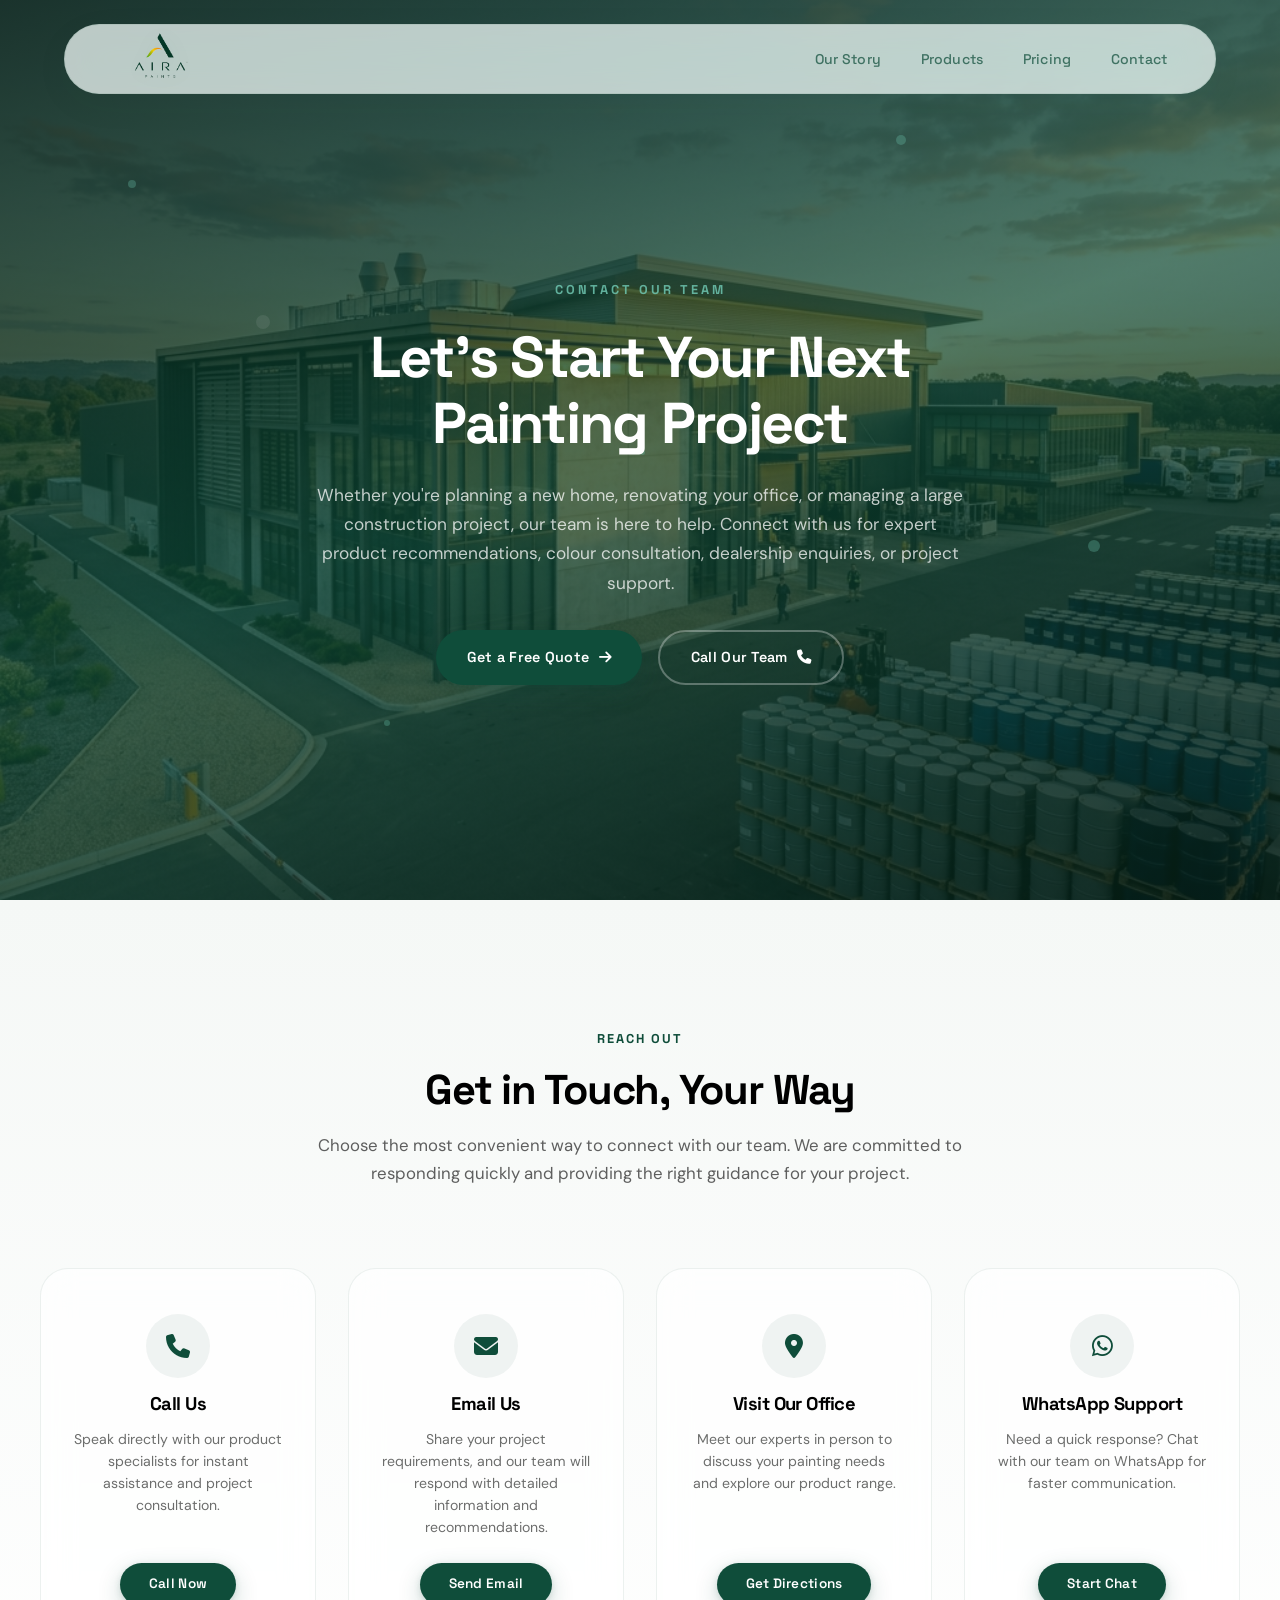
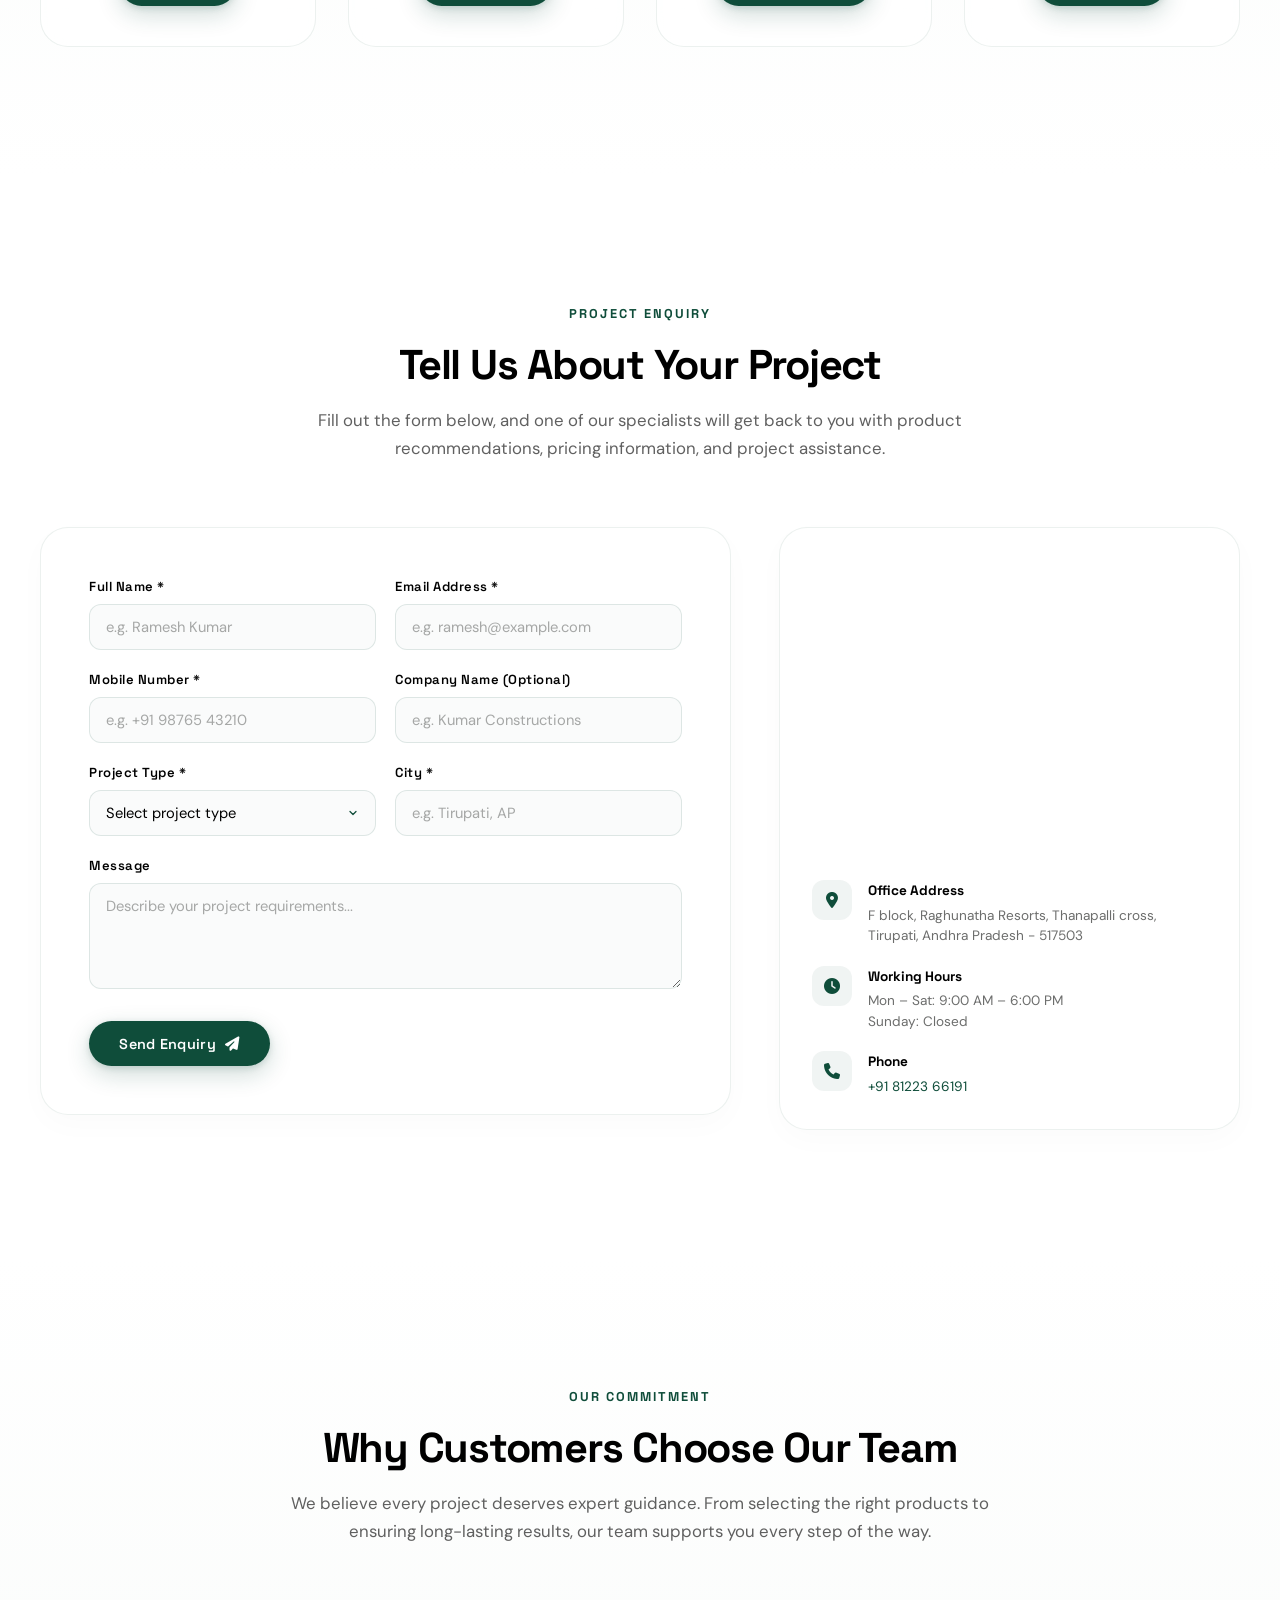
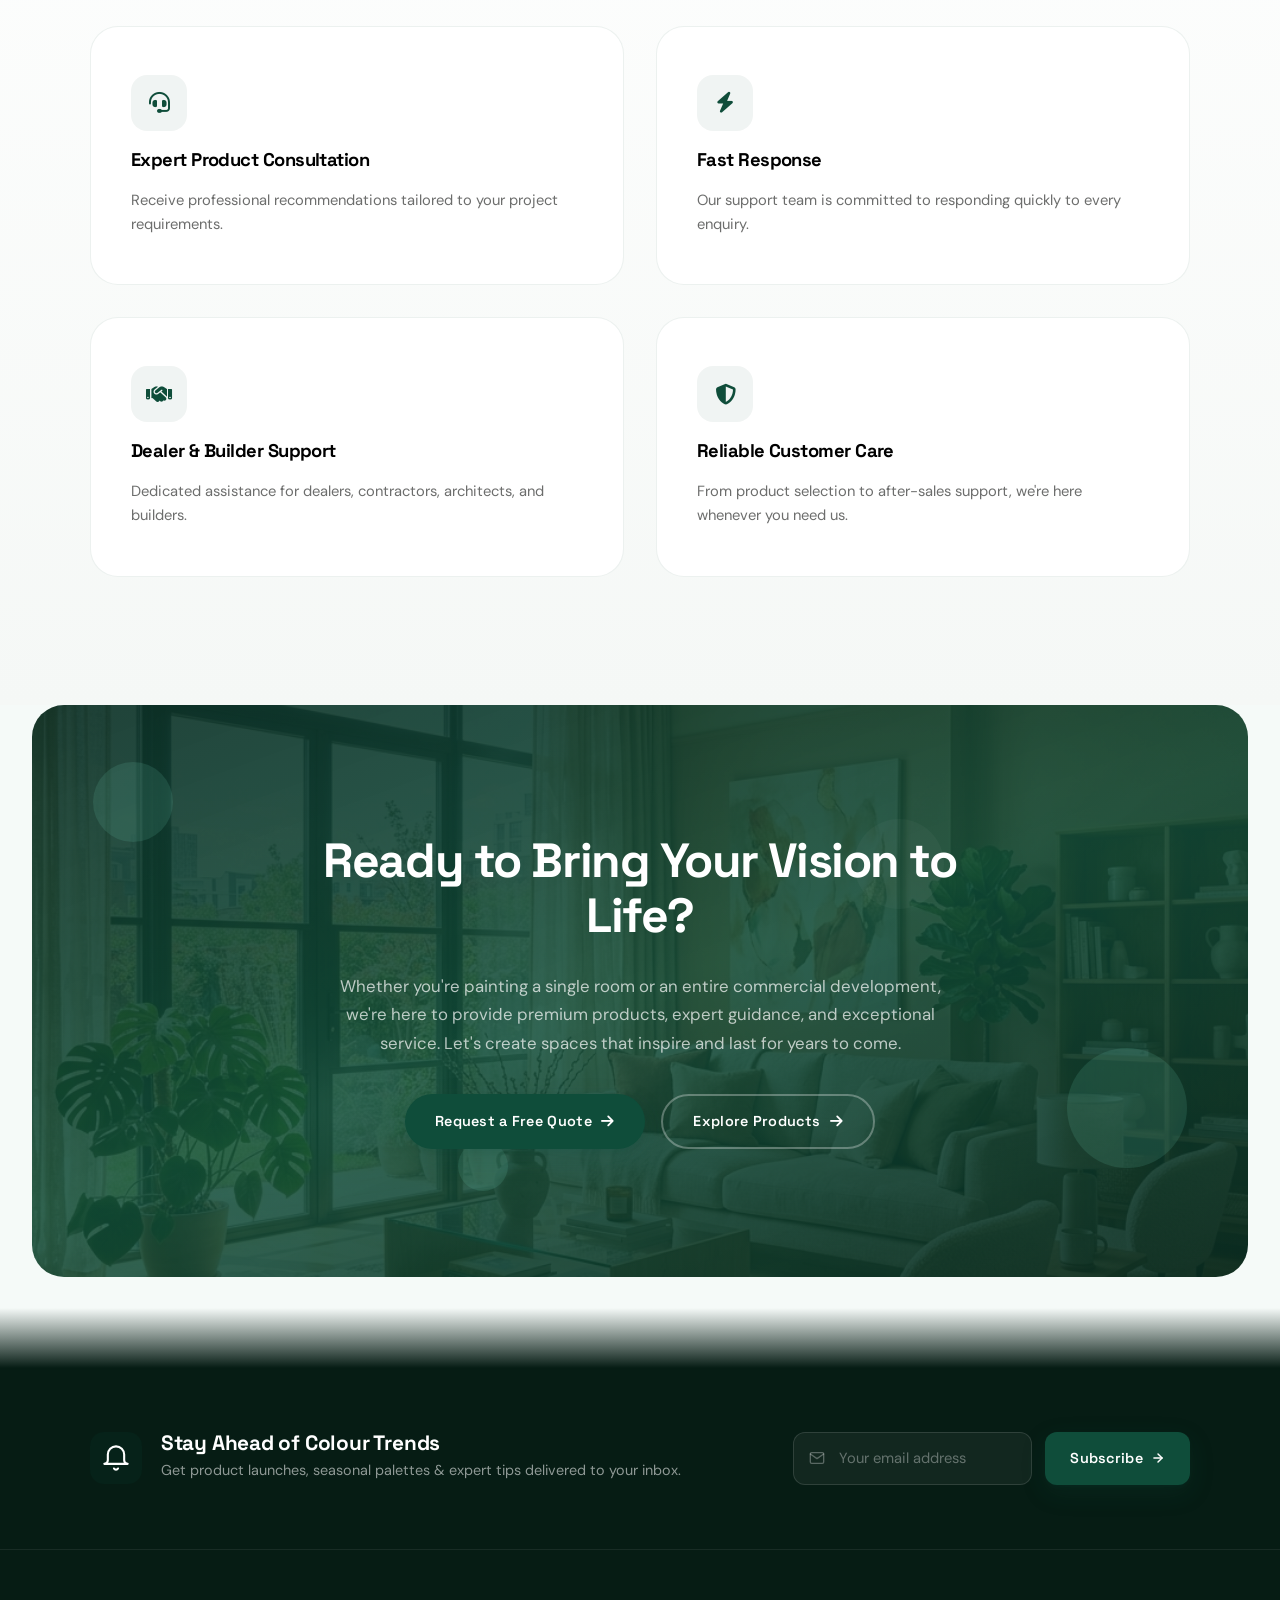
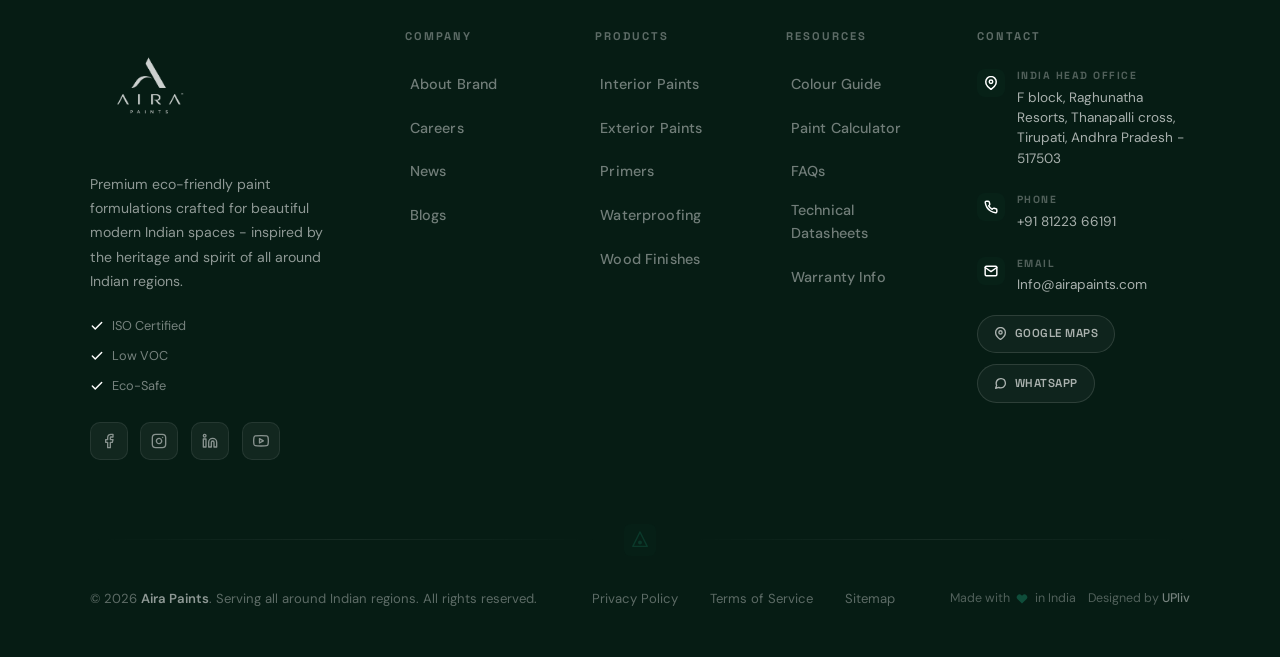
==== contact.html @ d9cdebd1 "Center and enlarge logo in mobile nav drawer, and add absolute-positioned close mark button inside d" ====
<!DOCTYPE html>
<html lang="en">

<head>
  <meta charset="UTF-8">
  <meta name="viewport" content="width=device-width, initial-scale=1.0">
  <title>Contact Us | Aira Paints</title>
  <meta name="description"
    content="Get in touch with Aira Paints for product consultation, dealership enquiries, colour guidance, and project support. Call, email, or visit our office.">
  <link rel="stylesheet" href="index.css">
  <link rel="stylesheet" href="contact.css?v=1.0">
  <link rel="stylesheet" href="mobile.css">
  <link rel="icon" type="image/png" href="Aira_Favicon.png">
  <link rel="stylesheet" href="https://cdnjs.cloudflare.com/ajax/libs/font-awesome/6.5.1/css/all.min.css"
    crossorigin="anonymous">
</head>

<body>

  <!-- Background organic canvas -->
  <div class="bg-canvas" id="bg-canvas" aria-hidden="true">
    <div class="organic-blob blob-1"></div>
    <div class="organic-blob blob-2"></div>
    <div class="organic-blob blob-3"></div>
  </div>

  <!-- ===== HEADER / NAV ===== -->
  <header id="site-header">
    <a href="index.html" class="logo" aria-label="Aira Paints Home">
      <img src="Aira Logo.png" alt="Aira Paints">
    </a>
    <nav aria-label="Main navigation">
      <ul>
        <li><a href="story.html">Our Story</a></li>
        <li><a href="product.html">Products</a></li>
        <li><a href="pricing.html">Pricing</a></li>
        <li><a href="contact.html" class="active">Contact</a></li>
      </ul>
    </nav>
    <button class="nav-hamburger" id="nav-hamburger" aria-label="Toggle menu" aria-expanded="false">
      <span></span><span></span><span></span>
    </button>
  </header>

  <!-- Mobile Nav Overlay & Drawer -->
  <div class="mobile-nav-overlay" id="mobile-nav-overlay"></div>
  <div class="mobile-nav-drawer" id="mobile-nav-drawer" role="dialog" aria-label="Mobile navigation">
    <button class="drawer-close" id="drawer-close" aria-label="Close menu">&times;</button>
    <div class="drawer-logo"><img src="Aira Logo.png" alt="Aira Paints"></div>
    <a href="story.html">Our Story</a>
    <a href="product.html">Products</a>
    <a href="pricing.html">Pricing</a>
    <a href="contact.html" class="active">Contact</a>
    <div class="drawer-divider"></div>
    <div class="drawer-cta">
      <a href="contact.html">Get a Free Quote</a>
      <a href="tel:+918122366191" class="secondary-cta">Call Us</a>
    </div>
  </div>

  <!-- ===== MAIN ===== -->
  <main>

    <!-- SECTION 01 — HERO INTRO -->
    <section id="contact-hero" class="contact-hero-section">
      <div class="contact-hero-overlay"></div>
      <!-- Floating particles -->
      <div class="hero-particles" aria-hidden="true">
        <span class="particle p1"></span>
        <span class="particle p2"></span>
        <span class="particle p3"></span>
        <span class="particle p4"></span>
        <span class="particle p5"></span>
        <span class="particle p6"></span>
      </div>
      <div class="contact-hero-container">
        <div class="contact-hero-content">
          <span class="contact-hero-label">CONTACT OUR TEAM</span>
          <h1 class="contact-hero-title">Let's Start Your Next Painting Project</h1>
          <p class="contact-hero-desc">
            Whether you're planning a new home, renovating your office, or managing a large construction project, our team is here to help. Connect with us for expert product recommendations, colour consultation, dealership enquiries, or project support.
          </p>
          <div class="contact-hero-ctas">
            <a href="#contact-form-section" class="btn btn-primary contact-hero-btn">
              <span>Get a Free Quote</span>
              <i class="fa-solid fa-arrow-right"></i>
            </a>
            <a href="tel:+918122366191" class="btn btn-secondary contact-hero-btn call-btn">
              <span>Call Our Team</span>
              <i class="fa-solid fa-phone"></i>
            </a>
          </div>
        </div>
      </div>
    </section>

    <!-- SECTION 02 — CONTACT OPTIONS -->
    <section id="contact-options" class="contact-options-section">
      <div class="options-container">
        <div class="options-header">
          <span class="options-eyebrow">REACH OUT</span>
          <h2 class="options-title">Get in Touch, Your Way</h2>
          <p class="options-desc">
            Choose the most convenient way to connect with our team. We are committed to responding quickly and providing the right guidance for your project.
          </p>
        </div>

        <div class="options-grid">
          <!-- Call -->
          <div class="option-card" data-reveal>
            <div class="option-icon-wrap"><i class="fa-solid fa-phone"></i></div>
            <h3>Call Us</h3>
            <p>Speak directly with our product specialists for instant assistance and project consultation.</p>
            <a href="tel:+918122366191" class="btn btn-primary option-btn">Call Now</a>
          </div>
          <!-- Email -->
          <div class="option-card" data-reveal>
            <div class="option-icon-wrap"><i class="fa-solid fa-envelope"></i></div>
            <h3>Email Us</h3>
            <p>Share your project requirements, and our team will respond with detailed information and recommendations.</p>
            <a href="mailto:Info@airapaints.com" class="btn btn-primary option-btn">Send Email</a>
          </div>
          <!-- Visit -->
          <div class="option-card" data-reveal>
            <div class="option-icon-wrap"><i class="fa-solid fa-location-dot"></i></div>
            <h3>Visit Our Office</h3>
            <p>Meet our experts in person to discuss your painting needs and explore our product range.</p>
            <a href="https://maps.google.com/?q=F+block,Raghunatha+Resorts,Thanapalli+cross,Tirupati,Andhra+Pradesh-517503" target="_blank" rel="noopener noreferrer" class="btn btn-primary option-btn">Get Directions</a>
          </div>
          <!-- WhatsApp -->
          <div class="option-card" data-reveal>
            <div class="option-icon-wrap"><i class="fa-brands fa-whatsapp"></i></div>
            <h3>WhatsApp Support</h3>
            <p>Need a quick response? Chat with our team on WhatsApp for faster communication.</p>
            <a href="https://wa.me/918122366191?text=Hello!%20I%20am%20interested%20in%20Aira%20Paints" target="_blank" rel="noopener noreferrer" class="btn btn-primary option-btn">Start Chat</a>
          </div>
        </div>
      </div>
    </section>

    <!-- SECTION 03 — CONTACT FORM + MAP -->
    <section id="contact-form-section" class="contact-form-section">
      <div class="form-map-container">
        <div class="form-map-header">
          <span class="form-map-eyebrow">PROJECT ENQUIRY</span>
          <h2 class="form-map-title">Tell Us About Your Project</h2>
          <p class="form-map-desc">
            Fill out the form below, and one of our specialists will get back to you with product recommendations, pricing information, and project assistance.
          </p>
        </div>

        <div class="form-map-grid">
          <!-- Left: Form -->
          <div class="contact-form-card" data-reveal>
            <form id="contact-enquiry-form" class="enquiry-form">
              <div class="form-row">
                <div class="form-group">
                  <label for="cf-name">Full Name *</label>
                  <input type="text" id="cf-name" required placeholder="e.g. Ramesh Kumar">
                </div>
                <div class="form-group">
                  <label for="cf-email">Email Address *</label>
                  <input type="email" id="cf-email" required placeholder="e.g. ramesh@example.com">
                </div>
              </div>
              <div class="form-row">
                <div class="form-group">
                  <label for="cf-phone">Mobile Number *</label>
                  <input type="tel" id="cf-phone" required placeholder="e.g. +91 98765 43210">
                </div>
                <div class="form-group">
                  <label for="cf-company">Company Name (Optional)</label>
                  <input type="text" id="cf-company" placeholder="e.g. Kumar Constructions">
                </div>
              </div>
              <div class="form-row">
                <div class="form-group">
                  <label for="cf-project-type">Project Type *</label>
                  <select id="cf-project-type" required>
                    <option value="" disabled selected>Select project type</option>
                    <option value="residential">Residential</option>
                    <option value="commercial">Commercial</option>
                    <option value="industrial">Industrial</option>
                    <option value="builder">Builder</option>
                    <option value="dealer">Dealer Enquiry</option>
                    <option value="other">Other</option>
                  </select>
                </div>
                <div class="form-group">
                  <label for="cf-city">City *</label>
                  <input type="text" id="cf-city" required placeholder="e.g. Tirupati, AP">
                </div>
              </div>
              <div class="form-group full-width">
                <label for="cf-message">Message</label>
                <textarea id="cf-message" rows="4" placeholder="Describe your project requirements..."></textarea>
              </div>
              <button type="submit" class="btn btn-primary form-submit-btn">
                <span>Send Enquiry</span>
                <i class="fa-solid fa-paper-plane"></i>
              </button>
            </form>
            <!-- Success state -->
            <div class="form-success-msg" id="form-success" style="display:none;">
              <div class="success-icon"><i class="fa-solid fa-circle-check"></i></div>
              <h3>Thank You!</h3>
              <p>Your enquiry has been submitted. Our team will contact you within 24 hours.</p>
            </div>
          </div>

          <!-- Right: Map + Info -->
          <div class="map-info-card" data-reveal>
            <div class="map-embed-wrap">
              <iframe
                src="https://www.google.com/maps/embed?pb=!1m18!1m12!1m3!1d3877.4!2d79.42!3d13.63!2m3!1f0!2f0!3f0!3m2!1i1024!2i768!4f13.1!3m3!1m2!1s0x0%3A0x0!2zMTPCsDM3JzQ4LjAiTiA3OcKwMjUnMTIuMCJF!5e0!3m2!1sen!2sin!4v1"
                width="100%" height="280" style="border:0; border-radius:16px;" allowfullscreen="" loading="lazy"
                referrerpolicy="no-referrer-when-downgrade" title="Aira Paints Office Location"></iframe>
            </div>
            <div class="map-info-details">
              <div class="info-item">
                <div class="info-icon"><i class="fa-solid fa-location-dot"></i></div>
                <div>
                  <strong>Office Address</strong>
                  <span>F block, Raghunatha Resorts, Thanapalli cross, Tirupati, Andhra Pradesh - 517503</span>
                </div>
              </div>
              <div class="info-item">
                <div class="info-icon"><i class="fa-solid fa-clock"></i></div>
                <div>
                  <strong>Working Hours</strong>
                  <span>Mon – Sat: 9:00 AM – 6:00 PM<br>Sunday: Closed</span>
                </div>
              </div>
              <div class="info-item">
                <div class="info-icon"><i class="fa-solid fa-phone"></i></div>
                <div>
                  <strong>Phone</strong>
                  <a href="tel:+918122366191">+91 81223 66191</a>
                </div>
              </div>
            </div>
          </div>
        </div>
      </div>
    </section>

    <!-- SECTION 04 — WHY CONNECT WITH US -->
    <section id="why-connect" class="why-connect-section">
      <div class="why-connect-container">
        <div class="why-connect-header">
          <span class="why-connect-eyebrow">OUR COMMITMENT</span>
          <h2 class="why-connect-title">Why Customers Choose Our Team</h2>
          <p class="why-connect-desc">
            We believe every project deserves expert guidance. From selecting the right products to ensuring long-lasting results, our team supports you every step of the way.
          </p>
        </div>

        <div class="why-connect-grid">
          <div class="why-card" data-reveal>
            <div class="why-card-icon"><i class="fa-solid fa-headset"></i></div>
            <h3>Expert Product Consultation</h3>
            <p>Receive professional recommendations tailored to your project requirements.</p>
          </div>
          <div class="why-card" data-reveal>
            <div class="why-card-icon"><i class="fa-solid fa-bolt"></i></div>
            <h3>Fast Response</h3>
            <p>Our support team is committed to responding quickly to every enquiry.</p>
          </div>
          <div class="why-card" data-reveal>
            <div class="why-card-icon"><i class="fa-solid fa-handshake"></i></div>
            <h3>Dealer & Builder Support</h3>
            <p>Dedicated assistance for dealers, contractors, architects, and builders.</p>
          </div>
          <div class="why-card" data-reveal>
            <div class="why-card-icon"><i class="fa-solid fa-shield-halved"></i></div>
            <h3>Reliable Customer Care</h3>
            <p>From product selection to after-sales support, we're here whenever you need us.</p>
          </div>
        </div>
      </div>
    </section>

    <!-- SECTION 05 — FINAL CTA -->
    <section id="final-cta" class="final-cta-section">
      <div class="cta-bg-particles" aria-hidden="true">
        <span class="cta-particle cp1"></span>
        <span class="cta-particle cp2"></span>
        <span class="cta-particle cp3"></span>
        <span class="cta-particle cp4"></span>
      </div>
      <div class="final-cta-container">
        <h2 class="final-cta-title">Ready to Bring Your Vision to Life?</h2>
        <p class="final-cta-desc">
          Whether you're painting a single room or an entire commercial development, we're here to provide premium products, expert guidance, and exceptional service. Let's create spaces that inspire and last for years to come.
        </p>
        <div class="final-cta-buttons">
          <a href="#contact-form-section" class="btn btn-primary final-btn">
            <span>Request a Free Quote</span>
            <i class="fa-solid fa-arrow-right"></i>
          </a>
          <a href="product.html" class="btn btn-secondary final-btn">
            <span>Explore Products</span>
            <i class="fa-solid fa-arrow-right"></i>
          </a>
        </div>
      </div>
    </section>

  </main>

  <!-- STICKY CONTACT BAR (Mobile) -->
  <div class="sticky-contact-bar" id="sticky-contact-bar">
    <a href="tel:+918122366191" class="sticky-item"><i class="fa-solid fa-phone"></i><span>Call</span></a>
    <a href="https://wa.me/918122366191?text=Hello!%20I%20am%20interested%20in%20Aira%20Paints" target="_blank" rel="noopener noreferrer" class="sticky-item whatsapp"><i class="fa-brands fa-whatsapp"></i><span>WhatsApp</span></a>
    <a href="mailto:Info@airapaints.com" class="sticky-item"><i class="fa-solid fa-envelope"></i><span>Email</span></a>
    <a href="https://maps.google.com/?q=F+block,Raghunatha+Resorts,Thanapalli+cross,Tirupati,Andhra+Pradesh-517503" target="_blank" rel="noopener noreferrer" class="sticky-item"><i class="fa-solid fa-location-dot"></i><span>Directions</span></a>
  </div>

  <!-- FLOATING WHATSAPP BUTTON -->
  <a href="https://wa.me/918122366191?text=Hello!%20I%20am%20interested%20in%20Aira%20Paints" target="_blank" rel="noopener noreferrer" class="floating-whatsapp" id="floating-whatsapp" aria-label="Chat on WhatsApp">
    <i class="fa-brands fa-whatsapp"></i>
  </a>

  <!-- - FOOTER - -->
  <footer class="site-footer" id="site-footer" aria-label="Site footer">
    <div class="footer-top-fade" aria-hidden="true"></div>
    <div class="footer-newsletter">
      <div class="newsletter-inner">
        <div class="newsletter-content">
          <div class="newsletter-icon" aria-hidden="true">
            <svg width="28" height="28" viewBox="0 0 24 24" fill="none" stroke="currentColor" stroke-width="1.8" stroke-linecap="round" stroke-linejoin="round">
              <path d="M22 17H2a3 3 0 0 0 3-3V9a7 7 0 0 1 14 0v5a3 3 0 0 0 3 3z" />
              <path d="M10.3 21a1.94 1.94 0 0 0 3.4 0" />
            </svg>
          </div>
          <div>
            <h3>Stay Ahead of Colour Trends</h3>
            <p>Get product launches, seasonal palettes &amp; expert tips delivered to your inbox.</p>
          </div>
        </div>
        <form class="newsletter-form" id="newsletter-form" onsubmit="event.preventDefault(); document.getElementById('nl-success').style.display='flex'; this.style.display='none';">
          <div class="nl-input-wrap">
            <svg width="16" height="16" viewBox="0 0 24 24" fill="none" stroke="currentColor" stroke-width="2" stroke-linecap="round" stroke-linejoin="round" aria-hidden="true">
              <path d="M4 4h16c1.1 0 2 .9 2 2v12c0 1.1-.9 2-2 2H4c-1.1 0-2-.9-2-2V6c0-1.1.9-2 2-2z" />
              <polyline points="22,6 12,13 2,6" />
            </svg>
            <input type="email" required placeholder="Your email address" aria-label="Email address for newsletter">
          </div>
          <button type="submit" class="btn btn-primary nl-btn"><span>Subscribe</span>
            <svg width="14" height="14" viewBox="0 0 24 24" fill="none" stroke="currentColor" stroke-width="2.5" stroke-linecap="round" stroke-linejoin="round" aria-hidden="true"><line x1="5" y1="12" x2="19" y2="12" /><polyline points="12 5 19 12 12 19" /></svg>
          </button>
        </form>
        <div class="nl-success-msg" id="nl-success" style="display:none;" role="alert">
          <svg width="20" height="20" viewBox="0 0 24 24" fill="none" stroke="currentColor" stroke-width="2.5" stroke-linecap="round" stroke-linejoin="round" aria-hidden="true"><polyline points="20 6 9 17 4 12" /></svg>
          <span>You're subscribed! Welcome to the Aira Paints family.</span>
        </div>
      </div>
    </div>
    <div class="footer-main">
      <div class="footer-grid">
        <div class="footer-brand">
          <a href="index.html" class="footer-logo" aria-label="Aira Paints Home"><img src="Aira Logo.png" alt="Aira Paints" class="footer-logo-image"></a>
          <p class="brand-bio">Premium eco-friendly paint formulations crafted for beautiful modern Indian spaces - inspired by the heritage and spirit of all around Indian regions.</p>
          <div class="footer-certs" aria-label="Brand certifications">
            <div class="footer-cert-item"><svg width="14" height="14" viewBox="0 0 24 24" fill="none" stroke="currentColor" stroke-width="2.5" stroke-linecap="round" stroke-linejoin="round" aria-hidden="true"><polyline points="20 6 9 17 4 12" /></svg> ISO Certified</div>
            <div class="footer-cert-item"><svg width="14" height="14" viewBox="0 0 24 24" fill="none" stroke="currentColor" stroke-width="2.5" stroke-linecap="round" stroke-linejoin="round" aria-hidden="true"><polyline points="20 6 9 17 4 12" /></svg> Low VOC</div>
            <div class="footer-cert-item"><svg width="14" height="14" viewBox="0 0 24 24" fill="none" stroke="currentColor" stroke-width="2.5" stroke-linecap="round" stroke-linejoin="round" aria-hidden="true"><polyline points="20 6 9 17 4 12" /></svg> Eco-Safe</div>
          </div>
          <div class="social-links" aria-label="Social media">
            <a href="#" aria-label="Facebook" class="social-link"><svg viewBox="0 0 24 24" fill="none" stroke="currentColor" stroke-width="2" stroke-linecap="round" stroke-linejoin="round" aria-hidden="true"><path d="M18 2h-3a5 5 0 0 0-5 5v3H7v4h3v8h4v-8h3l1-4h-4V7a1 1 0 0 1 1-1h3z" /></svg></a>
            <a href="#" aria-label="Instagram" class="social-link"><svg viewBox="0 0 24 24" fill="none" stroke="currentColor" stroke-width="2" stroke-linecap="round" stroke-linejoin="round" aria-hidden="true"><rect x="2" y="2" width="20" height="20" rx="5" ry="5" /><path d="M16 11.37A4 4 0 1 1 12.63 8 4 4 0 0 1 16 11.37z" /><line x1="17.5" y1="6.5" x2="17.51" y2="6.5" /></svg></a>
            <a href="#" aria-label="LinkedIn" class="social-link"><svg viewBox="0 0 24 24" fill="none" stroke="currentColor" stroke-width="2" stroke-linecap="round" stroke-linejoin="round" aria-hidden="true"><path d="M16 8a6 6 0 0 1 6 6v7h-4v-7a2 2 0 0 0-2-2 2 2 0 0 0-2 2v7h-4v-7a6 6 0 0 1 6-6z" /><rect x="2" y="9" width="4" height="12" /><circle cx="4" cy="4" r="2" /></svg></a>
            <a href="#" aria-label="YouTube" class="social-link"><svg viewBox="0 0 24 24" fill="none" stroke="currentColor" stroke-width="2" stroke-linecap="round" stroke-linejoin="round" aria-hidden="true"><path d="M22.54 6.42a2.78 2.78 0 0 0-1.94-2C18.88 4 12 4 12 4s-6.88 0-8.6.46a2.78 2.78 0 0 0-1.94 2A29 29 0 0 0 1 11.75a29 29 0 0 0 .46 5.33A2.78 2.78 0 0 0 3.4 19c1.72.46 8.6.46 8.6.46s6.88 0 8.6-.46a2.78 2.78 0 0 0 1.94-2 29 29 0 0 0 .46-5.25 29 29 0 0 0-.46-5.33z" /><polygon points="9.75 15.02 15.5 11.75 9.75 8.48 9.75 15.02" /></svg></a>
          </div>
        </div>
        <nav class="footer-col" aria-label="Company links"><h4 class="footer-col-heading">Company</h4><ul class="footer-links"><li><a href="story.html">About Brand</a></li><li><a href="index.html#dealer">Careers</a></li><li><a href="story.html">News</a></li><li><a href="story.html">Blogs</a></li></ul></nav>
        <nav class="footer-col" aria-label="Product links"><h4 class="footer-col-heading">Products</h4><ul class="footer-links"><li><a href="product.html">Interior Paints</a></li><li><a href="product.html">Exterior Paints</a></li><li><a href="product.html">Primers</a></li><li><a href="product.html">Waterproofing</a></li><li><a href="product.html">Wood Finishes</a></li></ul></nav>
        <nav class="footer-col" aria-label="Resource links"><h4 class="footer-col-heading">Resources</h4><ul class="footer-links"><li><a href="index.html#inspiration">Colour Guide</a></li><li><a href="pricing.html">Paint Calculator</a></li><li><a href="index.html#faq">FAQs</a></li><li><a href="product.html">Technical Datasheets</a></li><li><a href="story.html">Warranty Info</a></li></ul></nav>
        <div class="footer-col footer-contact-col" aria-label="Contact information">
          <h4 class="footer-col-heading">Contact</h4>
          <ul class="footer-contact-list">
            <li class="footer-contact-item"><div class="footer-contact-icon" aria-hidden="true"><svg width="14" height="14" viewBox="0 0 24 24" fill="none" stroke="currentColor" stroke-width="2.5" stroke-linecap="round" stroke-linejoin="round"><path d="M21 10c0 7-9 13-9 13s-9-6-9-13a9 9 0 0 1 18 0z" /><circle cx="12" cy="10" r="3" /></svg></div><div><span class="footer-contact-label">India Head Office</span><span class="footer-contact-val">F block, Raghunatha Resorts, Thanapalli cross, Tirupati, Andhra Pradesh - 517503</span></div></li>
            <li class="footer-contact-item"><div class="footer-contact-icon" aria-hidden="true"><svg width="14" height="14" viewBox="0 0 24 24" fill="none" stroke="currentColor" stroke-width="2.5" stroke-linecap="round" stroke-linejoin="round"><path d="M22 16.92v3a2 2 0 0 1-2.18 2 19.79 19.79 0 0 1-8.63-3.07 19.5 19.5 0 0 1-6-6 19.79 19.79 0 0 1-3.07-8.67A2 2 0 0 1 4.11 2h3a2 2 0 0 1 2 1.72c.127.96.361 1.903.7 2.81a2 2 0 0 1-.45 2.11L8.09 9.91a16 16 0 0 0 6 6l1.27-1.27a2 2 0 0 1 2.11-.45c.907.339 1.85.573 2.81.7A2 2 0 0 1 22 16.92z" /></svg></div><div><span class="footer-contact-label">Phone</span><a href="tel:+918122366191" class="footer-contact-val footer-contact-link">+91 81223 66191</a></div></li>
            <li class="footer-contact-item"><div class="footer-contact-icon" aria-hidden="true"><svg width="14" height="14" viewBox="0 0 24 24" fill="none" stroke="currentColor" stroke-width="2.5" stroke-linecap="round" stroke-linejoin="round"><path d="M4 4h16c1.1 0 2 .9 2 2v12c0 1.1-.9 2-2 2H4c-1.1 0-2-.9-2-2V6c0-1.1.9-2 2-2z" /><polyline points="22,6 12,13 2,6" /></svg></div><div><span class="footer-contact-label">Email</span><a href="mailto:Info@airapaints.com" class="footer-contact-val footer-contact-link">Info@airapaints.com</a></div></li>
          </ul>
          <div class="footer-quick-actions">
            <a href="https://maps.google.com/?q=F+block,Raghunatha+Resorts,Thanapalli+cross,Tirupati,Andhra+Pradesh-517503" target="_blank" rel="noopener noreferrer" class="footer-action-btn" id="btn-google-maps"><svg width="13" height="13" viewBox="0 0 24 24" fill="none" stroke="currentColor" stroke-width="2.5" stroke-linecap="round" stroke-linejoin="round" aria-hidden="true"><path d="M21 10c0 7-9 13-9 13s-9-6-9-13a9 9 0 0 1 18 0z" /><circle cx="12" cy="10" r="3" /></svg> Google Maps</a>
            <a href="https://wa.me/918122366191?text=Hello!%20I%20am%20interested%20in%20Aira%20Paints" target="_blank" rel="noopener noreferrer" class="footer-action-btn footer-action-btn--whatsapp" id="btn-whatsapp-footer"><svg width="13" height="13" viewBox="0 0 24 24" fill="none" stroke="currentColor" stroke-width="2.5" stroke-linecap="round" stroke-linejoin="round" aria-hidden="true"><path d="M21 11.5a8.38 8.38 0 0 1-.9 3.8 8.5 8.5 0 0 1-7.6 4.7 8.38 8.38 0 0 1-3.8-.9L3 21l1.9-5.7a8.38 8.38 0 0 1-.9-3.8 8.5 8.5 0 0 1 4.7-7.6 8.38 8.38 0 0 1 3.8-.9h.5a8.48 8.48 0 0 1 8 8v.5z" /></svg> WhatsApp</a>
          </div>
        </div>
      </div>
    </div>
    <div class="footer-divider" aria-hidden="true"><div class="divider-line"></div><div class="footer-brand-stamp"><svg width="32" height="32" viewBox="0 0 40 40" fill="none" aria-hidden="true"><rect width="40" height="40" rx="8" fill="rgba(15,77,58,0.12)" /><path d="M20 10L11 28h18L20 10z" fill="none" stroke="#0F4D3A" stroke-width="1.8" stroke-linejoin="round" /><circle cx="20" cy="23" r="2.5" fill="#0F4D3A" /></svg></div><div class="divider-line"></div></div>
    <div class="footer-bottom">
      <p class="copyright">&copy; 2026 <strong>Aira Paints</strong>. Serving all around Indian regions. All rights reserved.</p>
      <div class="footer-legal"><a href="#privacy">Privacy Policy</a><span class="sep" aria-hidden="true"></span><a href="#terms">Terms of Service</a><span class="sep" aria-hidden="true"></span><a href="sitemap.xml" target="_blank">Sitemap</a></div>
      <div class="footer-made-in"><span>Made with</span><svg width="12" height="12" viewBox="0 0 24 24" fill="#0F4D3A" stroke="none" aria-hidden="true"><path d="M20.84 4.61a5.5 5.5 0 0 0-7.78 0L12 5.67l-1.06-1.06a5.5 5.5 0 0 0-7.78 7.78l1.06 1.06L12 21.23l7.78-7.78 1.06-1.06a5.5 5.5 0 0 0 0-7.78z" /></svg><span>in India</span><span class="sep" aria-hidden="true"></span><span>Designed by <a href="https://www.theupliv.com" target="_blank" rel="noopener noreferrer">UPliv</a></span></div>
    </div>
  </footer>

  <script src="contact.js"></script>
  <script src="mobile-nav.js"></script>
</body>

</html>
---- index.css ----
@import url('https://fonts.googleapis.com/css2?family=Space+Grotesk:wght@300;400;500;600;700&family=DM+Sans:ital,opsz,wght@0,9..40,300;0,9..40,400;0,9..40,500;0,9..40,600;1,9..40,300;1,9..40,400&family=Syne:wght@700;800&display=swap');

/* ============================================
   AIRA PAINTS - Design System
   Premium Eco-Friendly Paint Brand
   Tirupati Edition
   ============================================ */

:root {
  /* Core Brand Colors - Deep Emerald & White */
  --forest:        #0F4D3A;
  --forest-mid:    #166b4f;
  --forest-light:  rgba(15, 77, 58, 0.08);
  --terracotta:    #0F4D3A;
  --terracotta-lt: rgba(15, 77, 58, 0.10);
  --sand:          #F5FAF8;
  --sand-dark:     #E8F0ED;
  --charcoal:      #000000;
  --white:         #ffffff;
  --muted:         rgba(15, 77, 58, 0.5);

  /* Typography */
  --font-display: 'Space Grotesk', sans-serif;
  --font-accent:  'Syne', sans-serif;
  --font-body:    'DM Sans', sans-serif;

  /* Transitions */
  --ease-out-expo: cubic-bezier(0.16, 1, 0.3, 1);
  --ease-smooth:   cubic-bezier(0.25, 0.8, 0.25, 1);

  /* Scroll-driven CSS var (set by JS) */
  --scroll-pct: 0;
}

/* ============================================
   RESET & BASE
   ============================================ */
*, *::before, *::after {
  box-sizing: border-box;
  margin: 0;
  padding: 0;
}

html {
  scroll-behavior: smooth;
}

body {
  font-family: var(--font-body);
  background-color: var(--sand);
  color: var(--charcoal);
  overflow-x: hidden;
  line-height: 1.65;
  -webkit-font-smoothing: antialiased;
  -moz-osx-font-smoothing: grayscale;
}

h1, h2, h3, h4 {
  font-family: var(--font-display);
  line-height: 1.08;
  letter-spacing: -0.03em;
}

/* ============================================
   FIXED BACKGROUND CANVAS
   ============================================ */
.bg-canvas {
  position: fixed;
  inset: 0;
  z-index: -2;
  background-color: var(--sand);
  overflow: hidden;
  transition: background-color 1.2s var(--ease-out-expo);
}

.bg-canvas.tinted {
  background-color: #ddeee8;
}

.organic-blob {
  position: absolute;
  border-radius: 50%;
  filter: blur(90px);
  pointer-events: none;
  will-change: transform;
}

.blob-1 {
  width: 600px;
  height: 600px;
  background: radial-gradient(circle, rgba(15, 77, 58, 0.28) 0%, transparent 70%);
  top: -150px;
  right: -100px;
  animation: driftA 22s infinite alternate ease-in-out;
}

.blob-2 {
  width: 700px;
  height: 700px;
  background: radial-gradient(circle, rgba(15, 77, 58, 0.18) 0%, transparent 70%);
  bottom: -200px;
  left: -150px;
  animation: driftB 28s infinite alternate ease-in-out;
}

.blob-3 {
  width: 400px;
  height: 400px;
  background: radial-gradient(circle, rgba(15, 77, 58, 0.15) 0%, transparent 70%);
  top: 40%;
  right: 20%;
  animation: driftA 18s 5s infinite alternate ease-in-out;
}

@keyframes driftA {
  from { transform: translate(0px, 0px) scale(1); }
  to   { transform: translate(60px, 50px) scale(1.15); }
}
@keyframes driftB {
  from { transform: translate(0px, 0px) rotate(0deg); }
  to   { transform: translate(-40px, -60px) rotate(20deg); }
}

/* ============================================
   NAVIGATION / HEADER
   ============================================ */
header {
  position: fixed;
  top: 1.5rem;
  left: 50%;
  transform: translateX(-50%);
  width: 90%;
  max-width: 1200px;
  height: 70px;
  padding: 0 3rem;
  z-index: 200;
  display: flex;
  justify-content: space-between;
  align-items: center;
  backdrop-filter: blur(20px) saturate(180%);
  -webkit-backdrop-filter: blur(20px) saturate(180%);
  background-color: rgba(245, 250, 248, 0.75);
  border: 1px solid rgba(15, 77, 58, 0.08);
  border-radius: 100px;
  box-shadow: 0 10px 40px rgba(15, 77, 58, 0.04);
  transition: top 0.4s var(--ease-out-expo),
              width 0.4s var(--ease-out-expo),
              height 0.4s var(--ease-out-expo),
              padding 0.4s var(--ease-out-expo),
              background-color 0.4s ease,
              box-shadow 0.4s ease,
              border-color 0.4s ease;
}

header.scrolled {
  top: 0.75rem;
  width: 93%;
  height: 60px;
  padding: 0 2.5rem;
  background-color: rgba(245, 250, 248, 0.88);
  border-color: rgba(15, 77, 58, 0.12);
  box-shadow: 0 20px 50px rgba(15, 77, 58, 0.08);
}

.logo {
  height: 100%;
  display: flex;
  align-items: center;
  position: relative;
  width: 140px;
}

.logo img {
  height: 96px;
  width: auto;
  position: absolute;
  top: 50%;
  transform: translateY(-50%);
  left: 0;
  object-fit: contain;
  z-index: 10;
  transition: height 0.4s var(--ease-out-expo);
  filter: drop-shadow(0 4px 10px rgba(15, 77, 58, 0.08));
}

header.scrolled .logo img {
  height: 78px;
}

nav ul {
  display: flex;
  gap: 2.5rem;
  list-style: none;
}

nav a {
  text-decoration: none;
  color: var(--forest);
  font-family: var(--font-display);
  font-size: 0.88rem;
  font-weight: 500;
  letter-spacing: 0.01em;
  opacity: 0.72;
  transition: opacity 0.25s ease, color 0.25s ease;
  position: relative;
}

nav a::after {
  content: '';
  position: absolute;
  bottom: -3px;
  left: 0;
  width: 0;
  height: 2px;
  background-color: var(--terracotta);
  transition: width 0.3s var(--ease-smooth);
  border-radius: 2px;
}

nav a:hover {
  opacity: 1;
  color: var(--terracotta);
}

nav a:hover::after {
  width: 100%;
}

/* Responsive Navbar overrides */
@media (max-width: 768px) {
  header {
    width: 94%;
    height: 60px;
    padding: 0 1.5rem;
    top: 1rem;
  }
  header.scrolled {
    top: 0.5rem;
    width: 96%;
    height: 50px;
    padding: 0 1.25rem;
  }
  .logo {
    width: 110px;
  }
  .logo img {
    height: 76px;
  }
  header.scrolled .logo img {
    height: 64px;
  }
  nav ul {
    gap: 1.25rem;
  }
  nav a {
    font-size: 0.8rem;
  }
}

@media (max-width: 480px) {
  header {
    height: 52px;
    padding: 0 1rem;
  }
  header.scrolled {
    height: 44px;
    padding: 0 0.85rem;
  }
  .logo {
    width: 80px;
  }
  .logo img {
    height: 64px;
  }
  header.scrolled .logo img {
    height: 52px;
  }
  nav ul {
    gap: 0.75rem;
  }
  nav a {
    font-size: 0.75rem;
  }
}

/* ============================================
   GLOBAL BUTTON STYLES
   ============================================ */
.btn {
  display: inline-flex;
  align-items: center;
  justify-content: center;
  gap: 0.5rem;
  padding: 0.85rem 1.9rem;
  border-radius: 50px;
  font-family: var(--font-display);
  font-weight: 600;
  font-size: 0.9rem;
  letter-spacing: 0.02em;
  text-decoration: none;
  cursor: pointer;
  border: none;
  outline: none;
  transition: transform 0.25s var(--ease-smooth), box-shadow 0.25s var(--ease-smooth), background-color 0.25s ease;
  position: relative;
  overflow: hidden;
}

.btn::before {
  content: '';
  position: absolute;
  inset: 0;
  background: rgba(255, 255, 255, 0.15);
  opacity: 0;
  transition: opacity 0.25s ease;
}

.btn:hover::before { opacity: 1; }

.btn-primary {
  background-color: var(--forest);
  color: var(--white);
  box-shadow: 0 8px 24px rgba(15, 77, 58, 0.2), 0 2px 6px rgba(15, 77, 58, 0.15);
}

.btn-primary:hover {
  transform: translateY(-3px);
  box-shadow: 0 16px 40px rgba(15, 77, 58, 0.25);
  background-color: var(--forest-mid);
}

.btn-secondary {
  background-color: transparent;
  color: var(--forest);
  border: 2px solid rgba(15, 77, 58, 0.2);
}

.btn-secondary:hover {
  transform: translateY(-3px);
  border-color: var(--forest);
  background-color: rgba(15, 77, 58, 0.04);
}

/* ============================================
   HERO SECTION - SCROLLYTELLING (STACK + FADE)
   No clipping needed - slides are stacked &
   shown/hidden with opacity only.
   ============================================ */
.hero-section {
  height: 400vh;          /* 4 - 100vh scrollable distance */
  position: relative;
  z-index: 1;
}

/* Sticky viewport that stays fixed while we scroll */
.hero-stage {
  position: sticky;
  top: 0;
  height: 100vh;
  width: 100%;
  z-index: 10;
  /* NO overflow, NO clip-path - not needed */
}

/* Track is just a full-size container; slides stack inside it */
.hero-track {
  position: relative;
  width: 100%;
  height: 100%;
}

/* Every slide fills the stage absolutely */
.hero-slide {
  position: absolute;
  inset: 0;                /* top:0 left:0 right:0 bottom:0 */
  width: 100%;
  height: 100%;
  display: flex;
  align-items: center;
  justify-content: center;
  opacity: 0;
  pointer-events: none;
  transition: opacity 0.9s cubic-bezier(0.16, 1, 0.3, 1);
  will-change: opacity;
}

/* Only the active slide is visible */
.hero-slide.active {
  opacity: 1;
  pointer-events: auto;
  z-index: 2;
}

/* -
   HERO - MATCH & MOVE ENTRANCE ANIMATIONS
   Content inside each slide starts hidden + offset.
   When slide becomes .active, transitions cascade in.
   - */

/* - Default (hidden) state for slide children - */
.hero-slide .hero-slide-tagline,
.hero-slide .hero-slide-title,
.hero-slide .hero-slide-desc,
.hero-slide .hero-slide-ctas {
  opacity: 0;
  transform: translateY(28px);
  transition:
    opacity  0.65s cubic-bezier(0.16, 1, 0.3, 1),
    transform 0.75s cubic-bezier(0.16, 1, 0.3, 1);
}

.hero-slide .hero-slide-visual {
  opacity: 0;
  transform: translateX(50px) scale(0.92);
  transition:
    opacity  0.80s cubic-bezier(0.16, 1, 0.3, 1),
    transform 0.85s cubic-bezier(0.16, 1, 0.3, 1);
}

/* - Active: staggered cascade in - */
.hero-slide.active .hero-slide-tagline {
  opacity: 1; transform: none;
  transition-delay: 0.05s;
}
.hero-slide.active .hero-slide-title {
  opacity: 1; transform: none;
  transition-delay: 0.17s;
}
.hero-slide.active .hero-slide-desc {
  opacity: 1; transform: none;
  transition-delay: 0.30s;
}
.hero-slide.active .hero-slide-ctas {
  opacity: 1; transform: none;
  transition-delay: 0.44s;
}
.hero-slide.active .hero-slide-visual {
  opacity: 1; transform: none;
  transition-delay: 0.12s;
}

/* - Ghost word: slides in from right as slide activates - */
.hero-slide .slide-ghost-word {
  transform: translateX(60px);
  transition: transform 1.1s cubic-bezier(0.16, 1, 0.3, 1);
}
.hero-slide.active .slide-ghost-word {
  transform: translateX(0);
}

/* - Orbs: scale in - */
.hero-slide .slide-orb {
  transform: scale(0.7);
  transition: transform 1.2s cubic-bezier(0.16, 1, 0.3, 1);
}
.hero-slide.active .slide-orb { transform: scale(1); }

/* - Rings: expand in - */
.hero-slide .slide-ring {
  transform: scale(0.6);
  opacity: 0;
  transition: transform 1.0s cubic-bezier(0.16, 1, 0.3, 1),
              opacity 0.8s ease;
}
.hero-slide.active .slide-ring { transform: scale(1); opacity: 1; }
.hero-slide.active .ring-2     { transition-delay: 0.15s; }

/* -
   HERO - SLIDE BACKGROUND DESIGN ELEMENTS
   - */

/* - Full-cover decorative layer - */
.slide-bg-layer {
  position: absolute;
  inset: 0;
  overflow: hidden;
  pointer-events: none;
  z-index: 0;
}

/* - Giant ghost category word - */
.slide-ghost-word {
  position: absolute;
  bottom: -0.08em;
  right: -0.04em;
  font-family: var(--font-accent);
  font-size: clamp(7rem, 18vw, 16rem);
  font-weight: 800;
  text-transform: uppercase;
  color: rgba(255, 255, 255, 0.055);
  line-height: 1;
  letter-spacing: -0.04em;
  white-space: nowrap;
  user-select: none;
  will-change: transform;
}

/* - Soft ambient orbs - */
.slide-orb {
  position: absolute;
  border-radius: 50%;
  will-change: transform;
}
.orb-a {
  width: 550px; height: 550px;
  background: radial-gradient(circle, rgba(255,255,255,0.10) 0%, transparent 70%);
  filter: blur(70px);
  top: -140px; right: -80px;
}
.orb-b {
  width: 380px; height: 380px;
  background: radial-gradient(circle, rgba(255,255,255,0.07) 0%, transparent 70%);
  filter: blur(55px);
  bottom: -90px; left: 5%;
  animation: orbDrift 8s ease-in-out infinite alternate;
}
@keyframes orbDrift {
  from { transform: translateY(0px) translateX(0px); }
  to   { transform: translateY(-20px) translateX(15px); }
}

/* - Concentric circle rings - */
.slide-ring {
  position: absolute;
  border-radius: 50%;
  border: 1px solid rgba(255, 255, 255, 0.07);
  will-change: transform, opacity;
}
.ring-1 {
  width: 580px; height: 580px;
  top: 50%; left: 62%;
  transform: translate(-50%, -50%);
}
.ring-2 {
  width: 820px; height: 820px;
  top: 50%; left: 65%;
  transform: translate(-50%, -50%);
  border-color: rgba(255,255,255,0.04);
}

/* - Fine dot grid - */
.slide-dot-grid {
  position: absolute;
  inset: 0;
  background-image: radial-gradient(circle, rgba(255,255,255,0.07) 1px, transparent 1px);
  background-size: 44px 44px;
  opacity: 0.6;
}

/* - Paint streak (slide 1) - */
.slide-paint-streak {
  position: absolute;
  border-radius: 50%;
  filter: blur(30px);
  opacity: 0.18;
}
.streak-tl {
  width: 300px; height: 80px;
  background: rgba(255,255,255,0.5);
  top: 12%; left: -60px;
  transform: rotate(-15deg);
}

/* - Sun rays burst (slide 2) - */
.slide-sun-rays {
  position: absolute;
  top: 15%; right: 8%;
  width: 280px; height: 280px;
  background: conic-gradient(
    from 0deg,
    transparent 0deg, rgba(255,255,255,0.04) 6deg, transparent 12deg,
    transparent 30deg, rgba(255,255,255,0.04) 36deg, transparent 42deg,
    transparent 60deg, rgba(255,255,255,0.04) 66deg, transparent 72deg,
    transparent 90deg, rgba(255,255,255,0.04) 96deg, transparent 102deg,
    transparent 120deg, rgba(255,255,255,0.04) 126deg, transparent 132deg,
    transparent 150deg, rgba(255,255,255,0.04) 156deg, transparent 162deg,
    transparent 180deg, rgba(255,255,255,0.04) 186deg, transparent 192deg,
    transparent 210deg, rgba(255,255,255,0.04) 216deg, transparent 222deg,
    transparent 240deg, rgba(255,255,255,0.04) 246deg, transparent 252deg,
    transparent 270deg, rgba(255,255,255,0.04) 276deg, transparent 282deg,
    transparent 300deg, rgba(255,255,255,0.04) 306deg, transparent 312deg,
    transparent 330deg, rgba(255,255,255,0.04) 336deg, transparent 342deg
  );
  border-radius: 50%;
  animation: slowSpin 30s linear infinite;
}
@keyframes slowSpin {
  from { transform: rotate(0deg); }
  to   { transform: rotate(360deg); }
}

/* - Hexagon grid (slide 3) - */
.slide-hex-grid {
  position: absolute;
  inset: 0;
  background-image:
    url("data:image/svg+xml,%3Csvg xmlns='http://www.w3.org/2000/svg' width='56' height='100' viewBox='0 0 56 100'%3E%3Cpath d='M28 66L0 50V17L28 0l28 17v33L28 66zm0-83L4 17v32l24 14 24-14V17L28-17z' fill='none' stroke='rgba(255,255,255,0.05)' stroke-width='1'/%3E%3C/svg%3E");
  background-size: 56px 100px;
  opacity: 0.7;
}

/* - Water waves (slide 4) - */
.slide-wave {
  position: absolute;
  bottom: 0; left: 0; right: 0;
  height: 260px;
  background:
    radial-gradient(ellipse 120% 60% at 50% 110%, rgba(93,173,226,0.12) 0%, transparent 70%),
    radial-gradient(ellipse 80% 40% at 50% 120%, rgba(93,173,226,0.08) 0%, transparent 60%);
  animation: wavePulse 6s ease-in-out infinite alternate;
}
@keyframes wavePulse {
  from { transform: scaleX(1)   scaleY(1); }
  to   { transform: scaleX(1.05) scaleY(1.12); }
}

/* - Scroll hint at bottom of stage - */
.hero-scroll-hint {
  position: absolute;
  bottom: 2.2rem;
  left: 50%;
  transform: translateX(-50%);
  display: flex;
  flex-direction: column;
  align-items: center;
  gap: 0.4rem;
  z-index: 50;
  transition: opacity 0.6s ease;
}
.hero-scroll-hint.hidden { opacity: 0; pointer-events: none; }
.hero-scroll-hint span {
  font-family: var(--font-display);
  font-size: 0.62rem;
  font-weight: 500;
  letter-spacing: 3px;
  text-transform: uppercase;
  color: rgba(255,255,255,0.45);
}
.hint-arrow {
  color: rgba(255,255,255,0.45);
  font-size: 1rem;
  animation: bounceDown 1.6s ease-in-out infinite;
}
@keyframes bounceDown {
  0%, 100% { transform: translateY(0); }
  50%       { transform: translateY(6px); }
}

/* - Ensure slide content sits above bg layer - */
.hero-slide-content {
  position: relative;
  z-index: 2;
  width: 100%;
  max-width: 1200px;
  margin: 0 auto;
  padding: 0 7%;
  display: grid;
  grid-template-columns: 1.1fr 0.9fr;
  align-items: center;
  gap: 6rem;
}



.hero-slide-info {
  display: flex;
  flex-direction: column;
  gap: 1.6rem;
  color: var(--white);
}

.hero-slide-tagline {
  font-family: var(--font-display);
  font-size: 0.72rem;
  font-weight: 600;
  letter-spacing: 3px;
  text-transform: uppercase;
  color: rgba(255, 255, 255, 0.7);
}

.hero-slide-title {
  font-family: var(--font-display);
  font-size: clamp(2.8rem, 4.5vw, 4.6rem);
  font-weight: 700;
  line-height: 1.06;
  letter-spacing: -0.04em;
  color: var(--white);
}

.hero-slide-desc {
  font-family: var(--font-body);
  font-size: 1.1rem;
  line-height: 1.75;
  color: rgba(255, 255, 255, 0.8);
  max-width: 490px;
}

.hero-slide-ctas {
  display: flex;
  gap: 1rem;
  flex-wrap: wrap;
  margin-top: 0.5rem;
}

.hero-slide-ctas .btn-primary {
  background-color: var(--white);
  color: #0F4D3A;
  box-shadow: 0 8px 24px rgba(0, 0, 0, 0.15);
}

.hero-slide-ctas .btn-primary:hover {
  background-color: rgba(255, 255, 255, 0.9);
  transform: translateY(-3px);
}

.hero-slide-ctas .btn-secondary {
  background-color: transparent;
  color: var(--white);
  border: 2px solid rgba(255, 255, 255, 0.3);
}

.hero-slide-ctas .btn-secondary:hover {
  border-color: var(--white);
  background-color: rgba(255, 255, 255, 0.08);
  transform: translateY(-3px);
}

.hero-pagination {
  position: absolute;
  bottom: 3.5rem;
  left: 50%;
  transform: translateX(-50%);
  display: flex;
  gap: 1rem;
  z-index: 100;
}

.hero-dot {
  width: 10px;
  height: 10px;
  border-radius: 50%;
  background-color: rgba(255, 255, 255, 0.3);
  cursor: pointer;
  transition: all 0.3s ease;
}

.hero-dot.active {
  background-color: var(--white);
  transform: scale(1.3);
}

/* ---- RIGHT PANEL: Product Can Visual ---- */
.hero-slide-visual {
  display: flex;
  justify-content: center;
  align-items: center;
  position: relative;
}

/* Wrapper that holds can + glow */
.product-can-wrap {
  position: relative;
  display: flex;
  justify-content: center;
  align-items: center;
  width: 320px;
  height: 420px;
}

.product-can-img {
  width: auto;
  height: 310px;
  max-width: 100%;
  object-fit: contain;
  filter: drop-shadow(0 25px 35px rgba(0, 0, 0, 0.35));
  position: relative;
  z-index: 5;
  will-change: transform;
  transition: transform 0.4s var(--ease-smooth);
}

/* --- Hero Section - Extra Large & Prominent Cans --- */
.hero-slide .product-can-wrap {
  width: 500px;
  height: 600px;
  transition: all 0.5s var(--ease-smooth);
}

.hero-slide .product-can-img {
  height: 520px;
  filter: drop-shadow(0 40px 60px rgba(0, 0, 0, 0.48));
  animation: canFloat 5s ease-in-out infinite;
}

.hero-slide .can-glow {
  width: 400px;
  height: 120px;
  filter: blur(32px);
  opacity: 0.85;
  transition: all 0.5s var(--ease-smooth);
}


.hero-slide .product-can-img:hover {
  transform: scale(1.06) translateY(-8px);
  filter: drop-shadow(0 45px 65px rgba(0, 0, 0, 0.55));
}

/* --- Our Products Section - Large & Prominent Cans --- */
.product-slide .product-can-wrap {
  width: 480px;
  height: 560px;
  transition: all 0.5s var(--ease-smooth);
}

.product-slide .product-can-img {
  height: 480px;
  filter: drop-shadow(0 35px 55px rgba(0, 0, 0, 0.4));
  animation: canFloat 5s ease-in-out infinite;
}

.product-slide .can-glow {
  width: 360px;
  height: 360px;
  filter: blur(32px);
  opacity: 0.8;
}

.product-slide .product-can-img:hover {
  transform: scale(1.06) translateY(-8px);
  filter: drop-shadow(0 45px 65px rgba(0, 0, 0, 0.5));
}

/* Responsive adjustment for Hero & Product cans */
@media (max-width: 960px) {
  .hero-slide .product-can-wrap {
    width: 360px;
    height: 440px;
  }
  .hero-slide .product-can-img {
    height: 360px;
  }
  .product-slide .product-can-wrap {
    width: 340px;
    height: 400px;
  }
  .product-slide .product-can-img {
    height: 340px;
  }
}

@media (max-width: 480px) {
  .hero-slide .product-can-wrap {
    width: 260px;
    height: 320px;
  }
  .hero-slide .product-can-img {
    height: 270px;
  }
  .hero-slide .can-glow {
    width: 200px;
    height: 70px;
  }
  .product-slide .product-can-wrap {
    width: 250px;
    height: 300px;
  }
  .product-slide .product-can-img {
    height: 250px;
  }
}




/* ---- Showcase Paint Can ---- */
.showcase-can {
  position: relative;
  width: 200px;
  height: 280px;
  animation: canFloat 5s ease-in-out infinite;
}

@keyframes canFloat {
  0%, 100% { transform: translateY(0px); }
  50%       { transform: translateY(-16px); }
}

/* HANDLE - arch above the can */
.showcase-can-handle {
  position: absolute;
  top: -52px;
  left: 50%;
  transform: translateX(-50%);
  width: 90px;
  height: 56px;
  border: 5px solid rgba(255, 255, 255, 0.55);
  border-bottom: none;
  border-radius: 90px 90px 0 0;
  z-index: 6;
  pointer-events: none;
  box-shadow: 0 2px 8px rgba(0,0,0,0.18);
}

/* LID - metal oval on top */
.showcase-can-lid {
  position: absolute;
  top: -12px;
  left: -5px;
  right: -5px;
  height: 24px;
  background: linear-gradient(to bottom, #e8e8e8 0%, #fff 30%, #c0c0c0 65%, #a0a0a0 100%);
  border-radius: 50%;
  box-shadow: 0 4px 12px rgba(0,0,0,0.22), inset 0 2px 4px rgba(255,255,255,0.5);
  z-index: 5;
}

.showcase-can-lid::after {
  content: '';
  position: absolute;
  top: 50%;
  left: 15%;
  right: 15%;
  height: 3px;
  background: rgba(0,0,0,0.12);
  border-radius: 2px;
  transform: translateY(-50%);
}

/* BODY - main coloured cylinder */
.showcase-can-body {
  position: absolute;
  inset: 0;
  border-radius: 16px;
  background-color: var(--can-color, #0F4D3A);
  background-image: linear-gradient(160deg,
    rgba(255,255,255,0.18) 0%,
    rgba(255,255,255,0.04) 35%,
    rgba(0,0,0,0.12) 65%,
    rgba(0,0,0,0.25) 100%
  );
  display: flex;
  align-items: center;
  justify-content: center;
  overflow: hidden;
  box-shadow:
    0 30px 70px rgba(0,0,0,0.28),
    0 8px 24px rgba(0,0,0,0.16),
    inset 0 2px 6px rgba(255,255,255,0.15),
    inset 0 -4px 10px rgba(0,0,0,0.35);
  border: 1px solid rgba(255,255,255,0.08);
}

/* Sheen streak */
.showcase-can-body::before {
  content: '';
  position: absolute;
  top: 0;
  left: 16%;
  width: 20%;
  height: 100%;
  background: linear-gradient(to bottom, rgba(255,255,255,0.16) 0%, rgba(255,255,255,0.03) 60%, transparent 100%);
  border-radius: 0 0 8px 8px;
  pointer-events: none;
}

/* Shadow fade at bottom */
.showcase-can-body::after {
  content: '';
  position: absolute;
  bottom: 0;
  left: 0; right: 0;
  height: 32%;
  background: linear-gradient(to top, rgba(0,0,0,0.35) 0%, transparent 100%);
  pointer-events: none;
}

/* RIM - metal ring at bottom */
.showcase-can-rim {
  position: absolute;
  bottom: -10px;
  left: -3px;
  right: -3px;
  height: 16px;
  background: linear-gradient(to bottom, #aaa 0%, #d8d8d8 40%, #b0b0b0 100%);
  border-radius: 50%;
  box-shadow: 0 6px 14px rgba(0,0,0,0.2);
  z-index: 5;
}

/* LABEL panel inside the body */
.showcase-can-label {
  position: relative;
  z-index: 2;
  width: 78%;
  height: 58%;
  background: var(--can-label-color, #f0f7f4);
  border-radius: 10px;
  display: flex;
  flex-direction: column;
  align-items: center;
  justify-content: center;
  gap: 0.3rem;
  padding: 1rem 0.75rem;
  box-shadow: 0 4px 16px rgba(0,0,0,0.22), inset 0 1px 2px rgba(255,255,255,0.8);
  border: 1px solid rgba(255,255,255,0.9);
}

.sc-brand {
  font-family: var(--font-display);
  font-size: 1.5rem;
  font-weight: 800;
  color: var(--can-color, #0F4D3A);
  letter-spacing: -1px;
  line-height: 1;
}

.sc-range {
  font-family: var(--font-display);
  font-size: 0.65rem;
  font-weight: 700;
  letter-spacing: 2.5px;
  text-transform: uppercase;
  color: var(--can-accent, #6ec6b0);
}

.sc-type {
  font-family: var(--font-display);
  font-size: 0.52rem;
  font-weight: 600;
  letter-spacing: 1.5px;
  text-transform: uppercase;
  background-color: var(--can-color, #0F4D3A);
  color: var(--can-label-color, #f0f7f4);
  padding: 0.22rem 0.7rem;
  border-radius: 20px;
  margin-top: 0.2rem;
}

/* Ambient Glow under the can */
.can-glow {
  position: absolute;
  bottom: 10px;
  left: 50%;
  transform: translateX(-50%);
  width: 200px;
  height: 80px;
  background: radial-gradient(ellipse at center, var(--glow-color, rgba(15,77,58,0.35)) 0%, transparent 75%);
  filter: blur(18px);
  pointer-events: none;
  border-radius: 50%;
}

@media (max-width: 960px) {
  .hero-slide-content {
    grid-template-columns: 1fr;
    gap: 3rem;
    text-align: center;
    padding-top: 80px;
  }
  .hero-slide-info {
    align-items: center;
  }
  .hero-slide-ctas {
    justify-content: center;
  }
}

/* ---- RIGHT: 3D PAINT CAN ---- */
.hero-visual {
  display: flex;
  justify-content: center;
  align-items: center;
  perspective: 1200px;
  will-change: transform, opacity;
}

.can-scene {
  width: 260px;
  height: 340px;
  transform-style: preserve-3d;
  display: flex;
  justify-content: center;
  align-items: center;
  /* Float animation */
  animation: canFloat 5s ease-in-out infinite;
}

@keyframes canFloat {
  0%, 100% { transform: translateY(0px); }
  50%       { transform: translateY(-18px); }
}

.paint-can {
  position: relative;
  width: 190px;
  height: 240px;
  transform-style: preserve-3d;
  /* JS sets --can-rotate via inline style */
  transform: rotateX(-10deg) rotateY(var(--can-rotate, -30deg));
  transition: transform 0.08s linear;
}

/* === Can Body === */
.can-body {
  position: absolute;
  inset: 0;
  border-radius: 14px;
  background: linear-gradient(160deg,
    #2d5448 0%,
    #1e352f 30%,
    #162a23 60%,
    #1e352f 100%
  );
  display: flex;
  align-items: center;
  justify-content: center;
  overflow: hidden;
  box-shadow:
    0 40px 80px rgba(0, 0, 0, 0.3),
    0 10px 30px rgba(0, 0, 0, 0.2),
    inset 0 2px 6px rgba(255, 255, 255, 0.12),
    inset 0 -3px 8px rgba(0, 0, 0, 0.5),
    inset 2px 0 8px rgba(0, 0, 0, 0.3),
    inset -2px 0 8px rgba(0, 0, 0, 0.3);
  border: 1px solid rgba(255, 255, 255, 0.06);
}

/* Sheen highlight streak */
.can-body::before {
  content: '';
  position: absolute;
  top: 0;
  left: 18%;
  width: 22%;
  height: 100%;
  background: linear-gradient(
    to bottom,
    rgba(255,255,255,0.13) 0%,
    rgba(255,255,255,0.03) 60%,
    transparent 100%
  );
  border-radius: 0 0 8px 8px;
  pointer-events: none;
}

/* Shadow band at bottom */
.can-body::after {
  content: '';
  position: absolute;
  bottom: 0;
  left: 0;
  right: 0;
  height: 35%;
  background: linear-gradient(to top, rgba(0,0,0,0.4) 0%, transparent 100%);
  pointer-events: none;
}

/* === Can Label === */
.can-label {
  position: relative;
  z-index: 2;
  width: 76%;
  height: 60%;
  background: linear-gradient(135deg, #ffffff 0%, #f8f4f0 100%);
  border-radius: 10px;
  display: flex;
  flex-direction: column;
  align-items: center;
  justify-content: center;
  gap: 0.4rem;
  padding: 1rem 0.75rem;
  box-shadow:
    0 4px 16px rgba(0, 0, 0, 0.25),
    inset 0 1px 2px rgba(255,255,255,0.8);
  border: 1px solid rgba(255,255,255,0.9);
}

.label-brand {
  font-family: var(--font-display);
  font-size: 1.6rem;
  font-weight: 900;
  color: var(--forest);
  letter-spacing: -1px;
  line-height: 1;
}

.label-sub {
  font-family: var(--font-display);
  font-size: 0.62rem;
  font-weight: 700;
  letter-spacing: 2.5px;
  text-transform: uppercase;
  color: var(--terracotta);
}

.label-divider {
  width: 50%;
  height: 1px;
  background: linear-gradient(to right, transparent, rgba(200,125,85,0.4), transparent);
  margin: 0.1rem 0;
}

.label-tag {
  font-family: var(--font-display);
  font-size: 0.5rem;
  font-weight: 700;
  letter-spacing: 1.5px;
  text-transform: uppercase;
  background-color: var(--forest);
  color: var(--sand);
  padding: 0.2rem 0.65rem;
  border-radius: 20px;
}

/* Color swatch stripe at label bottom */
.label-swatches {
  display: flex;
  gap: 3px;
  margin-top: 0.2rem;
}

.swatch {
  width: 12px;
  height: 12px;
  border-radius: 50%;
  border: 1.5px solid rgba(255,255,255,0.8);
}

/* === Metal Lid === */
.can-lid {
  position: absolute;
  top: -10px;
  left: -4px;
  right: -4px;
  height: 22px;
  background: linear-gradient(to bottom,
    #e8e8e8 0%,
    #ffffff 35%,
    #c8c8c8 70%,
    #a0a0a0 100%
  );
  border-radius: 50%;
  box-shadow:
    0 4px 10px rgba(0,0,0,0.25),
    inset 0 2px 4px rgba(255,255,255,0.5);
  z-index: 5;
}

/* Lid inner groove */
.can-lid::after {
  content: '';
  position: absolute;
  top: 50%;
  left: 15%;
  right: 15%;
  height: 3px;
  background: rgba(0,0,0,0.15);
  border-radius: 2px;
  transform: translateY(-50%);
}

/* === Bottom Rim === */
.can-rim {
  position: absolute;
  bottom: -8px;
  left: -2px;
  right: -2px;
  height: 14px;
  background: linear-gradient(to bottom,
    #aaaaaa 0%,
    #d5d5d5 40%,
    #b0b0b0 100%
  );
  border-radius: 50%;
  box-shadow: 0 6px 12px rgba(0,0,0,0.2);
  z-index: 5;
}

/* === Carry Handle === */
.can-handle {
  position: absolute;
  top: 0px;
  left: 50%;
  transform: translateX(-50%);
  width: 90px;
  height: 80px;
  border: 5px solid #b8b8b8;
  border-bottom: none;
  border-radius: 90px 90px 0 0;
  z-index: 6;
  pointer-events: none;
  box-shadow: 0 2px 8px rgba(0,0,0,0.15);
}

/* Handle knuckle joints */
.can-handle::before,
.can-handle::after {
  content: '';
  position: absolute;
  bottom: -5px;
  width: 10px;
  height: 10px;
  background: #cccccc;
  border-radius: 50%;
  border: 1px solid #999;
}

.can-handle::before { left: -5px; }
.can-handle::after  { right: -5px; }

/* ============================================
   SCROLL INDICATOR
   ============================================ */
.scroll-hint {
  position: fixed;
  bottom: 2.5rem;
  left: 50%;
  transform: translateX(-50%);
  display: flex;
  flex-direction: column;
  align-items: center;
  gap: 0.5rem;
  z-index: 50;
  opacity: 1;
  transition: opacity 0.5s ease;
}

.scroll-hint.hidden {
  opacity: 0;
  pointer-events: none;
}

.scroll-hint span {
  font-family: var(--font-display);
  font-size: 0.65rem;
  font-weight: 500;
  letter-spacing: 3px;
  text-transform: uppercase;
  color: var(--forest);
  opacity: 0.45;
}

.scroll-mouse {
  width: 26px;
  height: 42px;
  border: 2px solid rgba(15, 77, 58, 0.3);
  border-radius: 13px;
  display: flex;
  justify-content: center;
  padding-top: 8px;
}

.scroll-wheel {
  width: 4px;
  height: 8px;
  background-color: var(--terracotta);
  border-radius: 2px;
  animation: scrollWheel 1.8s ease infinite;
}

@keyframes scrollWheel {
  0%   { transform: translateY(0); opacity: 1; }
  80%  { transform: translateY(12px); opacity: 0; }
  100% { transform: translateY(0); opacity: 0; }
}

/* ============================================
   RESPONSIVE
   ============================================ */
@media (max-width: 900px) {
  .hero-stage {
    grid-template-columns: 1fr;
    grid-template-rows: auto auto;
    padding: 100px 6% 2rem;
    gap: 2rem;
    align-content: center;
  }

  .hero-text h1 {
    font-size: 2.4rem;
    letter-spacing: -1px;
  }

  .hero-visual {
    order: -1;
  }

  .can-scene {
    width: 180px;
    height: 240px;
  }

  .paint-can {
    width: 140px;
    height: 180px;
  }

  nav ul {
    display: none;
  }

  .scrolly-reveal {
    left: 5%;
    right: 5%;
    max-width: 100%;
  }

  .scrolly-reveal h2 {
    font-size: 2.5rem;
  }
}

/* ============================================================
   SECTION 02 - WHY MODERN HOMES CHOOSE US
   ============================================================ */

.why-section {
  position: relative;
  padding: 7rem 7% 6rem;
  background-color: var(--sand);
  overflow: hidden;
  z-index: 5;
}

/* Subtle background texture */
.why-section::before {
  content: '';
  position: absolute;
  top: 0;
  left: 0;
  right: 0;
  height: 1px;
  background: linear-gradient(to right, transparent, rgba(15, 77, 58, 0.15), transparent);
}

/* ---- Section Header ---- */
.section-header {
  text-align: center;
  max-width: 720px;
  margin: 0 auto 5rem;
}

.section-eyebrow {
  display: inline-flex;
  align-items: center;
  gap: 1rem;
  font-family: var(--font-display);
  font-size: 0.72rem;
  font-weight: 600;
  letter-spacing: 3px;
  text-transform: uppercase;
  color: var(--terracotta);
  margin-bottom: 1.25rem;
}

.eyebrow-line {
  display: block;
  width: 30px;
  height: 1px;
  background-color: var(--terracotta);
  opacity: 0.5;
}

.section-title {
  font-family: var(--font-display);
  font-size: clamp(2rem, 3.5vw, 3.2rem);
  font-weight: 700;
  letter-spacing: -0.03em;
  color: var(--forest);
  line-height: 1.1;
  margin-bottom: 1.25rem;
}

.section-title em {
  font-style: normal;
  font-family: var(--font-accent);
  color: var(--terracotta);
}

.section-sub {
  font-family: var(--font-body);
  font-size: 1.05rem;
  color: var(--charcoal);
  opacity: 0.65;
  line-height: 1.8;
  max-width: 560px;
  margin: 0 auto;
}

/* ---- Feature Cards Grid ---- */
.features-grid {
  display: grid;
  grid-template-columns: repeat(3, 1fr);
  gap: 1.5rem;
  margin-bottom: 5rem;
}

/* ---- Feature Card ---- */
.feature-card {
  position: relative;
  background-color: var(--white);
  border-radius: 20px;
  padding: 2rem 1.75rem 2rem;
  border: 1px solid rgba(15, 77, 58, 0.07);
  box-shadow: 0 4px 20px rgba(0, 0, 0, 0.04);
  transition: transform 0.35s var(--ease-out-expo),
              box-shadow 0.35s var(--ease-out-expo),
              border-color 0.35s ease;
  overflow: hidden;
  cursor: default;
  display: flex;
  flex-direction: column;
  gap: 1.25rem;
}

.feature-card:hover {
  transform: translateY(-6px);
  box-shadow: 0 20px 50px rgba(15, 77, 58, 0.1), 0 4px 16px rgba(0,0,0,0.05);
  border-color: rgba(15, 77, 58, 0.12);
}

/* Card accent glow strip */
.card-accent {
  position: absolute;
  top: 0;
  left: 0;
  right: 0;
  height: 3px;
  background: linear-gradient(to right, var(--terracotta), var(--gold));
  border-radius: 20px 20px 0 0;
  transform: scaleX(0);
  transform-origin: left;
  transition: transform 0.45s var(--ease-out-expo);
}

.feature-card:hover .card-accent {
  transform: scaleX(1);
}

/* Card Icon */
.card-icon-wrap {
  display: flex;
  align-items: flex-start;
}

.card-icon {
  width: 48px;
  height: 48px;
  border-radius: 14px;
  background: linear-gradient(135deg, rgba(15, 77, 58, 0.06) 0%, rgba(15, 77, 58, 0.08) 100%);
  display: flex;
  align-items: center;
  justify-content: center;
  flex-shrink: 0;
  transition: background 0.3s ease, transform 0.3s ease;
  border: 1px solid rgba(15, 77, 58, 0.06);
}

.card-icon svg {
  width: 22px;
  height: 22px;
  stroke: var(--forest);
  transition: stroke 0.3s ease;
}

.feature-card:hover .card-icon {
  background: linear-gradient(135deg, var(--forest) 0%, var(--forest-mid) 100%);
  transform: scale(1.08) rotate(-4deg);
  border-color: transparent;
}

.feature-card:hover .card-icon svg {
  stroke: var(--white);
}

/* Card Content */
.card-content {
  display: flex;
  flex-direction: column;
  gap: 0.5rem;
}

.card-number {
  font-family: var(--font-accent);
  font-size: 0.7rem;
  font-weight: 700;
  letter-spacing: 2px;
  color: var(--terracotta);
  opacity: 0.6;
}

.feature-card h3 {
  font-family: var(--font-display);
  font-size: 1.1rem;
  font-weight: 700;
  letter-spacing: -0.025em;
  color: var(--forest);
  line-height: 1.2;
}

.feature-card p {
  font-family: var(--font-body);
  font-size: 0.9rem;
  color: var(--charcoal);
  opacity: 0.65;
  line-height: 1.7;
}

/* ---- Reveal Animations (IntersectionObserver driven) ---- */
.reveal-up {
  opacity: 0;
  transform: translateY(40px);
  transition: opacity 0.7s var(--ease-out-expo), transform 0.7s var(--ease-out-expo);
}

.reveal-up.is-visible {
  opacity: 1;
  transform: translateY(0);
}

.reveal-card {
  opacity: 0;
  transform: translateY(50px) scale(0.97);
  transition: opacity 0.65s var(--ease-out-expo), transform 0.65s var(--ease-out-expo);
}

.reveal-card.is-visible {
  opacity: 1;
  transform: translateY(0) scale(1);
}

/* ---- Stats Bar ---- */
.stats-bar {
  display: grid;
  grid-template-columns: 1fr auto 1fr auto 1fr auto 1fr;
  align-items: center;
  gap: 0;
  background: linear-gradient(135deg, var(--forest) 0%, var(--forest-mid) 100%);
  border-radius: 24px;
  padding: 2.5rem 3rem;
  box-shadow: 0 20px 60px rgba(15, 77, 58, 0.2);
}

.stat-item {
  display: flex;
  flex-direction: column;
  align-items: center;
  gap: 0.4rem;
  text-align: center;
}

.stat-number {
  font-family: var(--font-accent);
  font-size: 2.6rem;
  font-weight: 800;
  color: var(--white);
  line-height: 1;
  letter-spacing: -0.04em;
}

.stat-suffix {
  font-family: var(--font-accent);
  font-size: 2.2rem;
  font-weight: 800;
  color: var(--terracotta);
  line-height: 1;
  vertical-align: top;
}

.stat-label {
  font-family: var(--font-body);
  font-size: 0.78rem;
  font-weight: 500;
  letter-spacing: 0.5px;
  color: rgba(255, 255, 255, 0.55);
  text-transform: uppercase;
}

.stat-divider {
  width: 1px;
  height: 50px;
  background: rgba(255, 255, 255, 0.12);
  margin: 0 2rem;
}

/* ---- Responsive: Section 02 ---- */
@media (max-width: 1024px) {
  .features-grid {
    grid-template-columns: repeat(2, 1fr);
  }
}

@media (max-width: 700px) {
  .why-section {
    padding: 5rem 5% 4rem;
  }

  .section-header {
    margin-bottom: 3rem;
  }

  .features-grid {
    grid-template-columns: 1fr;
    gap: 1.25rem;
  }

  .stats-bar {
    grid-template-columns: 1fr 1fr;
    grid-template-rows: auto auto;
    gap: 2rem;
    padding: 2rem 1.5rem;
  }

  .stat-divider {
    display: none;
  }

  .stat-number {
    font-size: 2rem;
  }
}

/* ============================================================
   SECTION 03 - TIRUPATI STORY (Cinematic Full-Width)
   ============================================================ */

.story-section {
  position: relative;
  min-height: 100vh;
  display: flex;
  flex-direction: column;
  justify-content: center;
  overflow: hidden;
  isolation: isolate;
}

/* - Background Layer - */
.story-bg {
  position: absolute;
  inset: 0;
  z-index: 0;
}

/* Actual video element */
.story-video {
  position: absolute;
  inset: 0;
  width: 100%;
  height: 100%;
  object-fit: cover;
  object-position: center;
  z-index: 1;
}

/* Cinematic CSS gradient fallback - shows when no video */
.story-bg-cinematic {
  position: absolute;
  inset: 0;
  z-index: 0;
  background:
    /* Tirupati-inspired: deep forest hills, dusk sky */
    radial-gradient(ellipse at 20% 60%, rgba(15, 77, 58, 0.9) 0%, transparent 60%),
    radial-gradient(ellipse at 80% 30%, rgba(15, 77, 58, 0.4) 0%, transparent 50%),
    radial-gradient(ellipse at 50% 100%, rgba(14, 28, 22, 0.95) 0%, transparent 60%),
    linear-gradient(
      160deg,
      #0d1f18 0%,
      #1a3028 25%,
      #243b2d 45%,
      #1a2820 65%,
      #0f1e18 100%
    );
  /* Subtle noise texture for cinematic grain */
  background-size: auto, auto, auto, 100% 100%;
}

/* Animated moving light beam */
.story-bg-cinematic::before {
  content: '';
  position: absolute;
  top: -20%;
  left: -10%;
  width: 60%;
  height: 120%;
  background: linear-gradient(
    120deg,
    transparent 0%,
    rgba(15, 77, 58, 0.06) 40%,
    rgba(15, 77, 58, 0.04) 50%,
    transparent 60%
  );
  animation: cinematicBeam 12s ease-in-out infinite alternate;
  pointer-events: none;
}

@keyframes cinematicBeam {
  from { transform: translateX(-10%) rotate(-5deg); opacity: 0.5; }
  to   { transform: translateX(30%) rotate(5deg);  opacity: 1; }
}

/* Gradient overlay - darkens top, fades left side for text readability */
.story-overlay-gradient {
  position: absolute;
  inset: 0;
  z-index: 2;
  background:
    linear-gradient(to right,  rgba(10, 22, 18, 0.85) 0%, rgba(10, 22, 18, 0.3) 60%, transparent 100%),
    linear-gradient(to bottom, rgba(0, 0, 0, 0.3) 0%, transparent 40%, rgba(0,0,0,0.5) 100%);
}

/* Cinematic vignette */
.story-overlay-vignette {
  position: absolute;
  inset: 0;
  z-index: 3;
  background: radial-gradient(ellipse at center, transparent 40%, rgba(0, 0, 0, 0.55) 100%);
  pointer-events: none;
}

/* - Location Pill - */
.story-location {
  position: absolute;
  top: 2.5rem;
  left: 7%;
  z-index: 10;
  display: inline-flex;
  align-items: center;
  gap: 0.65rem;
  background: rgba(255, 255, 255, 0.08);
  backdrop-filter: blur(12px);
  -webkit-backdrop-filter: blur(12px);
  border: 1px solid rgba(255, 255, 255, 0.12);
  border-radius: 30px;
  padding: 0.5rem 1.1rem;
  font-family: var(--font-display);
  font-size: 0.75rem;
  font-weight: 500;
  letter-spacing: 0.5px;
  color: rgba(255, 255, 255, 0.8);
}

.location-dot {
  width: 7px;
  height: 7px;
  background-color: var(--terracotta);
  border-radius: 50%;
  flex-shrink: 0;
  animation: pulse 2s infinite;
  box-shadow: 0 0 0 3px rgba(15, 77, 58, 0.3);
}

.location-sep {
  opacity: 0.4;
}

/* - Main Content Layout - */
.story-content {
  position: relative;
  z-index: 10;
  display: grid;
  grid-template-columns: 1.1fr 0.9fr;
  gap: 5rem;
  align-items: center;
  padding: 10rem 7% 6rem;
}

/* - Left: Story Text - */
.story-text {
  display: flex;
  flex-direction: column;
  gap: 1.75rem;
}

.story-eyebrow {
  display: inline-flex;
  align-items: center;
  gap: 0.6rem;
  font-family: var(--font-display);
  font-size: 0.72rem;
  font-weight: 600;
  letter-spacing: 2.5px;
  text-transform: uppercase;
  color: var(--terracotta);
}

.story-eyebrow-icon {
  display: flex;
  align-items: center;
}

.story-eyebrow-icon svg {
  width: 14px;
  height: 14px;
  stroke: var(--terracotta);
}

.story-title {
  font-family: var(--font-display);
  font-size: clamp(2.4rem, 4vw, 3.8rem);
  font-weight: 700;
  letter-spacing: -0.04em;
  color: var(--white);
  line-height: 1.08;
}

.story-title em {
  font-style: normal;
  font-family: var(--font-accent);
  color: var(--terracotta);
}

.story-body {
  display: flex;
  flex-direction: column;
  gap: 1rem;
  max-width: 520px;
}

.story-body p {
  font-family: var(--font-body);
  font-size: 1rem;
  line-height: 1.82;
  color: rgba(255, 255, 255, 0.65);
  letter-spacing: 0.01em;
}

/* Project Type Tags */
.story-tags {
  display: flex;
  flex-wrap: wrap;
  gap: 0.6rem;
}

.story-tag {
  font-family: var(--font-display);
  font-size: 0.75rem;
  font-weight: 500;
  letter-spacing: 0.3px;
  color: rgba(255, 255, 255, 0.75);
  background: rgba(255, 255, 255, 0.07);
  border: 1px solid rgba(255, 255, 255, 0.1);
  padding: 0.35rem 0.9rem;
  border-radius: 20px;
  transition: background 0.25s ease, border-color 0.25s ease, color 0.25s ease;
  cursor: default;
}

.story-tag:hover {
  background: rgba(15, 77, 58, 0.15);
  border-color: rgba(15, 77, 58, 0.4);
  color: var(--terracotta);
}

/* - Right: Counter Items - */
.story-counters {
  display: flex;
  flex-direction: column;
  gap: 0;
  background: rgba(255, 255, 255, 0.04);
  backdrop-filter: blur(20px);
  -webkit-backdrop-filter: blur(20px);
  border: 1px solid rgba(255, 255, 255, 0.08);
  border-radius: 24px;
  overflow: hidden;
}

.story-counter-item {
  display: flex;
  flex-direction: column;
  gap: 0.4rem;
  padding: 1.75rem 2.25rem;
  border-bottom: 1px solid rgba(255, 255, 255, 0.06);
  position: relative;
  transition: background 0.3s ease;
}

.story-counter-item:last-child {
  border-bottom: none;
}

.story-counter-item:hover {
  background: rgba(15, 77, 58, 0.07);
}

/* Left accent bar that fills on hover */
.story-counter-item::before {
  content: '';
  position: absolute;
  left: 0;
  top: 0;
  bottom: 0;
  width: 3px;
  background: linear-gradient(to bottom, var(--terracotta), var(--gold));
  transform: scaleY(0);
  transform-origin: bottom;
  transition: transform 0.4s var(--ease-out-expo);
  border-radius: 0 2px 2px 0;
}

.story-counter-item:hover::before {
  transform: scaleY(1);
}

.counter-value-wrap {
  display: flex;
  align-items: baseline;
  gap: 0.1rem;
  line-height: 1;
}

.story-counter-num {
  font-family: var(--font-accent);
  font-size: 2.8rem;
  font-weight: 800;
  color: var(--white);
  letter-spacing: -0.04em;
  line-height: 1;
}

.counter-suffix {
  font-family: var(--font-accent);
  font-size: 2rem;
  font-weight: 800;
  color: var(--terracotta);
  line-height: 1;
}

/* Thin animated progress bar under each number */
.counter-bar {
  height: 2px;
  width: 100%;
  background: rgba(255, 255, 255, 0.07);
  border-radius: 2px;
  overflow: hidden;
  margin: 0.2rem 0;
}

.counter-bar::after {
  content: '';
  display: block;
  height: 100%;
  width: 0%;
  background: linear-gradient(to right, var(--terracotta), var(--gold));
  border-radius: 2px;
  transition: width 2s var(--ease-out-expo);
}

.counter-bar.filled::after {
  width: 100%;
}

.counter-label {
  font-family: var(--font-body);
  font-size: 0.8rem;
  font-weight: 500;
  letter-spacing: 0.5px;
  color: rgba(255, 255, 255, 0.45);
  text-transform: uppercase;
}

/* - Reveal Fade (for story section elements) - */
.reveal-fade {
  opacity: 0;
  transform: translateY(30px);
  transition: opacity 0.8s var(--ease-out-expo), transform 0.8s var(--ease-out-expo);
}

.reveal-fade.is-visible {
  opacity: 1;
  transform: translateY(0);
}

/* - Bottom scroll cue line - */
.story-bottom-line {
  position: absolute;
  bottom: 0;
  left: 7%;
  right: 7%;
  height: 1px;
  background: linear-gradient(to right, transparent, rgba(255,255,255,0.08), transparent);
  z-index: 10;
}

/* - Responsive: Section 03 - */
@media (max-width: 900px) {
  .story-content {
    grid-template-columns: 1fr;
    gap: 3rem;
    padding: 8rem 5% 5rem;
  }

  .story-title {
    font-size: 2.4rem;
  }

  .story-counters {
    grid-template-columns: 1fr 1fr;
    display: grid;
  }

  .story-counter-item {
    border-right: 1px solid rgba(255, 255, 255, 0.06);
    border-bottom: 1px solid rgba(255, 255, 255, 0.06);
  }

  .story-counter-item:nth-child(even) {
    border-right: none;
  }

  .story-counter-num {
    font-size: 2.2rem;
  }
}

@media (max-width: 540px) {
  .story-counters {
    grid-template-columns: 1fr;
    display: flex;
  }


  .story-counter-item {
    border-right: none;
  }
}

/* ============================================================
   SECTION 04 - PRODUCT SHOWCASE (Apple Scroll Style)
   ============================================================ */

/* - Section wrapper - */
.products-section {
  background-color: var(--sand);
  padding-top: 6rem;
}

/* - Section header - */
.products-header {
  text-align: center;
  padding: 0 7%;
  margin-bottom: 4rem;
}

/* - Sticky container: 400vh gives 4 products - 100vh each - */
.products-sticky-wrap {
  height: 400vh;
  position: relative;
}

/* - Sticky stage (pins while products scroll) - */
.products-stage {
  position: sticky;
  top: 0;
  height: 100vh;
  width: 100%;
  overflow: hidden;
  display: flex;
  align-items: center;
  justify-content: center;
}

/* Background that transitions colour per product */
.products-stage::before {
  content: '';
  position: absolute;
  inset: 0;
  background: var(--stage-bg, var(--sand));
  transition: background 0.8s var(--ease-out-expo);
  z-index: 0;
}

/* - Progress dots - */
.product-dots {
  position: absolute;
  right: 5%;
  top: 50%;
  transform: translateY(-50%);
  display: flex;
  flex-direction: column;
  gap: 0.75rem;
  z-index: 30;
}

.product-dot {
  width: 8px;
  height: 8px;
  border-radius: 50%;
  background-color: rgba(15, 77, 58, 0.2);
  border: none;
  cursor: pointer;
  transition: background 0.3s ease, transform 0.3s ease;
  padding: 0;
}

.product-dot.active {
  background-color: var(--terracotta);
  transform: scale(1.4);
}

/* - Slides container - */
.product-slides {
  position: relative;
  width: 100%;
  height: 100%;
  z-index: 10;
}

/* - Individual slide - */
.product-slide {
  position: absolute;
  inset: 0;
  display: grid;
  grid-template-columns: 1fr 1fr;
  align-items: center;
  padding: 0 7% 0 8%;
  gap: 4rem;
  opacity: 0;
  pointer-events: none;
  transform: translateY(60px);
  transition:
    opacity 0.65s var(--ease-out-expo),
    transform 0.65s var(--ease-out-expo);
}

.product-slide.active {
  opacity: 1;
  pointer-events: auto;
  transform: translateY(0);
}

.product-slide.exit {
  opacity: 0;
  transform: translateY(-60px);
}

/* - Left: Visual - */
.slide-visual {
  display: flex;
  justify-content: center;
  align-items: center;
  height: 100%;
}

.product-can-wrap {
  position: relative;
  display: flex;
  align-items: center;
  justify-content: center;
}

/* Ambient glow */
.can-glow {
  position: absolute;
  width: 340px;
  height: 340px;
  border-radius: 50%;
  background: radial-gradient(circle, var(--glow-color, rgba(110,198,176,0.25)) 0%, transparent 70%);
  filter: blur(40px);
  z-index: 0;
  animation: glowPulse 4s ease-in-out infinite alternate;
}

@keyframes glowPulse {
  from { transform: scale(0.9); opacity: 0.7; }
  to   { transform: scale(1.1); opacity: 1;   }
}

/* - Showcase CSS Paint Can - */
.showcase-can {
  position: relative;
  width: 220px;
  height: 280px;
  transform-style: preserve-3d;
  transform: rotateX(-8deg) rotateY(-25deg);
  z-index: 2;
  animation: showcaseFloat 5s ease-in-out infinite;
  filter: drop-shadow(0 30px 40px rgba(0,0,0,0.2));
}

@keyframes showcaseFloat {
  0%, 100% { transform: rotateX(-8deg) rotateY(-25deg) translateY(0px); }
  50%       { transform: rotateX(-8deg) rotateY(-25deg) translateY(-16px); }
}

/* Can Body */
.showcase-can-body {
  position: absolute;
  inset: 0;
  border-radius: 16px;
  background: linear-gradient(160deg,
    color-mix(in srgb, var(--can-color) 80%, white 20%) 0%,
    var(--can-color) 35%,
    color-mix(in srgb, var(--can-color) 70%, black 30%) 70%,
    color-mix(in srgb, var(--can-color) 60%, black 40%) 100%
  );
  display: flex;
  align-items: center;
  justify-content: center;
  overflow: hidden;
  box-shadow:
    0 40px 80px rgba(0, 0, 0, 0.2),
    inset 0 2px 8px rgba(255, 255, 255, 0.18),
    inset 0 -2px 8px rgba(0, 0, 0, 0.4),
    inset 2px 0 6px rgba(255,255,255,0.1),
    inset -2px 0 6px rgba(0,0,0,0.3);
  border: 1px solid rgba(255, 255, 255, 0.07);
}

/* Sheen highlight */
.showcase-can-body::before {
  content: '';
  position: absolute;
  top: 0;
  left: 20%;
  width: 18%;
  height: 100%;
  background: linear-gradient(to bottom, rgba(255,255,255,0.18) 0%, transparent 70%);
  pointer-events: none;
  border-radius: 4px;
}

/* Bottom shadow band */
.showcase-can-body::after {
  content: '';
  position: absolute;
  bottom: 0;
  left: 0; right: 0;
  height: 30%;
  background: linear-gradient(to top, rgba(0,0,0,0.35), transparent);
  pointer-events: none;
}

/* Can Label */
.showcase-can-label {
  position: relative;
  z-index: 2;
  width: 72%;
  height: 58%;
  background: var(--can-label-color, #fff);
  border-radius: 10px;
  display: flex;
  flex-direction: column;
  align-items: center;
  justify-content: center;
  gap: 0.3rem;
  padding: 0.9rem 0.75rem;
  box-shadow: 0 4px 18px rgba(0,0,0,0.2);
  border: 1px solid rgba(255,255,255,0.9);
}

.sc-brand {
  font-family: var(--font-accent);
  font-size: 1.5rem;
  font-weight: 800;
  color: var(--can-color);
  letter-spacing: -1px;
  line-height: 1;
}

.sc-range {
  font-family: var(--font-display);
  font-size: 0.65rem;
  font-weight: 700;
  letter-spacing: 2.5px;
  text-transform: uppercase;
  color: var(--can-accent, var(--terracotta));
}

.sc-type {
  font-family: var(--font-body);
  font-size: 0.5rem;
  font-weight: 500;
  letter-spacing: 1px;
  text-transform: uppercase;
  color: rgba(0,0,0,0.35);
  margin-top: 0.1rem;
}

.sc-swatches {
  display: flex;
  gap: 4px;
  margin-top: 0.3rem;
}

.sc-swatches div {
  width: 14px;
  height: 14px;
  border-radius: 50%;
  border: 2px solid rgba(255,255,255,0.9);
  box-shadow: 0 1px 3px rgba(0,0,0,0.15);
}

/* Metal Lid */
.showcase-can-lid {
  position: absolute;
  top: -10px;
  left: -5px;
  right: -5px;
  height: 22px;
  background: linear-gradient(to bottom,
    #ececec 0%, #ffffff 35%, #c0c0c0 70%, #9e9e9e 100%
  );
  border-radius: 50%;
  box-shadow: 0 4px 10px rgba(0,0,0,0.2), inset 0 2px 4px rgba(255,255,255,0.5);
  z-index: 5;
}

.showcase-can-lid::after {
  content: '';
  position: absolute;
  top: 50%;
  left: 18%;
  right: 18%;
  height: 3px;
  background: rgba(0,0,0,0.12);
  border-radius: 2px;
  transform: translateY(-50%);
}

/* Bottom Rim */
.showcase-can-rim {
  position: absolute;
  bottom: -8px;
  left: -3px;
  right: -3px;
  height: 14px;
  background: linear-gradient(to bottom, #adadad, #d5d5d5 40%, #b0b0b0);
  border-radius: 50%;
  box-shadow: 0 6px 12px rgba(0,0,0,0.18);
  z-index: 5;
}

/* Handle */
.showcase-can-handle {
  position: absolute;
  top: 4px;
  left: 50%;
  transform: translateX(-50%);
  width: 100px;
  height: 85px;
  border: 5px solid #b8b8b8;
  border-bottom: none;
  border-radius: 100px 100px 0 0;
  z-index: 6;
  box-shadow: 0 2px 8px rgba(0,0,0,0.12);
}

.showcase-can-handle::before,
.showcase-can-handle::after {
  content: '';
  position: absolute;
  bottom: -6px;
  width: 11px;
  height: 11px;
  background: #ccc;
  border-radius: 50%;
  border: 1.5px solid #aaa;
}

.showcase-can-handle::before { left: -6px; }
.showcase-can-handle::after  { right: -6px; }

/* - Right: Text Info - */
.slide-info {
  display: flex;
  flex-direction: column;
  gap: 1.4rem;
  max-width: 520px;
}

.slide-index {
  font-family: var(--font-display);
  font-size: 0.7rem;
  font-weight: 600;
  letter-spacing: 3px;
  text-transform: uppercase;
  color: var(--terracotta);
  opacity: 0.8;
}

.slide-title {
  font-family: var(--font-display);
  font-size: clamp(2rem, 3.5vw, 3.2rem);
  font-weight: 700;
  letter-spacing: -0.04em;
  color: var(--forest);
  line-height: 1.08;
}

.slide-desc {
  font-family: var(--font-body);
  font-size: 1rem;
  color: var(--charcoal);
  opacity: 0.65;
  line-height: 1.8;
  max-width: 430px;
}

/* Feature list */
.slide-features {
  list-style: none;
  display: flex;
  flex-direction: column;
  gap: 0.65rem;
}

.slide-features li {
  font-family: var(--font-display);
  font-size: 0.92rem;
  font-weight: 500;
  color: var(--forest);
  display: flex;
  align-items: center;
  gap: 0.7rem;
  opacity: 0;
  transform: translateX(-12px);
  transition: opacity 0.4s ease, transform 0.4s ease;
}

/* Staggered feature reveal when slide is active */
.product-slide.active .slide-features li:nth-child(1) { opacity: 1; transform: none; transition-delay: 0.1s; }
.product-slide.active .slide-features li:nth-child(2) { opacity: 1; transform: none; transition-delay: 0.18s; }
.product-slide.active .slide-features li:nth-child(3) { opacity: 1; transform: none; transition-delay: 0.26s; }
.product-slide.active .slide-features li:nth-child(4) { opacity: 1; transform: none; transition-delay: 0.34s; }

.feat-icon {
  font-size: 0.85rem;
  font-weight: 700;
  color: var(--forest);
  flex-shrink: 0;
  display: inline-flex;
  align-items: center;
  justify-content: center;
}

.feat-icon::before {
  content: "✓";
}



.slide-cta {
  align-self: flex-start;
  margin-top: 0.5rem;
}

/* - Scroll progress bar at bottom - */
.products-progress-bar {
  position: absolute;
  bottom: 0;
  left: 0;
  right: 0;
  height: 3px;
  background: rgba(15, 77, 58, 0.08);
  z-index: 20;
}

.products-progress-fill {
  height: 100%;
  width: 25%;
  background: linear-gradient(to right, var(--terracotta), var(--gold));
  transition: width 0.4s var(--ease-out-expo);
}

/* - Responsive: Section 04 - */
@media (max-width: 900px) {
  .product-slide {
    grid-template-columns: 1fr;
    grid-template-rows: auto auto;
    padding: 7rem 5% 4rem;
    gap: 2rem;
    align-content: start;
  }

  .slide-visual {
    order: -1;
    height: auto;
  }

  .showcase-can {
    width: 160px;
    height: 200px;
  }

  .slide-title {
    font-size: 2rem;
  }

  .product-dots {
    flex-direction: row;
    right: auto;
    top: auto;
    bottom: 1.5rem;
    left: 50%;
    transform: translateX(-50%);
  }

  .products-sticky-wrap {
    height: 600vh;
  }
}

/* ============================================================
   SECTION 05 - COMPETITOR COMPARISON SECTION
   ============================================================ */

.comparison-section {
  padding: 8rem 7%;
  position: relative;
  z-index: 10;
  background-color: var(--sand);
}

.comparison-container {
  max-width: 1200px;
  margin: 0 auto;
}

.comparison-header {
  text-align: center;
  margin-bottom: 5rem;
}

.comparison-intro {
  font-family: var(--font-body);
  font-size: 1.15rem;
  color: var(--charcoal);
  opacity: 0.7;
  max-width: 620px;
  margin: 1.5rem auto 0;
  line-height: 1.75;
}

.competitor-badges {
  display: flex;
  flex-wrap: wrap;
  justify-content: center;
  gap: 0.6rem;
  margin-top: 2rem;
}

.comp-badge {
  font-family: var(--font-display);
  font-size: 0.75rem;
  font-weight: 600;
  padding: 0.4rem 1.1rem;
  border-radius: 50px;
  background: rgba(15, 77, 58, 0.04);
  color: var(--forest);
  border: 1px solid rgba(15, 77, 58, 0.08);
  text-transform: uppercase;
  letter-spacing: 0.8px;
  transition: all 0.3s ease;
}

.comp-badge:hover {
  background: var(--terracotta-lt);
  border-color: var(--terracotta);
  color: var(--terracotta);
  transform: translateY(-2px);
}

/* Comparison Cards Grid */
.comparison-grid {
  display: grid;
  grid-template-columns: 1fr 1fr;
  gap: 3.5rem;
  align-items: start;
}

/* Base Card Style */
.comp-card {
  position: relative;
  border-radius: 24px;
  padding: 3.5rem 3rem;
  background: rgba(255, 255, 255, 0.45);
  backdrop-filter: blur(20px);
  -webkit-backdrop-filter: blur(20px);
  border: 1px solid rgba(255, 255, 255, 0.6);
  box-shadow: 0 20px 50px rgba(15, 77, 58, 0.02);
  overflow: hidden;
  transition: transform 0.6s var(--ease-out-expo), box-shadow 0.6s var(--ease-out-expo);
}

.comp-card:hover {
  transform: translateY(-8px);
  box-shadow: 0 30px 60px rgba(15, 77, 58, 0.08);
}

/* Ambient glow backgrounds */
.comp-card .card-glow-bg {
  position: absolute;
  inset: 0;
  z-index: 1;
  pointer-events: none;
}

.comp-card.traditional .card-glow-bg {
  background: radial-gradient(circle at 10% 10%, rgba(15, 77, 58, 0.03) 0%, transparent 60%);
}

.comp-card.aira-brand {
  background: linear-gradient(135deg, rgba(255, 255, 255, 0.8) 0%, rgba(245, 250, 248, 0.85) 100%);
  border: 1.5px solid var(--forest);
  box-shadow: 0 30px 60px rgba(15, 77, 58, 0.04);
}

.comp-card.aira-brand .card-glow-bg {
  background: radial-gradient(circle at 90% 90%, rgba(15, 77, 58, 0.1) 0%, transparent 70%);
}

/* Card Header */
.comp-card-header {
  position: relative;
  z-index: 2;
  margin-bottom: 3rem;
}

.comp-card-badge {
  display: inline-block;
  font-family: var(--font-display);
  font-size: 0.72rem;
  font-weight: 700;
  text-transform: uppercase;
  letter-spacing: 1.2px;
  padding: 0.35rem 0.85rem;
  border-radius: 6px;
  background: rgba(15, 77, 58, 0.08);
  color: var(--forest);
  margin-bottom: 1.2rem;
}

.comp-card-badge.positive {
  background: var(--forest);
  color: var(--white);
}

.comp-card-header h3 {
  font-family: var(--font-display);
  font-size: 2.2rem;
  font-weight: 700;
  color: var(--forest);
  margin-bottom: 0.5rem;
  letter-spacing: -0.02em;
}

.comp-card-header p {
  font-family: var(--font-body);
  font-size: 0.95rem;
  color: var(--charcoal);
  opacity: 0.6;
}

/* Card Body & Lists */
.comp-card-body {
  position: relative;
  z-index: 2;
}

.comp-list {
  list-style: none;
  display: flex;
  flex-direction: column;
  gap: 2rem;
}

.comp-item {
  display: flex;
  gap: 1.2rem;
  align-items: flex-start;
}

/* Status Icons */
.comp-status-icon {
  width: 28px;
  height: 28px;
  border-radius: 50%;
  display: flex;
  align-items: center;
  justify-content: center;
  flex-shrink: 0;
  margin-top: 0.15rem;
  transition: transform 0.3s ease;
}

.comp-card:hover .comp-status-icon {
  transform: scale(1.1);
}

.comp-status-icon.cross {
  background: rgba(220, 53, 69, 0.08);
  color: #dc3545;
}

.comp-status-icon.check {
  background: rgba(40, 167, 69, 0.08);
  color: #28a745;
}

.comp-status-icon svg {
  width: 13px;
  height: 13px;
}

.comp-status-icon.check svg {
  width: 14px;
  height: 14px;
}

/* Item Text */
.comp-item-text h4 {
  font-family: var(--font-display);
  font-size: 1.1rem;
  font-weight: 600;
  color: var(--forest);
  margin-bottom: 0.25rem;
}

.comp-item-text p {
  font-family: var(--font-body);
  font-size: 0.92rem;
  color: var(--charcoal);
  opacity: 0.65;
  line-height: 1.55;
}

/* Card Footer & CTA */
.comp-card-footer {
  margin-top: 3.5rem;
}

.comp-cta {
  width: 100%;
  display: flex;
  align-items: center;
  justify-content: center;
  gap: 0.6rem;
  padding: 1.15rem 2rem;
  border-radius: 14px;
  font-family: var(--font-display);
  font-size: 1rem;
  font-weight: 600;
  border: none;
  cursor: pointer;
  box-shadow: 0 10px 25px rgba(15, 77, 58, 0.15);
  transition: all 0.3s ease;
}

.comp-cta svg {
  transition: transform 0.3s var(--ease-out-expo);
}

.comp-cta:hover svg {
  transform: translateX(4px);
}

/* ============================================================
   RESPONSIVE: SECTION 05
   ============================================================ */
@media (max-width: 960px) {
  .comparison-grid {
    grid-template-columns: 1fr;
    gap: 2.5rem;
  }
  
  .comp-card {
    padding: 3rem 2rem;
  }
}

@media (max-width: 600px) {
  .comparison-section {
    padding: 6rem 5%;
  }

  .comp-card-header h3 {
    font-size: 1.8rem;
  }

  .comp-card {
    padding: 2.5rem 1.5rem;
  }
}

/* ============================================================
   SECTION 06 - COLOUR STUDIO & ARCHITECTURAL LAB (REDESIGNED)
   ============================================================ */

.colour-studio-section {
  background-color: var(--sand);
  padding: 7rem 7% 8rem;
  position: relative;
  z-index: 10;
}

.colour-studio-container {
  max-width: 1350px;
  margin: 0 auto;
}

.studio-header {
  text-align: center;
  margin-bottom: 3.5rem;
}

.studio-intro {
  font-family: var(--font-body);
  font-size: 1.1rem;
  color: var(--charcoal);
  opacity: 0.7;
  max-width: 650px;
  margin: 1.2rem auto 0;
  line-height: 1.75;
}

/* --- Studio Control Toolbar --- */
.studio-control-bar {
  display: flex;
  flex-wrap: wrap;
  justify-content: center;
  gap: 2rem;
  background: rgba(255, 255, 255, 0.7);
  backdrop-filter: blur(16px);
  -webkit-backdrop-filter: blur(16px);
  border: 1px solid rgba(255, 255, 255, 0.9);
  padding: 1.2rem 2rem;
  border-radius: 20px;
  box-shadow: 0 10px 30px rgba(15, 77, 58, 0.06);
  margin-bottom: 3.5rem;
}

.control-group {
  display: flex;
  flex-direction: column;
  gap: 0.5rem;
}

.control-label {
  font-family: var(--font-display);
  font-size: 0.68rem;
  font-weight: 700;
  text-transform: uppercase;
  letter-spacing: 1.5px;
  color: var(--forest);
  opacity: 0.75;
  display: flex;
  align-items: center;
  gap: 6px;
}

.pill-selector {
  display: flex;
  background: rgba(15, 77, 58, 0.06);
  padding: 4px;
  border-radius: 30px;
  gap: 4px;
}

.pill-btn {
  font-family: var(--font-display);
  font-size: 0.78rem;
  font-weight: 600;
  color: var(--forest);
  border: none;
  background: transparent;
  padding: 0.5rem 1rem;
  border-radius: 20px;
  cursor: pointer;
  transition: all 0.3s ease;
  display: flex;
  align-items: center;
  gap: 6px;
  white-space: nowrap;
}

.pill-btn:hover {
  background: rgba(255, 255, 255, 0.6);
}

.pill-btn.active {
  background: var(--forest);
  color: var(--white);
  box-shadow: 0 4px 12px rgba(15, 77, 58, 0.25);
}

/* --- Main Layout Grid --- */
.studio-layout {
  display: grid;
  grid-template-columns: 1.15fr 0.85fr;
  gap: 3.5rem;
  align-items: start;
}

.studio-preview-panel {
  position: sticky;
  top: 100px;
}

.studio-stage-frame {
  position: relative;
  width: 100%;
  min-height: 480px;
  border-radius: 28px;
  overflow: hidden;
  box-shadow: 0 30px 70px rgba(15, 77, 58, 0.12), 0 10px 25px rgba(0, 0, 0, 0.05);
  border: 4px solid #ffffff;
}

/* Scene Views */
.studio-scene-view {
  position: relative;
  width: 100%;
  height: 100%;
  min-height: 480px;
  display: flex;
  flex-direction: column;
  overflow: hidden;
}

/* Primary Accent Wall Zone */
.arch-wall-primary {
  flex: 1 1 65%;
  background-color: var(--studio-wall, #3A3530);
  transition: background-color 0.7s cubic-bezier(0.16, 1, 0.3, 1);
  position: relative;
  display: flex;
  align-items: center;
  justify-content: center;
  padding: 2rem;
}

/* Designer Hanging Lamp */
.designer-lamp-cord {
  position: absolute;
  top: 0;
  left: 20%;
  width: 2px;
  height: 80px;
  background: rgba(58, 53, 48, 0.85);
  z-index: 10;
}

.designer-lamp-shade {
  position: absolute;
  top: 80px;
  left: calc(20% - 22px);
  width: 44px;
  height: 24px;
  background: #3A3530;
  border-radius: 20px 20px 0 0;
  z-index: 10;
  box-shadow: 0 4px 10px rgba(0,0,0,0.15);
  display: flex;
  justify-content: center;
}

.lamp-glow-bulb {
  position: absolute;
  bottom: -8px;
  width: 18px;
  height: 18px;
  background: var(--studio-lamp-bulb, #FFE5A3);
  border-radius: 50%;
  box-shadow: 0 0 20px var(--studio-lamp-bulb, #FFE5A3), 0 0 40px var(--studio-lamp-bulb, #FFE5A3);
  transition: all 0.5s ease;
}


/* Sheen finish overlay */
.arch-sheen-overlay {
  position: absolute;
  inset: 0;
  pointer-events: none;
  transition: all 0.5s ease;
  background: linear-gradient(135deg, rgba(255,255,255,0.12) 0%, transparent 60%, rgba(0,0,0,0.08) 100%);
}

/* Sheen States */
.sheen-satin .arch-sheen-overlay {
  background: linear-gradient(120deg, rgba(255,255,255,0.25) 0%, transparent 40%, rgba(255,255,255,0.1) 80%);
}

.sheen-gloss .arch-sheen-overlay {
  background: linear-gradient(110deg, rgba(255,255,255,0.45) 0%, rgba(255,255,255,0.1) 30%, transparent 70%);
}

/* Lighting Mood Overlay */
.arch-light-ray {
  position: absolute;
  inset: 0;
  pointer-events: none;
  transition: all 0.6s ease;
  background: radial-gradient(circle at 80% 20%, rgba(255, 255, 255, 0.25) 0%, transparent 70%);
}

.light-warm .arch-light-ray {
  background: radial-gradient(circle at 80% 20%, rgba(255, 210, 150, 0.35) 0%, rgba(255, 140, 50, 0.1) 60%, transparent 90%);
}

/* Artwork Frame */
.arch-artwork {
  width: 130px;
  height: 160px;
  background: #ffffff;
  padding: 8px;
  border-radius: 6px;
  box-shadow: 0 16px 35px rgba(0,0,0,0.2);
  transform: translateY(-10px);
}

.art-graphic {
  width: 100%;
  height: 100%;
  background-color: var(--studio-accent, #C8B195);
  transition: background-color 0.7s cubic-bezier(0.16, 1, 0.3, 1);
  border-radius: 4px;
}

/* Architectural Trim / Pillar */
.arch-trim-pillar {
  position: absolute;
  top: 0;
  left: 0;
  bottom: 0;
  width: 14px;
  background-color: var(--studio-trim, #EFEAE4);
  transition: background-color 0.7s cubic-bezier(0.16, 1, 0.3, 1);
  box-shadow: 3px 0 10px rgba(0,0,0,0.1);
}

/* Floor Plane */
.arch-floor-plane {
  flex: 0 0 35%;
  background-color: #d8e2dc;
  position: relative;
  display: flex;
  align-items: flex-end;
  justify-content: center;
  padding-bottom: 1.5rem;
}

.arch-rug-layer {
  width: 75%;
  height: 20px;
  background-color: var(--studio-accent, #C8B195);
  transition: background-color 0.7s cubic-bezier(0.16, 1, 0.3, 1);
  border-radius: 6px 6px 0 0;
  opacity: 0.85;
  box-shadow: 0 -4px 15px rgba(0,0,0,0.08);
}

/* Designer Lounge Sofa */
.arch-furniture-lounge {
  position: absolute;
  bottom: 2.5rem;
  left: 50%;
  transform: translateX(-50%);
  width: 260px;
  height: 90px;
  z-index: 5;
}

.lounge-sofa-body {
  width: 100%;
  height: 100%;
  background-color: var(--studio-furniture, #2a2520);
  transition: background-color 0.7s cubic-bezier(0.16, 1, 0.3, 1);
  border-radius: 14px 14px 6px 6px;
  box-shadow: 0 15px 30px rgba(0,0,0,0.22);
}

.lounge-cushion-pack {
  position: absolute;
  top: -12px;
  left: 50%;
  transform: translateX(-50%);
  display: flex;
  gap: 12px;
}

.lounge-cushion {
  width: 38px;
  height: 38px;
  background-color: var(--studio-accent, #C8B195);
  transition: background-color 0.7s cubic-bezier(0.16, 1, 0.3, 1);
  border-radius: 8px;
  transform: rotate(45deg);
  box-shadow: 0 4px 10px rgba(0,0,0,0.15);
}

/* --- Inspector Card Badge --- */
.studio-inspector-card {
  position: absolute;
  bottom: 1.2rem;
  left: 1.2rem;
  right: 1.2rem;
  background: rgba(255, 255, 255, 0.92);
  backdrop-filter: blur(18px);
  -webkit-backdrop-filter: blur(18px);
  border: 1px solid rgba(255, 255, 255, 0.9);
  box-shadow: 0 12px 30px rgba(15, 77, 58, 0.12);
  border-radius: 18px;
  padding: 1rem 1.4rem;
  display: flex;
  align-items: center;
  justify-content: space-between;
  gap: 1rem;
  z-index: 20;
}

.inspector-header {
  display: flex;
  flex-direction: column;
  gap: 2px;
}

.inspector-tag {
  font-family: var(--font-display);
  font-size: 0.6rem;
  font-weight: 700;
  letter-spacing: 1.5px;
  color: var(--forest);
  opacity: 0.65;
}

.inspector-name {
  font-family: var(--font-display);
  font-size: 1.05rem;
  font-weight: 700;
  color: var(--forest);
}

.inspector-swatches {
  display: flex;
  gap: 6px;
}

.inspector-swatch {
  width: 24px;
  height: 24px;
  border-radius: 50%;
  border: 2px solid #ffffff;
  box-shadow: 0 3px 8px rgba(0,0,0,0.15);
}

.inspector-details {
  display: flex;
  align-items: center;
  gap: 1rem;
}

.inspector-code {
  font-family: var(--font-display);
  font-size: 0.8rem;
  font-weight: 600;
  color: var(--charcoal);
  opacity: 0.8;
}

.copy-code-btn {
  font-family: var(--font-display);
  font-size: 0.75rem;
  font-weight: 600;
  color: var(--forest);
  background: rgba(15, 77, 58, 0.08);
  border: none;
  padding: 0.4rem 0.8rem;
  border-radius: 12px;
  cursor: pointer;
  transition: all 0.25s ease;
  display: flex;
  align-items: center;
  gap: 6px;
}

.copy-code-btn:hover {
  background: var(--forest);
  color: var(--white);
}

/* --- Right Controls Console --- */
.studio-selector-panel {
  display: flex;
  flex-direction: column;
  gap: 1.8rem;
}

.palette-category-filters {
  display: flex;
  flex-wrap: wrap;
  gap: 0.5rem;
}

.cat-filter-btn {
  font-family: var(--font-display);
  font-size: 0.75rem;
  font-weight: 600;
  color: var(--forest);
  background: rgba(255, 255, 255, 0.6);
  border: 1px solid rgba(15, 77, 58, 0.12);
  padding: 0.5rem 1rem;
  border-radius: 20px;
  cursor: pointer;
  transition: all 0.3s ease;
}

.cat-filter-btn:hover {
  background: rgba(255, 255, 255, 0.9);
}

.cat-filter-btn.active {
  background: var(--forest);
  color: var(--white);
  border-color: var(--forest);
}

.studio-palette-grid {
  display: grid;
  grid-template-columns: 1fr 1fr;
  gap: 1rem;
}

.studio-palette-card {
  display: flex;
  flex-direction: column;
  gap: 0.75rem;
  padding: 1.1rem 1.2rem;
  border-radius: 18px;
  border: 2px solid transparent;
  background: rgba(255, 255, 255, 0.7);
  backdrop-filter: blur(12px);
  -webkit-backdrop-filter: blur(12px);
  box-shadow: 0 4px 16px rgba(15, 77, 58, 0.04);
  cursor: pointer;
  text-align: left;
  transition: all 0.3s var(--ease-out-expo);
  font-family: inherit;
}

.studio-palette-card:hover {
  border-color: rgba(15, 77, 58, 0.25);
  box-shadow: 0 10px 30px rgba(15, 77, 58, 0.12);
  transform: translateY(-3px);
  background: rgba(255, 255, 255, 0.9);
}

.studio-palette-card.active {
  border-color: var(--forest);
  background: rgba(255, 255, 255, 0.98);
  box-shadow: 0 12px 35px rgba(15, 77, 58, 0.16);
}

.palette-card-swatches {
  display: flex;
  gap: 5px;
}

.palette-swatch {
  flex: 1;
  height: 32px;
  border-radius: 8px;
  display: block;
  box-shadow: 0 2px 6px rgba(0,0,0,0.1);
  transition: transform 0.2s ease;
}

.studio-palette-card:hover .palette-swatch {
  transform: scaleY(1.08);
}

.palette-card-info strong {
  font-family: var(--font-display);
  font-size: 0.88rem;
  font-weight: 700;
  color: var(--forest);
  display: block;
}

.palette-card-info span {
  font-family: var(--font-body);
  font-size: 0.75rem;
  color: var(--charcoal);
  opacity: 0.6;
  display: block;
  margin-top: 2px;
}

/* --- Custom Mixer Box --- */
.custom-mixer-box {
  background: rgba(255, 255, 255, 0.85);
  backdrop-filter: blur(14px);
  border: 1px solid rgba(255, 255, 255, 0.9);
  padding: 1.2rem 1.4rem;
  border-radius: 20px;
  box-shadow: 0 8px 24px rgba(15, 77, 58, 0.06);
  display: flex;
  flex-direction: column;
  gap: 1rem;
}

.mixer-header {
  display: flex;
  align-items: center;
  gap: 12px;
  color: var(--forest);
}

.mixer-header i {
  font-size: 1.4rem;
  color: var(--terracotta);
}

.mixer-header strong {
  font-family: var(--font-display);
  font-size: 0.9rem;
  display: block;
}

.mixer-header span {
  font-size: 0.75rem;
  opacity: 0.6;
  display: block;
}

.mixer-controls {
  display: flex;
  align-items: center;
  gap: 1rem;
}

#custom-wall-picker {
  -webkit-appearance: none;
  border: none;
  width: 40px;
  height: 40px;
  border-radius: 50%;
  cursor: pointer;
  background: none;
}

#custom-wall-picker::-webkit-color-swatch-wrapper { padding: 0; }
#custom-wall-picker::-webkit-color-swatch {
  border: 2px solid #ffffff;
  border-radius: 50%;
  box-shadow: 0 3px 8px rgba(0,0,0,0.2);
}

.mixer-value-text {
  font-family: var(--font-display);
  font-size: 0.85rem;
  font-weight: 700;
  color: var(--forest);
  min-width: 70px;
}

/* Responsive Studio Adjustments */
@media (max-width: 1024px) {
  .studio-layout {
    grid-template-columns: 1fr;
    gap: 3rem;
  }
  .studio-preview-panel {
    position: static;
  }
}

@media (max-width: 768px) {
  .studio-control-bar {
    flex-direction: column;
    gap: 1.2rem;
    align-items: stretch;
  }
  .studio-inspector-card {
    flex-direction: column;
    align-items: flex-start;
  }
}

@media (max-width: 540px) {
  .studio-palette-grid {
    grid-template-columns: 1fr;
  }
}


}

/* ============================================================
   SECTION 07 - SUSTAINABILITY STORYTELLING
   ============================================================ */

.sustainability-section {
  min-height: 100vh;
  display: flex;
  align-items: center;
  padding: 10rem 7%;
  position: relative;
  background-color: var(--white);
  z-index: 10;
  overflow: hidden;
}

.sustain-bg-shape {
  display: none;
  position: absolute;
  border-radius: 50%;
  filter: blur(100px);
  pointer-events: none;
  opacity: 0.4;
  z-index: 0;
}

.sustain-bg-shape.shape-1 {
  width: 450px;
  height: 450px;
  background: radial-gradient(circle, rgba(110, 198, 176, 0.22) 0%, transparent 70%);
  left: -100px;
  top: 10%;
}

.sustain-bg-shape.shape-2 {
  width: 500px;
  height: 500px;
  background: radial-gradient(circle, rgba(15, 77, 58, 0.15) 0%, transparent 70%);
  right: -150px;
  bottom: 10%;
}

.sustain-container {
  max-width: 1200px;
  margin: 0 auto;
  display: grid;
  grid-template-columns: 1fr 1.1fr;
  gap: 6rem;
  align-items: center;
  position: relative;
  z-index: 1;
}

/* Left side visual */
.sustain-visual {
  display: flex;
  justify-content: center;
  align-items: center;
  position: relative;
}

.sustain-showcase-img {
  width: 100%;
  max-width: 480px;
  height: auto;
  border-radius: 24px;
  box-shadow: 0 25px 55px rgba(15, 77, 58, 0.18);
  object-fit: cover;
  transition: transform 0.4s var(--ease-smooth);
}

.sustain-showcase-img:hover {
  transform: translateY(-8px) scale(1.02);
  box-shadow: 0 35px 65px rgba(15, 77, 58, 0.25);
}


.sustain-can-showcase {
  position: relative;
  display: flex;
  align-items: center;
  justify-content: center;
  width: 100%;
  max-width: 380px;
  height: 420px;
}

.sustain-can {
  width: 180px;
  height: 230px;
  position: relative;
  border-radius: 12px;
  transform: rotateX(5deg) rotateY(-12deg);
  filter: drop-shadow(0 20px 30px rgba(15, 77, 58, 0.15));
  z-index: 2;
  transform-style: preserve-3d;
}

.sustain-can .showcase-can-lid {
  position: absolute;
  top: -8px;
  left: -4px;
  right: -4px;
  height: 18px;
  background: linear-gradient(to bottom, #ececec 0%, #ffffff 35%, #c0c0c0 70%, #9e9e9e 100%);
  border-radius: 50%;
  z-index: 5;
}

.sustain-can .showcase-can-rim {
  position: absolute;
  bottom: -6px;
  left: -2px;
  right: -2px;
  height: 12px;
  background: linear-gradient(to bottom, #adadad, #d5d5d5 40%, #b0b0b0);
  border-radius: 50%;
  z-index: 5;
}

.sustain-can .showcase-can-body {
  position: absolute;
  inset: 0;
  border-radius: 12px;
  background: linear-gradient(160deg, #27453d 0%, var(--forest) 40%, #0d1715 100%);
  display: flex;
  align-items: center;
  justify-content: center;
  overflow: hidden;
}

.sustain-can .showcase-can-label {
  position: relative;
  z-index: 2;
  width: 76%;
  height: 52%;
  background: #F5FAF8;
  border-radius: 8px;
  display: flex;
  flex-direction: column;
  align-items: center;
  justify-content: center;
  gap: 0.2rem;
  padding: 0.6rem;
  border: 1px solid rgba(255,255,255,0.9);
}

/* Floating leaf layers */
.floating-leaf {
  position: absolute;
  width: 50px;
  height: 50px;
  color: var(--forest);
  opacity: 0.8;
  z-index: 3;
  filter: drop-shadow(0 8px 15px rgba(15, 77, 58, 0.15));
  pointer-events: none;
  will-change: transform;
}

.leaf-layer-1 {
  top: 15%;
  left: 10%;
  transform: rotate(15deg) scale(0.9);
}

.leaf-layer-2 {
  bottom: 22%;
  left: 8%;
  transform: rotate(-45deg) scale(1.15);
}

.leaf-layer-3 {
  top: 28%;
  right: 8%;
  transform: rotate(85deg) scale(1);
}

/* Eco badge seal */
.eco-badge-seal {
  position: absolute;
  bottom: 12%;
  right: 5%;
  background: var(--white);
  border: 1.5px solid rgba(15, 77, 58, 0.15);
  border-radius: 50px;
  padding: 0.6rem 1.2rem;
  display: flex;
  align-items: center;
  gap: 0.5rem;
  font-family: var(--font-display);
  font-size: 0.76rem;
  font-weight: 700;
  color: var(--forest);
  text-transform: uppercase;
  letter-spacing: 0.5px;
  box-shadow: 0 10px 25px rgba(15, 77, 58, 0.08);
  z-index: 4;
}

.eco-badge-seal svg {
  width: 15px;
  height: 15px;
  color: #28a745;
}

/* Right side content */
.sustain-content {
  display: flex;
  flex-direction: column;
  gap: 2rem;
}

.sustain-title {
  font-family: var(--font-display);
  font-size: clamp(2.5rem, 4.2vw, 3.8rem);
  font-weight: 700;
  color: var(--forest);
  line-height: 1.08;
  letter-spacing: -0.03em;
}

.sustain-desc {
  font-family: var(--font-body);
  font-size: 1.1rem;
  color: var(--charcoal);
  opacity: 0.7;
  line-height: 1.7;
  max-width: 540px;
}

/* Highlights Grid */
.sustain-grid {
  display: grid;
  grid-template-columns: 1fr 1fr;
  gap: 2.5rem;
  margin-top: 2.2rem;
}

.sustain-card {
  display: flex;
  gap: 1.2rem;
  align-items: flex-start;
  padding: 1.5rem;
  background: rgba(255, 255, 255, 0.4);
  backdrop-filter: blur(10px);
  -webkit-backdrop-filter: blur(10px);
  border-radius: 16px;
  border: 1px solid rgba(255,255,255,0.5);
  transition: transform 0.3s ease, box-shadow 0.3s ease, border-color 0.3s ease;
}

.sustain-card:hover {
  transform: translateY(-4px);
  box-shadow: 0 15px 30px rgba(15, 77, 58, 0.04);
  border-color: rgba(15, 77, 58, 0.12);
}

.sustain-icon {
  width: 40px;
  height: 40px;
  border-radius: 10px;
  background: rgba(15, 77, 58, 0.05);
  color: var(--forest);
  display: flex;
  align-items: center;
  justify-content: center;
  flex-shrink: 0;
  transition: background 0.3s ease, color 0.3s ease;
}

.sustain-card:hover .sustain-icon {
  background: var(--forest);
  color: var(--white);
}

.sustain-icon svg {
  width: 20px;
  height: 20px;
}

.sustain-card-text h3 {
  font-family: var(--font-display);
  font-size: 1.05rem;
  font-weight: 600;
  color: var(--forest);
  margin-bottom: 0.3rem;
}

.sustain-card-text p {
  font-family: var(--font-body);
  font-size: 0.88rem;
  color: var(--charcoal);
  opacity: 0.65;
  line-height: 1.5;
}

/* ============================================================
   RESPONSIVE: SECTION 07
   ============================================================ */
@media (max-width: 900px) {
  .sustain-container {
    grid-template-columns: 1fr;
    gap: 4rem;
  }

  .sustain-visual {
    order: -1;
    margin-bottom: 2rem;
  }
}

@media (max-width: 600px) {
  .sustainability-section {
    padding: 6rem 5%;
  }

  .sustain-grid {
    grid-template-columns: 1fr;
    gap: 1.5rem;
  }

  .sustain-card {
    padding: 1.2rem;
  }
}

/* ============================================================
   SECTION 08 - PROJECT GALLERY
   ============================================================ */

.gallery-section {
  padding: 9rem 7%;
  position: relative;
  background-color: var(--sand);
  z-index: 10;
}

.gallery-container {
  max-width: 1200px;
  margin: 0 auto;
}

.gallery-header {
  text-align: center;
  margin-bottom: 5rem;
}

.gallery-intro {
  font-family: var(--font-body);
  font-size: 1.15rem;
  color: var(--charcoal);
  opacity: 0.7;
  max-width: 620px;
  margin: 1.5rem auto 0;
  line-height: 1.75;
}

/* Filters */
.gallery-filters {
  display: flex;
  flex-wrap: wrap;
  justify-content: center;
  gap: 0.7rem;
  margin-top: 2.5rem;
}

.filter-btn {
  font-family: var(--font-display);
  font-size: 0.78rem;
  font-weight: 600;
  padding: 0.55rem 1.4rem;
  border-radius: 50px;
  background: transparent;
  border: 1px solid rgba(15, 77, 58, 0.15);
  color: var(--forest);
  cursor: pointer;
  text-transform: uppercase;
  letter-spacing: 0.8px;
  transition: all 0.4s var(--ease-smooth);
}

.filter-btn.active, 
.filter-btn:hover {
  background: var(--forest);
  border-color: var(--forest);
  color: var(--white);
  box-shadow: 0 10px 22px rgba(15, 77, 58, 0.12);
  transform: translateY(-2px);
}

/* Grid Layout */
.gallery-grid {
  display: grid;
  grid-template-columns: repeat(auto-fill, minmax(280px, 1fr));
  grid-auto-rows: 120px;
  gap: 2rem;
  transition: all 0.5s var(--ease-smooth);
}

/* Card Style */
.gallery-card {
  position: relative;
  border-radius: 20px;
  overflow: hidden;
  box-shadow: 0 15px 35px rgba(15, 77, 58, 0.03);
  transition: opacity 0.5s var(--ease-smooth), transform 0.5s var(--ease-smooth);
  opacity: 1;
  transform: scale(1);
}

/* Card sizes for masonry */
.gallery-card.size-short {
  grid-row: span 2;
}

.gallery-card.size-medium {
  grid-row: span 3;
}

.gallery-card.size-tall {
  grid-row: span 4;
}

.gallery-card.hidden {
  opacity: 0;
  transform: scale(0.9);
  pointer-events: none;
  position: absolute;
  width: 0;
  height: 0;
  overflow: hidden;
  margin: 0;
  padding: 0;
  border: none;
}

.gallery-card-inner {
  width: 100%;
  height: 100%;
  position: relative;
  overflow: hidden;
  border-radius: 20px;
}

.gallery-visual-placeholder {
  width: 100%;
  height: 100%;
  background: var(--card-grad);
  position: relative;
  display: flex;
  align-items: center;
  justify-content: center;
  overflow: hidden;
  transition: transform 0.8s var(--ease-out-expo);
}

.gallery-card-img {
  width: 100%;
  height: 100%;
  object-fit: cover;
  display: block;
  transition: transform 0.8s var(--ease-out-expo);
}

.gallery-card:hover .gallery-card-img {
  transform: scale(1.06);
}

.arch-line-svg {
  width: 65%;
  height: 65%;
  opacity: 0.35;
  transition: transform 0.8s var(--ease-out-expo), opacity 0.8s var(--ease-out-expo);
}

.gallery-card:hover .gallery-visual-placeholder {
  transform: scale(1.06);
}

.gallery-card:hover .arch-line-svg {
  transform: scale(1.1) rotate(5deg);
  opacity: 0.65;
}

/* Card Hover overlay details */
.gallery-card-overlay {
  position: absolute;
  inset: 0;
  background: linear-gradient(to top, rgba(15, 77, 58, 0.92) 0%, rgba(15, 77, 58, 0.4) 60%, transparent 100%);
  display: flex;
  flex-direction: column;
  justify-content: flex-end;
  padding: 2.2rem 2rem;
  z-index: 2;
  transition: opacity 0.4s ease, background 0.4s ease;
}

.proj-category {
  font-family: var(--font-display);
  font-size: 0.72rem;
  font-weight: 700;
  text-transform: uppercase;
  letter-spacing: 1.5px;
  color: var(--white);
  margin-bottom: 0.4rem;
  transform: translateY(12px);
  transition: transform 0.5s var(--ease-out-expo);
}

.proj-title {
  font-family: var(--font-display);
  font-size: 1.35rem;
  font-weight: 700;
  color: var(--white);
  margin-bottom: 0.3rem;
  line-height: 1.2;
  letter-spacing: -0.01em;
  transform: translateY(12px);
  transition: transform 0.5s var(--ease-out-expo) 0.05s;
}

.proj-details {
  font-family: var(--font-body);
  font-size: 0.84rem;
  color: var(--white);
  opacity: 0.75;
  transform: translateY(12px);
  transition: transform 0.5s var(--ease-out-expo) 0.1s;
}

.gallery-card:hover .proj-category,
.gallery-card:hover .proj-title,
.gallery-card:hover .proj-details {
  transform: translateY(0);
}

/* ============================================================
   RESPONSIVE: SECTION 08
   ============================================================ */
@media (max-width: 900px) {
  .gallery-section {
    padding: 6rem 5%;
  }

  .gallery-grid {
    grid-template-columns: repeat(auto-fill, minmax(240px, 1fr));
    grid-auto-rows: 100px;
    gap: 1.5rem;
  }
}

@media (max-width: 600px) {
  .gallery-filters {
    gap: 0.5rem;
  }

  .filter-btn {
    font-size: 0.72rem;
    padding: 0.5rem 1.1rem;
  }

  .gallery-grid {
    grid-template-columns: 1fr;
    grid-auto-rows: auto;
  }

  .gallery-card.size-short,
  .gallery-card.size-medium,
  .gallery-card.size-tall {
    grid-row: auto;
    height: 240px;
  }

  .gallery-card-overlay {
    padding: 1.5rem;
  }
}

/* ============================================================
   SECTION 09 - CUSTOMER SUCCESS STORIES
   ============================================================ */

.testimonials-section {
  padding: 9rem 7%;
  position: relative;
  background-color: var(--sand);
  z-index: 10;
}

.testimonials-container {
  max-width: 1200px;
  margin: 0 auto;
}

.testimonials-header {
  text-align: center;
  margin-bottom: 5rem;
}

.testimonials-intro {
  font-family: var(--font-body);
  font-size: 1.15rem;
  color: var(--charcoal);
  opacity: 0.7;
  max-width: 620px;
  margin: 1.5rem auto 0;
  line-height: 1.75;
}

/* Carousel Layout */
.carousel-wrapper {
  position: relative;
  width: 100%;
  max-width: 960px;
  margin: 0 auto 7rem;
  overflow: hidden;
}

.carousel-track {
  display: flex;
  transition: transform 0.6s var(--ease-smooth);
  width: 100%;
}

.testimonial-card {
  flex: 0 0 100%;
  width: 100%;
  display: grid;
  grid-template-columns: 1.05fr 0.95fr;
  gap: 3.5rem;
  background: rgba(255, 255, 255, 0.45);
  backdrop-filter: blur(20px);
  -webkit-backdrop-filter: blur(20px);
  border: 1px solid rgba(255, 255, 255, 0.6);
  padding: 3.5rem;
  border-radius: 24px;
  box-shadow: 0 20px 45px rgba(15, 77, 58, 0.02);
  opacity: 0.25;
  transform: scale(0.96);
  transition: opacity 0.6s var(--ease-smooth), transform 0.6s var(--ease-smooth);
}

.testimonial-card.active {
  opacity: 1;
  transform: scale(1);
}

/* Card Media block */
.card-media-wrap {
  position: relative;
  border-radius: 16px;
  overflow: hidden;
  height: 280px;
  box-shadow: 0 15px 35px rgba(15, 77, 58, 0.08);
}

.media-thumb {
  width: 100%;
  height: 100%;
  background: var(--thumb-grad);
  position: relative;
}

.media-thumb::before {
  content: '';
  position: absolute;
  inset: 0;
  background: linear-gradient(135deg, rgba(30,53,47,0.3) 0%, rgba(0,0,0,0.4) 100%);
  z-index: 1;
}

.play-btn {
  position: absolute;
  top: 50%;
  left: 50%;
  transform: translate(-50%, -50%) scale(1);
  width: 64px;
  height: 64px;
  border-radius: 50%;
  background: var(--white);
  color: var(--forest);
  display: flex;
  align-items: center;
  justify-content: center;
  border: none;
  cursor: pointer;
  box-shadow: 0 10px 30px rgba(0,0,0,0.3);
  transition: transform 0.3s var(--ease-out-expo), background 0.3s ease, color 0.3s ease;
  z-index: 2;
}

.play-btn:hover {
  transform: translate(-50%, -50%) scale(1.15);
  background: var(--terracotta);
  color: var(--white);
}

.play-btn svg {
  width: 22px;
  height: 22px;
  margin-left: 4px;
}

.video-duration {
  position: absolute;
  bottom: 1.2rem;
  right: 1.2rem;
  background: rgba(0,0,0,0.65);
  color: var(--white);
  padding: 0.25rem 0.6rem;
  border-radius: 4px;
  font-family: var(--font-display);
  font-size: 0.72rem;
  font-weight: 600;
  z-index: 2;
  letter-spacing: 0.5px;
}

.testimonial-video {
  width: 100%;
  height: 100%;
  object-fit: cover;
  display: block;
}

.card-media-wrap.video-playing .play-btn,
.card-media-wrap.video-playing .video-duration {
  opacity: 0;
  pointer-events: none;
  transition: opacity 0.3s ease;
}


/* Card Info Block */
.card-info-wrap {
  display: flex;
  flex-direction: column;
  justify-content: center;
  gap: 1.5rem;
}

.rating-stars {
  font-size: 1rem;
  letter-spacing: 3px;
  display: flex;
  align-items: center;
  gap: 3px;
}

.rating-stars .fa-star {
  color: var(--forest);
  font-size: 0.95rem;
}

.client-quote {
  font-family: var(--font-body);
  font-size: 1.12rem;
  font-style: italic;
  color: var(--charcoal);
  opacity: 0.8;
  line-height: 1.7;
}

.client-profile h4 {
  font-family: var(--font-display);
  font-size: 1.25rem;
  font-weight: 700;
  color: var(--forest);
  margin-bottom: 0.25rem;
}

.client-profile span {
  font-family: var(--font-body);
  font-size: 0.9rem;
  color: var(--charcoal);
  opacity: 0.6;
}

/* Carousel Nav controls */
.carousel-controls {
  display: flex;
  align-items: center;
  justify-content: center;
  gap: 2.2rem;
  margin-top: 3rem;
}

.control-arrow {
  width: 48px;
  height: 48px;
  border-radius: 50%;
  background: transparent;
  border: 1.5px solid rgba(15, 77, 58, 0.15);
  color: var(--forest);
  display: flex;
  align-items: center;
  justify-content: center;
  cursor: pointer;
  transition: all 0.3s var(--ease-smooth);
}

.control-arrow:hover {
  background: var(--forest);
  border-color: var(--forest);
  color: var(--white);
  transform: scale(1.08);
}

.carousel-dots {
  display: flex;
  gap: 0.65rem;
}

.carousel-dot {
  width: 8px;
  height: 8px;
  border-radius: 50%;
  background: rgba(15, 77, 58, 0.18);
  border: none;
  padding: 0;
  cursor: pointer;
  transition: all 0.3s ease;
}

.carousel-dot.active {
  background: var(--terracotta);
  transform: scale(1.3);
}

/* Before / After Transformations Slider widget */
.before-after-wrapper {
  max-width: 840px;
  margin: 0 auto;
  text-align: center;
}

.ba-header {
  margin-bottom: 3.5rem;
}

.ba-header h3 {
  font-family: var(--font-display);
  font-size: 1.9rem;
  font-weight: 700;
  color: var(--forest);
  margin-bottom: 0.5rem;
  letter-spacing: -0.01em;
}

.ba-header p {
  font-family: var(--font-body);
  font-size: 0.98rem;
  color: var(--charcoal);
  opacity: 0.6;
}

.ba-slider-container {
  position: relative;
  width: 100%;
  height: 420px;
  border-radius: 24px;
  overflow: hidden;
  box-shadow: 0 40px 90px rgba(15, 77, 58, 0.08);
  user-select: none;
  -webkit-user-select: none;
}

.ba-image {
  position: absolute;
  inset: 0;
  width: 100%;
  height: 100%;
  display: flex;
  align-items: center;
  justify-content: center;
  overflow: hidden;
}

.ba-image::before {
  content: '';
  position: absolute;
  inset: 0;
  background-image: inherit;
  background-size: cover;
  background-position: center;
  z-index: 1;
}

.after-state {
  background-color: #e4deda;
}

.before-state {
  z-index: 2;
  width: 50%; /* Control by range input value */
  border-right: 2px solid rgba(255, 255, 255, 0.95);
  box-shadow: 0 0 15px rgba(0, 0, 0, 0.2);
}

.before-state::before {
  /* Displays in original natural color */
}

.ba-label {
  position: absolute;
  top: 1.5rem;
  background: rgba(15, 77, 58, 0.85);
  backdrop-filter: blur(8px);
  -webkit-backdrop-filter: blur(8px);
  z-index: 5;

  color: var(--white);
  padding: 0.4rem 0.9rem;
  border-radius: 6px;
  font-family: var(--font-display);
  font-size: 0.72rem;
  font-weight: 700;
  text-transform: uppercase;
  letter-spacing: 1px;
  z-index: 2;
  box-shadow: 0 4px 10px rgba(0,0,0,0.1);
}

.ba-label.left {
  left: 1.5rem;
}

.ba-label.right {
  right: 1.5rem;
}

/* Control slider overlay range */
.ba-range-slider {
  position: absolute;
  inset: 0;
  width: 100%;
  height: 100%;
  opacity: 0;
  cursor: ew-resize;
  z-index: 4;
  margin: 0;
  padding: 0;
}

.ba-slider-line {
  position: absolute;
  top: 0;
  bottom: 0;
  left: 50%;
  width: 3px;
  background: var(--white);
  z-index: 3;
  pointer-events: none;
  transform: translateX(-50%);
  box-shadow: 0 0 10px rgba(0,0,0,0.3);
}

.ba-handle-arrows {
  position: absolute;
  top: 50%;
  left: 50%;
  transform: translate(-50%, -50%);
  width: 46px;
  height: 46px;
  border-radius: 50%;
  background: var(--white);
  color: var(--forest);
  display: flex;
  align-items: center;
  justify-content: center;
  box-shadow: 0 6px 20px rgba(0,0,0,0.25);
  border: 3px solid var(--forest);
}

/* ============================================================
   RESPONSIVE: SECTION 09
   ============================================================ */
@media (max-width: 820px) {
  .testimonial-card {
    grid-template-columns: 1fr;
    gap: 2.5rem;
    padding: 2.5rem;
  }

  .card-media-wrap {
    height: 220px;
  }

  .ba-slider-container {
    height: 320px;
  }
}

@media (max-width: 600px) {
  .testimonials-section {
    padding: 6rem 5%;
  }

  .testimonial-card {
    padding: 2rem 1.5rem;
  }

  .ba-slider-container {
    height: 260px;
  }

  .after-state .ba-art-frame,
  .before-state .ba-art-frame.grayed {
    width: 110px;
    height: 150px;
  }
}

/* ============================================================
   SECTION 10 - DEALER NETWORK
   ============================================================ */

.dealer-section {
  padding: 9rem 7%;
  position: relative;
  background-color: var(--sand);
  z-index: 10;
}

.dealer-container {
  max-width: 1200px;
  margin: 0 auto;
  display: grid;
  grid-template-columns: 1fr 1fr;
  gap: 5.5rem;
  align-items: center;
}

.dealer-content {
  display: flex;
  flex-direction: column;
  gap: 1.5rem;
}

.dealer-title {
  font-family: var(--font-display);
  font-size: clamp(2.5rem, 4.2vw, 3.8rem);
  font-weight: 700;
  color: var(--forest);
  line-height: 1.08;
  letter-spacing: -0.03em;
}

.dealer-desc {
  font-family: var(--font-body);
  font-size: 1.1rem;
  color: var(--charcoal);
  opacity: 0.7;
  line-height: 1.7;
  max-width: 500px;
}

/* Perks List */
.dealer-perks {
  display: flex;
  flex-direction: column;
  gap: 2rem;
  margin-top: 1.5rem;
}

.perk-item {
  display: flex;
  gap: 1.2rem;
  align-items: flex-start;
}

.perk-icon {
  width: 44px;
  height: 44px;
  border-radius: 50%;
  background: var(--terracotta-lt);
  color: var(--terracotta);
  display: flex;
  align-items: center;
  justify-content: center;
  flex-shrink: 0;
  box-shadow: 0 4px 10px rgba(15, 77, 58, 0.1);
}

.perk-icon svg {
  width: 20px;
  height: 20px;
}

.perk-text h3 {
  font-family: var(--font-display);
  font-size: 1.15rem;
  font-weight: 600;
  color: var(--forest);
  margin-bottom: 0.25rem;
}

.perk-text p {
  font-family: var(--font-body);
  font-size: 0.9rem;
  color: var(--charcoal);
  opacity: 0.65;
  line-height: 1.55;
}

.dealer-ctas {
  display: flex;
  gap: 1rem;
  align-items: center;
  margin-top: 2rem;
}

.cta-download svg {
  transition: transform 0.3s var(--ease-out-expo);
}

.cta-download:hover svg {
  transform: translateY(3px);
}

/* Partner Request Form Card */
.dealer-form-wrap {
  background: rgba(255, 255, 255, 0.45);
  backdrop-filter: blur(20px);
  -webkit-backdrop-filter: blur(20px);
  border: 1.5px solid rgba(15, 77, 58, 0.1);
  padding: 3.5rem 3rem;
  border-radius: 24px;
  box-shadow: 0 30px 60px rgba(15, 77, 58, 0.03);
  display: flex;
  flex-direction: column;
  gap: 2rem;
}

.form-header h3 {
  font-family: var(--font-display);
  font-size: 1.8rem;
  font-weight: 700;
  color: var(--forest);
  margin-bottom: 0.4rem;
  letter-spacing: -0.01em;
}

.form-header p {
  font-family: var(--font-body);
  font-size: 0.92rem;
  color: var(--charcoal);
  opacity: 0.6;
  line-height: 1.5;
}

.partner-request-form {
  display: flex;
  flex-direction: column;
  gap: 1.4rem;
}

.form-group {
  display: flex;
  flex-direction: column;
  gap: 0.5rem;
}

.form-group label {
  font-family: var(--font-display);
  font-size: 0.82rem;
  font-weight: 600;
  color: var(--forest);
  letter-spacing: 0.5px;
}

.form-group input {
  width: 100%;
  padding: 1rem 1.2rem;
  border-radius: 10px;
  border: 1.5px solid rgba(15, 77, 58, 0.15);
  background: rgba(255, 255, 255, 0.7);
  color: var(--charcoal);
  font-family: var(--font-body);
  font-size: 0.95rem;
  transition: border-color 0.3s ease, background 0.3s ease;
}

.form-group input:focus {
  outline: none;
  border-color: var(--forest);
  background: var(--white);
}

.submit-partner-btn {
  padding: 1.1rem 2rem;
  border-radius: 12px;
  display: flex;
  align-items: center;
  justify-content: center;
  gap: 0.5rem;
  width: 100%;
  border: none;
  cursor: pointer;
  font-family: var(--font-display);
  font-size: 1rem;
  font-weight: 600;
  box-shadow: 0 10px 25px rgba(15, 77, 58, 0.15);
}

.submit-partner-btn svg {
  transition: transform 0.3s var(--ease-out-expo);
}

.submit-partner-btn:hover svg {
  transform: translateX(4px);
}

/* ============================================================
   RESPONSIVE: SECTION 10
   ============================================================ */
@media (max-width: 900px) {
  .dealer-container {
    grid-template-columns: 1fr;
    gap: 4rem;
  }

  .dealer-form-wrap {
    padding: 2.5rem 2rem;
  }
}

@media (max-width: 600px) {
  .dealer-section {
    padding: 6rem 5%;
  }

  .dealer-ctas {
    flex-direction: column;
    align-items: stretch;
  }

  .dealer-ctas .btn {
    text-align: center;
    display: flex;
    justify-content: center;
  }
}

/* ============================================================
   SECTION 11 - FREE CONSULTATION CTA
   ============================================================ */

.consultation-section {
  padding: 6rem 7% 9rem;
  position: relative;
  background-color: var(--sand);
  z-index: 10;
}

.consultation-container {
  max-width: 1100px;
  margin: 0 auto;
}

.consultation-banner {
  position: relative;
  border-radius: 32px;
  background: linear-gradient(135deg, rgba(15, 77, 58, 0.9) 0%, rgba(10, 19, 17, 0.94) 100%), url('Grand Tirupati Regency.jpeg');
  background-size: cover;
  background-position: center;
  padding: 6.5rem 5rem;
  overflow: hidden;
  box-shadow: 0 40px 95px rgba(15, 77, 58, 0.16);
  border: 1px solid rgba(255, 255, 255, 0.05);
  text-align: center;
}

/* Ambient glow blobs */
.banner-glow-1,
.banner-glow-2 {
  position: absolute;
  border-radius: 50%;
  filter: blur(90px);
  opacity: 0.28;
  pointer-events: none;
}

.banner-glow-1 {
  width: 350px;
  height: 350px;
  background: radial-gradient(circle, rgba(110, 198, 176, 0.45) 0%, transparent 70%);
  left: -60px;
  top: -60px;
}

.banner-glow-2 {
  width: 400px;
  height: 400px;
  background: radial-gradient(circle, rgba(15, 77, 58, 0.35) 0%, transparent 70%);
  right: -100px;
  bottom: -100px;
}

/* Content */
.banner-content {
  position: relative;
  z-index: 2;
  display: flex;
  flex-direction: column;
  align-items: center;
  gap: 1.6rem;
}

.banner-eyebrow {
  font-family: var(--font-display);
  font-size: 0.75rem;
  font-weight: 700;
  text-transform: uppercase;
  letter-spacing: 2px;
  color: var(--white);
}

.banner-title {
  font-family: var(--font-display);
  font-size: clamp(2.4rem, 4.4vw, 3.8rem);
  font-weight: 700;
  color: var(--white);
  line-height: 1.08;
  letter-spacing: -0.02em;
}

.banner-desc {
  font-family: var(--font-body);
  font-size: 1.12rem;
  color: var(--white);
  opacity: 0.8;
  line-height: 1.7;
  max-width: 600px;
}

.banner-ctas {
  display: flex;
  flex-direction: column;
  align-items: center;
  gap: 1.8rem;
  margin-top: 1.5rem;
  width: 100%;
}

.banner-comm-buttons {
  display: flex;
  gap: 1.2rem;
  flex-wrap: wrap;
  justify-content: center;
}

.banner-btn-comm {
  display: flex;
  align-items: center;
  gap: 0.6rem;
  border: 1.5px solid rgba(255, 255, 255, 0.15);
  color: var(--white);
  background: rgba(255, 255, 255, 0.03);
  padding: 0.95rem 1.8rem;
}

.banner-btn-comm:hover {
  background: var(--white);
  color: var(--forest);
  border-color: var(--white);
}

.btn-whatsapp:hover {
  background: #25d366;
  border-color: #25d366;
  color: var(--white);
  box-shadow: 0 8px 20px rgba(37, 211, 102, 0.25);
}

/* Vector stroke graphic */
.banner-brush-overlay {
  position: absolute;
  inset: 0;
  pointer-events: none;
  z-index: 1;
}

.banner-brush-overlay svg {
  width: 100%;
  height: 100%;
}

/* ============================================================
   RESPONSIVE: SECTION 11
   ============================================================ */
@media (max-width: 900px) {
  .consultation-banner {
    padding: 5rem 3.5rem;
    border-radius: 24px;
  }
}

@media (max-width: 600px) {
  .consultation-section {
    padding: 4rem 5% 7rem;
  }

  .consultation-banner {
    padding: 4rem 2rem;
  }

  .banner-comm-buttons {
    flex-direction: column;
    width: 100%;
    gap: 0.8rem;
  }

  .banner-ctas {
    width: 100%;
    gap: 1.2rem;
  }

  .banner-ctas .btn {
    width: 100%;
    display: flex;
    justify-content: center;
    text-align: center;
  }
}

/* ============================================================
   SECTION 12 - CONTACT STRIP
   ============================================================ */

.contact-strip {
  position: relative;
  background: var(--sand);
  padding: 8rem 7% 7rem;
  overflow: hidden;
  z-index: 5;
}

/* Decorative background */
.contact-strip-bg {
  position: absolute;
  inset: 0;
  pointer-events: none;
  z-index: 0;
}

.contact-geo-pattern {
  width: 100%;
  height: 100%;
  object-fit: cover;
}

/* Layout */
.contact-strip-inner {
  position: relative;
  z-index: 1;
  display: grid;
  grid-template-columns: 1fr 1.4fr;
  gap: 6rem;
  align-items: start;
  max-width: 1280px;
  margin: 0 auto;
}

/* Left */
.contact-strip-left {
  display: flex;
  flex-direction: column;
  gap: 1.8rem;
}

.section-eyebrow-tag {
  display: inline-flex;
  align-items: center;
  gap: 0.5rem;
  font-family: var(--font-display);
  font-size: 0.7rem;
  font-weight: 600;
  letter-spacing: 3px;
  text-transform: uppercase;
  color: var(--terracotta);
}

.eyebrow-dot-sm {
  display: inline-block;
  width: 5px;
  height: 5px;
  border-radius: 50%;
  background-color: var(--terracotta);
  animation: pulse 2s infinite;
}

.contact-heading {
  font-family: var(--font-display);
  font-size: clamp(2.2rem, 3.5vw, 3.4rem);
  font-weight: 700;
  letter-spacing: -0.03em;
  line-height: 1.1;
  color: var(--forest);
}

.contact-heading em {
  font-style: normal;
  font-weight: 300;
  color: var(--terracotta);
  font-family: var(--font-accent);
}

.contact-subtext {
  font-family: var(--font-body);
  font-size: 1rem;
  color: var(--charcoal);
  opacity: 0.65;
  line-height: 1.8;
  max-width: 420px;
}

/* Cert badges in contact strip */
.contact-certs {
  display: flex;
  flex-direction: column;
  gap: 0.9rem;
  margin-top: 0.5rem;
}

.cert-badge {
  display: inline-flex;
  align-items: center;
  gap: 0.65rem;
  font-family: var(--font-display);
  font-size: 0.88rem;
  font-weight: 500;
  color: var(--forest);
  opacity: 0.75;
}

.cert-badge svg {
  color: var(--terracotta);
  flex-shrink: 0;
}

/* Right: Contact cards grid */
.contact-cards-grid {
  display: grid;
  grid-template-columns: 1fr 1fr;
  gap: 1.2rem;
}

/* Individual contact card */
.contact-card {
  background: var(--white);
  border: 1px solid rgba(15, 77, 58, 0.07);
  border-radius: 18px;
  padding: 1.8rem;
  display: flex;
  flex-direction: column;
  gap: 1rem;
  position: relative;
  overflow: hidden;
  transition: transform 0.35s var(--ease-out-expo),
              box-shadow 0.35s var(--ease-out-expo),
              border-color 0.35s ease;
  cursor: default;
}

.contact-card:hover {
  transform: translateY(-6px);
  box-shadow: 0 20px 50px rgba(15, 77, 58, 0.1);
  border-color: rgba(15, 77, 58, 0.2);
}

/* Card icon circle */
.contact-card-icon {
  width: 46px;
  height: 46px;
  background: var(--terracotta-lt);
  border-radius: 12px;
  display: flex;
  align-items: center;
  justify-content: center;
  color: var(--terracotta);
  flex-shrink: 0;
  transition: background-color 0.3s ease;
}

.contact-card:hover .contact-card-icon {
  background-color: var(--terracotta);
  color: var(--white);
}

.contact-card-body {
  display: flex;
  flex-direction: column;
  gap: 0.35rem;
  flex: 1;
}

.contact-card-label {
  font-family: var(--font-display);
  font-size: 0.7rem;
  font-weight: 700;
  text-transform: uppercase;
  letter-spacing: 1.5px;
  color: var(--muted);
}

.contact-card-value {
  font-family: var(--font-body);
  font-size: 0.95rem;
  color: var(--charcoal);
  line-height: 1.5;
  font-weight: 500;
}

.contact-card-link {
  display: inline-flex;
  align-items: center;
  gap: 0.35rem;
  font-family: var(--font-display);
  font-size: 0.8rem;
  font-weight: 600;
  color: var(--terracotta);
  text-decoration: none;
  margin-top: auto;
  padding-top: 0.5rem;
  transition: gap 0.25s ease, opacity 0.25s ease;
}

.contact-card-link:hover {
  gap: 0.6rem;
  opacity: 0.8;
}

/* Mini SVG Map inside office card */
.contact-card-map {
  position: absolute;
  bottom: 0;
  right: 0;
  width: 130px;
  height: 90px;
  opacity: 0.7;
  pointer-events: none;
}

.mini-map-svg {
  width: 100%;
  height: 100%;
}

/* WhatsApp card special styling */
.contact-card-whatsapp {
  border-color: rgba(37, 211, 102, 0.15);
  background: linear-gradient(135deg, #ffffff 60%, rgba(37, 211, 102, 0.03) 100%);
}

.contact-card-whatsapp:hover {
  border-color: rgba(37, 211, 102, 0.35);
  box-shadow: 0 20px 50px rgba(37, 211, 102, 0.08);
}

.contact-card-whatsapp .contact-card-icon {
  background: rgba(37, 211, 102, 0.1);
  color: #25d366;
}

.contact-card-whatsapp:hover .contact-card-icon {
  background: #25d366;
  color: var(--white);
}

.contact-card-whatsapp .contact-card-link {
  color: #25d366;
}

/* WhatsApp online indicator */
.whatsapp-online {
  display: inline-flex;
  align-items: center;
  gap: 0.4rem;
  font-family: var(--font-display);
  font-size: 0.68rem;
  font-weight: 600;
  color: #25d366;
  letter-spacing: 0.5px;
  text-transform: uppercase;
  margin-top: auto;
  padding-top: 0.4rem;
}

.online-dot {
  width: 6px;
  height: 6px;
  border-radius: 50%;
  background: #25d366;
  animation: onlinePulse 2s infinite;
}

@keyframes onlinePulse {
  0%, 100% { box-shadow: 0 0 0 0 rgba(37, 211, 102, 0.5); }
  50%       { box-shadow: 0 0 0 5px rgba(37, 211, 102, 0); }
}

/* Responsive: Contact Strip */
@media (max-width: 1024px) {
  .contact-strip-inner {
    grid-template-columns: 1fr;
    gap: 4rem;
  }

  .contact-cards-grid {
    grid-template-columns: repeat(2, 1fr);
  }
}

@media (max-width: 600px) {
  .contact-strip {
    padding: 5rem 5% 5rem;
  }

  .contact-cards-grid {
    grid-template-columns: 1fr;
  }
}

/* ============================================================
   SECTION 12 - CONTACT + FOOTER
   ============================================================ */

.site-footer {
  background: #061c14;
  color: var(--white);
  position: relative;
  z-index: 10;
  /* Override accent colors: on dark green bg, use white as the accent */
  --terracotta:    #ffffff;
  --terracotta-lt: rgba(255, 255, 255, 0.1);
  --gold:          #ffffff;
}

/* Top fade from sand - dark */
.footer-top-fade {
  height: 60px;
  background: linear-gradient(to bottom, var(--sand), #061c14);
  margin-top: -1px;
}

/* - Newsletter Strip - */
.footer-newsletter {
  border-bottom: 1px solid rgba(255, 255, 255, 0.07);
  padding: 4rem 7% 4rem;
}

.newsletter-inner {
  max-width: 1280px;
  margin: 0 auto;
  display: flex;
  align-items: center;
  justify-content: space-between;
  gap: 3rem;
  flex-wrap: wrap;
}

.newsletter-content {
  display: flex;
  align-items: flex-start;
  gap: 1.2rem;
  flex: 1;
  min-width: 260px;
}

.newsletter-icon {
  width: 52px;
  height: 52px;
  background: rgba(15, 77, 58, 0.12);
  border-radius: 14px;
  display: flex;
  align-items: center;
  justify-content: center;
  color: var(--terracotta);
  flex-shrink: 0;
}

.newsletter-content h3 {
  font-family: var(--font-display);
  font-size: 1.3rem;
  font-weight: 700;
  color: var(--white);
  letter-spacing: -0.01em;
  margin-bottom: 0.3rem;
}

.newsletter-content p {
  font-family: var(--font-body);
  font-size: 0.9rem;
  color: rgba(255, 255, 255, 0.55);
  line-height: 1.5;
}

/* Form */
.newsletter-form {
  display: flex;
  gap: 0.8rem;
  min-width: 380px;
  flex: 0 0 auto;
}

.nl-input-wrap {
  position: relative;
  flex: 1;
}

.nl-input-wrap svg {
  position: absolute;
  left: 1rem;
  top: 50%;
  transform: translateY(-50%);
  color: rgba(255, 255, 255, 0.3);
  pointer-events: none;
}

.nl-input-wrap input {
  width: 100%;
  padding: 0.95rem 1.2rem 0.95rem 2.8rem;
  background: rgba(255, 255, 255, 0.05);
  border: 1.5px solid rgba(255, 255, 255, 0.12);
  border-radius: 12px;
  color: var(--white);
  font-family: var(--font-body);
  font-size: 0.92rem;
  transition: border-color 0.3s ease, background 0.3s ease;
}

.nl-input-wrap input::placeholder {
  color: rgba(255, 255, 255, 0.35);
}

.nl-input-wrap input:focus {
  outline: none;
  border-color: var(--terracotta);
  background: rgba(255, 255, 255, 0.07);
}

.nl-btn {
  white-space: nowrap;
  border-radius: 12px;
  padding: 0.95rem 1.6rem;
}

/* Success State */
.nl-success-msg {
  align-items: center;
  gap: 0.8rem;
  color: #4ade80;
  font-family: var(--font-display);
  font-size: 0.92rem;
  font-weight: 500;
  padding: 0.95rem 1.4rem;
  background: rgba(74, 222, 128, 0.06);
  border: 1px solid rgba(74, 222, 128, 0.2);
  border-radius: 12px;
  min-width: 380px;
  flex: 0 0 auto;
}

/* - Main Footer Grid - */
.footer-main {
  padding: 5rem 7% 4rem;
}

.footer-grid {
  max-width: 1280px;
  margin: 0 auto;
  display: grid;
  grid-template-columns: 1.5fr repeat(3, 0.8fr) 1.2fr;
  gap: 3rem;
}

/* Brand Column */
.footer-brand {
  display: flex;
  flex-direction: column;
  gap: 1.4rem;
}

.footer-logo {
  display: inline-flex;
  text-decoration: none;
}

.footer-logo-image {
  height: 120px;
  width: auto;
  object-fit: contain;
  filter: brightness(0) invert(1);
  opacity: 0.8;
  transition: opacity 0.3s ease;
}

.footer-logo-image:hover {
  opacity: 1;
}

.brand-bio {
  font-family: var(--font-body);
  font-size: 0.88rem;
  opacity: 0.55;
  line-height: 1.72;
  max-width: 240px;
}

/* Cert items */
.footer-certs {
  display: flex;
  flex-direction: column;
  gap: 0.55rem;
}

.footer-cert-item {
  display: flex;
  align-items: center;
  gap: 0.55rem;
  font-family: var(--font-body);
  font-size: 0.8rem;
  color: rgba(255, 255, 255, 0.45);
}

.footer-cert-item svg {
  color: var(--terracotta);
  flex-shrink: 0;
}

/* Social links */
.social-links {
  display: flex;
  gap: 0.8rem;
  margin-top: 0.2rem;
}

.social-link {
  width: 38px;
  height: 38px;
  border-radius: 10px;
  background: rgba(255, 255, 255, 0.05);
  border: 1px solid rgba(255, 255, 255, 0.08);
  display: flex;
  align-items: center;
  justify-content: center;
  color: rgba(255, 255, 255, 0.5);
  transition: all 0.3s var(--ease-smooth);
}

.social-link svg {
  width: 16px;
  height: 16px;
}

.social-link:hover {
  background: var(--terracotta);
  border-color: var(--terracotta);
  color: var(--white);
  transform: translateY(-3px);
  box-shadow: 0 8px 20px rgba(15, 77, 58, 0.3);
}

/* Link columns */
.footer-col {
  display: flex;
  flex-direction: column;
  gap: 0;
}

.footer-col-heading {
  font-family: var(--font-display);
  font-size: 0.7rem;
  font-weight: 700;
  text-transform: uppercase;
  letter-spacing: 2px;
  color: rgba(255, 255, 255, 0.35);
  margin-bottom: 1.6rem;
}

.footer-links {
  list-style: none;
  display: flex;
  flex-direction: column;
  gap: 0.9rem;
}

.footer-links a {
  font-family: var(--font-body);
  font-size: 0.9rem;
  color: rgba(255, 255, 255, 0.6);
  text-decoration: none;
  transition: color 0.25s ease, transform 0.25s ease;
  display: inline-flex;
  align-items: center;
  gap: 0.3rem;
  position: relative;
}

.footer-links a::before {
  content: '';
  display: inline-block;
  width: 0;
  height: 1px;
  background: var(--terracotta);
  transition: width 0.25s ease;
  vertical-align: middle;
}

.footer-links a:hover {
  color: var(--white);
  transform: translateX(4px);
}

.footer-links a:hover::before {
  width: 10px;
}

/* Contact column */
.footer-contact-list {
  list-style: none;
  display: flex;
  flex-direction: column;
  gap: 1.4rem;
}

.footer-contact-item {
  display: flex;
  align-items: flex-start;
  gap: 0.75rem;
}

.footer-contact-icon {
  width: 28px;
  height: 28px;
  background: rgba(15, 77, 58, 0.1);
  border-radius: 8px;
  display: flex;
  align-items: center;
  justify-content: center;
  color: var(--terracotta);
  flex-shrink: 0;
  margin-top: 2px;
}

.footer-contact-label {
  display: block;
  font-family: var(--font-display);
  font-size: 0.65rem;
  font-weight: 700;
  text-transform: uppercase;
  letter-spacing: 1.5px;
  color: rgba(255, 255, 255, 0.3);
  margin-bottom: 0.2rem;
}

.footer-contact-val {
  display: block;
  font-family: var(--font-body);
  font-size: 0.85rem;
  color: rgba(255, 255, 255, 0.65);
  line-height: 1.5;
}

.footer-contact-link {
  text-decoration: none;
  transition: color 0.25s ease;
}

.footer-contact-link:hover {
  color: var(--terracotta);
}

/* Quick action buttons */
.footer-quick-actions {
  display: flex;
  gap: 0.7rem;
  margin-top: 1.2rem;
  flex-wrap: wrap;
}

.footer-action-btn {
  display: inline-flex;
  align-items: center;
  gap: 0.5rem;
  padding: 0.55rem 1rem;
  border-radius: 30px;
  border: 1px solid rgba(255, 255, 255, 0.12);
  background: rgba(255, 255, 255, 0.04);
  font-family: var(--font-display);
  font-size: 0.72rem;
  font-weight: 600;
  color: rgba(255, 255, 255, 0.65);
  text-decoration: none;
  text-transform: uppercase;
  letter-spacing: 0.5px;
  transition: all 0.3s var(--ease-smooth);
}

.footer-action-btn:hover {
  background: var(--white);
  color: #061c14;
  border-color: var(--white);
  transform: translateY(-2px);
}

.footer-action-btn--whatsapp:hover {
  background: #25d366;
  border-color: #25d366;
  color: var(--white);
  box-shadow: 0 6px 18px rgba(37, 211, 102, 0.25);
}

/* - Divider with Brand Stamp - */
.footer-divider {
  display: flex;
  align-items: center;
  gap: 1.5rem;
  padding: 0 7%;
  margin-bottom: 0;
}

.divider-line {
  flex: 1;
  height: 1px;
  background: linear-gradient(to right, transparent, rgba(255,255,255,0.07), transparent);
}

.footer-brand-stamp {
  display: flex;
  align-items: center;
  justify-content: center;
  opacity: 0.6;
  transition: opacity 0.3s ease;
}

.footer-brand-stamp:hover {
  opacity: 1;
}

/* - Bottom Bar - */
.footer-bottom {
  display: flex;
  align-items: center;
  justify-content: space-between;
  flex-wrap: wrap;
  gap: 1rem;
  padding: 2rem 7% 3rem;
  max-width: 100%;
}

.copyright {
  font-family: var(--font-body);
  font-size: 0.82rem;
  color: rgba(255, 255, 255, 0.35);
}

.copyright strong {
  color: rgba(255, 255, 255, 0.55);
  font-weight: 600;
}

.footer-legal {
  display: flex;
  align-items: center;
  gap: 1rem;
}

.footer-legal a {
  font-family: var(--font-body);
  font-size: 0.82rem;
  color: rgba(255, 255, 255, 0.35);
  text-decoration: none;
  transition: color 0.3s ease;
}

.footer-legal a:hover {
  color: rgba(255, 255, 255, 0.75);
}

.footer-legal .sep {
  color: rgba(255, 255, 255, 0.2);
}

/* Made-in badge */
.footer-made-in {
  display: flex;
  align-items: center;
  gap: 0.4rem;
  font-family: var(--font-body);
  font-size: 0.78rem;
  color: rgba(255, 255, 255, 0.3);
}

.footer-made-in .sep {
  color: rgba(255, 255, 255, 0.15);
}

.footer-made-in a {
  color: rgba(255, 255, 255, 0.45);
  font-weight: 500;
  text-decoration: none;
  transition: color 0.3s ease;
}

.footer-made-in a:hover {
  color: var(--terracotta);
}

/* ============================================================
   RESPONSIVE: SECTION 12
   ============================================================ */
@media (max-width: 1100px) {
  .footer-grid {
    grid-template-columns: 1fr 1fr 1fr;
  }

  .footer-brand {
    grid-column: 1 / -1;
    flex-direction: row;
    flex-wrap: wrap;
    align-items: flex-start;
    gap: 3rem;
  }

  .footer-brand > * {
    flex: 0 0 auto;
  }

  .brand-bio {
    max-width: 300px;
  }

  .footer-newsletter {
    padding: 3.5rem 7%;
  }

  .newsletter-inner {
    flex-direction: column;
    align-items: flex-start;
    gap: 2rem;
  }

  .newsletter-form,
  .nl-success-msg {
    min-width: unset;
    width: 100%;
  }
}

@media (max-width: 768px) {
  .footer-grid {
    grid-template-columns: repeat(2, 1fr);
    gap: 2.5rem;
  }

  .footer-brand {
    grid-column: 1 / -1;
    flex-direction: column;
    gap: 1.5rem;
  }

  .footer-main {
    padding: 4rem 5% 3rem;
  }

  .footer-divider {
    padding: 0 5%;
  }

  .footer-bottom {
    padding: 1.8rem 5% 2.5rem;
    flex-direction: column;
    align-items: flex-start;
    gap: 1rem;
  }

  .footer-made-in {
    order: 3;
  }
}

@media (max-width: 560px) {
  .footer-grid {
    grid-template-columns: 1fr;
  }

  .newsletter-form {
    flex-direction: column;
  }

  .nl-btn {
    width: 100%;
    justify-content: center;
  }

  .footer-newsletter {
    padding: 3rem 5%;
  }

  .site-footer .footer-bottom {
    align-items: center;
    text-align: center;
  }

  .footer-legal {
    flex-wrap: wrap;
    justify-content: center;
  }
}

/* ============================================================
   SECTION 05b — PRODUCT PRICING & VOLUME CALCULATOR
   ============================================================ */

.pricing-section {
  background-color: var(--white);
  padding: 8rem 7% 9rem;
  position: relative;
  z-index: 10;
}

.pricing-container {
  max-width: 1300px;
  margin: 0 auto;
}

.pricing-header {
  text-align: center;
  margin-bottom: 4rem;
}

.pricing-intro {
  font-family: var(--font-body);
  font-size: 1.1rem;
  color: var(--charcoal);
  opacity: 0.7;
  max-width: 600px;
  margin: 1.2rem auto 0;
  line-height: 1.75;
}

/* Tab Bar */
.pricing-tabs-bar {
  display: flex;
  justify-content: center;
  gap: 1.5rem;
  margin-bottom: 3.5rem;
}

.price-tab-btn {
  font-family: var(--font-display);
  font-size: 0.95rem;
  font-weight: 700;
  color: var(--forest);
  border: 2px solid rgba(15, 77, 58, 0.15);
  background: transparent;
  padding: 0.8rem 2rem;
  border-radius: 40px;
  cursor: pointer;
  transition: all 0.3s ease;
}

.price-tab-btn:hover {
  background: rgba(15, 77, 58, 0.05);
  border-color: var(--forest);
}

.price-tab-btn.active {
  background: var(--forest);
  color: var(--white);
  border-color: var(--forest);
  box-shadow: 0 8px 24px rgba(15, 77, 58, 0.18);
}

/* Pricing Grid */
.pricing-grid {
  display: grid;
  grid-template-columns: repeat(4, 1fr);
  gap: 2rem;
  margin-bottom: 5rem;
}

.price-card {
  background: linear-gradient(135deg, rgba(15, 77, 58, 0.75) 0%, rgba(5, 11, 9, 0.92) 100%);
  backdrop-filter: blur(16px);
  -webkit-backdrop-filter: blur(16px);
  border-radius: 24px;
  padding: 3rem 2rem;
  text-align: center;
  position: relative;
  overflow: hidden;
  transition: transform 0.4s var(--ease-out-expo), box-shadow 0.4s var(--ease-out-expo);
  border: 1px solid rgba(255, 255, 255, 0.12);
  box-shadow: 0 20px 50px rgba(0, 0, 0, 0.25);
  color: var(--white);
}

.price-card:hover {
  transform: translateY(-8px);
  box-shadow: 0 30px 60px rgba(0, 0, 0, 0.4);
  border-color: rgba(255, 255, 255, 0.25);
}

.price-card.highlight {
  background: linear-gradient(135deg, rgba(15, 77, 58, 0.85) 0%, rgba(5, 11, 9, 0.95) 100%);
  border: 2px solid rgba(110, 198, 176, 0.4);
  box-shadow: 0 30px 70px rgba(0, 0, 0, 0.45);
}

.price-card.highlight::after {
  content: 'POPULAR';
  position: absolute;
  top: 15px;
  right: 15px;
  background: var(--terracotta);
  color: var(--white);
  font-family: var(--font-display);
  font-size: 0.65rem;
  font-weight: 700;
  letter-spacing: 1px;
  padding: 0.3rem 0.7rem;
  border-radius: 12px;
}

.size-badge {
  font-family: var(--font-display);
  font-size: 0.8rem;
  font-weight: 700;
  color: rgba(255, 255, 255, 0.95);
  background: rgba(255, 255, 255, 0.12);
  padding: 0.4rem 1rem;
  border-radius: 20px;
  display: inline-block;
  margin-bottom: 2rem;
}

.price-value {
  font-family: var(--font-display);
  font-size: 2.5rem;
  font-weight: 800;
  color: var(--white);
  margin-bottom: 1.2rem;
  letter-spacing: -0.02em;
}

.size-desc {
  font-family: var(--font-body);
  font-size: 0.88rem;
  color: rgba(255, 255, 255, 0.75);
  line-height: 1.5;
  margin-bottom: 2.2rem;
  min-height: 54px;
}

.size-specs {
  list-style: none;
  padding: 0;
  margin: 0;
  display: flex;
  flex-direction: column;
  gap: 0.8rem;
  border-top: 1px solid rgba(255, 255, 255, 0.12);
  padding-top: 2rem;
  text-align: left;
}

.size-specs li {
  font-family: var(--font-body);
  font-size: 0.85rem;
  color: rgba(255, 255, 255, 0.8);
  display: flex;
  align-items: center;
  gap: 8px;
}

.size-specs li i {
  color: #6ec6b0;
  font-size: 0.85rem;
}

/* Price Card CTA Buttons */
.price-card-btn {
  margin-top: 2.2rem;
  width: 100%;
  padding: 0.85rem 1.5rem;
  font-size: 0.9rem;
  font-family: var(--font-display);
  font-weight: 700;
  border-radius: 14px;
  background: var(--white);
  color: var(--forest);
  border: 1px solid transparent;
  transition: all 0.3s ease;
  text-decoration: none;
  display: inline-block;
  cursor: pointer;
  box-shadow: 0 10px 25px rgba(0, 0, 0, 0.15);
}

.price-card-btn:hover {
  background: var(--forest);
  color: var(--white);
  border-color: rgba(255, 255, 255, 0.25);
  transform: translateY(-2px);
  box-shadow: 0 12px 30px rgba(110, 198, 176, 0.25);
}

.price-card.highlight .price-card-btn {
  background: var(--forest);
  color: var(--white);
  border: 1px solid rgba(110, 198, 176, 0.3);
}

.price-card.highlight .price-card-btn:hover {
  background: var(--white);
  color: var(--forest);
  border-color: transparent;
  box-shadow: 0 12px 30px rgba(255, 255, 255, 0.25);
}

/* Volume Estimator */
.estimator-tool-box {
  background: rgba(15, 77, 58, 0.03);
  border: 1px dashed rgba(15, 77, 58, 0.25);
  border-radius: 28px;
  padding: 3rem;
}

.estimator-header {
  display: flex;
  align-items: center;
  gap: 15px;
  color: var(--forest);
  margin-bottom: 2.5rem;
}

.estimator-header i {
  font-size: 2rem;
}

.estimator-header h3 {
  font-family: var(--font-display);
  font-size: 1.3rem;
  font-weight: 700;
  margin: 0;
}

.estimator-header span {
  font-size: 0.85rem;
  opacity: 0.7;
}

.estimator-layout {
  display: grid;
  grid-template-columns: 1fr 1fr;
  gap: 4rem;
  align-items: center;
}

.estimator-inputs {
  display: flex;
  flex-direction: column;
  gap: 1.8rem;
}

.input-field-group {
  display: flex;
  flex-direction: column;
  gap: 0.6rem;
}

.input-field-group label {
  font-family: var(--font-display);
  font-size: 0.88rem;
  font-weight: 700;
  color: var(--forest);
}

.input-wrap {
  display: flex;
  align-items: center;
  background: var(--white);
  border: 1px solid rgba(15, 77, 58, 0.15);
  border-radius: 12px;
  padding: 0 1rem;
  overflow: hidden;
}

.input-wrap input {
  flex: 1;
  border: none;
  outline: none;
  padding: 0.9rem 0;
  font-family: var(--font-display);
  font-weight: 700;
  font-size: 1.1rem;
  color: var(--forest);
}

.input-wrap span {
  font-family: var(--font-display);
  font-size: 0.85rem;
  font-weight: 700;
  color: var(--forest);
  opacity: 0.6;
}

.input-field-group select {
  border: 1px solid rgba(15, 77, 58, 0.15);
  background: var(--white);
  border-radius: 12px;
  padding: 0.9rem 1rem;
  font-family: var(--font-display);
  font-weight: 700;
  font-size: 0.95rem;
  color: var(--forest);
  outline: none;
  cursor: pointer;
}

.estimator-results {
  background: var(--white);
  border-radius: 20px;
  padding: 2.5rem;
  box-shadow: 0 15px 40px rgba(15, 77, 58, 0.04);
  border: 1px solid rgba(15, 77, 58, 0.05);
}

.result-stat {
  display: flex;
  flex-direction: column;
  gap: 4px;
  margin-bottom: 2rem;
  border-bottom: 1px solid rgba(0, 0, 0, 0.06);
  padding-bottom: 1.5rem;
}

.stat-label {
  font-family: var(--font-display);
  font-size: 0.72rem;
  font-weight: 700;
  letter-spacing: 1.5px;
  color: var(--forest);
  opacity: 0.6;
}

.stat-value {
  font-family: var(--font-display);
  font-size: 1.8rem;
  font-weight: 800;
  color: var(--forest);
}

.result-price-breakdown {
  display: flex;
  flex-direction: column;
  gap: 1rem;
}

.breakdown-row {
  display: flex;
  justify-content: space-between;
  align-items: center;
  font-family: var(--font-body);
  font-size: 0.95rem;
}

.breakdown-row span {
  color: var(--charcoal);
  opacity: 0.75;
}

.breakdown-row strong {
  font-family: var(--font-display);
  font-weight: 700;
  font-size: 1.1rem;
  color: var(--forest);
}

/* Responsive Pricing */
@media (max-width: 1024px) {
  .pricing-grid {
    grid-template-columns: 1fr 1fr;
  }
}

@media (max-width: 768px) {
  .estimator-layout {
    grid-template-columns: 1fr;
    gap: 2.5rem;
  }
}

@media (max-width: 540px) {
  .pricing-grid {
    grid-template-columns: 1fr;
  }
  .price-tab-btn {
    padding: 0.7rem 1.4rem;
    font-size: 0.85rem;
  }
}

/* Suggested Margin Cards */
.margin-info-box {
  margin: 2rem 0 2.5rem;
  background: var(--white);
  border: 1px solid rgba(15, 77, 58, 0.12);
  border-radius: 20px;
  padding: 2.2rem 2rem;
  box-shadow: 0 10px 30px rgba(15, 77, 58, 0.04);
}

.margin-box-title {
  display: block;
  font-family: var(--font-display);
  font-size: 0.85rem;
  font-weight: 700;
  text-transform: uppercase;
  letter-spacing: 1.5px;
  color: var(--forest);
  margin-bottom: 1.5rem;
  border-bottom: 2px solid rgba(15, 77, 58, 0.08);
  padding-bottom: 0.6rem;
}

.margin-grid-layout {
  display: grid;
  grid-template-columns: repeat(3, 1fr);
  gap: 1.2rem;
}

.margin-card {
  padding: 1.2rem 0.8rem;
  border-radius: 16px;
  text-align: center;
  display: flex;
  flex-direction: column;
  gap: 8px;
  border-width: 2px;
  border-style: solid;
  transition: transform 0.3s ease, box-shadow 0.3s ease;
}

.margin-card:hover {
  transform: translateY(-4px);
  box-shadow: 0 8px 20px rgba(0, 0, 0, 0.05);
}

.margin-series {
  font-family: var(--font-display);
  font-size: 0.72rem;
  font-weight: 700;
  text-transform: uppercase;
  letter-spacing: 0.5px;
}

.margin-range {
  font-family: var(--font-display);
  font-size: 1.35rem;
  font-weight: 800;
}

/* Colors matching user series definitions - high contrast for light backgrounds */
.economy-margin {
  background: rgba(15, 77, 58, 0.04);
  border-color: var(--forest);
}
.economy-margin .margin-series {
  color: var(--forest);
}
.economy-margin .margin-range {
  color: var(--forest);
}

.premium-margin {
  background: rgba(59, 130, 246, 0.04);
  border-color: #2563eb; /* Strong blue */
}
.premium-margin .margin-series {
  color: #1d4ed8;
}
.premium-margin .margin-range {
  color: #1d4ed8;
}

.luxury-margin {
  background: rgba(139, 92, 246, 0.04);
  border-color: #7c3aed; /* Strong purple */
}
.luxury-margin .margin-series {
  color: #6d28d9;
}
.luxury-margin .margin-range {
  color: #6d28d9;
}

@media (max-width: 560px) {
  .margin-grid-layout {
    grid-template-columns: 1fr;
    gap: 0.8rem;
  }
}

/* Dealer Showcase Panel (Right Column) */
.dealer-showcase-panel {
  background: var(--forest);
  border-radius: 28px;
  padding: 4.5rem 4rem;
  position: relative;
  overflow: hidden;
  box-shadow: 0 30px 70px rgba(15, 77, 58, 0.15);
  border: 1px solid rgba(255, 255, 255, 0.05);
}

.dealer-showcase-panel .showcase-glow {
  position: absolute;
  top: -50%;
  right: -50%;
  width: 400px;
  height: 400px;
  background: radial-gradient(circle, rgba(110, 198, 176, 0.12) 0%, transparent 70%);
  filter: blur(50px);
  pointer-events: none;
}

.showcase-content-wrap {
  position: relative;
  z-index: 2;
  display: flex;
  flex-direction: column;
  gap: 1.8rem;
}

.showcase-badge {
  display: inline-block;
  align-self: flex-start;
  font-family: var(--font-display);
  font-size: 0.72rem;
  font-weight: 700;
  text-transform: uppercase;
  letter-spacing: 1.5px;
  background: rgba(255, 255, 255, 0.1);
  color: var(--white);
  padding: 0.4rem 1rem;
  border-radius: 20px;
}

.showcase-content-wrap h3 {
  font-family: var(--font-display);
  font-size: clamp(2rem, 3vw, 2.5rem);
  font-weight: 700;
  color: var(--white);
  line-height: 1.15;
  letter-spacing: -0.01em;
}

.showcase-content-wrap p {
  font-family: var(--font-body);
  font-size: 1rem;
  color: var(--white);
  opacity: 0.8;
  line-height: 1.65;
}

.showcase-stats {
  display: flex;
  gap: 3rem;
  border-top: 1px solid rgba(255, 255, 255, 0.1);
  padding-top: 2rem;
}

.showcase-stat-item {
  display: flex;
  flex-direction: column;
  gap: 4px;
}

.showcase-stat-item strong {
  font-family: var(--font-display);
  font-size: 1.8rem;
  font-weight: 800;
  color: var(--white);
}

.showcase-stat-item span {
  font-family: var(--font-body);
  font-size: 0.8rem;
  color: var(--white);
  opacity: 0.65;
}

/* Modal Overlay Styling */
.modal-overlay {
  position: fixed;
  inset: 0;
  background: rgba(10, 19, 17, 0.7);
  backdrop-filter: blur(12px);
  -webkit-backdrop-filter: blur(12px);
  z-index: 9999;
  display: flex;
  align-items: center;
  justify-content: center;
  opacity: 0;
  pointer-events: none;
  transition: opacity 0.4s var(--ease-out-expo);
}

.modal-overlay:not([aria-hidden="true"]) {
  opacity: 1;
  pointer-events: auto;
}

/* Modal Card Container */
.modal-card {
  background: var(--white);
  border-radius: 28px;
  width: 90%;
  max-width: 720px;
  max-height: 85vh;
  overflow-y: auto;
  padding: 3.5rem 3rem;
  position: relative;
  box-shadow: 0 30px 90px rgba(0, 0, 0, 0.25);
  border: 1px solid rgba(15, 77, 58, 0.08);
  transform: scale(0.95);
  transition: transform 0.4s var(--ease-out-expo);
}

.modal-overlay:not([aria-hidden="true"]) .modal-card {
  transform: scale(1);
}

/* Close Button */
.modal-close-btn {
  position: absolute;
  top: 1.8rem;
  right: 2rem;
  background: none;
  border: none;
  font-size: 2.2rem;
  color: var(--forest);
  cursor: pointer;
  line-height: 1;
  opacity: 0.7;
  transition: opacity 0.2s ease, color 0.2s ease;
}

.modal-close-btn:hover {
  opacity: 1;
  color: var(--terracotta);
}

.modal-header {
  margin-bottom: 2rem;
}

.modal-header h3 {
  font-family: var(--font-display);
  font-size: 1.6rem;
  font-weight: 700;
  color: var(--forest);
  margin-bottom: 0.4rem;
}

.modal-header p {
  font-family: var(--font-body);
  font-size: 0.9rem;
  color: var(--charcoal);
  opacity: 0.7;
}

/* Agreement Box */
.modal-agreement-box {
  background: var(--sand);
  border: 1px solid rgba(15, 77, 58, 0.12);
  border-radius: 16px;
  height: 180px;
  overflow-y: auto;
  padding: 1.2rem 1.5rem;
  margin-bottom: 2rem;
}

.modal-agreement-box h4 {
  font-family: var(--font-display);
  font-size: 0.9rem;
  font-weight: 700;
  color: var(--forest);
  margin-bottom: 0.8rem;
}

.modal-agreement-box p {
  font-family: var(--font-body);
  font-size: 0.84rem;
  color: var(--charcoal);
  line-height: 1.6;
  margin-bottom: 0.8rem;
}

/* Form Fields */
.modal-form-grid {
  display: grid;
  grid-template-columns: 1fr 1fr;
  gap: 1.2rem;
  margin-bottom: 1.5rem;
}

.modal-form-grid .form-group {
  display: flex;
  flex-direction: column;
  gap: 6px;
}

.modal-form-grid label {
  font-family: var(--font-display);
  font-size: 0.8rem;
  font-weight: 700;
  color: var(--forest);
  text-transform: uppercase;
  letter-spacing: 0.5px;
}

.modal-form-grid input {
  border: 1px solid rgba(15, 77, 58, 0.15);
  background: var(--white);
  border-radius: 10px;
  padding: 0.8rem 1rem;
  font-family: var(--font-body);
  font-size: 0.95rem;
  color: var(--forest);
  outline: none;
  transition: border-color 0.3s ease;
}

.modal-form-grid input:focus {
  border-color: var(--forest);
}

.form-agreement-checkbox {
  display: flex;
  align-items: flex-start;
  gap: 10px;
  margin-bottom: 2rem;
}

.form-agreement-checkbox input {
  margin-top: 4px;
  cursor: pointer;
}

.form-agreement-checkbox label {
  font-family: var(--font-body);
  font-size: 0.86rem;
  color: var(--charcoal);
  opacity: 0.9;
  cursor: pointer;
  line-height: 1.4;
}

/* Responsive modal */
@media (max-width: 768px) {
  .modal-form-grid {
    grid-template-columns: 1fr;
    gap: 1rem;
  }
  .modal-card {
    padding: 2.5rem 2rem;
  }
}

/* Body lock when loading */
body.loading {
  overflow: hidden !important;
}

/* Splash Screen Overlay */
.splash-overlay {
  position: fixed;
  inset: 0;
  z-index: 99999;
  display: flex;
  align-items: center;
  justify-content: center;
  overflow: hidden;
}

/* Split panels */
.splash-panel {
  position: absolute;
  top: 0;
  bottom: 0;
  width: 50%;
  background: var(--forest);
  z-index: 1;
  transition: transform 1.2s cubic-bezier(0.85, 0, 0.15, 1);
}

.splash-panel-left {
  left: 0;
}

.splash-panel-right {
  right: 0;
}

/* Complete state: split and slide panels away */
.splash-completed .splash-panel-left {
  transform: translateX(-100%);
}

.splash-completed .splash-panel-right {
  transform: translateX(100%);
}

/* Splash Content Container */
.splash-content {
  position: relative;
  z-index: 2;
  text-align: center;
  display: flex;
  flex-direction: column;
  align-items: center;
  gap: 1.2rem;
  opacity: 1;
  transform: scale(1);
  transition: opacity 0.5s ease, transform 0.5s ease;
}

/* Fade content out right before splitting */
.splash-fade-out .splash-content {
  opacity: 0;
  transform: scale(0.92);
}

/* Logo container & styling */
.splash-logo-container {
  width: 150px;
  height: 150px;
  border-radius: 50%;
  background: rgba(255, 255, 255, 0.95);
  display: flex;
  align-items: center;
  justify-content: center;
  box-shadow: 0 20px 50px rgba(0, 0, 0, 0.2);
  animation: logoPulse 2.5s infinite ease-in-out;
  padding: 1rem;
}

.splash-logo {
  width: 90%;
  height: auto;
  object-fit: contain;
}

@keyframes logoPulse {
  0% { transform: scale(1); box-shadow: 0 20px 50px rgba(0, 0, 0, 0.2); }
  50% { transform: scale(1.05); box-shadow: 0 25px 60px rgba(110, 198, 176, 0.35); }
  100% { transform: scale(1); box-shadow: 0 20px 50px rgba(0, 0, 0, 0.2); }
}

/* Brand name typography */
.splash-brand-name {
  font-family: var(--font-display);
  font-size: 2.2rem;
  font-weight: 700;
  color: var(--white);
  letter-spacing: 4px;
  margin-top: 0.5rem;
}

.splash-subtitle {
  font-family: var(--font-body);
  font-size: 0.9rem;
  font-weight: 500;
  color: var(--white);
  opacity: 0.75;
  letter-spacing: 2px;
  text-transform: uppercase;
}

/* Colored painting Theme Background Glow */
.splash-paint-glow {
  position: absolute;
  width: 450px;
  height: 450px;
  border-radius: 50%;
  background: radial-gradient(
    circle,
    rgba(224, 122, 95, 0.35) 0%,      /* Terracotta paint */
    rgba(212, 163, 115, 0.25) 30%,    /* Warm Gold paint */
    rgba(110, 198, 176, 0.3) 60%,     /* Emerald Sage paint */
    transparent 80%
  );
  filter: blur(55px);
  animation: rotateSplashGlow 9s infinite linear;
  pointer-events: none;
  z-index: -1;
  top: 50%;
  left: 50%;
  transform: translate(-50%, -50%);
}

@keyframes rotateSplashGlow {
  0% {
    transform: translate(-50%, -50%) rotate(0deg) scale(1);
  }
  50% {
    transform: translate(-50%, -50%) rotate(180deg) scale(1.2);
  }
  100% {
    transform: translate(-50%, -50%) rotate(360deg) scale(1);
  }
}
---- contact.css ----
/* ============================================================
   CONTACT PAGE — contact.css
   ============================================================ */

/* SECTION 01 — HERO */
.contact-hero-section {
  position: relative;
  min-height: 100vh;
  display: flex;
  align-items: center;
  justify-content: center;
  background: url('contact-hero-bg.png') center/cover no-repeat;
  overflow: hidden;
  z-index: 1;
}

.contact-hero-overlay {
  position: absolute;
  inset: 0;
  background: linear-gradient(160deg, rgba(5, 30, 20, 0.88) 0%, rgba(15, 77, 58, 0.72) 50%, rgba(5, 30, 20, 0.85) 100%);
  z-index: 1;
}

/* Floating particles */
.hero-particles {
  position: absolute;
  inset: 0;
  z-index: 2;
  pointer-events: none;
}

.particle {
  position: absolute;
  border-radius: 50%;
  background: rgba(110, 198, 176, 0.3);
  animation: particleFloat 8s ease-in-out infinite;
}

.p1 { width: 8px; height: 8px; top: 20%; left: 10%; animation-delay: 0s; }
.p2 { width: 12px; height: 12px; top: 60%; left: 85%; animation-delay: 1.5s; }
.p3 { width: 6px; height: 6px; top: 80%; left: 30%; animation-delay: 3s; }
.p4 { width: 10px; height: 10px; top: 15%; left: 70%; animation-delay: 4.5s; }
.p5 { width: 5px; height: 5px; top: 50%; left: 50%; animation-delay: 2s; }
.p6 { width: 14px; height: 14px; top: 35%; left: 20%; animation-delay: 5.5s; background: rgba(255,255,255,0.08); }

@keyframes particleFloat {
  0%, 100% { transform: translateY(0) translateX(0) scale(1); opacity: 0.3; }
  25% { transform: translateY(-30px) translateX(10px) scale(1.2); opacity: 0.6; }
  50% { transform: translateY(-15px) translateX(-15px) scale(0.9); opacity: 0.4; }
  75% { transform: translateY(-40px) translateX(5px) scale(1.1); opacity: 0.5; }
}

.contact-hero-container {
  position: relative;
  z-index: 3;
  max-width: 820px;
  margin: 0 auto;
  padding: 10rem 2rem 6rem;
  text-align: center;
}

.contact-hero-content {
  display: flex;
  flex-direction: column;
  gap: 1.5rem;
  align-items: center;
  opacity: 0;
  transform: translateY(30px);
  animation: heroFadeUp 1s ease-out 0.3s forwards;
}

@keyframes heroFadeUp {
  to { opacity: 1; transform: translateY(0); }
}

.contact-hero-label {
  font-family: var(--font-display);
  font-size: 0.8rem;
  font-weight: 700;
  letter-spacing: 3px;
  color: rgba(110, 198, 176, 0.85);
  text-transform: uppercase;
}

.contact-hero-title {
  font-family: var(--font-display);
  font-size: clamp(2.4rem, 5vw, 3.6rem);
  font-weight: 800;
  color: var(--white);
  line-height: 1.15;
}

.contact-hero-desc {
  font-family: var(--font-body);
  font-size: 1.08rem;
  line-height: 1.7;
  color: rgba(255, 255, 255, 0.75);
  max-width: 650px;
}

.contact-hero-ctas {
  display: flex;
  gap: 1rem;
  flex-wrap: wrap;
  justify-content: center;
  margin-top: 0.5rem;
  opacity: 0;
  transform: translateY(20px);
  animation: heroFadeUp 0.8s ease-out 0.8s forwards;
}

.contact-hero-btn {
  display: inline-flex;
  align-items: center;
  gap: 0.6rem;
}

.call-btn {
  background: transparent;
  border: 2px solid rgba(255,255,255,0.3);
  color: var(--white);
}

.call-btn:hover {
  background: rgba(255,255,255,0.1);
  border-color: rgba(255,255,255,0.5);
}


/* SECTION 02 — CONTACT OPTIONS */
.contact-options-section {
  padding: 8rem 2rem;
  background: linear-gradient(180deg, #f5f8f6 0%, #ffffff 100%);
  color: var(--charcoal);
}

.options-container {
  max-width: 1200px;
  margin: 0 auto;
  display: flex;
  flex-direction: column;
  gap: 5rem;
}

.options-header {
  text-align: center;
  max-width: 700px;
  margin: 0 auto;
  display: flex;
  flex-direction: column;
  gap: 1.2rem;
}

.options-eyebrow {
  font-family: var(--font-display);
  font-size: 0.8rem;
  font-weight: 700;
  letter-spacing: 2px;
  color: var(--forest);
  text-transform: uppercase;
}

.options-title {
  font-family: var(--font-display);
  font-size: clamp(2rem, 3.5vw, 2.6rem);
  font-weight: 700;
  color: var(--charcoal);
}

.options-desc {
  font-family: var(--font-body);
  font-size: 1.05rem;
  line-height: 1.65;
  color: rgba(10, 11, 10, 0.65);
}

.options-grid {
  display: grid;
  grid-template-columns: repeat(4, 1fr);
  gap: 2rem;
}

.option-card {
  background: rgba(255, 255, 255, 0.7);
  backdrop-filter: blur(16px);
  -webkit-backdrop-filter: blur(16px);
  border: 1px solid rgba(15, 77, 58, 0.08);
  border-radius: 28px;
  padding: 2.8rem 2rem 2.5rem;
  display: flex;
  flex-direction: column;
  align-items: center;
  text-align: center;
  gap: 1rem;
  transition: all 0.4s cubic-bezier(0.25, 0.8, 0.25, 1);
  opacity: 0;
  transform: translateY(30px);
}

.option-card.visible {
  opacity: 1;
  transform: translateY(0);
}

.option-card:hover {
  transform: translateY(-10px);
  box-shadow: 0 25px 50px rgba(15, 77, 58, 0.12);
  border-color: rgba(15, 77, 58, 0.15);
  background: rgba(255, 255, 255, 0.95);
}

.option-icon-wrap {
  width: 64px;
  height: 64px;
  border-radius: 50%;
  background: rgba(15, 77, 58, 0.06);
  display: flex;
  align-items: center;
  justify-content: center;
  transition: transform 0.3s ease;
}

.option-card:hover .option-icon-wrap {
  transform: rotate(10deg) scale(1.05);
}

.option-icon-wrap i {
  font-size: 1.5rem;
  color: var(--forest);
}

.option-card h3 {
  font-family: var(--font-display);
  font-size: 1.15rem;
  font-weight: 700;
  color: var(--charcoal);
}

.option-card p {
  font-family: var(--font-body);
  font-size: 0.88rem;
  line-height: 1.55;
  color: rgba(10, 11, 10, 0.6);
  flex: 1;
}

.option-btn {
  font-size: 0.85rem;
  padding: 0.65rem 1.8rem;
  margin-top: 0.5rem;
}


/* SECTION 03 — FORM + MAP */
.contact-form-section {
  padding: 8rem 2rem;
  background: var(--white);
  color: var(--charcoal);
}

.form-map-container {
  max-width: 1200px;
  margin: 0 auto;
  display: flex;
  flex-direction: column;
  gap: 4rem;
}

.form-map-header {
  text-align: center;
  max-width: 700px;
  margin: 0 auto;
  display: flex;
  flex-direction: column;
  gap: 1.2rem;
}

.form-map-eyebrow {
  font-family: var(--font-display);
  font-size: 0.8rem;
  font-weight: 700;
  letter-spacing: 2px;
  color: var(--forest);
  text-transform: uppercase;
}

.form-map-title {
  font-family: var(--font-display);
  font-size: clamp(2rem, 3.5vw, 2.6rem);
  font-weight: 700;
  color: var(--charcoal);
}

.form-map-desc {
  font-family: var(--font-body);
  font-size: 1.05rem;
  line-height: 1.65;
  color: rgba(10, 11, 10, 0.65);
}

.form-map-grid {
  display: grid;
  grid-template-columns: 1.2fr 0.8fr;
  gap: 3rem;
  align-items: start;
}

.contact-form-card,
.map-info-card {
  background: #ffffff;
  border: 1px solid rgba(15, 77, 58, 0.08);
  border-radius: 28px;
  padding: 3rem;
  box-shadow: 0 10px 30px rgba(0, 0, 0, 0.02);
  opacity: 0;
  transform: translateY(25px);
  transition: all 0.6s ease-out;
}

.contact-form-card.visible,
.map-info-card.visible {
  opacity: 1;
  transform: translateY(0);
}

.enquiry-form {
  display: flex;
  flex-direction: column;
  gap: 1.2rem;
}

.form-row {
  display: grid;
  grid-template-columns: 1fr 1fr;
  gap: 1.2rem;
}

.form-group {
  display: flex;
  flex-direction: column;
  gap: 0.4rem;
}

.form-group.full-width {
  grid-column: 1 / -1;
}

.form-group label {
  font-family: var(--font-display);
  font-size: 0.82rem;
  font-weight: 600;
  color: var(--charcoal);
}

.form-group input,
.form-group select,
.form-group textarea {
  font-family: var(--font-body);
  font-size: 0.92rem;
  padding: 0.75rem 1rem;
  border: 1px solid rgba(15, 77, 58, 0.12);
  border-radius: 12px;
  background: rgba(15, 77, 58, 0.02);
  color: var(--charcoal);
  outline: none;
  transition: border-color 0.3s ease, box-shadow 0.3s ease;
}

.form-group input:focus,
.form-group select:focus,
.form-group textarea:focus {
  border-color: var(--forest);
  box-shadow: 0 0 0 3px rgba(15, 77, 58, 0.08);
}

.form-group input::placeholder,
.form-group textarea::placeholder {
  color: rgba(10, 11, 10, 0.35);
}

.form-group select {
  cursor: pointer;
  appearance: none;
  background-image: url("data:image/svg+xml,%3Csvg xmlns='http://www.w3.org/2000/svg' width='12' height='12' viewBox='0 0 24 24' fill='none' stroke='%230F4D3A' stroke-width='2.5' stroke-linecap='round' stroke-linejoin='round'%3E%3Cpolyline points='6 9 12 15 18 9'/%3E%3C/svg%3E");
  background-repeat: no-repeat;
  background-position: right 1rem center;
}

.form-group textarea {
  resize: vertical;
  min-height: 100px;
}

.form-submit-btn {
  align-self: flex-start;
  display: inline-flex;
  align-items: center;
  gap: 0.6rem;
  margin-top: 0.8rem;
}

/* Form success */
.form-success-msg {
  display: flex;
  flex-direction: column;
  align-items: center;
  gap: 1rem;
  text-align: center;
  padding: 3rem 2rem;
}

.success-icon {
  width: 70px;
  height: 70px;
  border-radius: 50%;
  background: rgba(15, 77, 58, 0.08);
  display: flex;
  align-items: center;
  justify-content: center;
}

.success-icon i {
  font-size: 2rem;
  color: var(--forest);
}

.form-success-msg h3 {
  font-family: var(--font-display);
  font-size: 1.6rem;
  font-weight: 700;
  color: var(--forest);
}

.form-success-msg p {
  font-family: var(--font-body);
  font-size: 1rem;
  line-height: 1.6;
  color: rgba(10, 11, 10, 0.6);
}

/* Map & Info */
.map-info-card {
  display: flex;
  flex-direction: column;
  gap: 2rem;
  padding: 2rem;
}

.map-embed-wrap {
  border-radius: 16px;
  overflow: hidden;
}

.map-info-details {
  display: flex;
  flex-direction: column;
  gap: 1.2rem;
}

.info-item {
  display: flex;
  align-items: flex-start;
  gap: 1rem;
}

.info-icon {
  width: 40px;
  height: 40px;
  min-width: 40px;
  border-radius: 12px;
  background: rgba(15, 77, 58, 0.06);
  display: flex;
  align-items: center;
  justify-content: center;
}

.info-icon i {
  font-size: 1rem;
  color: var(--forest);
}

.info-item div:last-child {
  display: flex;
  flex-direction: column;
  gap: 0.2rem;
}

.info-item strong {
  font-family: var(--font-display);
  font-size: 0.85rem;
  font-weight: 700;
  color: var(--charcoal);
}

.info-item span,
.info-item a {
  font-family: var(--font-body);
  font-size: 0.85rem;
  line-height: 1.5;
  color: rgba(10, 11, 10, 0.6);
}

.info-item a {
  color: var(--forest);
  text-decoration: none;
  transition: opacity 0.3s ease;
}

.info-item a:hover {
  opacity: 0.7;
}


/* SECTION 04 — WHY CONNECT */
.why-connect-section {
  padding: 8rem 2rem;
  background: linear-gradient(180deg, #ffffff 0%, #f5f8f6 100%);
  color: var(--charcoal);
}

.why-connect-container {
  max-width: 1100px;
  margin: 0 auto;
  display: flex;
  flex-direction: column;
  gap: 5rem;
}

.why-connect-header {
  text-align: center;
  max-width: 700px;
  margin: 0 auto;
  display: flex;
  flex-direction: column;
  gap: 1.2rem;
}

.why-connect-eyebrow {
  font-family: var(--font-display);
  font-size: 0.8rem;
  font-weight: 700;
  letter-spacing: 2px;
  color: var(--forest);
  text-transform: uppercase;
}

.why-connect-title {
  font-family: var(--font-display);
  font-size: clamp(2rem, 3.5vw, 2.6rem);
  font-weight: 700;
  color: var(--charcoal);
}

.why-connect-desc {
  font-family: var(--font-body);
  font-size: 1.05rem;
  line-height: 1.65;
  color: rgba(10, 11, 10, 0.65);
}

.why-connect-grid {
  display: grid;
  grid-template-columns: repeat(2, 1fr);
  gap: 2rem;
}

.why-card {
  background: #ffffff;
  border: 1px solid rgba(15, 77, 58, 0.08);
  border-radius: 28px;
  padding: 3rem 2.5rem;
  display: flex;
  flex-direction: column;
  gap: 1.2rem;
  position: relative;
  overflow: hidden;
  transition: all 0.4s cubic-bezier(0.25, 0.8, 0.25, 1);
  opacity: 0;
  transform: translateY(25px);
}

.why-card.visible {
  opacity: 1;
  transform: translateY(0);
}

.why-card::before {
  content: '';
  position: absolute;
  top: 0;
  left: 0;
  right: 0;
  height: 3px;
  background: linear-gradient(90deg, var(--forest), #6ec6b0);
  opacity: 0;
  transition: opacity 0.4s ease;
}

.why-card:hover {
  transform: translateY(-10px);
  box-shadow: 0 25px 50px rgba(15, 77, 58, 0.1);
  border-color: rgba(15, 77, 58, 0.15);
}

.why-card:hover::before {
  opacity: 1;
}

.why-card-icon {
  width: 56px;
  height: 56px;
  border-radius: 16px;
  background: rgba(15, 77, 58, 0.06);
  display: flex;
  align-items: center;
  justify-content: center;
  transition: transform 0.3s ease;
}

.why-card:hover .why-card-icon {
  transform: translateY(-4px);
}

.why-card-icon i {
  font-size: 1.3rem;
  color: var(--forest);
}

.why-card h3 {
  font-family: var(--font-display);
  font-size: 1.15rem;
  font-weight: 700;
  color: var(--charcoal);
}

.why-card p {
  font-family: var(--font-body);
  font-size: 0.92rem;
  line-height: 1.6;
  color: rgba(10, 11, 10, 0.6);
}


/* SECTION 05 — FINAL CTA */
.final-cta-section {
  position: relative;
  padding: 8rem 2rem;
  background: linear-gradient(160deg, rgba(10, 46, 34, 0.9) 0%, rgba(15, 77, 58, 0.85) 50%, rgba(10, 46, 34, 0.9) 100%),
              url('cta-bg.png') center/cover no-repeat;
  overflow: hidden;
  text-align: center;
  border-radius: 32px;
  margin: 0 2rem 2rem;
}

/* CTA particles */
.cta-bg-particles {
  position: absolute;
  inset: 0;
  pointer-events: none;
  z-index: 1;
}

.cta-particle {
  position: absolute;
  border-radius: 50%;
  background: rgba(110, 198, 176, 0.15);
  animation: ctaParticleDrift 10s ease-in-out infinite;
}

.cp1 { width: 80px; height: 80px; top: 10%; left: 5%; animation-delay: 0s; }
.cp2 { width: 120px; height: 120px; top: 60%; right: 5%; animation-delay: 2.5s; }
.cp3 { width: 50px; height: 50px; bottom: 15%; left: 35%; animation-delay: 5s; }
.cp4 { width: 90px; height: 90px; top: 20%; right: 25%; animation-delay: 7.5s; background: rgba(255,255,255,0.03); }

@keyframes ctaParticleDrift {
  0%, 100% { transform: translateY(0) scale(1); opacity: 0.15; }
  50% { transform: translateY(-20px) scale(1.1); opacity: 0.3; }
}

.final-cta-container {
  position: relative;
  z-index: 2;
  max-width: 750px;
  margin: 0 auto;
  display: flex;
  flex-direction: column;
  align-items: center;
  gap: 1.8rem;
}

.final-cta-title {
  font-family: var(--font-display);
  font-size: clamp(2rem, 4vw, 3rem);
  font-weight: 800;
  color: var(--white);
  line-height: 1.15;
}

.final-cta-desc {
  font-family: var(--font-body);
  font-size: 1.05rem;
  line-height: 1.7;
  color: rgba(255, 255, 255, 0.7);
  max-width: 620px;
}

.final-cta-buttons {
  display: flex;
  gap: 1rem;
  flex-wrap: wrap;
  justify-content: center;
  margin-top: 0.5rem;
}

.final-btn {
  display: inline-flex;
  align-items: center;
  gap: 0.6rem;
}

.final-cta-buttons .btn-secondary {
  background: transparent;
  border: 2px solid rgba(255,255,255,0.3);
  color: var(--white);
}

.final-cta-buttons .btn-secondary:hover {
  background: rgba(255,255,255,0.1);
  border-color: rgba(255,255,255,0.5);
}


/* STICKY CONTACT BAR */
.sticky-contact-bar {
  position: fixed;
  bottom: 0;
  left: 0;
  right: 0;
  z-index: 999;
  display: none;
  background: #0a2e22;
  border-top: 1px solid rgba(110, 198, 176, 0.15);
  transform: translateY(100%);
  transition: transform 0.4s cubic-bezier(0.25, 0.8, 0.25, 1);
}

.sticky-contact-bar.active {
  transform: translateY(0);
}

.sticky-item {
  flex: 1;
  display: flex;
  flex-direction: column;
  align-items: center;
  gap: 0.3rem;
  padding: 0.75rem 0.5rem;
  color: rgba(255, 255, 255, 0.8);
  text-decoration: none;
  font-family: var(--font-display);
  font-size: 0.65rem;
  font-weight: 600;
  letter-spacing: 0.5px;
  transition: background 0.3s ease, color 0.3s ease;
}

.sticky-item:hover {
  background: rgba(255, 255, 255, 0.05);
  color: var(--white);
}

.sticky-item.whatsapp {
  color: #25D366;
}

.sticky-item i {
  font-size: 1.1rem;
}


/* FLOATING WHATSAPP BUTTON */
.floating-whatsapp {
  position: fixed;
  bottom: 2rem;
  right: 2rem;
  z-index: 998;
  width: 58px;
  height: 58px;
  border-radius: 50%;
  background: #25D366;
  color: var(--white);
  display: flex;
  align-items: center;
  justify-content: center;
  box-shadow: 0 6px 20px rgba(37, 211, 102, 0.35);
  transition: transform 0.3s ease, box-shadow 0.3s ease;
  animation: whatsappPulse 2s ease-in-out infinite;
  text-decoration: none;
  opacity: 0;
  pointer-events: none;
}

.floating-whatsapp.active {
  opacity: 1;
  pointer-events: all;
}

.floating-whatsapp i {
  font-size: 1.7rem;
}

.floating-whatsapp:hover {
  transform: scale(1.1);
  box-shadow: 0 8px 28px rgba(37, 211, 102, 0.45);
}

@keyframes whatsappPulse {
  0%, 100% { box-shadow: 0 6px 20px rgba(37, 211, 102, 0.35); }
  50% { box-shadow: 0 6px 20px rgba(37, 211, 102, 0.35), 0 0 0 12px rgba(37, 211, 102, 0.08); }
}


/* RESPONSIVE */
@media (max-width: 1024px) {
  .options-grid {
    grid-template-columns: repeat(2, 1fr);
    gap: 1.5rem;
  }

  .form-map-grid {
    grid-template-columns: 1fr;
    gap: 2.5rem;
  }

  .why-connect-grid {
    grid-template-columns: 1fr;
    gap: 1.5rem;
  }
}

@media (max-width: 768px) {
  .sticky-contact-bar {
    display: flex;
  }
}

@media (max-width: 600px) {
  .contact-hero-container {
    padding: 8rem 1.5rem 5rem;
  }

  .options-grid {
    grid-template-columns: 1fr;
    gap: 1.5rem;
  }

  .form-row {
    grid-template-columns: 1fr;
  }

  .contact-form-card,
  .map-info-card {
    padding: 2rem 1.5rem;
  }

  .floating-whatsapp {
    bottom: 5rem;
    right: 1.2rem;
  }

  .sticky-contact-bar.active ~ .site-footer {
    padding-bottom: 4rem;
  }
}
---- mobile.css ----
/* ============================================================
   MOBILE.CSS — Mobile-First Responsive Overrides
   Loaded on ALL pages AFTER page-specific CSS
   Breakpoints: base=mobile, 480px=mobile-L, 768px=tablet, 1024px=desktop
   ============================================================ */


/* ============================================================
   1. HAMBURGER BUTTON
   ============================================================ */
.nav-hamburger {
  display: none;
  flex-direction: column;
  justify-content: center;
  align-items: center;
  gap: 5px;
  width: 44px;
  height: 44px;
  border: none;
  background: transparent;
  cursor: pointer;
  z-index: 300;
  border-radius: 12px;
  padding: 8px;
  transition: background 0.2s ease;
  flex-shrink: 0;
}

.nav-hamburger:hover {
  background: rgba(15, 77, 58, 0.06);
}

.nav-hamburger span {
  display: block;
  width: 22px;
  height: 2px;
  background: var(--forest);
  border-radius: 2px;
  transition: transform 0.35s cubic-bezier(0.25, 0.8, 0.25, 1),
              opacity 0.25s ease,
              width 0.25s ease;
  transform-origin: center;
}

/* Animate to X when open */
.nav-hamburger.open span:nth-child(1) {
  transform: translateY(7px) rotate(45deg);
}
.nav-hamburger.open span:nth-child(2) {
  opacity: 0;
  width: 0;
}
.nav-hamburger.open span:nth-child(3) {
  transform: translateY(-7px) rotate(-45deg);
}


/* ============================================================
   2. MOBILE NAV OVERLAY DRAWER
   ============================================================ */
.mobile-nav-overlay {
  display: none;
  position: fixed;
  inset: 0;
  background: rgba(0, 0, 0, 0.45);
  z-index: 190;
  opacity: 0;
  transition: opacity 0.3s ease;
  backdrop-filter: blur(4px);
}

.mobile-nav-overlay.active {
  opacity: 1;
}

.mobile-nav-drawer {
  position: fixed;
  top: 0;
  right: -100%;
  width: min(320px, 85vw);
  height: 100dvh;
  background: rgba(245, 250, 248, 0.98);
  backdrop-filter: blur(24px);
  -webkit-backdrop-filter: blur(24px);
  z-index: 250;
  display: flex;
  flex-direction: column;
  padding: 5rem 2rem 3rem;
  gap: 0.5rem;
  border-left: 1px solid rgba(15, 77, 58, 0.08);
  transition: right 0.4s cubic-bezier(0.25, 0.8, 0.25, 1);
  overflow-y: auto;
}

.mobile-nav-drawer.open {
  right: 0;
}

.mobile-nav-drawer .drawer-logo {
  display: flex;
  justify-content: center;
  margin-bottom: 2.5rem;
  width: 100%;
}

.mobile-nav-drawer .drawer-logo img {
  height: 80px;
  width: auto;
  object-fit: contain;
}

.drawer-close {
  position: absolute;
  top: 1.5rem;
  right: 1.5rem;
  background: transparent;
  border: none;
  color: var(--forest);
  font-size: 2.5rem;
  line-height: 1;
  cursor: pointer;
  padding: 0.5rem;
  display: flex;
  align-items: center;
  justify-content: center;
  z-index: 10;
  transition: transform 0.2s ease, opacity 0.2s ease;
}

.drawer-close:hover {
  transform: scale(1.1) rotate(90deg);
  opacity: 0.8;
}

.mobile-nav-drawer a {
  display: flex;
  align-items: center;
  padding: 1rem 1.2rem;
  font-family: var(--font-display);
  font-size: 1.1rem;
  font-weight: 600;
  color: var(--forest);
  text-decoration: none;
  border-radius: 14px;
  transition: background 0.2s ease, transform 0.2s ease;
  border-left: 3px solid transparent;
}

.mobile-nav-drawer a:hover,
.mobile-nav-drawer a.active {
  background: rgba(15, 77, 58, 0.06);
  border-left-color: var(--forest);
  transform: translateX(4px);
}

.mobile-nav-drawer .drawer-divider {
  height: 1px;
  background: rgba(15, 77, 58, 0.08);
  margin: 1rem 0;
}

.mobile-nav-drawer .drawer-cta {
  margin-top: 1rem;
  display: flex;
  flex-direction: column;
  gap: 0.8rem;
}

.mobile-nav-drawer .drawer-cta a {
  justify-content: center;
  border-left: none;
  border-radius: 50px;
  background: var(--forest);
  color: var(--white);
  font-size: 0.95rem;
  transform: none;
}

.mobile-nav-drawer .drawer-cta a:hover {
  background: var(--forest-mid);
  transform: none;
  border-left: none;
}

.mobile-nav-drawer .drawer-cta a.secondary-cta {
  background: transparent;
  color: var(--forest);
  border: 1.5px solid rgba(15, 77, 58, 0.2);
}

.mobile-nav-drawer .drawer-cta a.secondary-cta:hover {
  background: rgba(15, 77, 58, 0.05);
}


/* ============================================================
   3. HEADER — MOBILE OVERRIDES
   ============================================================ */
@media (max-width: 768px) {
  header {
    top: 0.75rem;
    width: calc(100% - 2rem);
    height: 60px;
    padding: 0 1.2rem;
  }

  header.scrolled {
    top: 0.5rem;
    width: calc(100% - 1.5rem);
    height: 56px;
    padding: 0 1rem;
  }

  .logo {
    width: 100px;
  }

  .logo img {
    height: 70px;
  }

  header.scrolled .logo img {
    height: 58px;
  }

  /* Hide desktop nav links on mobile */
  header nav {
    display: none;
  }

  /* Show hamburger on mobile */
  .nav-hamburger {
    display: flex;
  }

  /* Show overlay when active */
  .mobile-nav-overlay.active {
    display: block;
  }
}


/* ============================================================
   4. GLOBAL TYPOGRAPHY — FLUID SCALE
   ============================================================ */
@media (max-width: 768px) {
  h1 {
    font-size: clamp(1.9rem, 6vw, 2.8rem) !important;
    line-height: 1.15 !important;
  }

  h2 {
    font-size: clamp(1.6rem, 5vw, 2.2rem) !important;
    line-height: 1.2 !important;
  }

  h3 {
    font-size: clamp(1.1rem, 4vw, 1.4rem) !important;
  }

  p {
    font-size: clamp(0.9rem, 3.5vw, 1rem);
    line-height: 1.65;
  }

  .btn {
    min-height: 44px;
    padding: 0.75rem 1.5rem;
    font-size: 0.9rem;
  }
}


/* ============================================================
   5. INDEX.HTML — HERO SLIDER
   ============================================================ */
@media (max-width: 768px) {
  .hero-slide-content {
    flex-direction: column !important;
    gap: 2rem !important;
    padding: 0 1.5rem !important;
    text-align: center !important;
    align-items: center !important;
  }

  .hero-slide-info {
    order: 1;
    max-width: 100% !important;
  }

  .hero-slide-visual {
    order: 2;
    width: 200px !important;
    height: 200px !important;
    flex-shrink: 0;
  }

  .hero-slide-title {
    font-size: clamp(2rem, 7vw, 3rem) !important;
  }

  .hero-slide-ctas {
    justify-content: center !important;
    flex-wrap: wrap;
    gap: 0.75rem;
  }

  .hero-slide-ctas a {
    width: 100%;
    justify-content: center;
    max-width: 280px;
  }

  .hero-slide-tagline {
    font-size: 0.75rem !important;
  }

  .hero-slider-track {
    min-height: 100svh;
  }

  .hero-slide {
    padding-top: 6rem;
    padding-bottom: 3rem;
  }

  /* Hide decorative ghost words on small screens */
  .slide-ghost-word {
    font-size: 5rem !important;
    opacity: 0.04 !important;
  }

  /* Nav dots */
  .hero-nav-dots {
    bottom: 1.5rem !important;
  }

  .hero-prev-btn,
  .hero-next-btn {
    width: 40px !important;
    height: 40px !important;
    font-size: 1rem !important;
  }
}


/* ============================================================
   6. INDEX.HTML — PRODUCTS / CARDS GRID
   ============================================================ */
@media (max-width: 768px) {
  /* Generic multi-col grids → 1 col */
  .products-grid,
  .products-row,
  .product-cards-row {
    grid-template-columns: 1fr !important;
    gap: 1.5rem !important;
  }

  /* Feature / Why-us 2×3 → 1 col */
  .features-grid,
  .why-us-grid,
  .why-cards-grid {
    grid-template-columns: 1fr !important;
    gap: 1.2rem !important;
  }

  /* Comparison section full-width scroll */
  .comparison-table-wrap,
  .comp-table-outer {
    overflow-x: auto;
    -webkit-overflow-scrolling: touch;
  }

  /* Split sections (50/50) → stack */
  .split-section,
  .split-layout,
  .section-split {
    grid-template-columns: 1fr !important;
    gap: 2rem !important;
  }

  /* Color palette wall */
  .color-palette-grid,
  .colour-grid {
    grid-template-columns: repeat(3, 1fr) !important;
  }

  /* Section padding */
  section {
    padding-left: 1.25rem !important;
    padding-right: 1.25rem !important;
  }

  .section-inner,
  .container,
  .inner-wrap {
    padding-left: 0 !important;
    padding-right: 0 !important;
  }
}


/* ============================================================
   7. INDEX.HTML — FAQ SECTION
   ============================================================ */
@media (max-width: 768px) {
  .faq-grid {
    grid-template-columns: 1fr !important;
  }

  .faq-item {
    padding: 1.2rem !important;
  }
}


/* ============================================================
   8. FOOTER — MOBILE
   ============================================================ */
@media (max-width: 768px) {
  .footer-newsletter {
    padding: 2.5rem 1.5rem !important;
  }

  .newsletter-inner {
    flex-direction: column !important;
    gap: 1.5rem !important;
    align-items: flex-start !important;
  }

  .newsletter-form {
    width: 100% !important;
    flex-direction: column !important;
    gap: 0.75rem !important;
  }

  .nl-input-wrap {
    width: 100% !important;
  }

  .nl-btn {
    width: 100% !important;
    justify-content: center !important;
  }

  .footer-grid {
    grid-template-columns: 1fr !important;
    gap: 2rem !important;
  }

  .footer-bottom {
    flex-direction: column !important;
    text-align: center !important;
    gap: 0.8rem !important;
    padding: 1.5rem !important;
  }

  .footer-legal {
    flex-wrap: wrap !important;
    justify-content: center !important;
  }

  .footer-made-in {
    justify-content: center !important;
  }

  .footer-quick-actions {
    flex-direction: column !important;
    gap: 0.6rem !important;
  }
}


/* ============================================================
   9. PRODUCT PAGE
   ============================================================ */
@media (max-width: 768px) {
  /* Product hero split → stack */
  .product-hero-grid,
  .product-intro-grid {
    grid-template-columns: 1fr !important;
    gap: 2rem !important;
  }

  /* Product Hero / Central Showcase Stage fixes */
  .product-hero-section {
    padding: 6rem 1rem 4rem 1rem !important;
    min-height: auto !important;
    height: auto !important;
    display: flex !important;
    flex-direction: column !important;
    align-items: center !important;
    width: 100% !important;
    box-sizing: border-box !important;
  }

  .product-hero-container {
    gap: 2rem !important;
    padding: 0 !important;
    width: 100% !important;
    max-width: 100% !important;
    box-sizing: border-box !important;
  }

  /* Hide left & right sidebars on mobile to avoid layout stretch and white space */
  .hero-sidebar-left,
  .hero-sidebar-right {
    position: relative !important;
    left: auto !important;
    right: auto !important;
    top: auto !important;
    transform: none !important;
    width: 100% !important;
    padding: 1rem 0 !important;
    margin: 0 auto !important;
    display: flex !important;
    flex-direction: row !important;
    flex-wrap: wrap !important;
    justify-content: center !important;
    gap: 0.5rem !important;
    box-sizing: border-box !important;
  }

  .sidebar-palette-list,
  .sidebar-stats-list {
    flex-direction: row !important;
    flex-wrap: wrap !important;
    justify-content: center !important;
    width: 100% !important;
    gap: 0.5rem !important;
  }

  .palette-item,
  .stat-sidebar-item {
    padding: 0.6rem 0.8rem !important;
    font-size: 0.75rem !important;
    border-radius: 12px !important;
    flex: 1 1 calc(50% - 0.5rem) !important;
    max-width: 180px !important;
  }

  .sidebar-title,
  .sidebar-header-right {
    display: none !important;
  }

  /* Resize Central Showcase Stage to fit mobile screen without overflowing */
  .central-showcase-stage {
    width: 100% !important;
    max-width: 290px !important;
    height: 290px !important;
    margin: 1rem auto !important;
  }

  .rotating-paint-bucket {
    max-width: 160px !important;
  }

  .can-glow {
    width: 120px !important;
    height: 120px !important;
  }

  .hero-gradient-glow {
    width: 260px !important;
    height: 260px !important;
  }

  /* Hide or stack benefit badges on mobile */
  .benefit-badge {
    position: static !important;
    animation: none !important;
    margin: 0.25rem !important;
    display: inline-flex !important;
    font-size: 0.75rem !important;
    padding: 0.5rem 0.8rem !important;
  }

  .showcase-badges-container {
    display: flex !important;
    flex-wrap: wrap !important;
    justify-content: center !important;
    gap: 0.5rem !important;
    width: 100% !important;
    margin-top: 1rem !important;
  }

  /* Product cards 4-col → 1 col */
  .categories-grid {
    grid-template-columns: 1fr !important;
    gap: 1.5rem !important;
    max-width: 480px !important;
    margin: 0 auto !important;
  }

  .card-visual {
    height: 200px !important;
    border-top-left-radius: 20px !important;
    border-top-right-radius: 20px !important;
  }

  .card-product-img {
    max-height: 150px !important;
  }

  .card-content {
    padding: 1.2rem !important;
    gap: 1rem !important;
  }

  .category-card {
    border-radius: 20px !important;
  }

  /* Product cards 4-col → 1 col */
  .prod-cards-grid,
  .products-catalog-grid {
    grid-template-columns: 1fr !important;
    gap: 1.5rem !important;
  }

  /* Product popup → full screen */
  .product-popup,
  .prod-modal {
    width: 100vw !important;
    height: 100dvh !important;
    max-width: none !important;
    border-radius: 0 !important;
    top: 0 !important;
    left: 0 !important;
    transform: none !important;
  }

  /* Comparison tabs → scroll */
  .comparison-tabs {
    display: flex !important;
    flex-wrap: nowrap !important;
    justify-content: flex-start !important;
    overflow-x: auto !important;
    -webkit-overflow-scrolling: touch !important;
    gap: 0.5rem !important;
    padding: 0.5rem 1rem 1rem !important;
    width: 100% !important;
  }

  .tab-btn {
    white-space: nowrap !important;
    flex-shrink: 0 !important;
    font-size: 0.8rem !important;
    padding: 0.6rem 1.2rem !important;
  }

  /* Creative Shades color chips → scroll */
  .color-section-container {
    grid-template-columns: 1fr !important;
    gap: 2.5rem !important;
    width: 100% !important;
    box-sizing: border-box !important;
  }

  .color-content-side {
    width: 100% !important;
    overflow-x: hidden !important;
    display: flex !important;
    flex-direction: column !important;
    gap: 1.5rem !important;
    box-sizing: border-box !important;
  }

  .color-collections-filters {
    display: flex !important;
    flex-wrap: nowrap !important;
    justify-content: flex-start !important;
    overflow-x: auto !important;
    -webkit-overflow-scrolling: touch !important;
    gap: 0.5rem !important;
    padding: 0.5rem 0.5rem 1.2rem 0.5rem !important;
    width: 100% !important;
    box-sizing: border-box !important;
  }

  .filter-chip {
    white-space: nowrap !important;
    flex-shrink: 0 !important;
    font-size: 0.8rem !important;
    padding: 0.5rem 1.1rem !important;
  }

  /* Application steps → stack */
  .app-steps-row {
    flex-direction: column !important;
    gap: 1.5rem !important;
  }

  .app-step-connector {
    display: none !important;
  }
}


/* ============================================================
   10. STORY PAGE
   ============================================================ */
@media (max-width: 768px) {
  /* Hero split → stack */
  .story-hero-section {
    flex-direction: column !important;
    min-height: auto !important;
    padding-top: 7rem !important;
  }

  .hero-left-col,
  .hero-right-col {
    width: 100% !important;
    max-width: 100% !important;
  }

  /* Timeline → single column */
  .timeline-grid,
  .timeline-row {
    grid-template-columns: 1fr !important;
    gap: 1.5rem !important;
  }

  /* Values grid */
  .values-grid,
  .team-grid {
    grid-template-columns: 1fr !important;
    gap: 1.5rem !important;
  }
}


/* ============================================================
   11. PRICING PAGE
   ============================================================ */
@media (max-width: 768px) {
  .pricing-split-header-row {
    grid-template-columns: 1fr !important;
    text-align: center !important;
  }

  .pricing-image-showcase {
    display: none !important;
  }

  .packages-grid {
    grid-template-columns: 1fr !important;
  }

  .package-card.featured {
    transform: none !important;
  }

  .margins-cards-grid {
    grid-template-columns: 1fr !important;
  }

  .distribution-grid {
    grid-template-columns: 1fr !important;
  }
}


/* ============================================================
   12. CONTACT PAGE
   ============================================================ */
@media (max-width: 768px) {
  .options-grid {
    grid-template-columns: 1fr !important;
  }

  .form-map-grid {
    grid-template-columns: 1fr !important;
  }

  .why-connect-grid {
    grid-template-columns: 1fr !important;
  }

  .final-cta-section {
    margin: 0 1rem 1rem !important;
    border-radius: 20px !important;
    padding: 5rem 1.5rem !important;
  }

  .final-cta-buttons {
    flex-direction: column !important;
    align-items: center !important;
  }

  .final-cta-buttons a {
    width: 100% !important;
    max-width: 300px !important;
    justify-content: center !important;
  }
}


/* ============================================================
   13. GENERAL OVERFLOW / PREVENT HORIZONTAL SCROLL
   ============================================================ */
@media (max-width: 768px) {
  html, body {
    overflow-x: hidden !important;
    position: relative !important;
    width: 100% !important;
  }

  main, section, div, header {
    max-width: 100% !important;
  }

  img {
    max-width: 100%;
    height: auto;
  }

  /* Tables → horizontal scroll */
  table {
    display: block;
    overflow-x: auto;
    -webkit-overflow-scrolling: touch;
  }

  /* Remove large decorative elements on tiny screens */
  @media (max-width: 480px) {
    .organic-blob,
    .slide-ring,
    .slide-hex-grid {
      display: none !important;
    }
  }
}


/* ============================================================
   14. SMALL PHONE (360-480px) EXTRA FIXES
   ============================================================ */
@media (max-width: 480px) {
  header {
    width: calc(100% - 1.5rem) !important;
    height: 54px !important;
    padding: 0 1rem !important;
    border-radius: 60px !important;
  }

  .hero-slide-visual {
    width: 160px !important;
    height: 160px !important;
  }

  .product-can-img {
    max-height: 160px !important;
  }

  .btn {
    font-size: 0.85rem !important;
    padding: 0.7rem 1.2rem !important;
  }

  .color-palette-grid,
  .colour-grid {
    grid-template-columns: repeat(2, 1fr) !important;
  }

  .footer-quick-actions {
    flex-direction: column !important;
  }
}
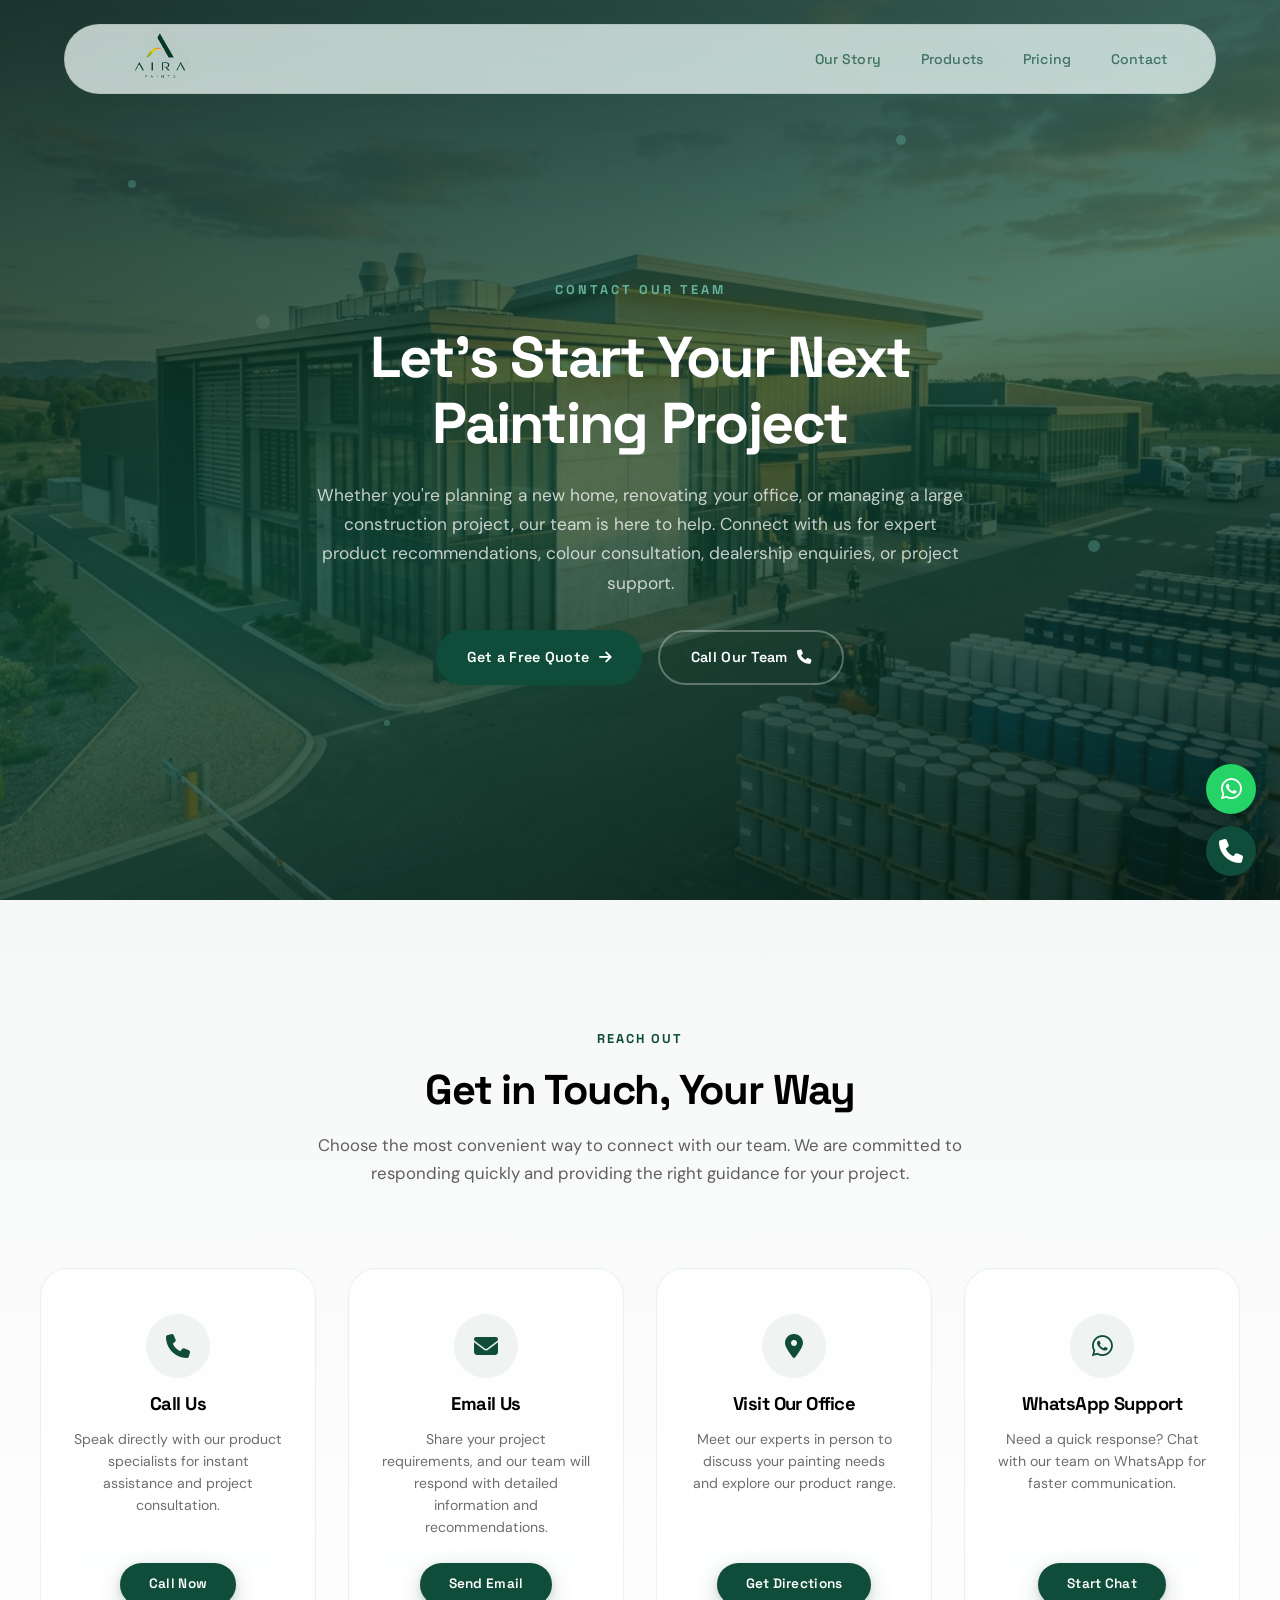
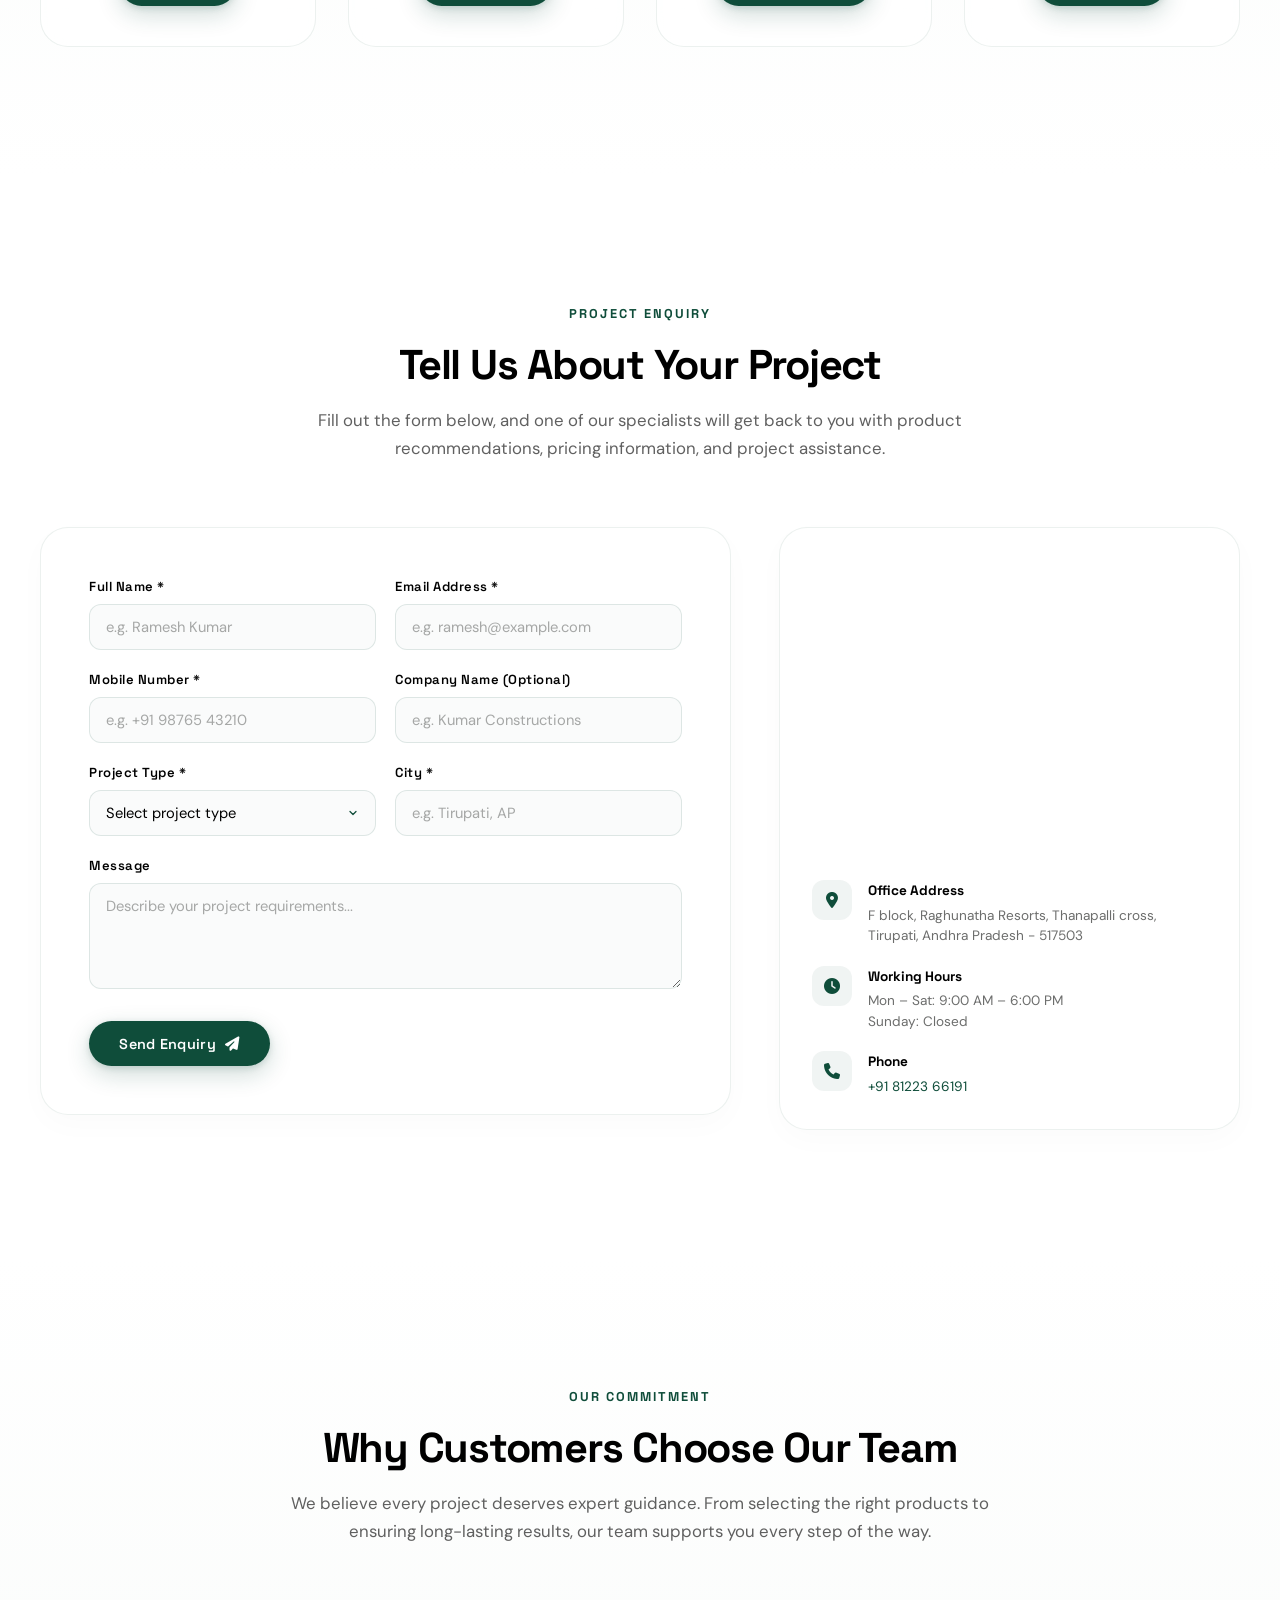
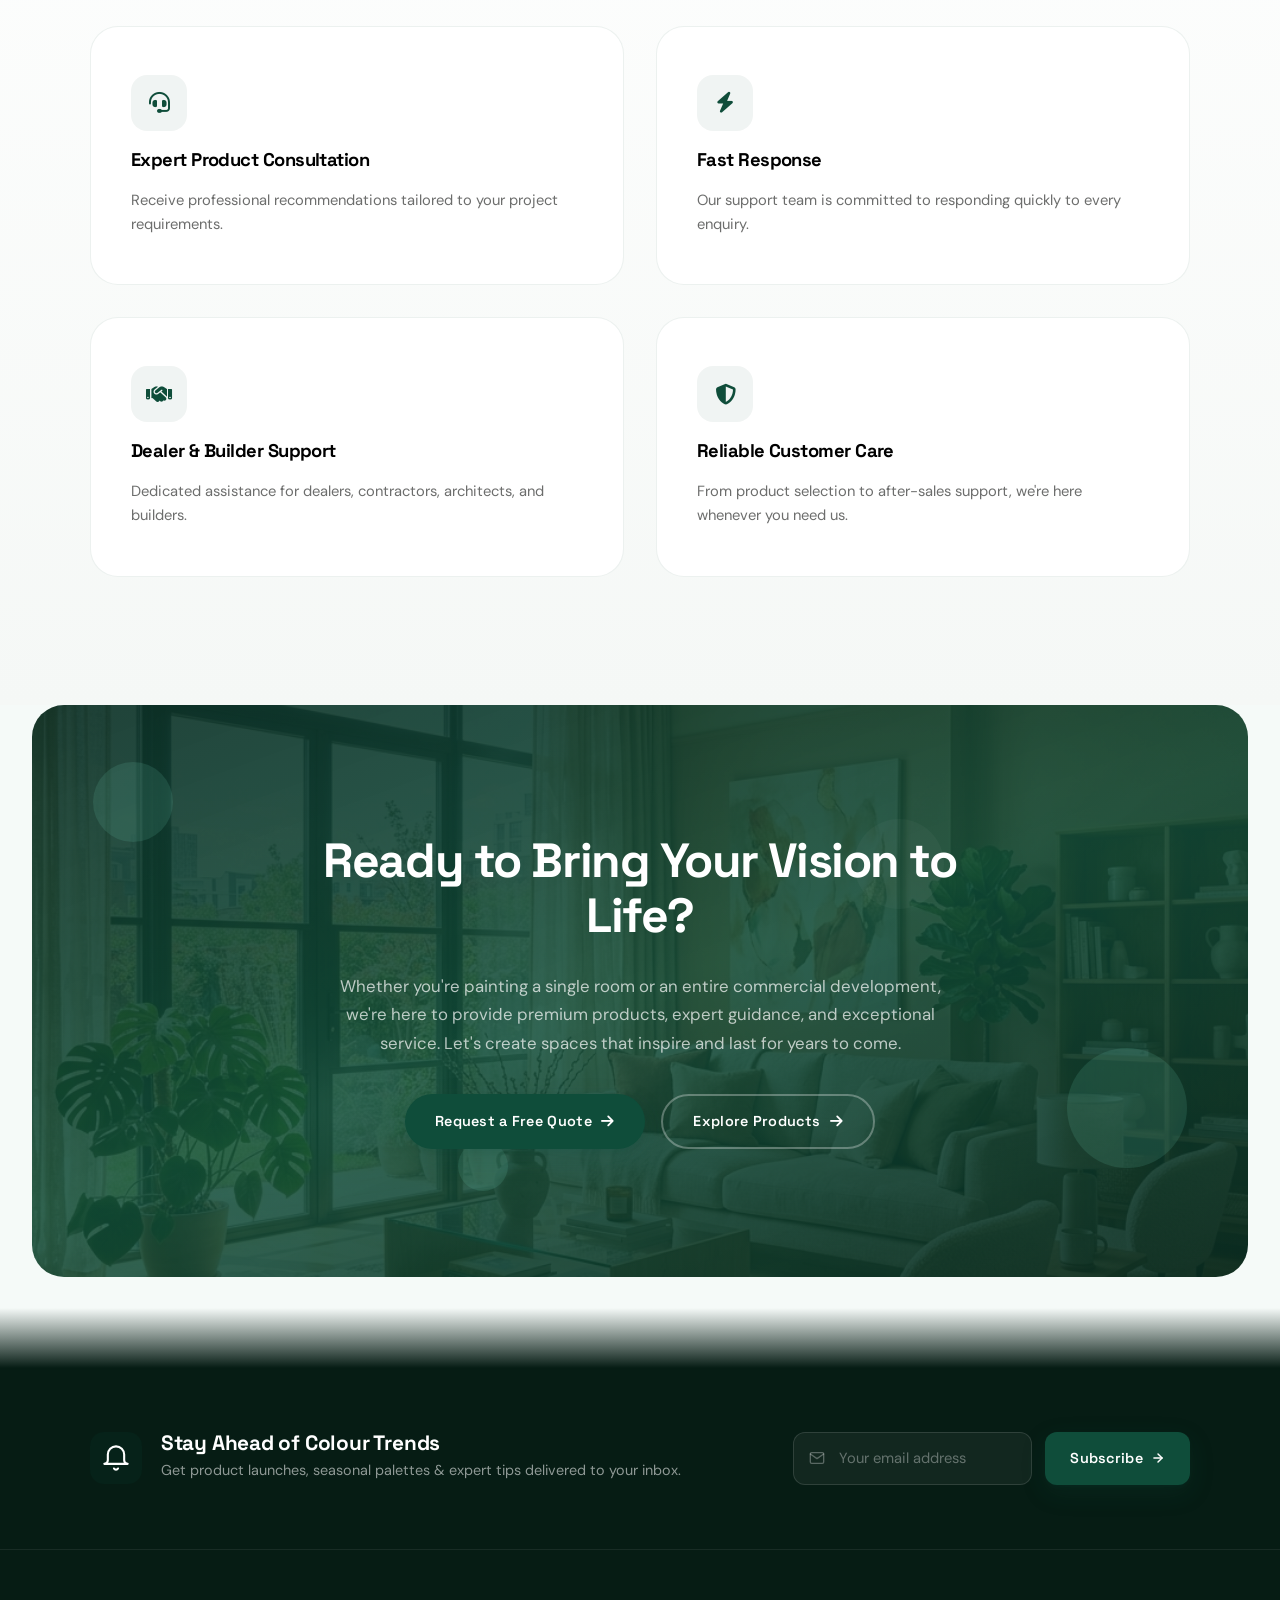
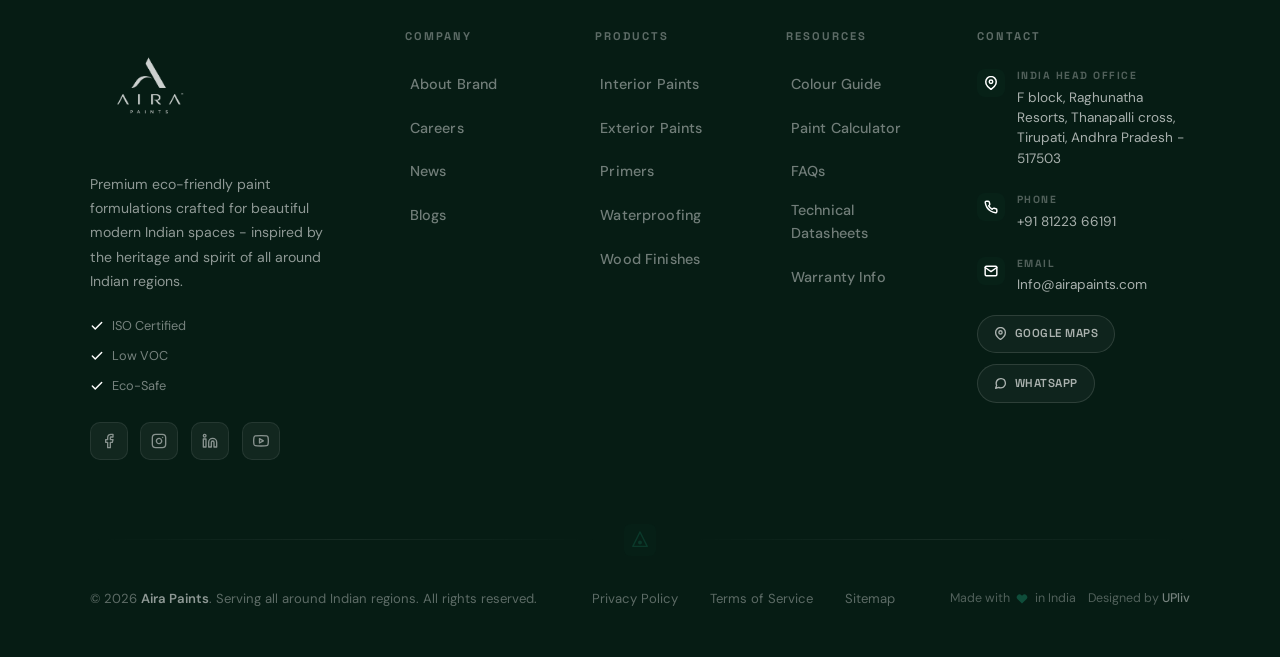
==== commit d5eacf53: "Add 1L Eco Final product images and interactive 360 studio showcase" ====
--- a/contact.html
+++ b/contact.html
@@ -398,6 +398,30 @@
     </div>
   </footer>
 
+  <!-- ===== MOBILE BOTTOM NAVIGATION ===== -->
+  <nav class="mobile-bottom-nav" aria-label="Mobile bottom navigation">
+    <a href="index.html" class="nav-item">
+      <i class="fa-solid fa-house"></i>
+      <span>Home</span>
+    </a>
+    <a href="story.html" class="nav-item">
+      <i class="fa-solid fa-users"></i>
+      <span>Story</span>
+    </a>
+    <a href="product.html" class="nav-item">
+      <i class="fa-solid fa-paint-roller"></i>
+      <span>Products</span>
+    </a>
+    <a href="pricing.html" class="nav-item">
+      <i class="fa-solid fa-calculator"></i>
+      <span>Estimator</span>
+    </a>
+    <a href="contact.html" class="nav-item active">
+      <i class="fa-solid fa-phone"></i>
+      <span>Contact</span>
+    </a>
+  </nav>
+
   <script src="contact.js"></script>
   <script src="mobile-nav.js"></script>
 </body>
--- a/index.css
+++ b/index.css
@@ -49,7 +49,7 @@
   font-family: var(--font-body);
   background-color: var(--sand);
   color: var(--charcoal);
-  overflow-x: hidden;
+  overflow-x: clip; /* clip prevents horizontal overflow WITHOUT creating a scroll container — keeps position:sticky working */
   line-height: 1.65;
   -webkit-font-smoothing: antialiased;
   -moz-osx-font-smoothing: grayscale;
@@ -851,22 +851,31 @@
 
 @media (max-width: 480px) {
   .hero-slide .product-can-wrap {
-    width: 260px;
-    height: 320px;
+    width: 350px;
+    height: 410px;
+    margin: 0 auto;
   }
   .hero-slide .product-can-img {
-    height: 270px;
+    height: 380px;
   }
   .hero-slide .can-glow {
-    width: 200px;
-    height: 70px;
+    width: 300px;
+    height: 100px;
+  }
+  /* Center the visual on active slides by ensuring there is no horizontal transform */
+  .hero-slide .hero-slide-visual {
+    transform: translateY(28px) scale(0.92) !important;
+  }
+  .hero-slide.active .hero-slide-visual {
+    transform: translateY(0) scale(1) !important;
   }
   .product-slide .product-can-wrap {
-    width: 250px;
-    height: 300px;
+    width: 290px;
+    height: 350px;
+    margin: 0 auto;
   }
   .product-slide .product-can-img {
-    height: 250px;
+    height: 310px;
   }
 }
 
@@ -1049,6 +1058,32 @@
   filter: blur(18px);
   pointer-events: none;
   border-radius: 50%;
+}
+
+@media (max-width: 768px) {
+  .hero-slide-content {
+    grid-template-columns: 1fr !important;
+    gap: 2rem !important;
+    text-align: center !important;
+    padding-top: 5rem !important;
+    padding-bottom: 2rem !important;
+    display: flex !important;
+    flex-direction: column !important;
+    align-items: center !important;
+  }
+  .hero-slide-info {
+    align-items: center !important;
+  }
+  .hero-slide-ctas {
+    justify-content: center !important;
+  }
+  .hero-slide-visual {
+    width: 100% !important;
+    display: flex !important;
+    justify-content: center !important;
+    align-items: center !important;
+    margin-top: 1rem !important;
+  }
 }
 
 @media (max-width: 960px) {
@@ -1369,14 +1404,6 @@
    RESPONSIVE
    ============================================ */
 @media (max-width: 900px) {
-  .hero-stage {
-    grid-template-columns: 1fr;
-    grid-template-rows: auto auto;
-    padding: 100px 6% 2rem;
-    gap: 2rem;
-    align-content: center;
-  }
-
   .hero-text h1 {
     font-size: 2.4rem;
     letter-spacing: -1px;
@@ -2568,8 +2595,8 @@
   .product-slide {
     grid-template-columns: 1fr;
     grid-template-rows: auto auto;
-    padding: 7rem 5% 4rem;
-    gap: 2rem;
+    padding: 4.5rem 5% 5.5rem;
+    gap: 1.5rem;
     align-content: start;
   }
 
@@ -2597,7 +2624,7 @@
   }
 
   .products-sticky-wrap {
-    height: 600vh;
+    height: 300vh;
   }
 }
 
@@ -6563,6 +6590,33 @@
   overflow: hidden !important;
 }
 
+/* Transition for landing on the index page content */
+main, #bg-canvas {
+  opacity: 1;
+  transform: translateY(0);
+  transition: opacity 1.8s cubic-bezier(0.215, 0.61, 0.355, 1), transform 1.8s cubic-bezier(0.215, 0.61, 0.355, 1);
+}
+
+#site-header {
+  opacity: 1;
+  transform: translateX(-50%) translateY(0);
+  transition: opacity 1.8s cubic-bezier(0.215, 0.61, 0.355, 1), transform 1.8s cubic-bezier(0.215, 0.61, 0.355, 1);
+}
+
+body.loading main {
+  opacity: 0;
+  transform: translateY(40px);
+}
+
+body.loading #site-header {
+  opacity: 0;
+  transform: translateX(-50%) translateY(-30px);
+}
+
+body.loading #bg-canvas {
+  opacity: 0;
+}
+
 /* Splash Screen Overlay */
 .splash-overlay {
   position: fixed;
@@ -6572,34 +6626,14 @@
   align-items: center;
   justify-content: center;
   overflow: hidden;
-}
-
-/* Split panels */
-.splash-panel {
-  position: absolute;
-  top: 0;
-  bottom: 0;
-  width: 50%;
-  background: var(--forest);
-  z-index: 1;
-  transition: transform 1.2s cubic-bezier(0.85, 0, 0.15, 1);
-}
-
-.splash-panel-left {
-  left: 0;
-}
-
-.splash-panel-right {
-  right: 0;
-}
-
-/* Complete state: split and slide panels away */
-.splash-completed .splash-panel-left {
-  transform: translateX(-100%);
-}
-
-.splash-completed .splash-panel-right {
-  transform: translateX(100%);
+  background-color: #000;
+  opacity: 1;
+  transition: opacity 1.2s cubic-bezier(0.25, 1, 0.5, 1);
+}
+
+.splash-overlay.splash-fade-out {
+  opacity: 0;
+  pointer-events: none;
 }
 
 /* Splash Content Container */
@@ -6633,13 +6667,15 @@
   justify-content: center;
   box-shadow: 0 20px 50px rgba(0, 0, 0, 0.2);
   animation: logoPulse 2.5s infinite ease-in-out;
-  padding: 1rem;
+  padding: 0;
+  overflow: hidden;
 }
 
 .splash-logo {
-  width: 90%;
-  height: auto;
-  object-fit: contain;
+  width: 100%;
+  height: 100%;
+  object-fit: cover;
+  border-radius: 50%;
 }
 
 @keyframes logoPulse {
@@ -6701,15 +6737,328 @@
     transform: translate(-50%, -50%) rotate(360deg) scale(1);
   }
 }
-
-
-
-
-
-
-
-
-
-
-
-
+/* Full screen splash video styles */
+.splash-content.full-screen-splash-video {
+  position: relative !important;
+  width: 100% !important;
+  max-width: 100vw !important;
+  aspect-ratio: 16 / 9 !important;
+  height: auto !important;
+  z-index: 2 !important;
+  border-color: var(--forest);
+}
+
+.form-agreement-checkbox {
+  display: flex;
+  align-items: flex-start;
+  gap: 10px;
+  margin-bottom: 2rem;
+}
+
+.form-agreement-checkbox input {
+  margin-top: 4px;
+  cursor: pointer;
+}
+
+.form-agreement-checkbox label {
+  font-family: var(--font-body);
+  font-size: 0.86rem;
+  color: var(--charcoal);
+  opacity: 0.9;
+  cursor: pointer;
+  line-height: 1.4;
+}
+
+/* Responsive modal */
+@media (max-width: 768px) {
+  .modal-form-grid {
+    grid-template-columns: 1fr;
+    gap: 1rem;
+  }
+  .modal-card {
+    padding: 2.5rem 2rem;
+  }
+}
+
+/* Body lock when loading */
+body.loading {
+  overflow: hidden !important;
+}
+
+/* Transition for landing on the index page content */
+main, #bg-canvas {
+  opacity: 1;
+  transform: translateY(0);
+  transition: opacity 1.8s cubic-bezier(0.215, 0.61, 0.355, 1), transform 1.8s cubic-bezier(0.215, 0.61, 0.355, 1);
+}
+
+#site-header {
+  opacity: 1;
+  transform: translateX(-50%) translateY(0);
+  transition: opacity 1.8s cubic-bezier(0.215, 0.61, 0.355, 1), transform 1.8s cubic-bezier(0.215, 0.61, 0.355, 1);
+}
+
+body.loading main {
+  opacity: 0;
+  transform: translateY(40px);
+}
+
+body.loading #site-header {
+  opacity: 0;
+  transform: translateX(-50%) translateY(-30px);
+}
+
+body.loading #bg-canvas {
+  opacity: 0;
+}
+
+/* Splash Screen Overlay */
+.splash-overlay {
+  position: fixed;
+  inset: 0;
+  z-index: 99999;
+  display: flex;
+  align-items: center;
+  justify-content: center;
+  overflow: hidden;
+  background-color: #000;
+  opacity: 1;
+  transition: opacity 1.2s cubic-bezier(0.25, 1, 0.5, 1);
+}
+
+.splash-overlay.splash-fade-out {
+  opacity: 0;
+  pointer-events: none;
+}
+
+/* Splash Content Container */
+.splash-content {
+  position: relative;
+  z-index: 2;
+  text-align: center;
+  display: flex;
+  flex-direction: column;
+  align-items: center;
+  gap: 1.2rem;
+  opacity: 1;
+  transform: scale(1);
+  transition: opacity 0.5s ease, transform 0.5s ease;
+}
+
+/* Fade content out right before splitting */
+.splash-fade-out .splash-content {
+  opacity: 0;
+  transform: scale(0.92);
+}
+
+/* Logo container & styling */
+.splash-logo-container {
+  width: 150px;
+  height: 150px;
+  border-radius: 50%;
+  background: rgba(255, 255, 255, 0.95);
+  display: flex;
+  align-items: center;
+  justify-content: center;
+  box-shadow: 0 20px 50px rgba(0, 0, 0, 0.2);
+  animation: logoPulse 2.5s infinite ease-in-out;
+  padding: 0;
+  overflow: hidden;
+}
+
+.splash-logo {
+  width: 100%;
+  height: 100%;
+  object-fit: cover;
+  border-radius: 50%;
+}
+
+@keyframes logoPulse {
+  0% { transform: scale(1); box-shadow: 0 20px 50px rgba(0, 0, 0, 0.2); }
+  50% { transform: scale(1.05); box-shadow: 0 25px 60px rgba(110, 198, 176, 0.35); }
+  100% { transform: scale(1); box-shadow: 0 20px 50px rgba(0, 0, 0, 0.2); }
+}
+
+/* Brand name typography */
+.splash-brand-name {
+  font-family: var(--font-display);
+  font-size: 2.2rem;
+  font-weight: 700;
+  color: var(--white);
+  letter-spacing: 4px;
+  margin-top: 0.5rem;
+}
+
+.splash-subtitle {
+  font-family: var(--font-body);
+  font-size: 0.9rem;
+  font-weight: 500;
+  color: var(--white);
+  opacity: 0.75;
+  letter-spacing: 2px;
+  text-transform: uppercase;
+}
+
+/* Colored painting Theme Background Glow */
+.splash-paint-glow {
+  position: absolute;
+  width: 450px;
+  height: 450px;
+  border-radius: 50%;
+  background: radial-gradient(
+    circle,
+    rgba(224, 122, 95, 0.35) 0%,      /* Terracotta paint */
+    rgba(212, 163, 115, 0.25) 30%,    /* Warm Gold paint */
+    rgba(110, 198, 176, 0.3) 60%,     /* Emerald Sage paint */
+    transparent 80%
+  );
+  filter: blur(55px);
+  animation: rotateSplashGlow 9s infinite linear;
+  pointer-events: none;
+  z-index: -1;
+  top: 50%;
+  left: 50%;
+  transform: translate(-50%, -50%);
+}
+
+@keyframes rotateSplashGlow {
+  0% {
+    transform: translate(-50%, -50%) rotate(0deg) scale(1);
+  }
+  50% {
+    transform: translate(-50%, -50%) rotate(180deg) scale(1.2);
+  }
+  100% {
+    transform: translate(-50%, -50%) rotate(360deg) scale(1);
+  }
+}
+/* Full screen splash video styles */
+.splash-content.full-screen-splash-video {
+  position: relative !important;
+  width: 100% !important;
+  max-width: 100vw !important;
+  aspect-ratio: 16 / 9 !important;
+  height: auto !important;
+  z-index: 2 !important;
+  overflow: hidden !important;
+  display: block !important;
+  transform: none !important;
+}
+
+.splash-video-media {
+  width: 100% !important;
+  height: 100% !important;
+  object-fit: contain !important;
+  display: block !important;
+}
+
+/* ============================================================
+   QUICK ENQUIRY POPUP FORM
+   ============================================================ */
+.enquiry-form-group {
+  margin-bottom: 1.25rem;
+  text-align: left;
+}
+
+.enquiry-form-group label {
+  display: block;
+  font-family: var(--font-display);
+  font-weight: 600;
+  font-size: 0.85rem;
+  color: var(--forest);
+  margin-bottom: 0.4rem;
+}
+
+.enquiry-form-control {
+  width: 100%;
+  padding: 0.75rem 1rem;
+  border-radius: 12px;
+  background-color: var(--sand, #F4EFEB);
+  border: 1px solid rgba(15, 77, 58, 0.12);
+  font-family: var(--font-body);
+  font-size: 0.95rem;
+  color: var(--charcoal);
+  transition: border-color 0.2s ease, box-shadow 0.2s ease;
+  box-sizing: border-box;
+}
+
+.enquiry-form-control:focus {
+  outline: none;
+  border-color: var(--forest);
+  box-shadow: 0 0 0 3px rgba(15, 77, 58, 0.1);
+}
+
+.enquiry-submit-btn {
+  width: 100%;
+  padding: 0.9rem;
+  border: none;
+  border-radius: 50px;
+  background-color: var(--forest);
+  color: var(--white);
+  font-family: var(--font-display);
+  font-weight: 600;
+  font-size: 1rem;
+  cursor: pointer;
+  margin-top: 0.5rem;
+  transition: background-color 0.2s ease, transform 0.2s ease;
+}
+
+.enquiry-submit-btn:hover {
+  background-color: var(--forest-mid, #155e46);
+  transform: translateY(-1px);
+}
+
+/* ============================================================
+   FLOATING WHATSAPP & CALL BUTTONS
+   ============================================================ */
+.floating-contact-buttons {
+  position: fixed !important;
+  bottom: 24px !important;
+  right: 24px !important;
+  display: flex !important;
+  flex-direction: column !important;
+  gap: 12px !important;
+  z-index: 9999 !important;
+}
+
+.floating-btn {
+  width: 50px !important;
+  height: 50px !important;
+  border-radius: 50% !important;
+  display: flex !important;
+  align-items: center !important;
+  justify-content: center !important;
+  color: #fff !important;
+  font-size: 1.5rem !important;
+  box-shadow: 0 4px 15px rgba(0, 0, 0, 0.15) !important;
+  transition: transform 0.3s ease, box-shadow 0.3s ease !important;
+  text-decoration: none !important;
+}
+
+.floating-btn:hover {
+  transform: translateY(-3px) scale(1.05) !important;
+  box-shadow: 0 6px 20px rgba(0, 0, 0, 0.22) !important;
+}
+
+.float-whatsapp {
+  background-color: #25D366 !important;
+}
+
+.float-call {
+  background-color: #0F4D3A !important; /* Theme forest green */
+}
+
+/* Adjust position on mobile to prevent overlapping with bottom nav bar */
+@media (max-width: 768px) {
+  .floating-contact-buttons {
+    bottom: 80px !important; /* Sits beautifully above the 60px bottom nav bar */
+    right: 16px !important;
+    gap: 10px !important;
+  }
+  
+  .floating-btn {
+    width: 44px !important;
+    height: 44px !important;
+    font-size: 1.3rem !important;
+  }
+}
--- a/mobile.css
+++ b/mobile.css
@@ -272,76 +272,216 @@
 
 
 /* ============================================================
-   5. INDEX.HTML — HERO SLIDER
-   ============================================================ */
-@media (max-width: 768px) {
+   5. INDEX.HTML — HERO: Mobile App Screen Design (Split side-by-side)
+   ============================================================ */
+@media (max-width: 960px) {
+  /* Side-by-side layout for tablets/medium screens */
   .hero-slide-content {
-    flex-direction: column !important;
+    grid-template-columns: 1.1fr 0.9fr !important;
     gap: 2rem !important;
-    padding: 0 1.5rem !important;
+    text-align: left !important;
+    padding-top: 6rem !important;
+    padding-bottom: 2rem !important;
+    display: grid !important;
+  }
+  .hero-slide-info {
+    align-items: flex-start !important;
+  }
+  .hero-slide-ctas {
+    justify-content: flex-start !important;
+  }
+  .hero-slide-ctas .btn,
+  .hero-slide-ctas .btn-primary,
+  .hero-slide-ctas .btn-secondary {
+    min-height: 34px !important;
+    padding: 0.5rem 1rem !important;
+    font-size: 0.8rem !important;
+  }
+}
+
+@media (max-width: 768px) {
+  #hero {
+    height: auto !important;
+  }
+
+  .hero-stage {
+    position: relative !important;
+    top: 0 !important;
+    aspect-ratio: 16 / 9 !important;
+    height: auto !important;
+    min-height: auto !important;
+    max-height: none !important;
+    overflow: hidden !important;
+    border-radius: 24px !important;
+    margin: 10px !important;
+    margin-top: 72px !important; /* Space below header */
+    width: calc(100% - 20px) !important;
+    box-shadow: 0 15px 35px rgba(0, 0, 0, 0.22) !important;
+  }
+
+  .hero-slide {
+    border-radius: 24px !important;
+    overflow: hidden !important;
+  }
+
+  /* Make slide content a side-by-side layout matching desktop with slightly more room for image */
+  .hero-slide-content {
+    display: grid !important;
+    grid-template-columns: 1.05fr 0.95fr !important;
+    align-items: center !important;
+    gap: 0.6rem !important;
+    text-align: left !important;
+    padding: 0 1.1rem !important;
+    width: 100% !important;
+    height: 100% !important;
+    box-sizing: border-box !important;
+    padding-top: 0.5rem !important; /* Extremely compact padding */
+  }
+
+  .hero-slide-info {
+    align-items: flex-start !important;
+    gap: 0.45rem !important;
+    width: 100% !important;
+  }
+
+  .hero-slide-tagline {
+    font-size: 0.55rem !important;
+    letter-spacing: 2px !important;
+    color: rgba(255, 255, 255, 0.75) !important;
+    margin: 0 !important;
+  }
+
+  .hero-slide-title {
+    font-size: clamp(0.95rem, 4.2vw, 1.4rem) !important;
+    line-height: 1.15 !important;
+    margin: 0 !important;
+  }
+
+  .hero-slide-desc {
+    font-size: clamp(0.58rem, 2.5vw, 0.72rem) !important;
+    line-height: 1.3 !important;
+    color: rgba(255, 255, 255, 0.8) !important;
+    max-width: 100% !important;
+    margin: 0 !important;
+  }
+
+  .hero-slide-ctas {
+    display: flex !important;
+    flex-direction: row !important;
+    gap: 0.35rem !important;
+    width: 100% !important;
+    margin-top: 0.2rem !important;
+  }
+
+  .hero-slide-ctas .btn,
+  .hero-slide-ctas .btn-primary,
+  .hero-slide-ctas .btn-secondary {
+    width: auto !important;
+    flex: 1 !important;
+    min-height: 22px !important;
+    padding: 0.25rem 0.4rem !important;
+    font-size: clamp(0.5rem, 1.8vw, 0.62rem) !important;
     text-align: center !important;
+    justify-content: center !important;
+    white-space: nowrap !important;
+  }
+
+  /* Right Side: Paint Can Visual - Compact sizes */
+  .hero-slide-visual {
+    width: 100% !important;
+    display: flex !important;
+    justify-content: center !important;
     align-items: center !important;
-  }
-
-  .hero-slide-info {
-    order: 1;
-    max-width: 100% !important;
-  }
-
-  .hero-slide-visual {
-    order: 2;
-    width: 200px !important;
-    height: 200px !important;
-    flex-shrink: 0;
-  }
-
+    margin-top: 0 !important;
+  }
+
+  .hero-slide .product-can-wrap {
+    width: 90px !important;
+    height: 125px !important;
+    margin: 0 auto !important;
+    display: flex !important;
+    align-items: center !important;
+    justify-content: center !important;
+  }
+
+  .hero-slide .product-can-img {
+    height: 105px !important;
+    width: auto !important;
+    filter: drop-shadow(0 10px 20px rgba(0, 0, 0, 0.4)) !important;
+  }
+
+  .hero-slide .can-glow {
+    width: 80px !important;
+    height: 80px !important;
+    filter: blur(15px) !important;
+  }
+
+  /* Decorative background elements styling on mobile */
+  .hero-slide .slide-ghost-word {
+    font-size: clamp(2.8rem, 8vw, 3.8rem) !important;
+    right: 2% !important;
+    bottom: 8% !important;
+    transform: none !important;
+  }
+
+  /* Re-enable and scale down background orbs/rings for premium look */
+  .hero-slide .slide-orb {
+    width: 100px !important;
+    height: 100px !important;
+    filter: blur(35px) !important;
+  }
+
+  .hero-slide .slide-ring {
+    display: block !important;
+    border-width: 1px !important;
+    width: 130px !important;
+    height: 130px !important;
+  }
+
+  /* Compact pagination dots */
+  .hero-pagination {
+    bottom: 1.2rem !important;
+  }
+}
+
+/* Extra small screens adjustments */
+@media (max-width: 380px) {
+  .hero-slide-content {
+    grid-template-columns: 1.25fr 0.75fr !important;
+    padding: 0 0.6rem !important;
+    gap: 0.3rem !important;
+  }
   .hero-slide-title {
-    font-size: clamp(2rem, 7vw, 3rem) !important;
-  }
-
-  .hero-slide-ctas {
-    justify-content: center !important;
-    flex-wrap: wrap;
-    gap: 0.75rem;
-  }
-
-  .hero-slide-ctas a {
-    width: 100%;
-    justify-content: center;
-    max-width: 280px;
-  }
-
-  .hero-slide-tagline {
-    font-size: 0.75rem !important;
-  }
-
-  .hero-slider-track {
-    min-height: 100svh;
-  }
-
-  .hero-slide {
-    padding-top: 6rem;
-    padding-bottom: 3rem;
-  }
-
-  /* Hide decorative ghost words on small screens */
-  .slide-ghost-word {
-    font-size: 5rem !important;
-    opacity: 0.04 !important;
-  }
-
-  /* Nav dots */
-  .hero-nav-dots {
-    bottom: 1.5rem !important;
-  }
-
-  .hero-prev-btn,
-  .hero-next-btn {
-    width: 40px !important;
-    height: 40px !important;
-    font-size: 1rem !important;
-  }
-}
+    font-size: 0.9rem !important;
+  }
+  .hero-slide-desc {
+    font-size: 0.55rem !important;
+    display: -webkit-box;
+    -webkit-line-clamp: 3;
+    -webkit-box-orient: vertical;
+    overflow: hidden;
+  }
+  .hero-slide .product-can-wrap {
+    width: 75px !important;
+    height: 110px !important;
+  }
+  .hero-slide .product-can-img {
+    height: 90px !important;
+  }
+}
+
+
+@media (max-width: 480px) {
+  .hero-slide .hero-slide-visual {
+    transform: translateX(20px) scale(0.92) !important;
+    opacity: 0 !important;
+  }
+  .hero-slide.active .hero-slide-visual {
+    transform: translateX(0) scale(1) !important;
+    opacity: 1 !important;
+  }
+}
+
 
 
 /* ============================================================
@@ -385,10 +525,15 @@
     grid-template-columns: repeat(3, 1fr) !important;
   }
 
-  /* Section padding */
-  section {
+  /* Section padding — exclude hero & special sections */
+  section:not(.hero-section):not(.product-hero-section):not(.story-hero-section) {
     padding-left: 1.25rem !important;
     padding-right: 1.25rem !important;
+  }
+
+  /* Hero section: no side padding (slides handle their own padding) */
+  .hero-section {
+    padding: 0 !important;
   }
 
   .section-inner,
@@ -396,6 +541,29 @@
   .inner-wrap {
     padding-left: 0 !important;
     padding-right: 0 !important;
+  }
+}
+
+
+/* Pricing Selector Tabs Row Fix */
+@media (max-width: 768px) {
+  .pricing-tabs-bar {
+    display: flex !important;
+    flex-direction: row !important;
+    justify-content: flex-start !important;
+    overflow-x: auto !important;
+    -webkit-overflow-scrolling: touch !important;
+    gap: 0.5rem !important;
+    padding: 0.5rem 1rem 1.2rem 1rem !important;
+    margin-left: -1rem !important;
+    margin-right: -1rem !important;
+    margin-bottom: 2rem !important;
+  }
+  .price-tab-btn {
+    white-space: nowrap !important;
+    flex-shrink: 0 !important;
+    padding: 0.6rem 1.2rem !important;
+    font-size: 0.85rem !important;
   }
 }
 
@@ -802,7 +970,7 @@
    ============================================================ */
 @media (max-width: 768px) {
   html, body {
-    overflow-x: hidden !important;
+    overflow-x: clip !important;
     position: relative !important;
     width: 100% !important;
   }
@@ -845,18 +1013,16 @@
     border-radius: 60px !important;
   }
 
+  /* Allow hero and product visuals to scale naturally based on section 5 and 5.5 rules */
   .hero-slide-visual {
-    width: 160px !important;
-    height: 160px !important;
-  }
-
-  .product-can-img {
-    max-height: 160px !important;
+    width: auto !important;
+    height: auto !important;
   }
 
   .btn {
-    font-size: 0.85rem !important;
-    padding: 0.7rem 1.2rem !important;
+    font-size: 0.75rem !important;
+    padding: 0.45rem 0.9rem !important;
+    min-height: 32px !important;
   }
 
   .color-palette-grid,
@@ -868,3 +1034,222 @@
     flex-direction: column !important;
   }
 }
+
+/* ============================================================
+   15. INDEX.HTML — PRODUCT SHOWCASE: Large, appealing product cans on mobile
+   ============================================================ */
+@media (max-width: 768px) {
+  .products-sticky-wrap {
+    height: 580vh !important; /* Keep final slide pinned longer */
+  }
+
+  .products-stage {
+    position: sticky !important;
+    top: 74px !important; /* Keep below floating header on mobile */
+    height: calc(100vh - 74px) !important; /* Fits viewport area below nav bar */
+  }
+
+  .product-slide {
+    padding: 2.2rem 1.25rem 4.5rem !important;
+    gap: 1rem !important;
+    box-sizing: border-box !important;
+  }
+
+  .product-slide .slide-info {
+    padding-bottom: 2rem !important;
+    display: flex !important;
+    flex-direction: column !important;
+    align-items: center !important;
+  }
+
+  .product-slide .slide-title {
+    font-size: 1.6rem !important;
+    margin-bottom: 0.3rem !important;
+  }
+
+  .product-slide .slide-desc {
+    font-size: 0.78rem !important;
+    line-height: 1.35 !important;
+    margin-bottom: 0.5rem !important;
+    max-width: 90% !important;
+  }
+
+  /* Display features in a 2x2 grid to save substantial vertical space and avoid pushing the button off-screen */
+  .product-slide .slide-features {
+    display: grid !important;
+    grid-template-columns: repeat(2, 1fr) !important;
+    gap: 0.4rem 1rem !important;
+    margin: 0.4rem auto 0.8rem !important;
+    padding: 0 !important;
+    list-style: none !important;
+    max-width: 320px !important;
+    text-align: left !important;
+  }
+
+  .product-slide .slide-features li {
+    font-size: 0.78rem !important;
+    white-space: nowrap !important;
+  }
+
+  .product-slide .slide-cta {
+    align-self: center !important;
+    margin-top: 0.2rem !important;
+  }
+
+  .product-slide .slide-visual {
+    width: 100% !important;
+    display: flex !important;
+    justify-content: center !important;
+    align-items: center !important;
+    margin-bottom: 0.2rem !important;
+  }
+
+  /* Compact the paint can visual size to fit smaller viewports */
+  .product-slide .product-can-wrap {
+    width: 130px !important;
+    height: 170px !important;
+    margin: 0 auto !important;
+  }
+
+  .product-slide .product-can-img {
+    height: 150px !important;
+    width: auto !important;
+    max-height: none !important;
+    filter: drop-shadow(0 15px 25px rgba(0, 0, 0, 0.35)) !important;
+  }
+
+  .product-slide .can-glow {
+    width: 110px !important;
+    height: 110px !important;
+    filter: blur(20px) !important;
+  }
+}
+
+@media (max-width: 480px) {
+  .product-slide {
+    padding: 1.8rem 1rem 4rem !important;
+  }
+
+  .product-slide .slide-info {
+    padding-bottom: 1.2rem !important;
+  }
+
+  .product-slide .slide-title {
+    font-size: 1.4rem !important;
+  }
+
+  .product-slide .slide-desc {
+    font-size: 0.74rem !important;
+    line-height: 1.3 !important;
+    display: -webkit-box;
+    -webkit-line-clamp: 2;
+    -webkit-box-orient: vertical;
+    overflow: hidden;
+  }
+
+  .product-slide .slide-features li {
+    font-size: 0.72rem !important;
+  }
+
+  .product-slide .product-can-wrap {
+    width: 110px !important;
+    height: 140px !important;
+  }
+
+  .product-slide .product-can-img {
+    height: 125px !important;
+  }
+
+  .product-slide .can-glow {
+    width: 90px !important;
+    height: 90px !important;
+  }
+}
+
+/* ============================================================
+   MOBILE BOTTOM NAVIGATION (APP-LIKE)
+   ============================================================ */
+.mobile-bottom-nav {
+  display: none;
+}
+
+@media (max-width: 768px) {
+  /* Hide the top hamburger button and any extra links on mobile top header */
+  .nav-hamburger,
+  #nav-hamburger,
+  .mobile-nav-overlay,
+  .mobile-nav-drawer {
+    display: none !important;
+  }
+
+  /* Center the logo in the top nav bar on mobile */
+  header, #site-header {
+    display: flex !important;
+    justify-content: center !important;
+    align-items: center !important;
+    padding: 0 !important;
+    left: 50% !important;
+    transform: translateX(-50%) !important;
+  }
+  
+  header .logo, #site-header .logo {
+    margin: 0 auto !important;
+    width: 110px !important;
+    display: flex !important;
+    justify-content: center !important;
+  }
+
+  /* Bottom Nav Container */
+  .mobile-bottom-nav {
+    display: flex !important;
+    position: fixed !important;
+    bottom: 0 !important;
+    left: 0 !important;
+    right: 0 !important;
+    height: 60px !important;
+    background: rgba(245, 250, 248, 0.96) !important;
+    backdrop-filter: blur(20px) !important;
+    -webkit-backdrop-filter: blur(20px) !important;
+    border-top: 1px solid rgba(15, 77, 58, 0.08) !important;
+    justify-content: space-around !important;
+    align-items: center !important;
+    z-index: 9999 !important;
+    box-shadow: 0 -4px 20px rgba(15, 77, 58, 0.05) !important;
+    padding-bottom: env(safe-area-inset-bottom) !important; /* support iPhone notch bottom space */
+    box-sizing: content-box !important;
+  }
+
+  .mobile-bottom-nav .nav-item {
+    display: flex !important;
+    flex-direction: column !important;
+    align-items: center !important;
+    justify-content: center !important;
+    color: rgba(15, 77, 58, 0.55) !important;
+    text-decoration: none !important;
+    font-size: 0.65rem !important;
+    font-weight: 600 !important;
+    gap: 3px !important;
+    width: 20% !important;
+    height: 100% !important;
+    transition: color 0.2s ease, transform 0.2s ease !important;
+  }
+
+  .mobile-bottom-nav .nav-item i {
+    font-size: 1.1rem !important;
+    transition: transform 0.2s ease !important;
+  }
+
+  /* Active state */
+  .mobile-bottom-nav .nav-item.active {
+    color: var(--forest, #0F4D3A) !important;
+  }
+  
+  .mobile-bottom-nav .nav-item.active i {
+    transform: scale(1.08) !important;
+  }
+
+  /* Shift standard content padding bottom slightly to avoid content hidden behind bottom nav */
+  body {
+    padding-bottom: 70px !important;
+  }
+}
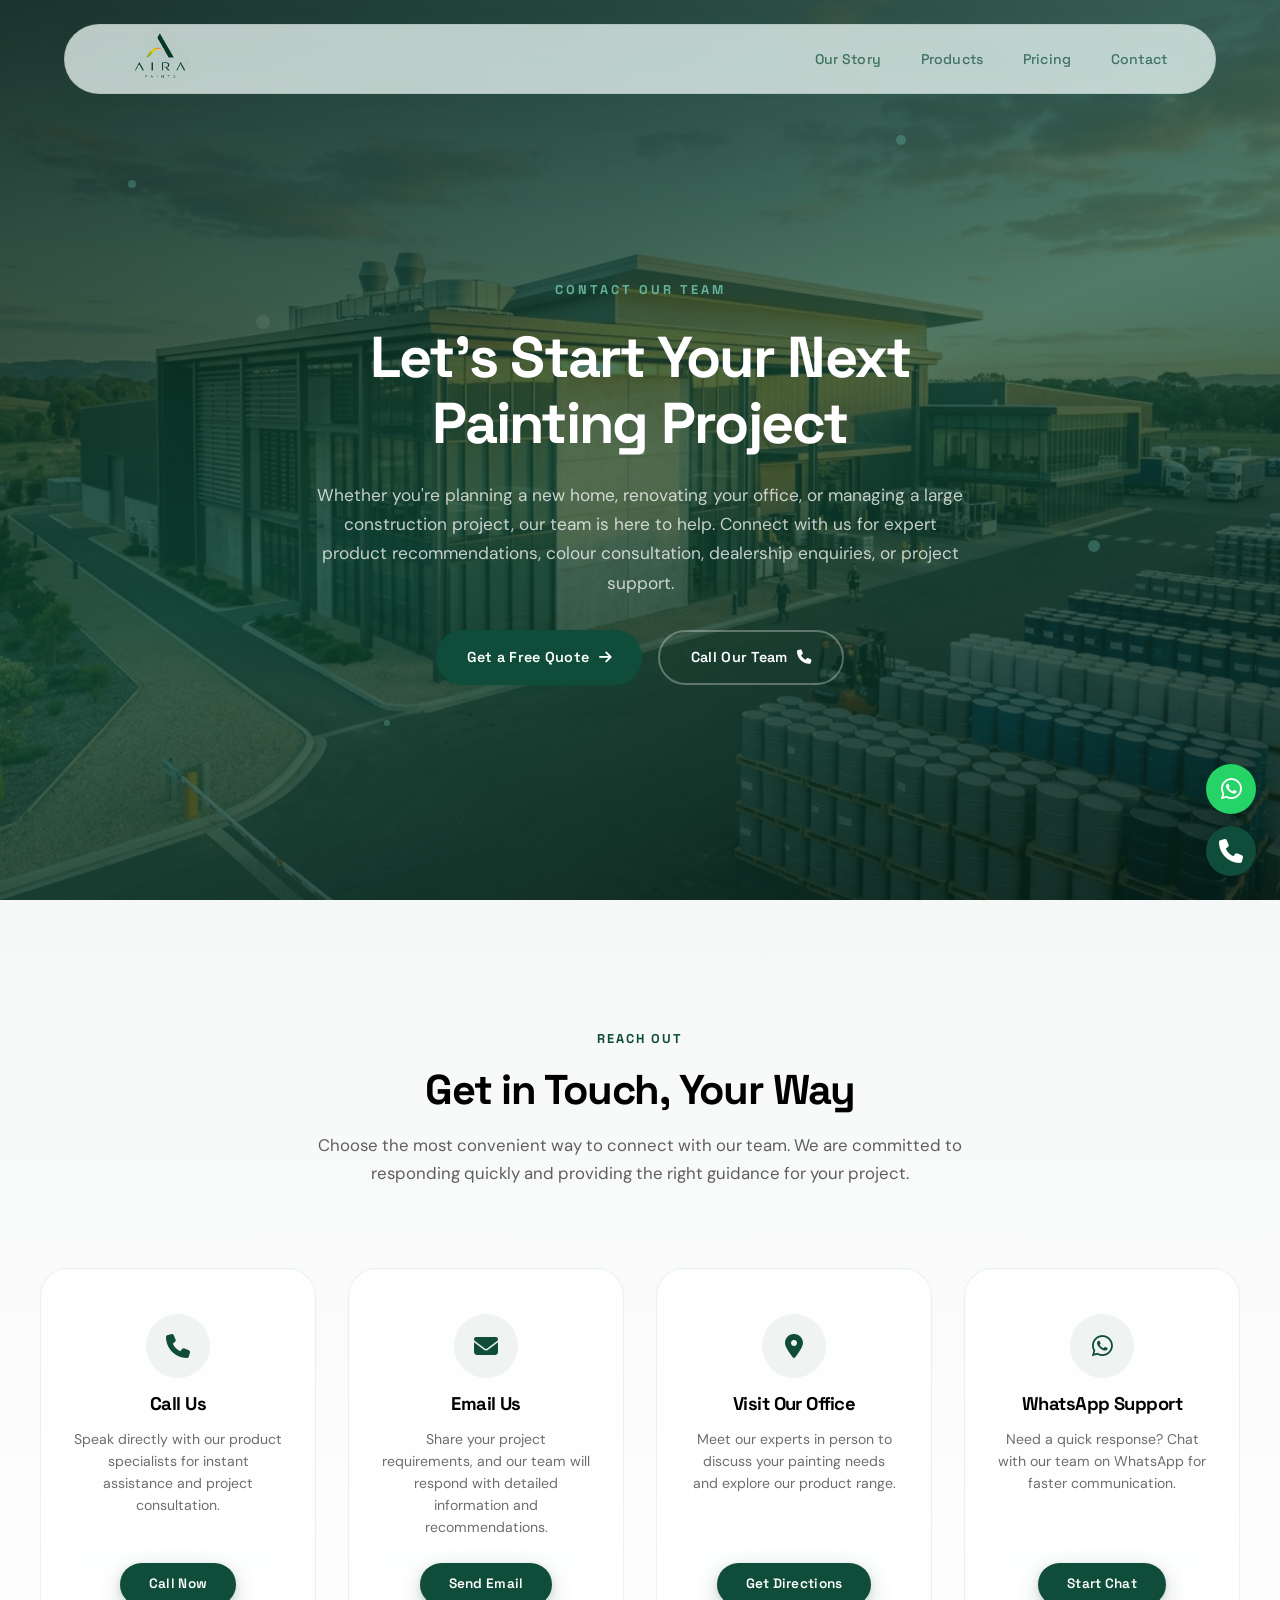
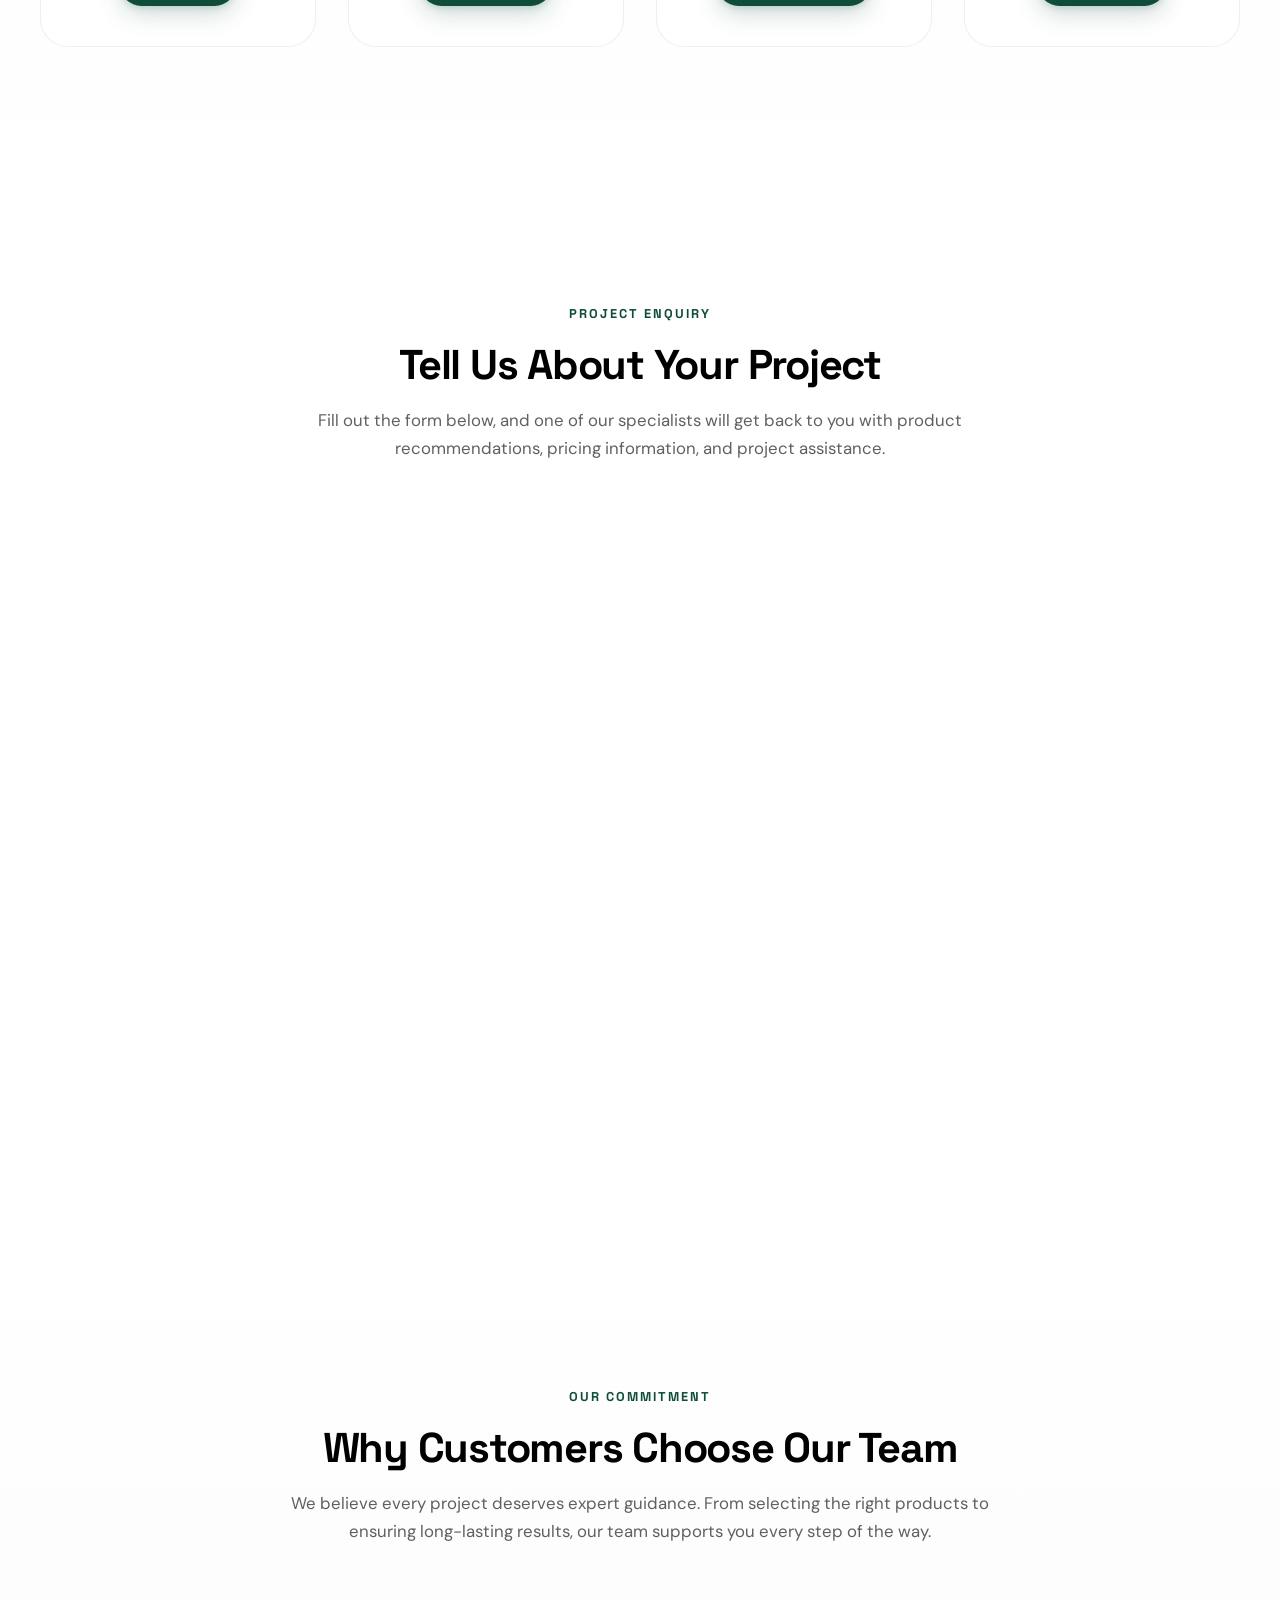
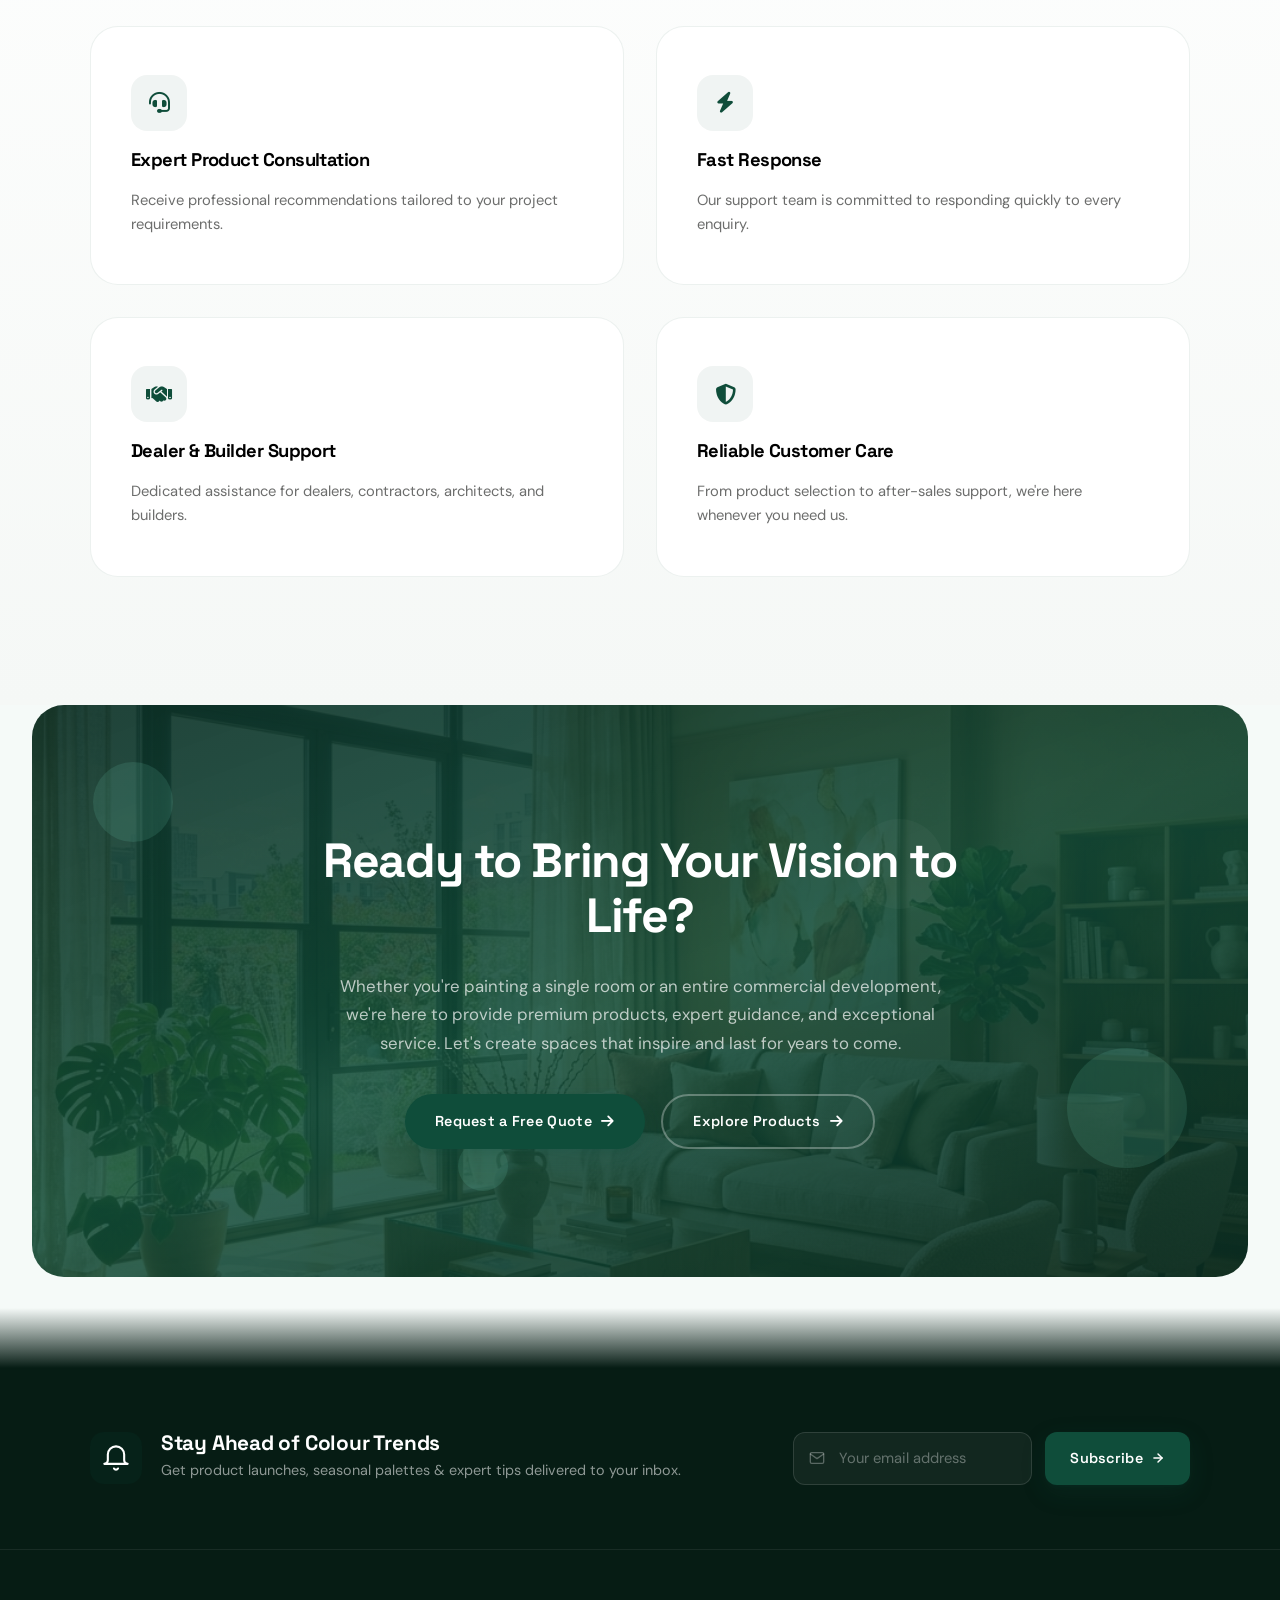
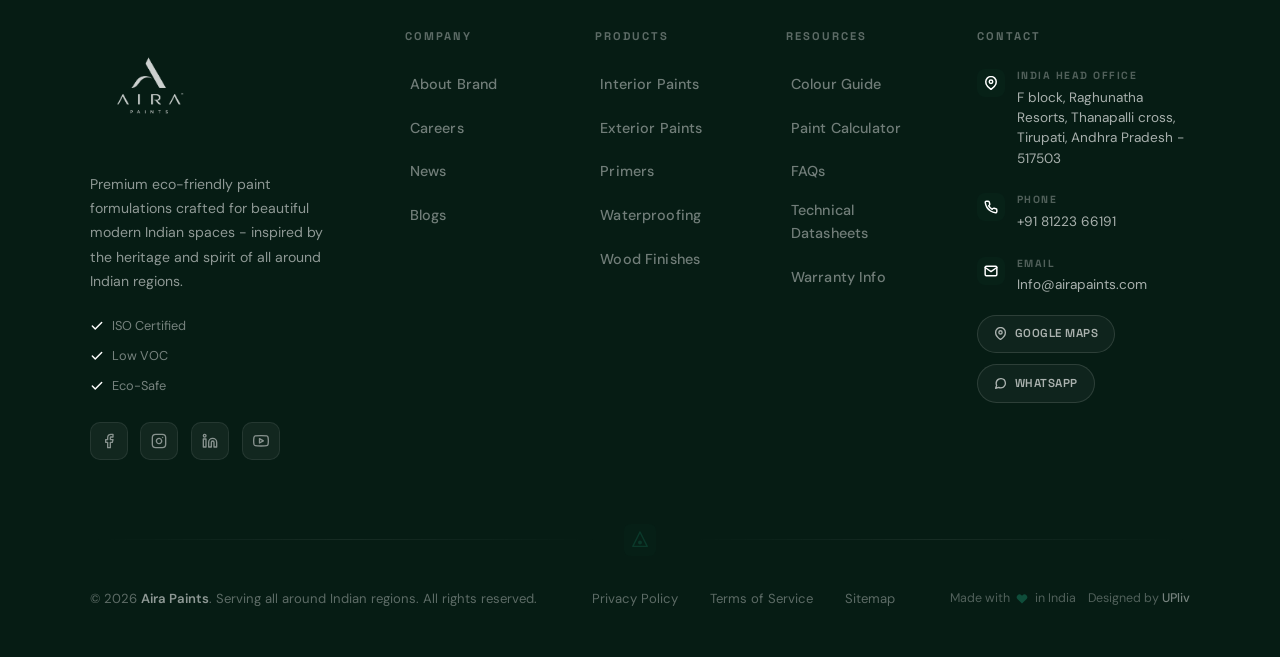
==== commit c420ee5c: "feat: integrate right pages to home page CTAs and wire right popup forms" ====
--- a/contact.html
+++ b/contact.html
@@ -423,7 +423,7 @@
   </nav>
 
   <script src="contact.js"></script>
-  <script src="mobile-nav.js"></script>
+  <script src="mobile-nav.js?v=2.0"></script>
 </body>
 
 </html>
--- a/index.css
+++ b/index.css
@@ -347,7 +347,7 @@
    shown/hidden with opacity only.
    ============================================ */
 .hero-section {
-  height: 400vh;          /* 4 - 100vh scrollable distance */
+  height: 500vh;          /* 4 - 100vh scrollable distance */
   position: relative;
   z-index: 1;
 }
@@ -2171,7 +2171,7 @@
 
 /* - Sticky container: 400vh gives 4 products - 100vh each - */
 .products-sticky-wrap {
-  height: 400vh;
+  height: 500vh;
   position: relative;
 }
 
@@ -6739,13 +6739,18 @@
 }
 /* Full screen splash video styles */
 .splash-content.full-screen-splash-video {
-  position: relative !important;
-  width: 100% !important;
+  position: fixed !important;
+  inset: 0 !important;
+  width: 100vw !important;
+  height: 100vh !important;
   max-width: 100vw !important;
-  aspect-ratio: 16 / 9 !important;
-  height: auto !important;
+  max-height: 100vh !important;
+  display: flex !important;
+  align-items: center !important;
+  justify-content: center !important;
+  overflow: hidden !important;
   z-index: 2 !important;
-  border-color: var(--forest);
+  background: #000 !important;
 }
 
 .form-agreement-checkbox {
@@ -6934,22 +6939,53 @@
 }
 /* Full screen splash video styles */
 .splash-content.full-screen-splash-video {
-  position: relative !important;
-  width: 100% !important;
+  position: fixed !important;
+  inset: 0 !important;
+  width: 100vw !important;
+  height: 100vh !important;
   max-width: 100vw !important;
-  aspect-ratio: 16 / 9 !important;
-  height: auto !important;
+  max-height: 100vh !important;
+  display: flex !important;
+  align-items: center !important;
+  justify-content: center !important;
+  overflow: hidden !important;
   z-index: 2 !important;
-  overflow: hidden !important;
+  background: #000 !important;
+  transform: none !important;
+}
+
+.splash-video-media {
+  /* 9:16 portrait video - fill height, crop sides if needed, never letterbox */
+  height: 100vh !important;
+  width: auto !important;
+  max-width: none !important;
+  object-fit: cover !important;
   display: block !important;
-  transform: none !important;
-}
-
-.splash-video-media {
-  width: 100% !important;
-  height: 100% !important;
-  object-fit: contain !important;
-  display: block !important;
+  /* For wider screens: fill width instead so no side gaps */
+  min-width: 100vw !important;
+}
+
+/* Mobile Splash Screen - Full logo visible, white background */
+@media (max-width: 768px) {
+  .splash-overlay {
+    background-color: #ffffff !important;
+    background: #ffffff !important;
+  }
+  .splash-content,
+  .splash-content.full-screen-splash-video {
+    background-color: #ffffff !important;
+    background: #ffffff !important;
+  }
+  .splash-video-media {
+    /* Show the FULL video without any cropping on mobile */
+    width: 100% !important;
+    height: 100% !important;
+    min-width: unset !important;
+    max-width: 100% !important;
+    object-fit: contain !important;
+    background-color: #ffffff !important;
+    background: #ffffff !important;
+  }
 }
 
 /* ============================================================
--- a/mobile.css
+++ b/mobile.css
@@ -244,9 +244,132 @@
    4. GLOBAL TYPOGRAPHY — FLUID SCALE
    ============================================================ */
 @media (max-width: 768px) {
+  /* Splash screen overlay - white background to seamlessly match video on mobile */
+  .splash-overlay {
+    background-color: #ffffff !important;
+    background: #ffffff !important;
+  }
+
+  .splash-content,
+  .splash-content.full-screen-splash-video {
+    background-color: #ffffff !important;
+    background: #ffffff !important;
+  }
+
+  .splash-video-media {
+    /* Show FULL logo without cropping on mobile */
+    width: 100% !important;
+    height: 100% !important;
+    min-width: unset !important;
+    max-width: 100% !important;
+    object-fit: contain !important;
+    background-color: #ffffff !important;
+    background: #ffffff !important;
+  }
+
   h1 {
     font-size: clamp(1.9rem, 6vw, 2.8rem) !important;
     line-height: 1.15 !important;
+  }
+
+  /* Product hero layout constraints & typography — prevent mobile overflow */
+  .ph-hero {
+    padding: 6.5rem 1rem 3.5rem !important;
+    width: 100% !important;
+    max-width: 100vw !important;
+    overflow-x: hidden !important;
+    box-sizing: border-box !important;
+  }
+  .ph-grid {
+    grid-template-columns: minmax(0, 1fr) !important;
+    width: 100% !important;
+    max-width: 100% !important;
+    min-width: 0 !important;
+    overflow: hidden !important;
+    gap: 1.5rem 0 !important;
+  }
+  .ph-content {
+    width: 100% !important;
+    max-width: 100% !important;
+    min-width: 0 !important;
+    padding: 0 !important;
+    align-items: center !important;
+    text-align: center !important;
+    box-sizing: border-box !important;
+  }
+  .ph-badge {
+    max-width: 100% !important;
+    font-size: 0.76rem !important;
+    padding: 0.38rem 0.85rem !important;
+    white-space: normal !important;
+    text-align: center !important;
+    margin-bottom: 1rem !important;
+  }
+  .ph-title {
+    font-size: clamp(1.65rem, 5.2vw, 2.1rem) !important;
+    line-height: 1.2 !important;
+    max-width: 100% !important;
+    word-break: break-word !important;
+    overflow-wrap: break-word !important;
+    text-align: center !important;
+    margin-left: auto !important;
+    margin-right: auto !important;
+  }
+  .ph-desc {
+    font-size: 0.92rem !important;
+    line-height: 1.6 !important;
+    max-width: 100% !important;
+    word-break: break-word !important;
+    overflow-wrap: break-word !important;
+    text-align: center !important;
+    margin-left: auto !important;
+    margin-right: auto !important;
+    margin-bottom: 1.5rem !important;
+  }
+  .ph-tabs {
+    width: 100% !important;
+    max-width: 100% !important;
+    min-width: 0 !important;
+    overflow: hidden !important;
+  }
+  .ph-tabs-label {
+    text-align: center !important;
+    display: block !important;
+    width: 100% !important;
+    margin-bottom: 0.6rem !important;
+  }
+  .ph-tabs-row,
+  .product-pills-row {
+    display: flex !important;
+    flex-wrap: nowrap !important;
+    overflow-x: auto !important;
+    -webkit-overflow-scrolling: touch !important;
+    scrollbar-width: none !important;
+    -ms-overflow-style: none !important;
+    justify-content: flex-start !important;
+    padding: 4px 6px 10px !important;
+    gap: 0.45rem !important;
+    width: 100% !important;
+    max-width: 100% !important;
+    min-width: 0 !important;
+    box-sizing: border-box !important;
+  }
+  .ph-tabs-row::-webkit-scrollbar,
+  .product-pills-row::-webkit-scrollbar {
+    display: none !important;
+  }
+  .ph-tabs-row .palette-item,
+  .product-pills-row .palette-item {
+    flex-shrink: 0 !important;
+    white-space: nowrap !important;
+    font-size: 0.8rem !important;
+    padding: 0.42rem 0.75rem !important;
+  }
+  .ph-visual {
+    min-height: 280px !important;
+    width: 100% !important;
+    max-width: 100% !important;
+    overflow: hidden !important;
   }
 
   h2 {
@@ -307,9 +430,9 @@
   .hero-stage {
     position: relative !important;
     top: 0 !important;
-    aspect-ratio: 16 / 9 !important;
-    height: auto !important;
-    min-height: auto !important;
+    aspect-ratio: auto !important;
+    height: 290px !important;
+    min-height: 290px !important;
     max-height: none !important;
     overflow: hidden !important;
     border-radius: 24px !important;
@@ -327,7 +450,7 @@
   /* Make slide content a side-by-side layout matching desktop with slightly more room for image */
   .hero-slide-content {
     display: grid !important;
-    grid-template-columns: 1.05fr 0.95fr !important;
+    grid-template-columns: 1fr 1fr !important;
     align-items: center !important;
     gap: 0.6rem !important;
     text-align: left !important;
@@ -386,7 +509,7 @@
     white-space: nowrap !important;
   }
 
-  /* Right Side: Paint Can Visual - Compact sizes */
+  /* Right Side: Paint Can Visual - Prominent image size */
   .hero-slide-visual {
     width: 100% !important;
     display: flex !important;
@@ -396,8 +519,9 @@
   }
 
   .hero-slide .product-can-wrap {
-    width: 90px !important;
-    height: 125px !important;
+    width: 150px !important;
+    height: 220px !important;
+    max-width: 100% !important;
     margin: 0 auto !important;
     display: flex !important;
     align-items: center !important;
@@ -405,15 +529,18 @@
   }
 
   .hero-slide .product-can-img {
-    height: 105px !important;
+    height: 195px !important;
+    max-height: 195px !important;
     width: auto !important;
-    filter: drop-shadow(0 10px 20px rgba(0, 0, 0, 0.4)) !important;
+    max-width: 100% !important;
+    object-fit: contain !important;
+    filter: drop-shadow(0 15px 30px rgba(0, 0, 0, 0.45)) !important;
   }
 
   .hero-slide .can-glow {
-    width: 80px !important;
-    height: 80px !important;
-    filter: blur(15px) !important;
+    width: 150px !important;
+    height: 150px !important;
+    filter: blur(25px) !important;
   }
 
   /* Decorative background elements styling on mobile */
@@ -446,27 +573,32 @@
 
 /* Extra small screens adjustments */
 @media (max-width: 380px) {
+  .hero-stage {
+    height: 270px !important;
+    min-height: 270px !important;
+  }
   .hero-slide-content {
-    grid-template-columns: 1.25fr 0.75fr !important;
-    padding: 0 0.6rem !important;
-    gap: 0.3rem !important;
+    grid-template-columns: 1.1fr 0.9fr !important;
+    padding: 0 0.8rem !important;
+    gap: 0.4rem !important;
   }
   .hero-slide-title {
-    font-size: 0.9rem !important;
+    font-size: 0.95rem !important;
   }
   .hero-slide-desc {
-    font-size: 0.55rem !important;
+    font-size: 0.58rem !important;
     display: -webkit-box;
     -webkit-line-clamp: 3;
     -webkit-box-orient: vertical;
     overflow: hidden;
   }
   .hero-slide .product-can-wrap {
-    width: 75px !important;
-    height: 110px !important;
+    width: 130px !important;
+    height: 180px !important;
   }
   .hero-slide .product-can-img {
-    height: 90px !important;
+    height: 165px !important;
+    max-height: 165px !important;
   }
 }
 
@@ -526,7 +658,7 @@
   }
 
   /* Section padding — exclude hero & special sections */
-  section:not(.hero-section):not(.product-hero-section):not(.story-hero-section) {
+  section:not(.hero-section):not(.product-hero-section):not(.story-hero-section):not(.ph-hero) {
     padding-left: 1.25rem !important;
     padding-right: 1.25rem !important;
   }
@@ -638,120 +770,18 @@
   }
 }
 
-
 /* ============================================================
    9. PRODUCT PAGE
    ============================================================ */
 @media (max-width: 768px) {
-  /* Product hero split → stack */
+  /* Product hero grid split → stack (legacy classes safety net) */
   .product-hero-grid,
   .product-intro-grid {
     grid-template-columns: 1fr !important;
     gap: 2rem !important;
   }
 
-  /* Product Hero / Central Showcase Stage fixes */
-  .product-hero-section {
-    padding: 6rem 1rem 4rem 1rem !important;
-    min-height: auto !important;
-    height: auto !important;
-    display: flex !important;
-    flex-direction: column !important;
-    align-items: center !important;
-    width: 100% !important;
-    box-sizing: border-box !important;
-  }
-
-  .product-hero-container {
-    gap: 2rem !important;
-    padding: 0 !important;
-    width: 100% !important;
-    max-width: 100% !important;
-    box-sizing: border-box !important;
-  }
-
-  /* Hide left & right sidebars on mobile to avoid layout stretch and white space */
-  .hero-sidebar-left,
-  .hero-sidebar-right {
-    position: relative !important;
-    left: auto !important;
-    right: auto !important;
-    top: auto !important;
-    transform: none !important;
-    width: 100% !important;
-    padding: 1rem 0 !important;
-    margin: 0 auto !important;
-    display: flex !important;
-    flex-direction: row !important;
-    flex-wrap: wrap !important;
-    justify-content: center !important;
-    gap: 0.5rem !important;
-    box-sizing: border-box !important;
-  }
-
-  .sidebar-palette-list,
-  .sidebar-stats-list {
-    flex-direction: row !important;
-    flex-wrap: wrap !important;
-    justify-content: center !important;
-    width: 100% !important;
-    gap: 0.5rem !important;
-  }
-
-  .palette-item,
-  .stat-sidebar-item {
-    padding: 0.6rem 0.8rem !important;
-    font-size: 0.75rem !important;
-    border-radius: 12px !important;
-    flex: 1 1 calc(50% - 0.5rem) !important;
-    max-width: 180px !important;
-  }
-
-  .sidebar-title,
-  .sidebar-header-right {
-    display: none !important;
-  }
-
-  /* Resize Central Showcase Stage to fit mobile screen without overflowing */
-  .central-showcase-stage {
-    width: 100% !important;
-    max-width: 290px !important;
-    height: 290px !important;
-    margin: 1rem auto !important;
-  }
-
-  .rotating-paint-bucket {
-    max-width: 160px !important;
-  }
-
-  .can-glow {
-    width: 120px !important;
-    height: 120px !important;
-  }
-
-  .hero-gradient-glow {
-    width: 260px !important;
-    height: 260px !important;
-  }
-
-  /* Hide or stack benefit badges on mobile */
-  .benefit-badge {
-    position: static !important;
-    animation: none !important;
-    margin: 0.25rem !important;
-    display: inline-flex !important;
-    font-size: 0.75rem !important;
-    padding: 0.5rem 0.8rem !important;
-  }
-
-  .showcase-badges-container {
-    display: flex !important;
-    flex-wrap: wrap !important;
-    justify-content: center !important;
-    gap: 0.5rem !important;
-    width: 100% !important;
-    margin-top: 1rem !important;
-  }
+
 
   /* Product cards 4-col → 1 col */
   .categories-grid {
@@ -762,13 +792,17 @@
   }
 
   .card-visual {
-    height: 200px !important;
+    height: 270px !important;
+    padding: 1.2rem !important;
     border-top-left-radius: 20px !important;
     border-top-right-radius: 20px !important;
   }
 
   .card-product-img {
-    max-height: 150px !important;
+    max-height: 230px !important;
+    max-width: 88% !important;
+    width: auto !important;
+    object-fit: contain !important;
   }
 
   .card-content {
@@ -1104,30 +1138,40 @@
     margin-bottom: 0.2rem !important;
   }
 
-  /* Compact the paint can visual size to fit smaller viewports */
+  /* Prominent paint can visual size for mobile viewports */
   .product-slide .product-can-wrap {
-    width: 130px !important;
-    height: 170px !important;
+    width: 220px !important;
+    height: 250px !important;
+    max-width: 85% !important;
     margin: 0 auto !important;
+    display: flex !important;
+    align-items: center !important;
+    justify-content: center !important;
   }
 
   .product-slide .product-can-img {
-    height: 150px !important;
+    height: 230px !important;
     width: auto !important;
-    max-height: none !important;
-    filter: drop-shadow(0 15px 25px rgba(0, 0, 0, 0.35)) !important;
+    max-width: 100% !important;
+    max-height: 230px !important;
+    object-fit: contain !important;
+    filter: drop-shadow(0 18px 32px rgba(0, 0, 0, 0.42)) !important;
   }
 
   .product-slide .can-glow {
-    width: 110px !important;
-    height: 110px !important;
-    filter: blur(20px) !important;
+    width: 190px !important;
+    height: 190px !important;
+    filter: blur(28px) !important;
   }
 }
 
 @media (max-width: 480px) {
   .product-slide {
-    padding: 1.8rem 1rem 4rem !important;
+    padding: 1.6rem 1rem 3.8rem !important;
+  }
+
+  .product-slide .slide-visual {
+    margin-bottom: 0.4rem !important;
   }
 
   .product-slide .slide-info {
@@ -1135,11 +1179,11 @@
   }
 
   .product-slide .slide-title {
-    font-size: 1.4rem !important;
+    font-size: 1.45rem !important;
   }
 
   .product-slide .slide-desc {
-    font-size: 0.74rem !important;
+    font-size: 0.76rem !important;
     line-height: 1.3 !important;
     display: -webkit-box;
     -webkit-line-clamp: 2;
@@ -1148,21 +1192,32 @@
   }
 
   .product-slide .slide-features li {
-    font-size: 0.72rem !important;
+    font-size: 0.74rem !important;
   }
 
   .product-slide .product-can-wrap {
-    width: 110px !important;
-    height: 140px !important;
+    width: 200px !important;
+    height: 230px !important;
+    max-width: 85% !important;
+    margin: 0 auto !important;
+    display: flex !important;
+    align-items: center !important;
+    justify-content: center !important;
   }
 
   .product-slide .product-can-img {
-    height: 125px !important;
+    height: 210px !important;
+    max-height: 210px !important;
+    width: auto !important;
+    max-width: 100% !important;
+    object-fit: contain !important;
+    filter: drop-shadow(0 16px 28px rgba(0, 0, 0, 0.42)) !important;
   }
 
   .product-slide .can-glow {
-    width: 90px !important;
-    height: 90px !important;
+    width: 170px !important;
+    height: 170px !important;
+    filter: blur(25px) !important;
   }
 }
 
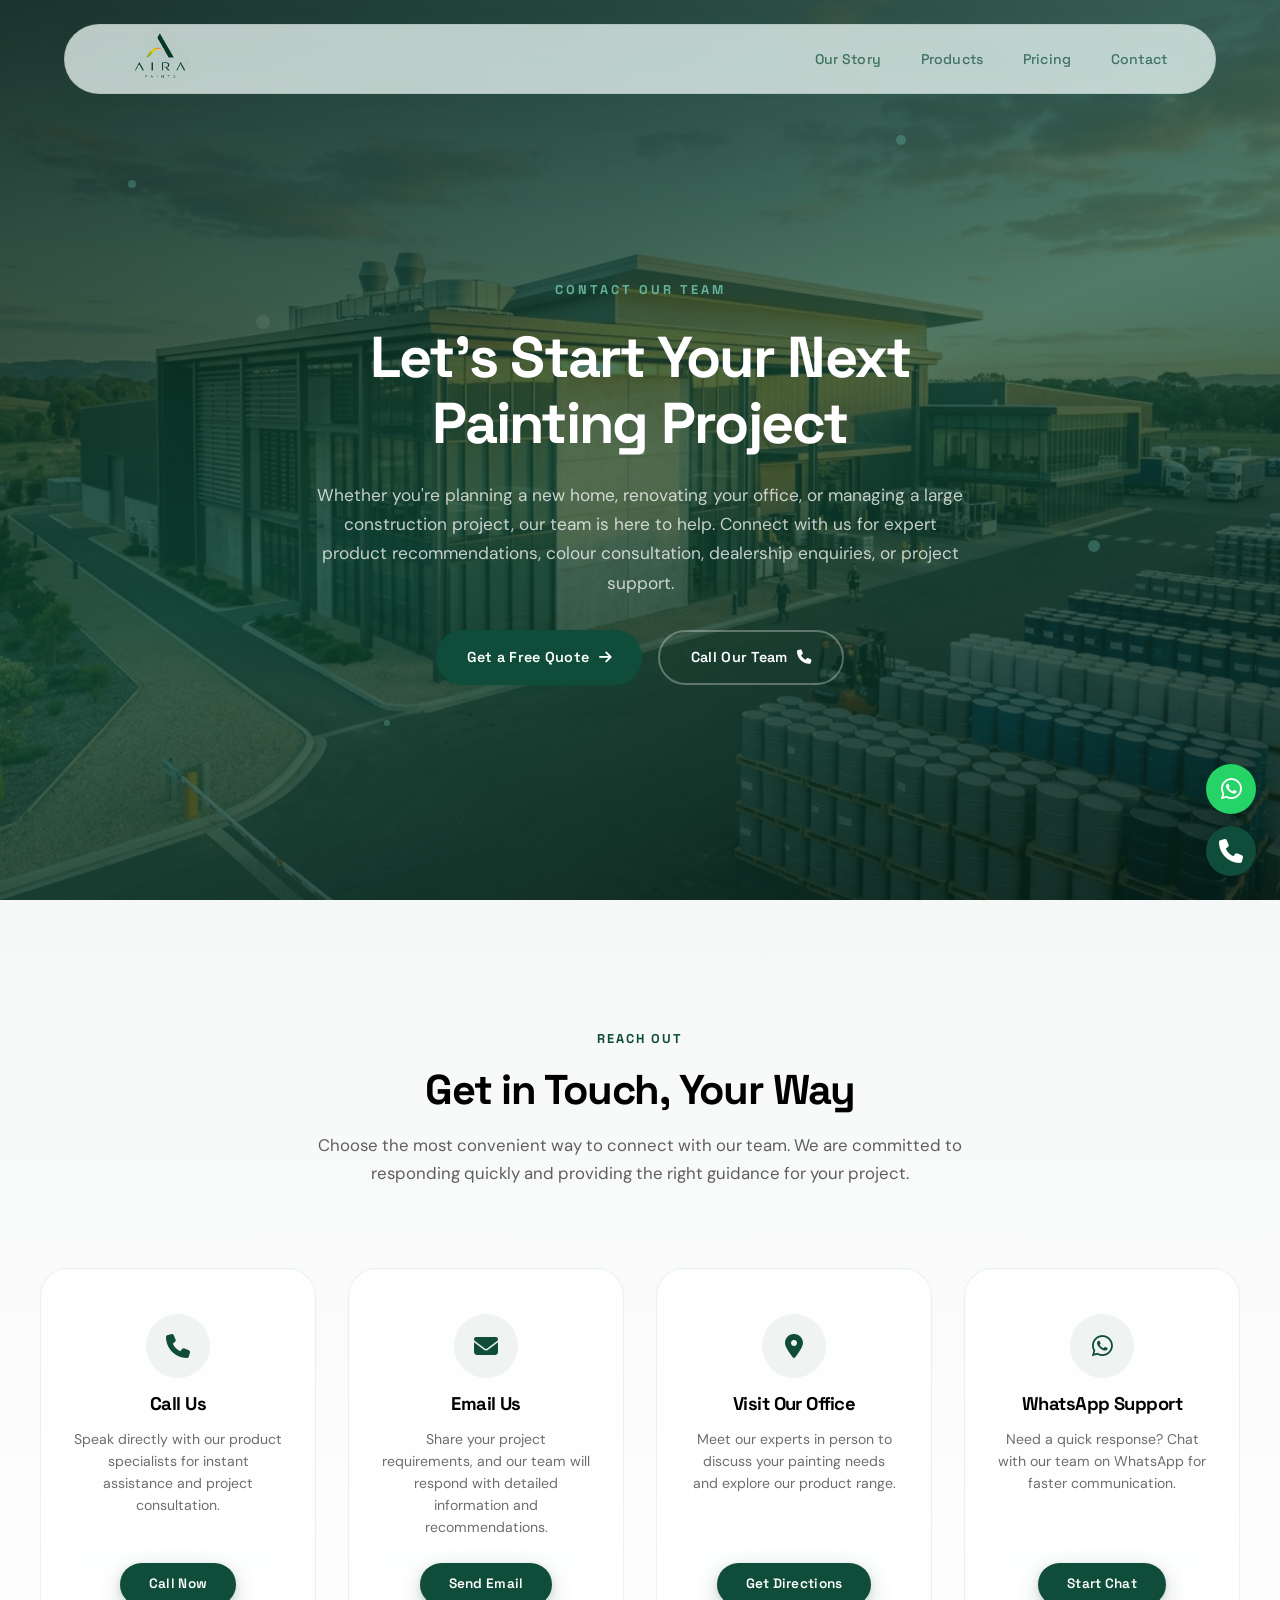
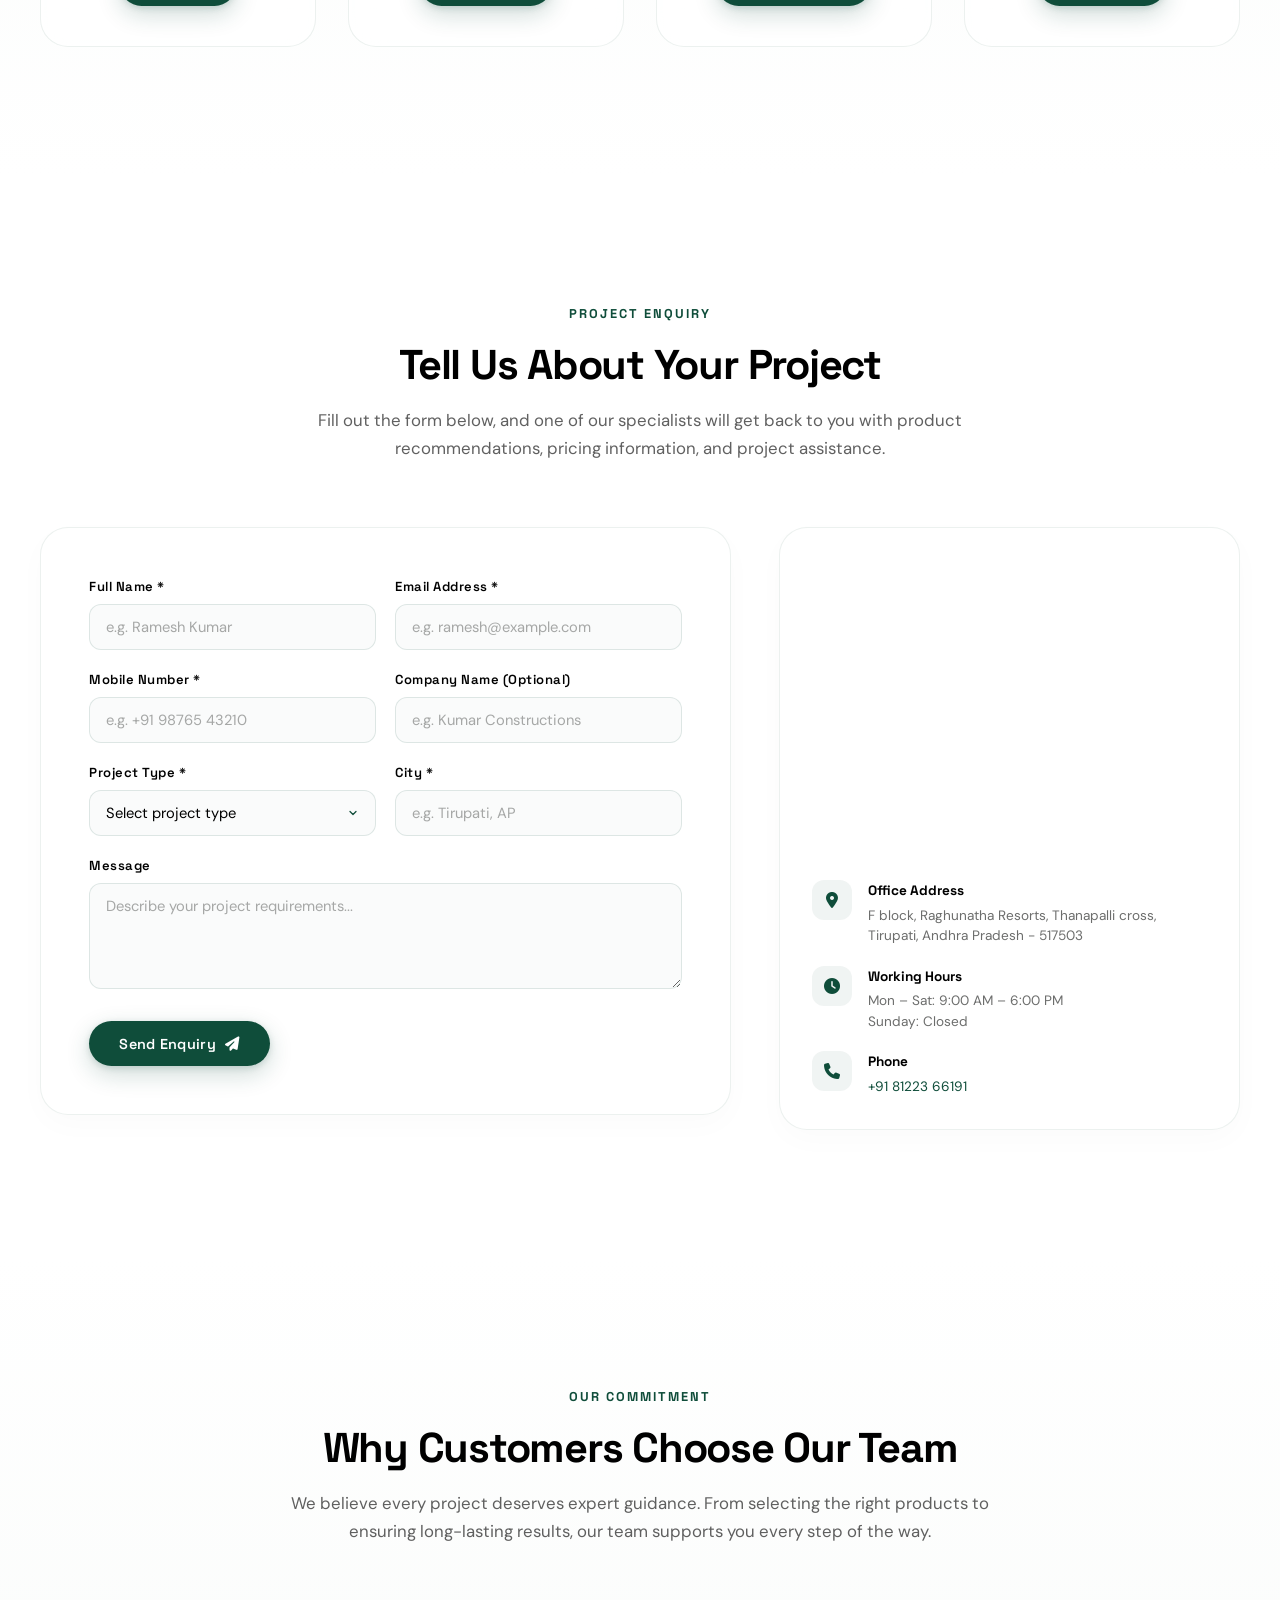
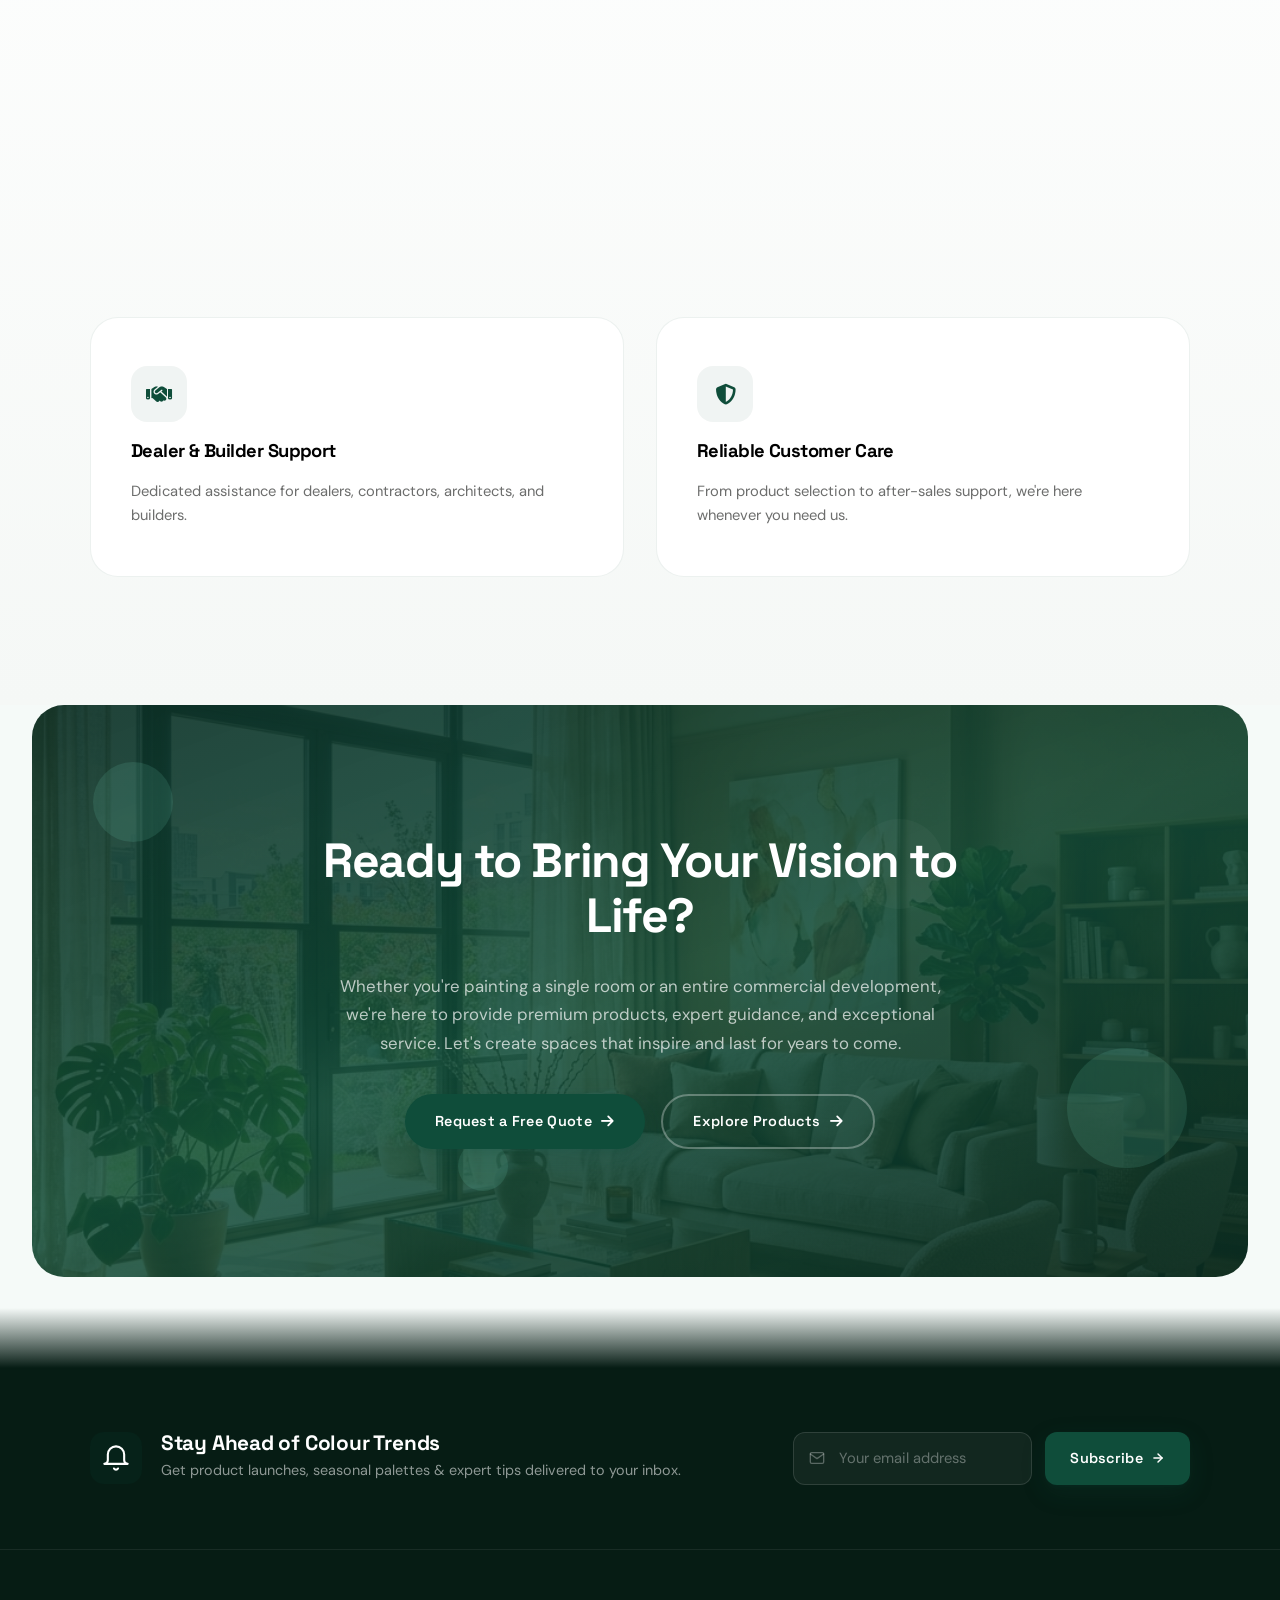
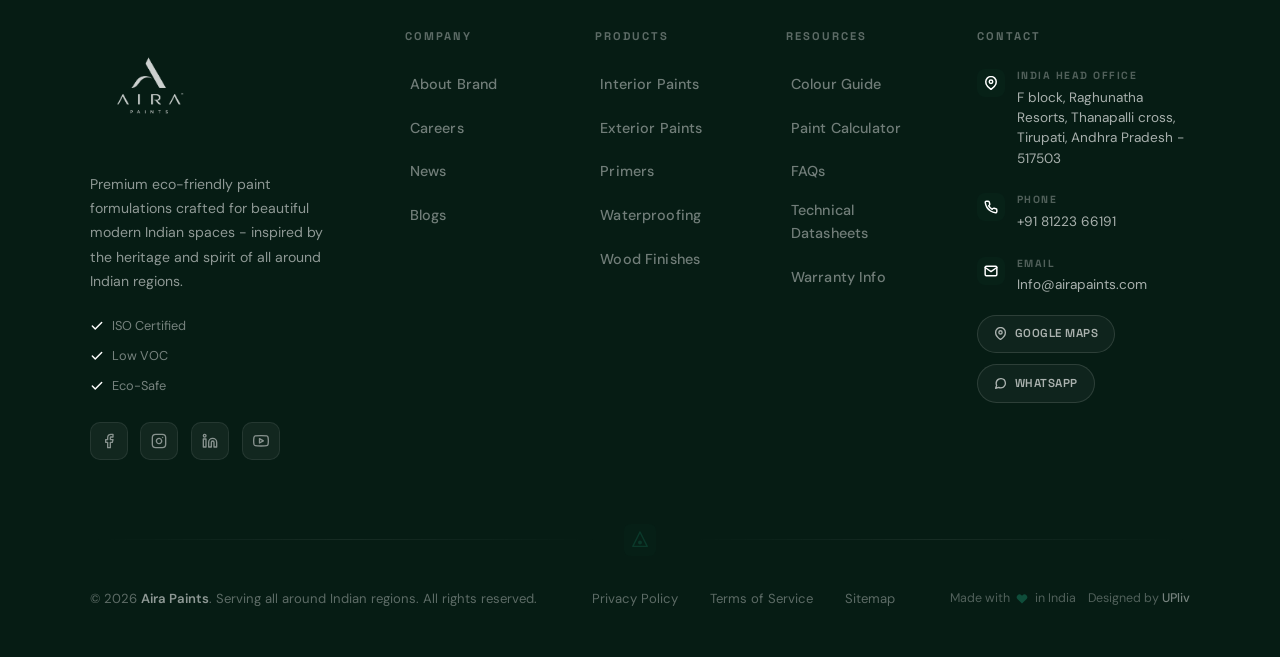
==== commit 0306fb26: "feat: high-security configuration, enterprise robots.txt, valid sitemap.xml and headers" ====
--- a/contact.html
+++ b/contact.html
@@ -7,6 +7,9 @@
   <title>Contact Us | Aira Paints</title>
   <meta name="description"
     content="Get in touch with Aira Paints for product consultation, dealership enquiries, colour guidance, and project support. Call, email, or visit our office.">
+  <link rel="canonical" href="https://www.airapaints.com/contact.html">
+  <meta name="referrer" content="strict-origin-when-cross-origin">
+  <meta http-equiv="X-Content-Type-Options" content="nosniff">
   <link rel="stylesheet" href="index.css">
   <link rel="stylesheet" href="contact.css?v=1.0">
   <link rel="stylesheet" href="mobile.css">
@@ -393,7 +396,7 @@
     <div class="footer-divider" aria-hidden="true"><div class="divider-line"></div><div class="footer-brand-stamp"><svg width="32" height="32" viewBox="0 0 40 40" fill="none" aria-hidden="true"><rect width="40" height="40" rx="8" fill="rgba(15,77,58,0.12)" /><path d="M20 10L11 28h18L20 10z" fill="none" stroke="#0F4D3A" stroke-width="1.8" stroke-linejoin="round" /><circle cx="20" cy="23" r="2.5" fill="#0F4D3A" /></svg></div><div class="divider-line"></div></div>
     <div class="footer-bottom">
       <p class="copyright">&copy; 2026 <strong>Aira Paints</strong>. Serving all around Indian regions. All rights reserved.</p>
-      <div class="footer-legal"><a href="#privacy">Privacy Policy</a><span class="sep" aria-hidden="true"></span><a href="#terms">Terms of Service</a><span class="sep" aria-hidden="true"></span><a href="sitemap.xml" target="_blank">Sitemap</a></div>
+      <div class="footer-legal"><a href="#privacy">Privacy Policy</a><span class="sep" aria-hidden="true"></span><a href="#terms">Terms of Service</a><span class="sep" aria-hidden="true"></span><a href="sitemap.xml" target="_blank" rel="noopener noreferrer">Sitemap</a></div>
       <div class="footer-made-in"><span>Made with</span><svg width="12" height="12" viewBox="0 0 24 24" fill="#0F4D3A" stroke="none" aria-hidden="true"><path d="M20.84 4.61a5.5 5.5 0 0 0-7.78 0L12 5.67l-1.06-1.06a5.5 5.5 0 0 0-7.78 7.78l1.06 1.06L12 21.23l7.78-7.78 1.06-1.06a5.5 5.5 0 0 0 0-7.78z" /></svg><span>in India</span><span class="sep" aria-hidden="true"></span><span>Designed by <a href="https://www.theupliv.com" target="_blank" rel="noopener noreferrer">UPliv</a></span></div>
     </div>
   </footer>
--- a/index.css
+++ b/index.css
@@ -646,6 +646,11 @@
   50%       { transform: translateY(6px); }
 }
 
+/* Carousel arrow buttons — hidden on desktop, shown by mobile.css */
+.hero-arrow {
+  display: none;
+}
+
 /* - Ensure slide content sits above bg layer - */
 .hero-slide-content {
   position: relative;
@@ -6965,26 +6970,33 @@
   min-width: 100vw !important;
 }
 
-/* Mobile Splash Screen - Full logo visible, white background */
+/* Splash screen removed in mobile view */
 @media (max-width: 768px) {
+  #splash-screen,
   .splash-overlay {
-    background-color: #ffffff !important;
-    background: #ffffff !important;
-  }
-  .splash-content,
-  .splash-content.full-screen-splash-video {
-    background-color: #ffffff !important;
-    background: #ffffff !important;
-  }
-  .splash-video-media {
-    /* Show the FULL video without any cropping on mobile */
-    width: 100% !important;
-    height: 100% !important;
-    min-width: unset !important;
-    max-width: 100% !important;
-    object-fit: contain !important;
-    background-color: #ffffff !important;
-    background: #ffffff !important;
+    display: none !important;
+    opacity: 0 !important;
+    visibility: hidden !important;
+    pointer-events: none !important;
+  }
+
+  /* Ensure body and page content remain visible and scrollable in mobile view */
+  body.loading {
+    overflow: visible !important;
+    overflow-x: clip !important;
+  }
+
+  body.loading main,
+  body.loading #bg-canvas {
+    opacity: 1 !important;
+    transform: none !important;
+    visibility: visible !important;
+  }
+
+  body.loading #site-header {
+    opacity: 1 !important;
+    transform: translateX(-50%) translateY(0) !important;
+    visibility: visible !important;
   }
 }
 
--- a/mobile.css
+++ b/mobile.css
@@ -244,27 +244,32 @@
    4. GLOBAL TYPOGRAPHY — FLUID SCALE
    ============================================================ */
 @media (max-width: 768px) {
-  /* Splash screen overlay - white background to seamlessly match video on mobile */
+  /* Splash screen removed in mobile view */
+  #splash-screen,
   .splash-overlay {
-    background-color: #ffffff !important;
-    background: #ffffff !important;
-  }
-
-  .splash-content,
-  .splash-content.full-screen-splash-video {
-    background-color: #ffffff !important;
-    background: #ffffff !important;
-  }
-
-  .splash-video-media {
-    /* Show FULL logo without cropping on mobile */
-    width: 100% !important;
-    height: 100% !important;
-    min-width: unset !important;
-    max-width: 100% !important;
-    object-fit: contain !important;
-    background-color: #ffffff !important;
-    background: #ffffff !important;
+    display: none !important;
+    opacity: 0 !important;
+    visibility: hidden !important;
+    pointer-events: none !important;
+  }
+
+  /* Ensure body and page content remain visible and scrollable in mobile view */
+  body.loading {
+    overflow: visible !important;
+    overflow-x: clip !important;
+  }
+
+  body.loading main,
+  body.loading #bg-canvas {
+    opacity: 1 !important;
+    transform: none !important;
+    visibility: visible !important;
+  }
+
+  body.loading #site-header {
+    opacity: 1 !important;
+    transform: translateX(-50%) translateY(0) !important;
+    visibility: visible !important;
   }
 
   h1 {
@@ -431,13 +436,13 @@
     position: relative !important;
     top: 0 !important;
     aspect-ratio: auto !important;
-    height: 290px !important;
-    min-height: 290px !important;
+    height: 360px !important;
+    min-height: 360px !important;
     max-height: none !important;
     overflow: hidden !important;
     border-radius: 24px !important;
     margin: 10px !important;
-    margin-top: 72px !important; /* Space below header */
+    margin-top: 72px !important;
     width: calc(100% - 20px) !important;
     box-shadow: 0 15px 35px rgba(0, 0, 0, 0.22) !important;
   }
@@ -458,7 +463,7 @@
     width: 100% !important;
     height: 100% !important;
     box-sizing: border-box !important;
-    padding-top: 0.5rem !important; /* Extremely compact padding */
+    padding-top: 0.5rem !important;
   }
 
   .hero-slide-info {
@@ -519,8 +524,8 @@
   }
 
   .hero-slide .product-can-wrap {
-    width: 150px !important;
-    height: 220px !important;
+    width: 170px !important;
+    height: 270px !important;
     max-width: 100% !important;
     margin: 0 auto !important;
     display: flex !important;
@@ -529,8 +534,8 @@
   }
 
   .hero-slide .product-can-img {
-    height: 195px !important;
-    max-height: 195px !important;
+    height: 270px !important;
+    max-height: 270px !important;
     width: auto !important;
     max-width: 100% !important;
     object-fit: contain !important;
@@ -567,15 +572,58 @@
 
   /* Compact pagination dots */
   .hero-pagination {
-    bottom: 1.2rem !important;
+    bottom: 0.75rem !important;
+  }
+
+  /* ── Mobile Carousel Arrow Buttons ── */
+  .hero-arrow {
+    display: flex !important;
+    align-items: center !important;
+    justify-content: center !important;
+    position: absolute !important;
+    top: 50% !important;
+    transform: translateY(-50%) !important;
+    width: 30px !important;
+    height: 30px !important;
+    border-radius: 50% !important;
+    background: rgba(255, 255, 255, 0.18) !important;
+    border: 1.5px solid rgba(255, 255, 255, 0.35) !important;
+    color: #fff !important;
+    font-size: 0.72rem !important;
+    cursor: pointer !important;
+    z-index: 20 !important;
+    backdrop-filter: blur(6px) !important;
+    -webkit-backdrop-filter: blur(6px) !important;
+    transition: background 0.2s ease, transform 0.15s ease, opacity 0.2s ease !important;
+    outline: none !important;
+    box-shadow: 0 2px 8px rgba(0,0,0,0.25) !important;
+    padding: 0 !important;
+  }
+
+  .hero-arrow:active {
+    transform: translateY(-50%) scale(0.9) !important;
+    background: rgba(255, 255, 255, 0.32) !important;
+  }
+
+  .hero-arrow--disabled {
+    opacity: 0.3 !important;
+    pointer-events: none !important;
+  }
+
+  .hero-arrow-prev {
+    left: 10px !important;
+  }
+
+  .hero-arrow-next {
+    right: 10px !important;
   }
 }
 
 /* Extra small screens adjustments */
 @media (max-width: 380px) {
   .hero-stage {
-    height: 270px !important;
-    min-height: 270px !important;
+    height: 320px !important;
+    min-height: 320px !important;
   }
   .hero-slide-content {
     grid-template-columns: 1.1fr 0.9fr !important;
@@ -593,12 +641,12 @@
     overflow: hidden;
   }
   .hero-slide .product-can-wrap {
-    width: 130px !important;
-    height: 180px !important;
+    width: 150px !important;
+    height: 240px !important;
   }
   .hero-slide .product-can-img {
-    height: 165px !important;
-    max-height: 165px !important;
+    height: 230px !important;
+    max-height: 230px !important;
   }
 }
 
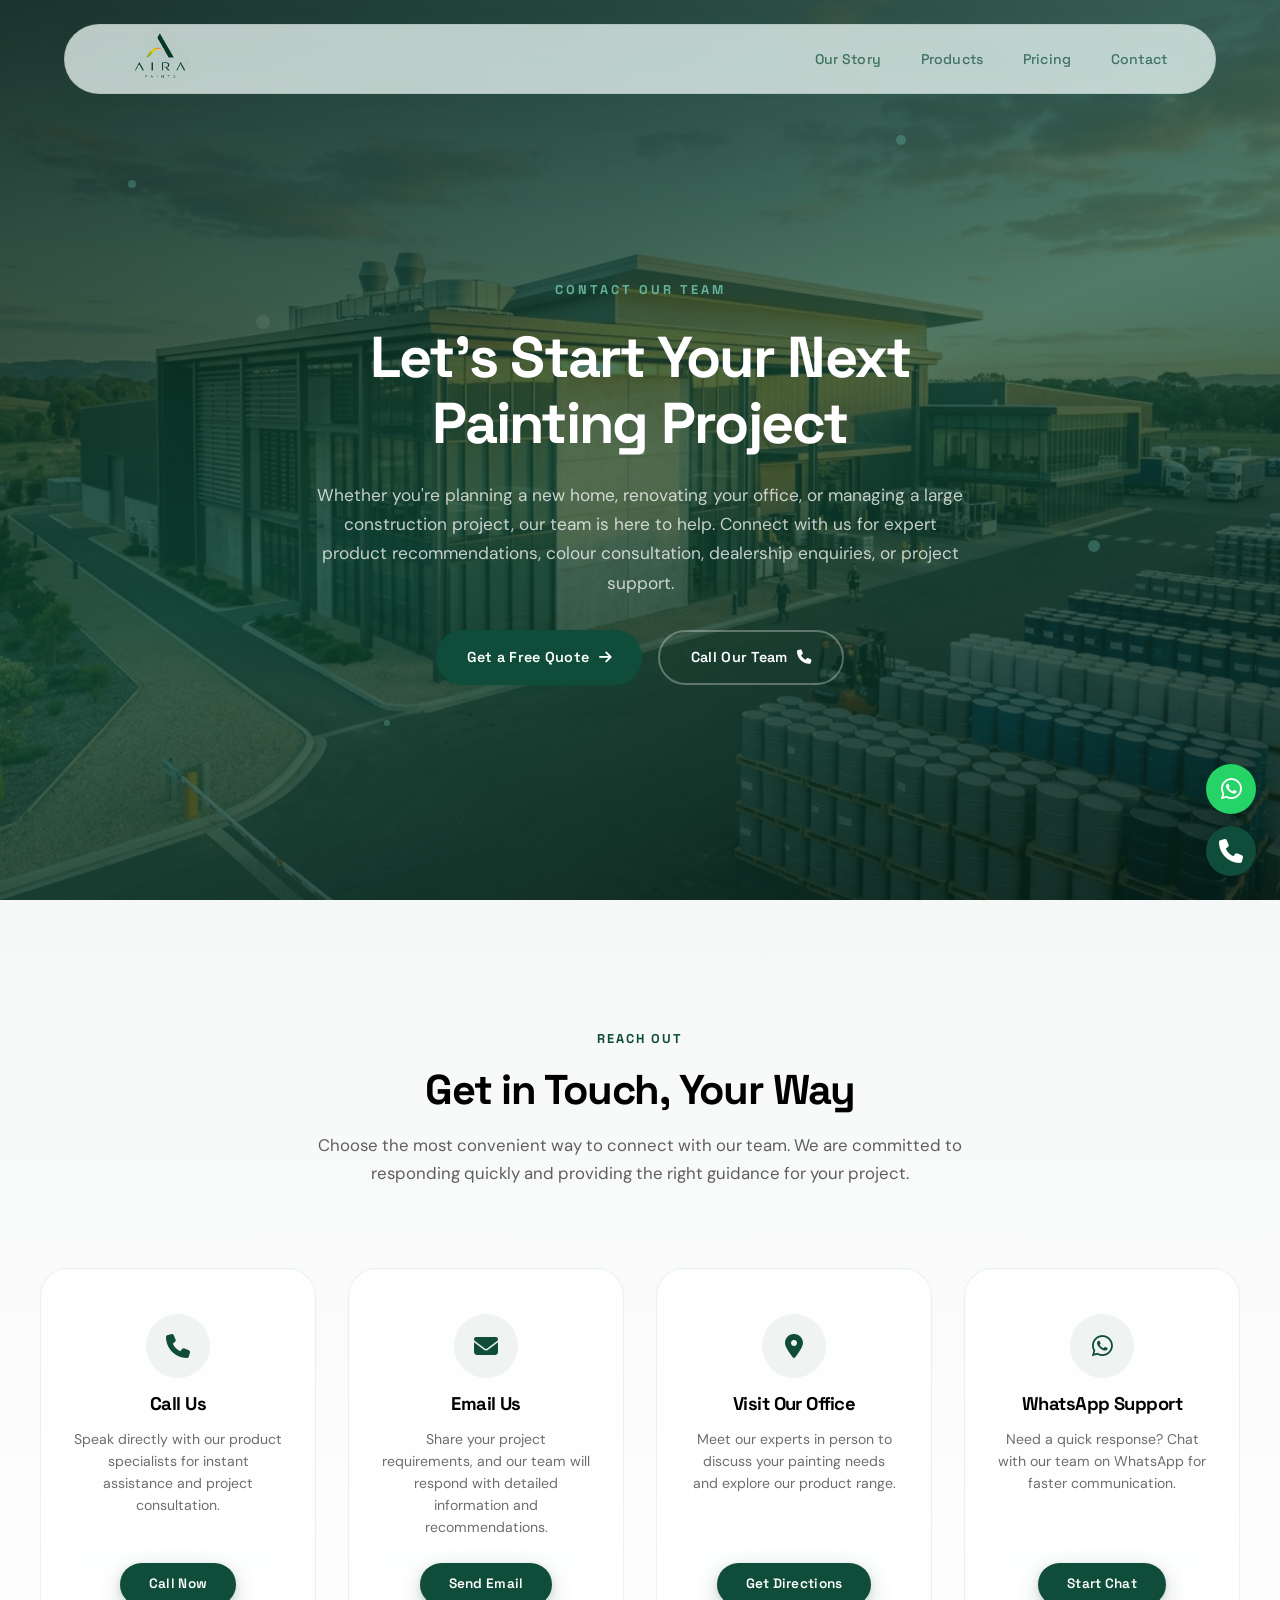
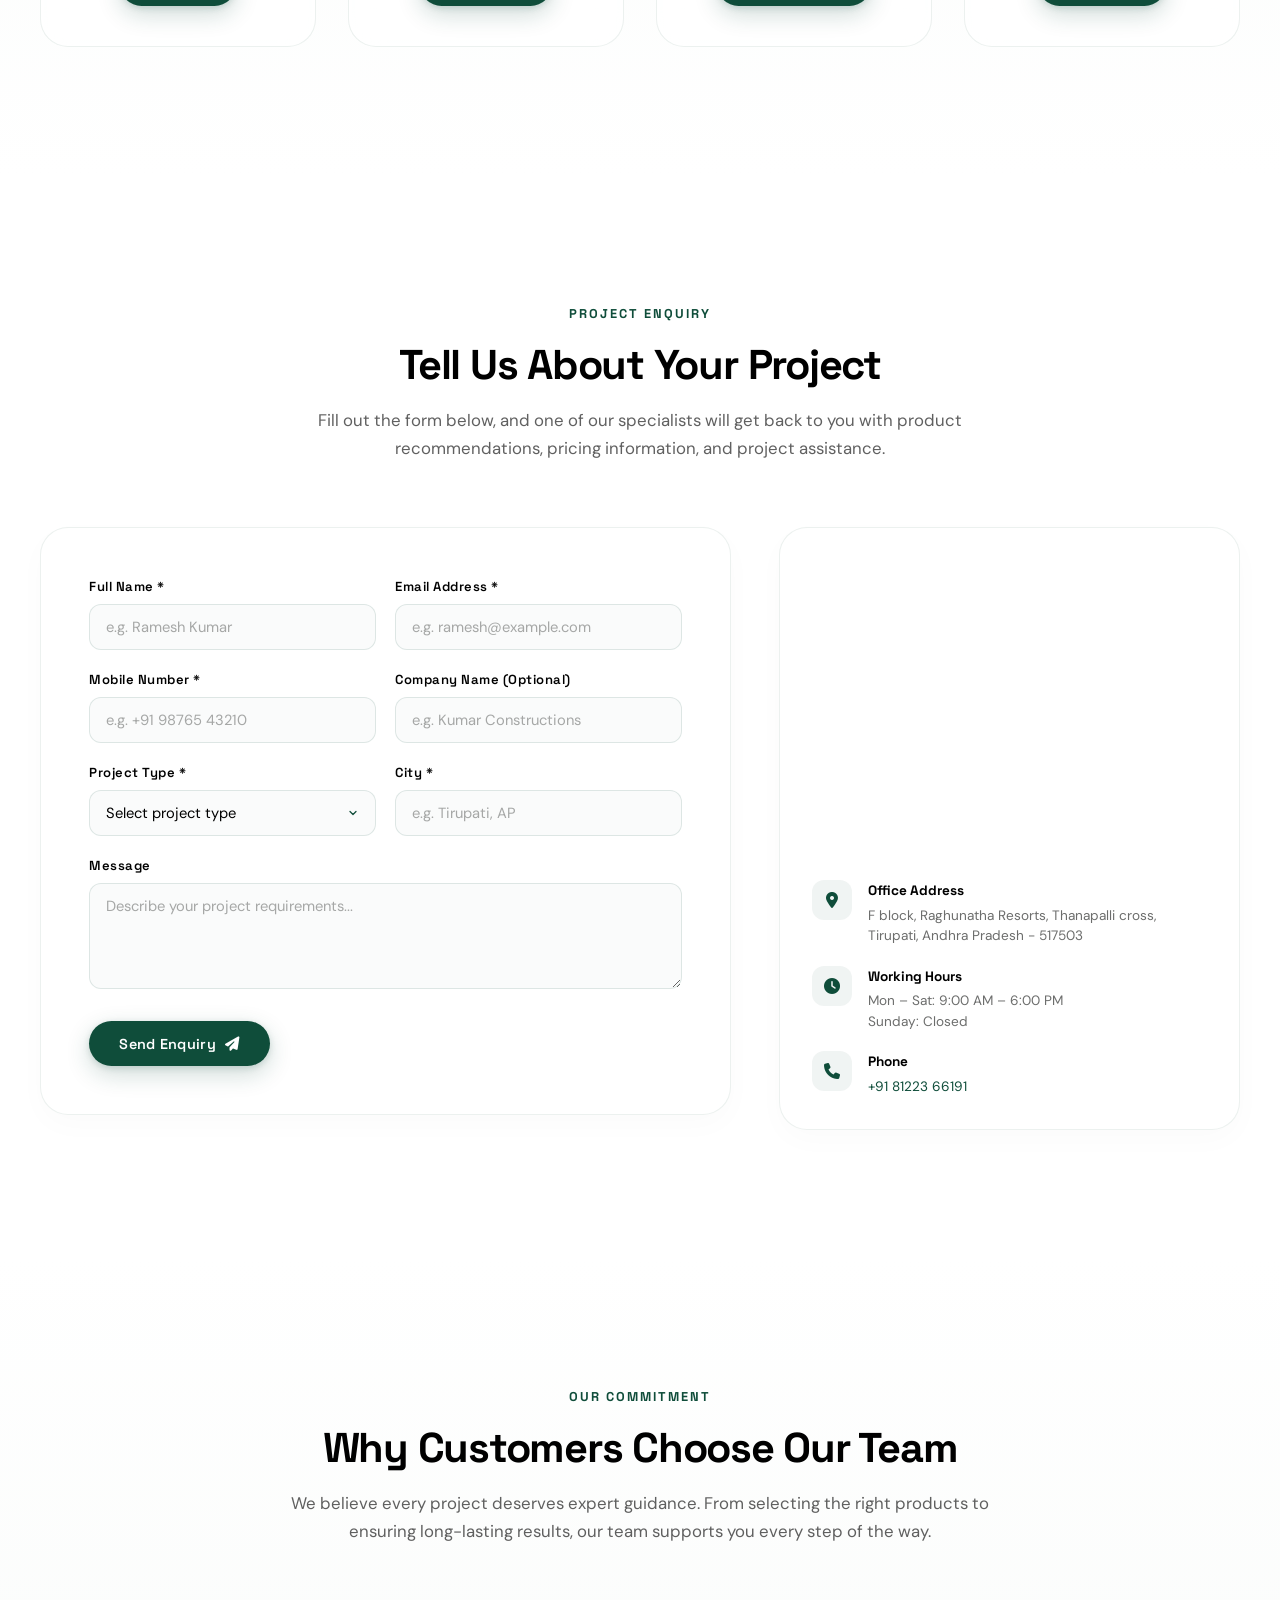
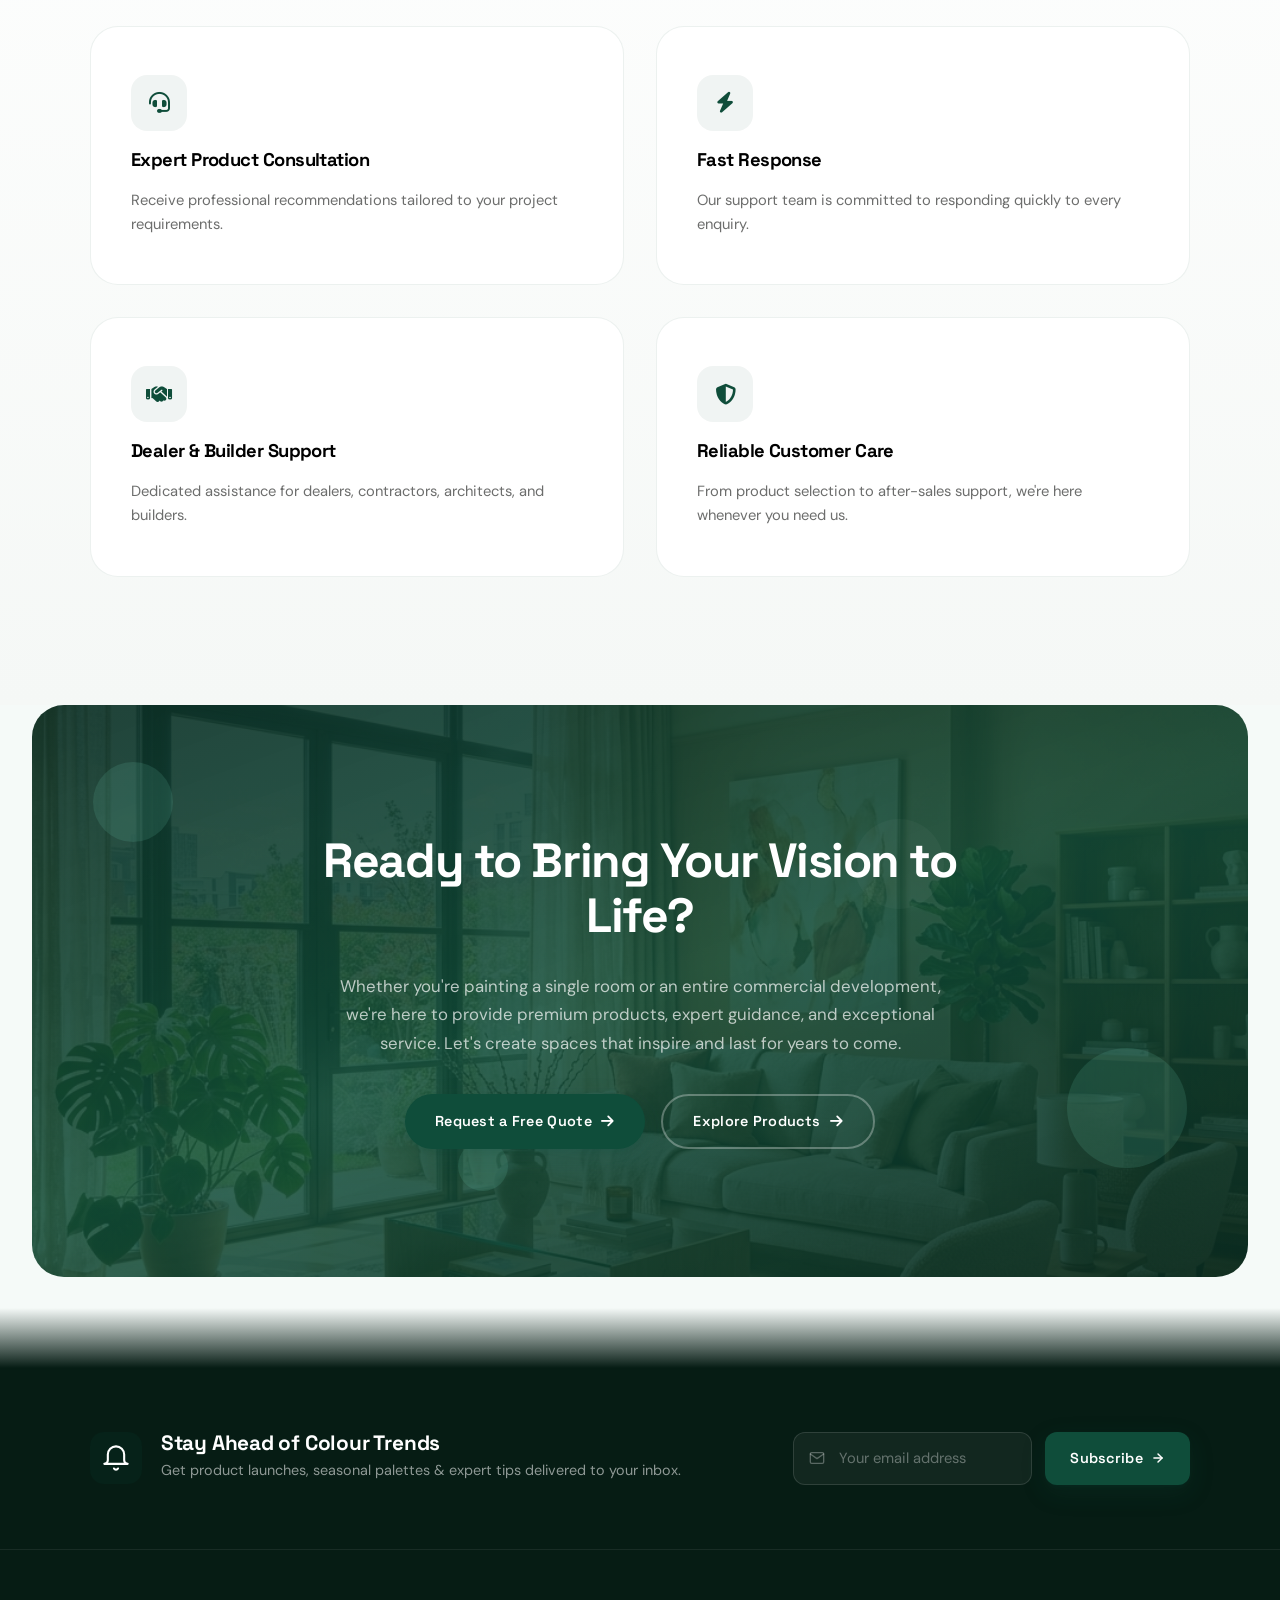
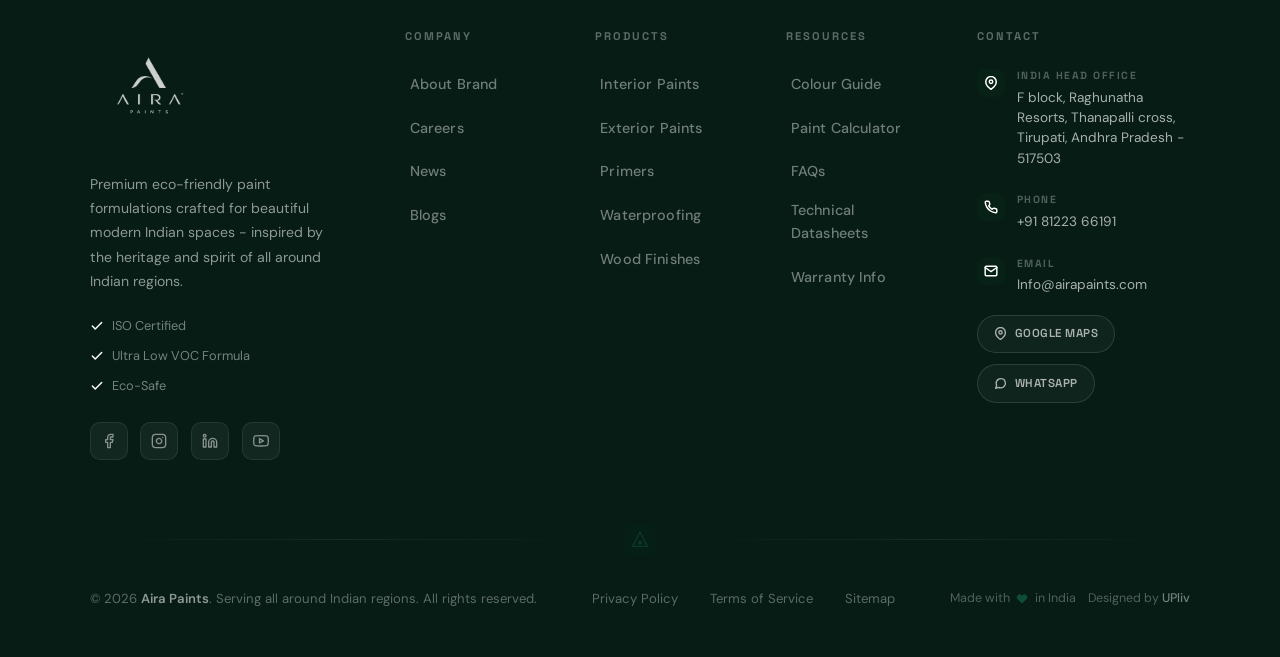
==== commit dcb9f1a2: "Update footer certification badge from Low VOC to Ultra Low VOC Formula across all pages" ====
--- a/contact.html
+++ b/contact.html
@@ -7,6 +7,7 @@
   <title>Contact Us | Aira Paints</title>
   <meta name="description"
     content="Get in touch with Aira Paints for product consultation, dealership enquiries, colour guidance, and project support. Call, email, or visit our office.">
+  <meta name="google-site-verification" content="5pdi7kXiRsGgTwR4P0EEyLO2jndE5kmSibsUqjvOtas">
   <link rel="canonical" href="https://www.airapaints.com/contact.html">
   <meta name="referrer" content="strict-origin-when-cross-origin">
   <meta http-equiv="X-Content-Type-Options" content="nosniff">
@@ -366,7 +367,7 @@
           <p class="brand-bio">Premium eco-friendly paint formulations crafted for beautiful modern Indian spaces - inspired by the heritage and spirit of all around Indian regions.</p>
           <div class="footer-certs" aria-label="Brand certifications">
             <div class="footer-cert-item"><svg width="14" height="14" viewBox="0 0 24 24" fill="none" stroke="currentColor" stroke-width="2.5" stroke-linecap="round" stroke-linejoin="round" aria-hidden="true"><polyline points="20 6 9 17 4 12" /></svg> ISO Certified</div>
-            <div class="footer-cert-item"><svg width="14" height="14" viewBox="0 0 24 24" fill="none" stroke="currentColor" stroke-width="2.5" stroke-linecap="round" stroke-linejoin="round" aria-hidden="true"><polyline points="20 6 9 17 4 12" /></svg> Low VOC</div>
+            <div class="footer-cert-item"><svg width="14" height="14" viewBox="0 0 24 24" fill="none" stroke="currentColor" stroke-width="2.5" stroke-linecap="round" stroke-linejoin="round" aria-hidden="true"><polyline points="20 6 9 17 4 12" /></svg> Ultra Low VOC Formula</div>
             <div class="footer-cert-item"><svg width="14" height="14" viewBox="0 0 24 24" fill="none" stroke="currentColor" stroke-width="2.5" stroke-linecap="round" stroke-linejoin="round" aria-hidden="true"><polyline points="20 6 9 17 4 12" /></svg> Eco-Safe</div>
           </div>
           <div class="social-links" aria-label="Social media">
--- a/index.css
+++ b/index.css
@@ -656,13 +656,14 @@
   position: relative;
   z-index: 2;
   width: 100%;
-  max-width: 1200px;
+  height: 100%;
+  max-width: 1300px;
   margin: 0 auto;
-  padding: 0 7%;
+  padding: 0 6%;
   display: grid;
-  grid-template-columns: 1.1fr 0.9fr;
-  align-items: center;
-  gap: 6rem;
+  grid-template-columns: 1.05fr 0.95fr;
+  align-items: stretch;
+  gap: 4rem;
 }
 
 
@@ -670,6 +671,7 @@
 .hero-slide-info {
   display: flex;
   flex-direction: column;
+  justify-content: center;
   gap: 1.6rem;
   color: var(--white);
 }
@@ -758,7 +760,8 @@
 .hero-slide-visual {
   display: flex;
   justify-content: center;
-  align-items: center;
+  align-items: stretch;
+  height: 100%;
   position: relative;
 }
 
@@ -784,42 +787,53 @@
   transition: transform 0.4s var(--ease-smooth);
 }
 
-/* --- Hero Section - Extra Large & Prominent Cans --- */
+/* --- Hero Section - Full-Height Cans (top = text, bottom = CTA) --- */
 .hero-slide .product-can-wrap {
-  width: 500px;
-  height: 600px;
+  width: 100%;
+  height: 100%;
+  display: flex;
+  align-items: center;
+  justify-content: center;
   transition: all 0.5s var(--ease-smooth);
 }
 
 .hero-slide .product-can-img {
-  height: 520px;
+  height: 100%;
+  width: 100%;
+  max-height: 480px;
+  object-fit: contain;
   filter: drop-shadow(0 40px 60px rgba(0, 0, 0, 0.48));
   animation: canFloat 5s ease-in-out infinite;
 }
 
 .hero-slide .can-glow {
-  width: 400px;
-  height: 120px;
+  width: 380px;
+  height: 380px;
   filter: blur(32px);
   opacity: 0.85;
   transition: all 0.5s var(--ease-smooth);
 }
 
-
 .hero-slide .product-can-img:hover {
   transform: scale(1.06) translateY(-8px);
   filter: drop-shadow(0 45px 65px rgba(0, 0, 0, 0.55));
 }
 
-/* --- Our Products Section - Large & Prominent Cans --- */
+/* --- Our Products Section - Full-Height Cans (top = text, bottom = CTA) --- */
 .product-slide .product-can-wrap {
-  width: 480px;
-  height: 560px;
+  width: 100%;
+  height: 100%;
+  display: flex;
+  align-items: center;
+  justify-content: center;
   transition: all 0.5s var(--ease-smooth);
 }
 
 .product-slide .product-can-img {
-  height: 480px;
+  height: 100%;
+  width: 100%;
+  max-height: 480px;
+  object-fit: contain;
   filter: drop-shadow(0 35px 55px rgba(0, 0, 0, 0.4));
   animation: canFloat 5s ease-in-out infinite;
 }
@@ -839,33 +853,42 @@
 /* Responsive adjustment for Hero & Product cans */
 @media (max-width: 960px) {
   .hero-slide .product-can-wrap {
-    width: 360px;
-    height: 440px;
+    width: 100%;
+    height: 100%;
   }
   .hero-slide .product-can-img {
-    height: 360px;
+    height: 100%;
+    width: 100%;
+    max-height: none;
+    object-fit: contain;
   }
   .product-slide .product-can-wrap {
-    width: 340px;
-    height: 400px;
+    width: 100%;
+    height: 100%;
   }
   .product-slide .product-can-img {
-    height: 340px;
+    height: 100%;
+    width: 100%;
+    max-height: none;
+    object-fit: contain;
   }
 }
 
 @media (max-width: 480px) {
   .hero-slide .product-can-wrap {
-    width: 350px;
-    height: 410px;
+    width: 100%;
+    height: 320px;
     margin: 0 auto;
   }
   .hero-slide .product-can-img {
-    height: 380px;
+    height: 100%;
+    width: 100%;
+    max-height: none;
+    object-fit: contain;
   }
   .hero-slide .can-glow {
-    width: 300px;
-    height: 100px;
+    width: 260px;
+    height: 260px;
   }
   /* Center the visual on active slides by ensuring there is no horizontal transform */
   .hero-slide .hero-slide-visual {
@@ -875,12 +898,15 @@
     transform: translateY(0) scale(1) !important;
   }
   .product-slide .product-can-wrap {
-    width: 290px;
-    height: 350px;
+    width: 100%;
+    height: 320px;
     margin: 0 auto;
   }
   .product-slide .product-can-img {
-    height: 310px;
+    height: 100%;
+    width: 100%;
+    max-height: none;
+    object-fit: contain;
   }
 }
 
@@ -1065,46 +1091,7 @@
   border-radius: 50%;
 }
 
-@media (max-width: 768px) {
-  .hero-slide-content {
-    grid-template-columns: 1fr !important;
-    gap: 2rem !important;
-    text-align: center !important;
-    padding-top: 5rem !important;
-    padding-bottom: 2rem !important;
-    display: flex !important;
-    flex-direction: column !important;
-    align-items: center !important;
-  }
-  .hero-slide-info {
-    align-items: center !important;
-  }
-  .hero-slide-ctas {
-    justify-content: center !important;
-  }
-  .hero-slide-visual {
-    width: 100% !important;
-    display: flex !important;
-    justify-content: center !important;
-    align-items: center !important;
-    margin-top: 1rem !important;
-  }
-}
-
-@media (max-width: 960px) {
-  .hero-slide-content {
-    grid-template-columns: 1fr;
-    gap: 3rem;
-    text-align: center;
-    padding-top: 80px;
-  }
-  .hero-slide-info {
-    align-items: center;
-  }
-  .hero-slide-ctas {
-    justify-content: center;
-  }
-}
+
 
 /* ---- RIGHT: 3D PAINT CAN ---- */
 .hero-visual {
@@ -2244,7 +2231,7 @@
   inset: 0;
   display: grid;
   grid-template-columns: 1fr 1fr;
-  align-items: center;
+  align-items: stretch;
   padding: 0 7% 0 8%;
   gap: 4rem;
   opacity: 0;
@@ -2270,7 +2257,7 @@
 .slide-visual {
   display: flex;
   justify-content: center;
-  align-items: center;
+  align-items: stretch;
   height: 100%;
 }
 
@@ -2279,6 +2266,8 @@
   display: flex;
   align-items: center;
   justify-content: center;
+  height: 100%;
+  width: 100%;
 }
 
 /* Ambient glow */
@@ -2497,6 +2486,7 @@
 .slide-info {
   display: flex;
   flex-direction: column;
+  justify-content: center;
   gap: 1.4rem;
   max-width: 520px;
 }
@@ -6439,8 +6429,7 @@
   border-radius: 28px;
   width: 90%;
   max-width: 720px;
-  max-height: 85vh;
-  overflow-y: auto;
+  overflow: visible;
   padding: 3.5rem 3rem;
   position: relative;
   box-shadow: 0 30px 90px rgba(0, 0, 0, 0.25);
--- a/mobile.css
+++ b/mobile.css
@@ -411,9 +411,12 @@
     padding-top: 6rem !important;
     padding-bottom: 2rem !important;
     display: grid !important;
+    align-items: stretch !important;
+    height: 100% !important;
   }
   .hero-slide-info {
     align-items: flex-start !important;
+    justify-content: center !important;
   }
   .hero-slide-ctas {
     justify-content: flex-start !important;
@@ -456,7 +459,7 @@
   .hero-slide-content {
     display: grid !important;
     grid-template-columns: 1fr 1fr !important;
-    align-items: center !important;
+    align-items: stretch !important;
     gap: 0.6rem !important;
     text-align: left !important;
     padding: 0 1.1rem !important;
@@ -468,6 +471,7 @@
 
   .hero-slide-info {
     align-items: flex-start !important;
+    justify-content: center !important;
     gap: 0.45rem !important;
     width: 100% !important;
   }
@@ -517,6 +521,7 @@
   /* Right Side: Paint Can Visual - Prominent image size */
   .hero-slide-visual {
     width: 100% !important;
+    height: 100% !important;
     display: flex !important;
     justify-content: center !important;
     align-items: center !important;
@@ -524,8 +529,8 @@
   }
 
   .hero-slide .product-can-wrap {
-    width: 170px !important;
-    height: 270px !important;
+    width: 100% !important;
+    height: 100% !important;
     max-width: 100% !important;
     margin: 0 auto !important;
     display: flex !important;
@@ -534,17 +539,17 @@
   }
 
   .hero-slide .product-can-img {
-    height: 270px !important;
-    max-height: 270px !important;
-    width: auto !important;
+    height: 100% !important;
+    max-height: none !important;
+    width: 100% !important;
     max-width: 100% !important;
     object-fit: contain !important;
     filter: drop-shadow(0 15px 30px rgba(0, 0, 0, 0.45)) !important;
   }
 
   .hero-slide .can-glow {
-    width: 150px !important;
-    height: 150px !important;
+    width: 180px !important;
+    height: 180px !important;
     filter: blur(25px) !important;
   }
 
@@ -629,6 +634,8 @@
     grid-template-columns: 1.1fr 0.9fr !important;
     padding: 0 0.8rem !important;
     gap: 0.4rem !important;
+    align-items: stretch !important;
+    height: 100% !important;
   }
   .hero-slide-title {
     font-size: 0.95rem !important;
@@ -641,12 +648,14 @@
     overflow: hidden;
   }
   .hero-slide .product-can-wrap {
-    width: 150px !important;
-    height: 240px !important;
+    width: 100% !important;
+    height: 100% !important;
   }
   .hero-slide .product-can-img {
-    height: 230px !important;
-    max-height: 230px !important;
+    height: 100% !important;
+    max-height: none !important;
+    width: 100% !important;
+    object-fit: contain !important;
   }
 }
 
@@ -1188,9 +1197,9 @@
 
   /* Prominent paint can visual size for mobile viewports */
   .product-slide .product-can-wrap {
-    width: 220px !important;
-    height: 250px !important;
-    max-width: 85% !important;
+    width: 100% !important;
+    height: 380px !important;
+    max-width: 100% !important;
     margin: 0 auto !important;
     display: flex !important;
     align-items: center !important;
@@ -1198,10 +1207,10 @@
   }
 
   .product-slide .product-can-img {
-    height: 230px !important;
-    width: auto !important;
-    max-width: 100% !important;
-    max-height: 230px !important;
+    height: 100% !important;
+    width: 100% !important;
+    max-height: none !important;
+    max-width: 100% !important;
     object-fit: contain !important;
     filter: drop-shadow(0 18px 32px rgba(0, 0, 0, 0.42)) !important;
   }
@@ -1244,9 +1253,9 @@
   }
 
   .product-slide .product-can-wrap {
-    width: 200px !important;
-    height: 230px !important;
-    max-width: 85% !important;
+    width: 100% !important;
+    height: 320px !important;
+    max-width: 100% !important;
     margin: 0 auto !important;
     display: flex !important;
     align-items: center !important;
@@ -1254,9 +1263,9 @@
   }
 
   .product-slide .product-can-img {
-    height: 210px !important;
-    max-height: 210px !important;
-    width: auto !important;
+    height: 100% !important;
+    max-height: none !important;
+    width: 100% !important;
     max-width: 100% !important;
     object-fit: contain !important;
     filter: drop-shadow(0 16px 28px rgba(0, 0, 0, 0.42)) !important;
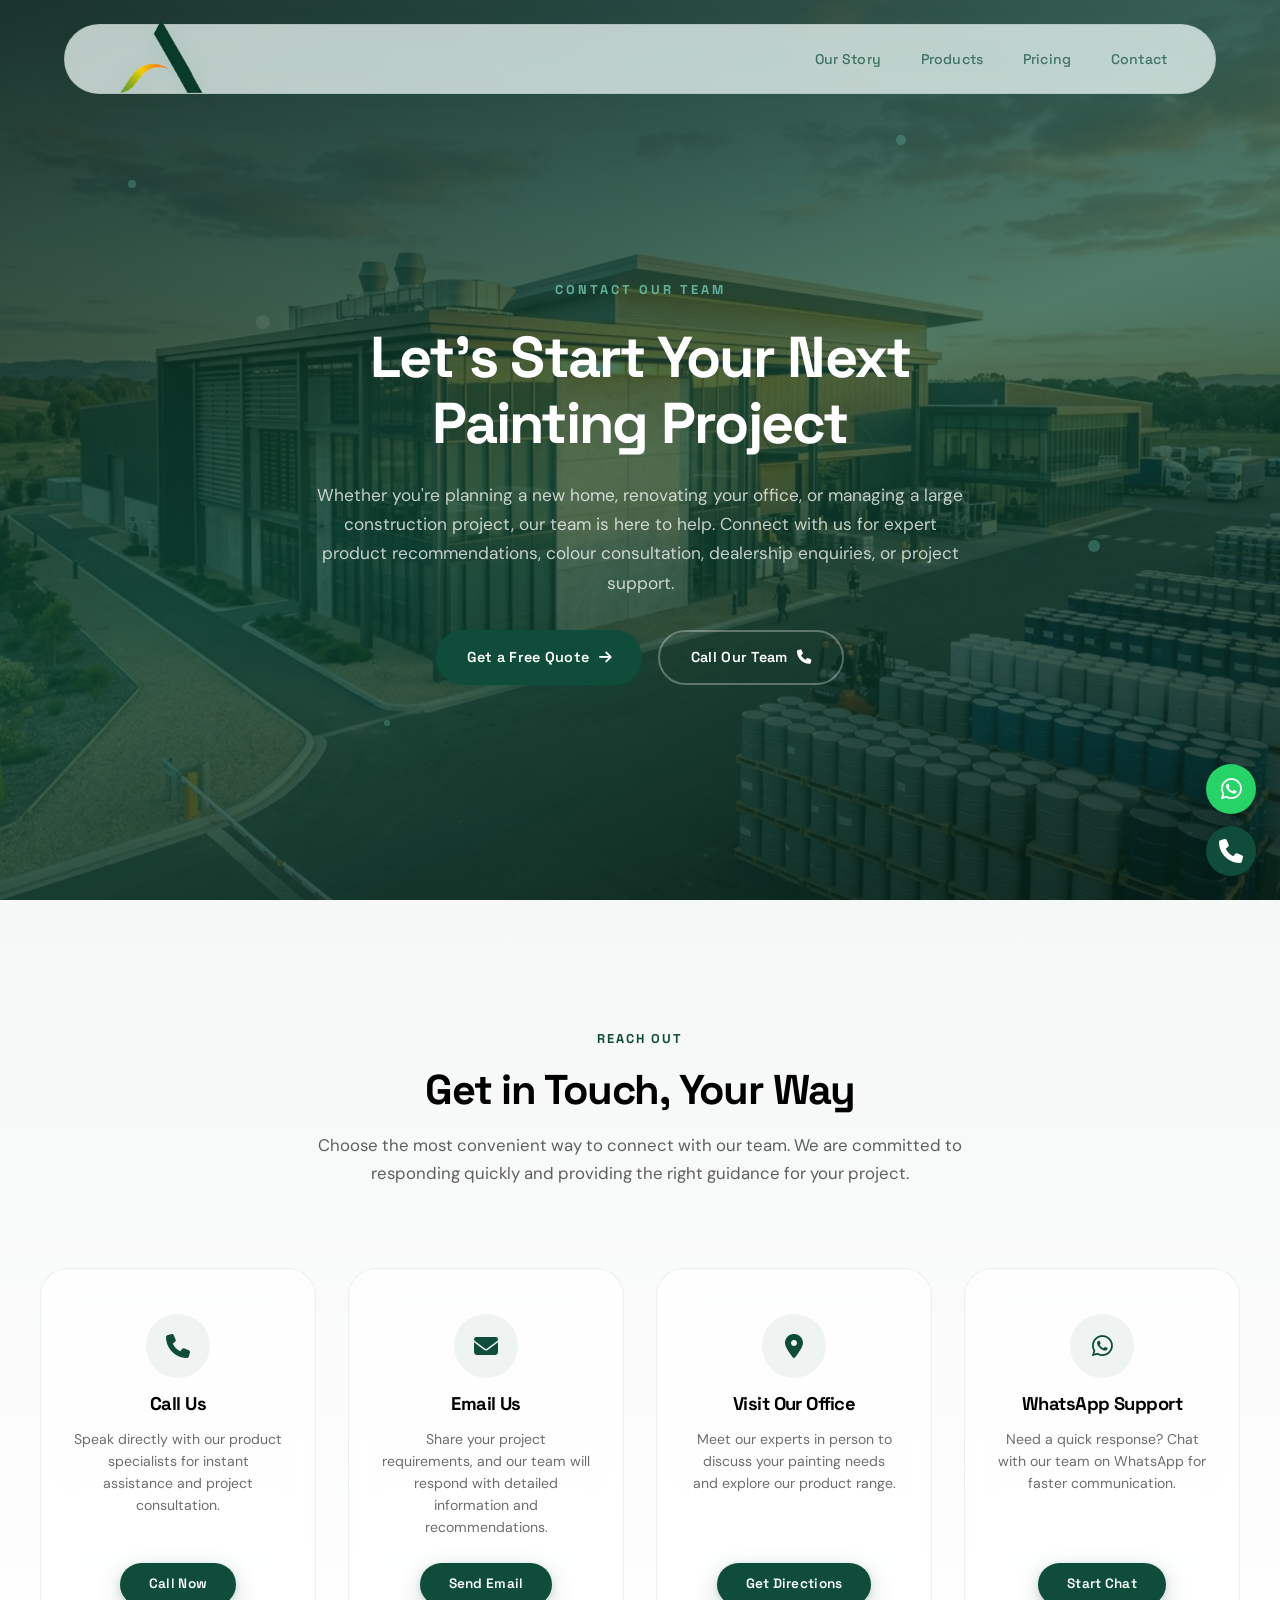
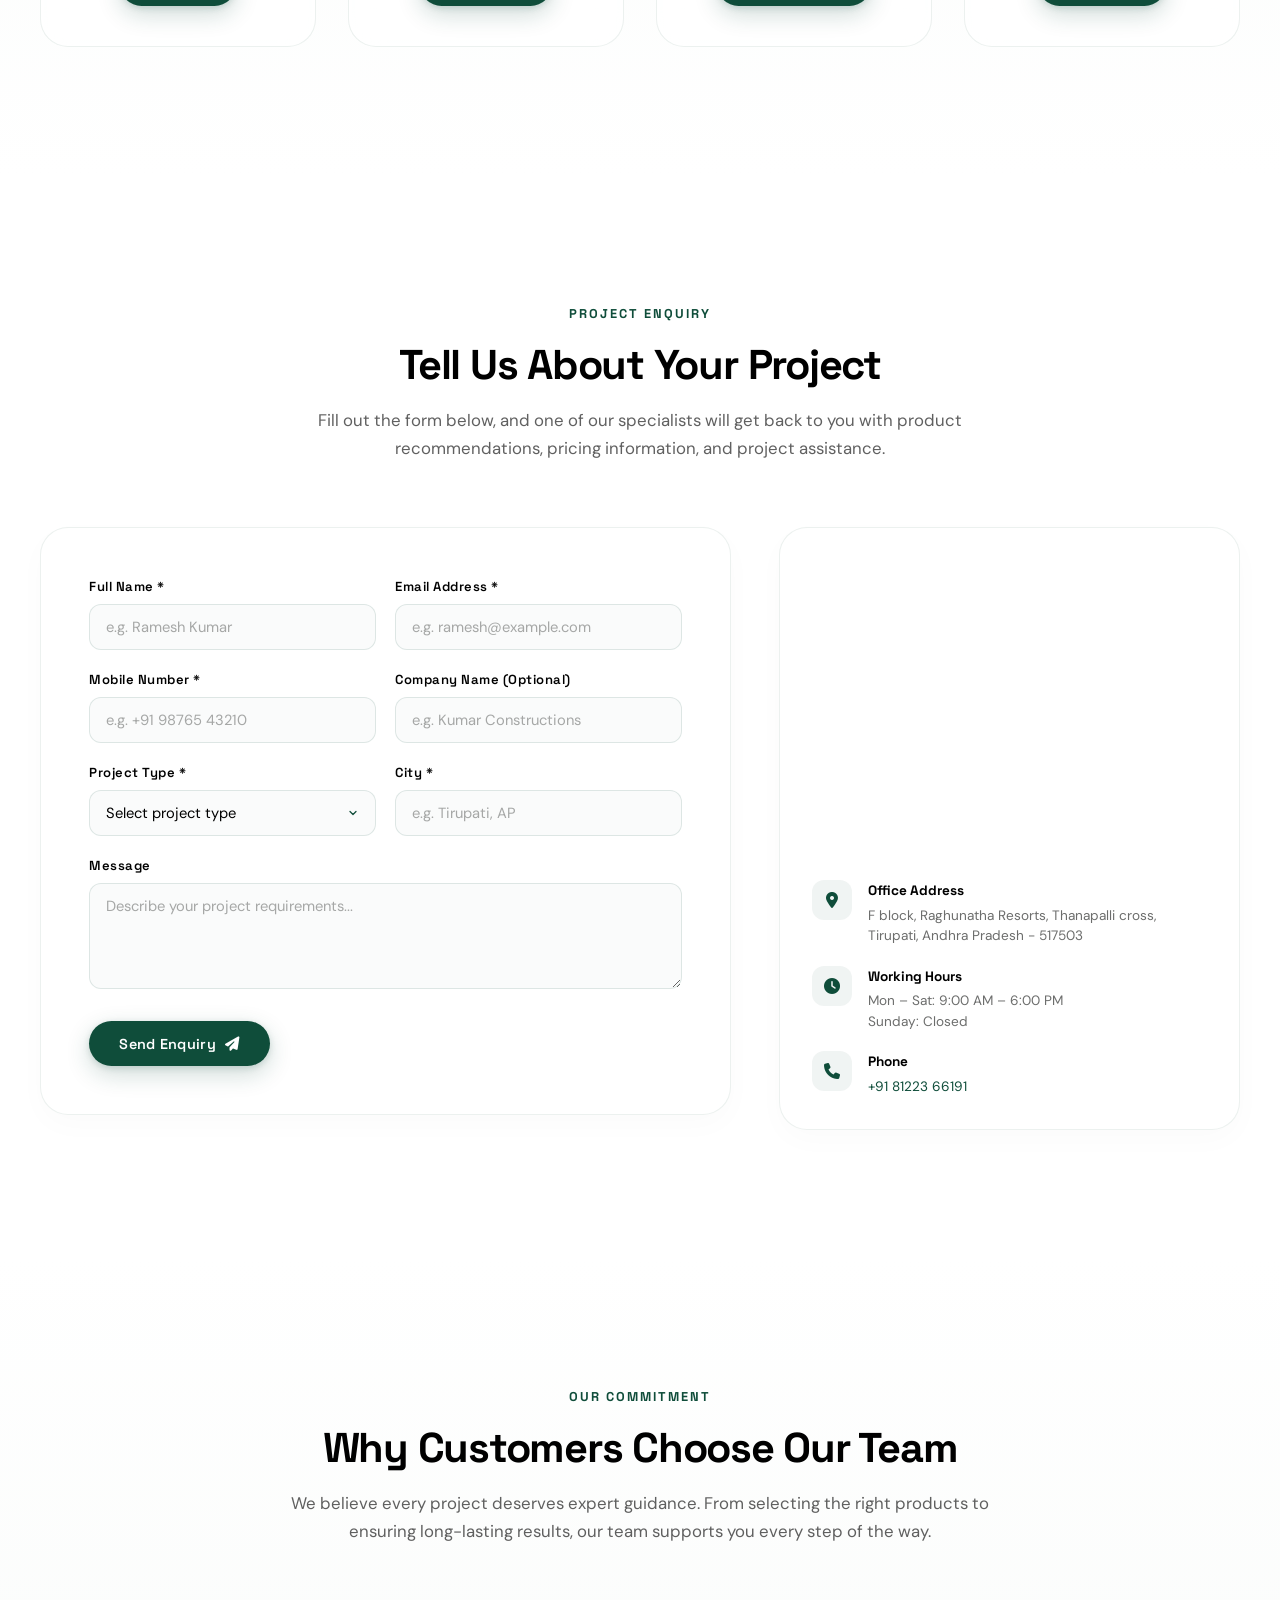
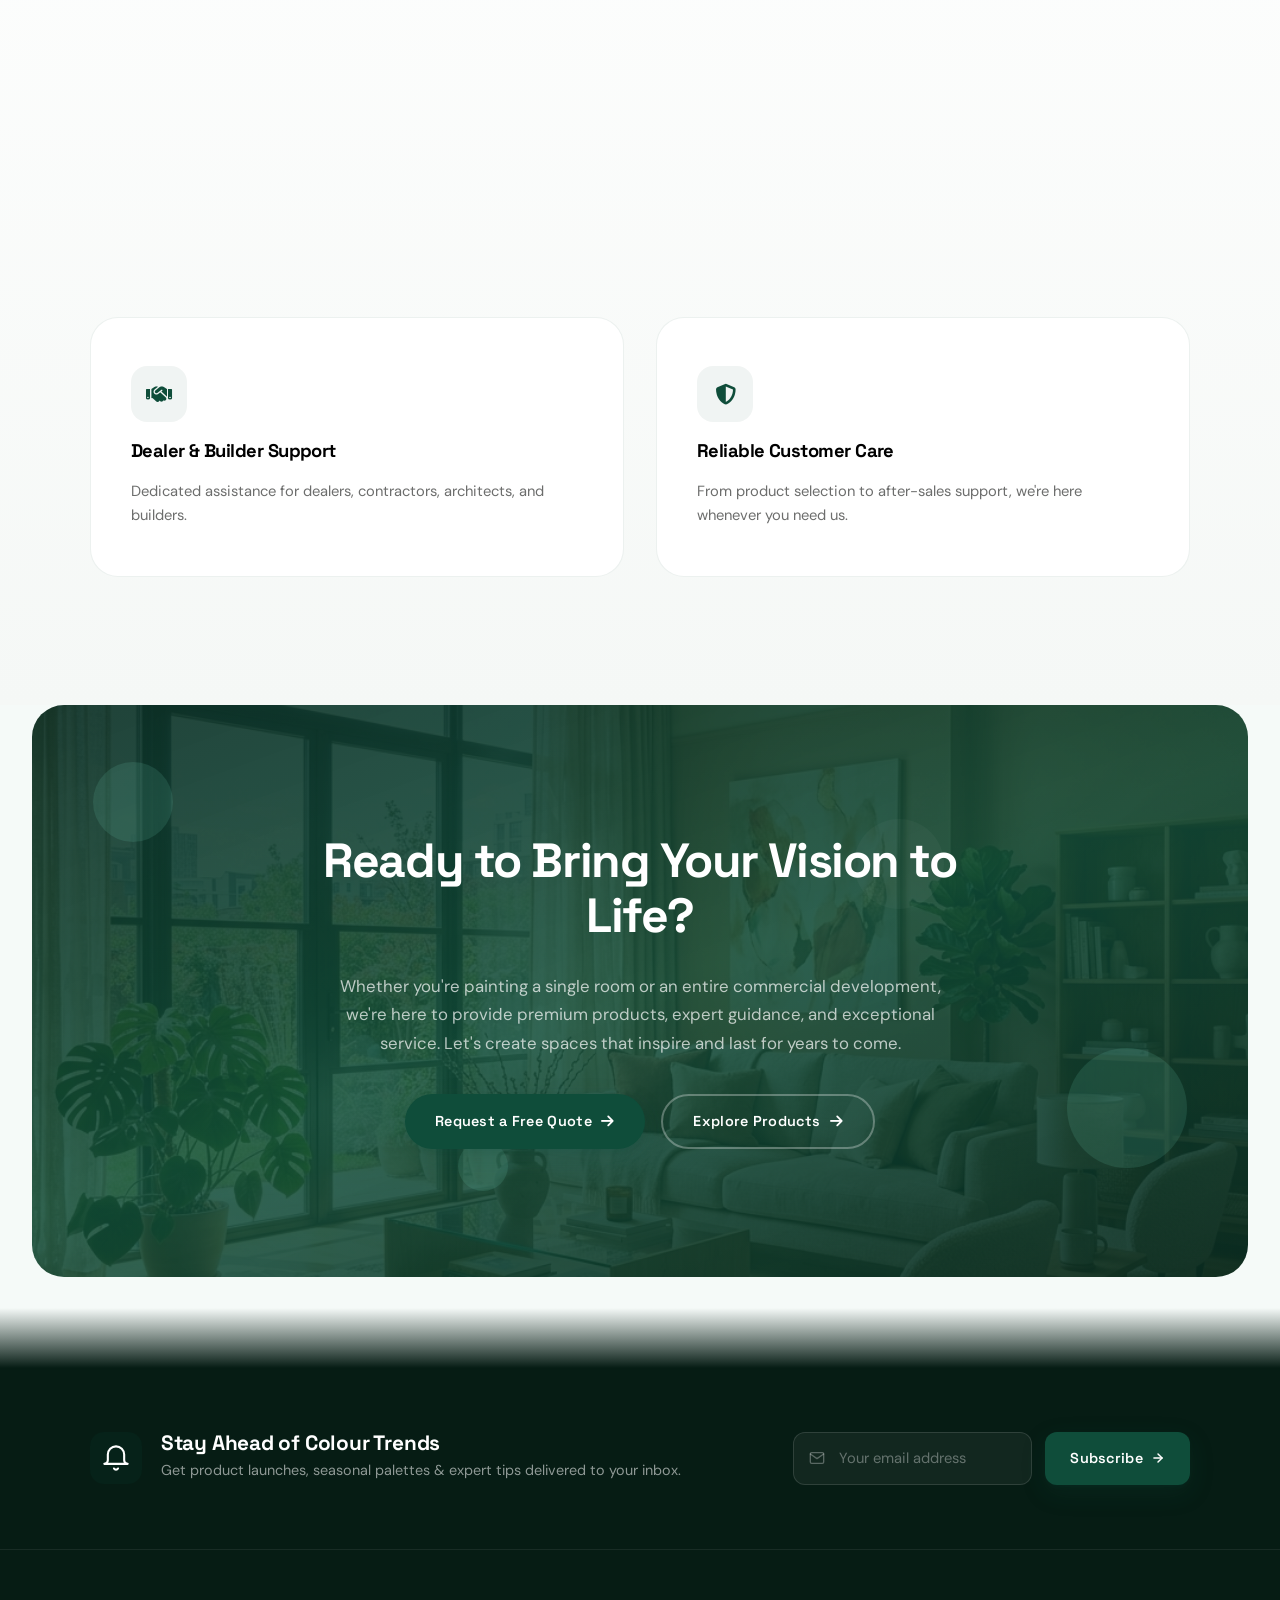
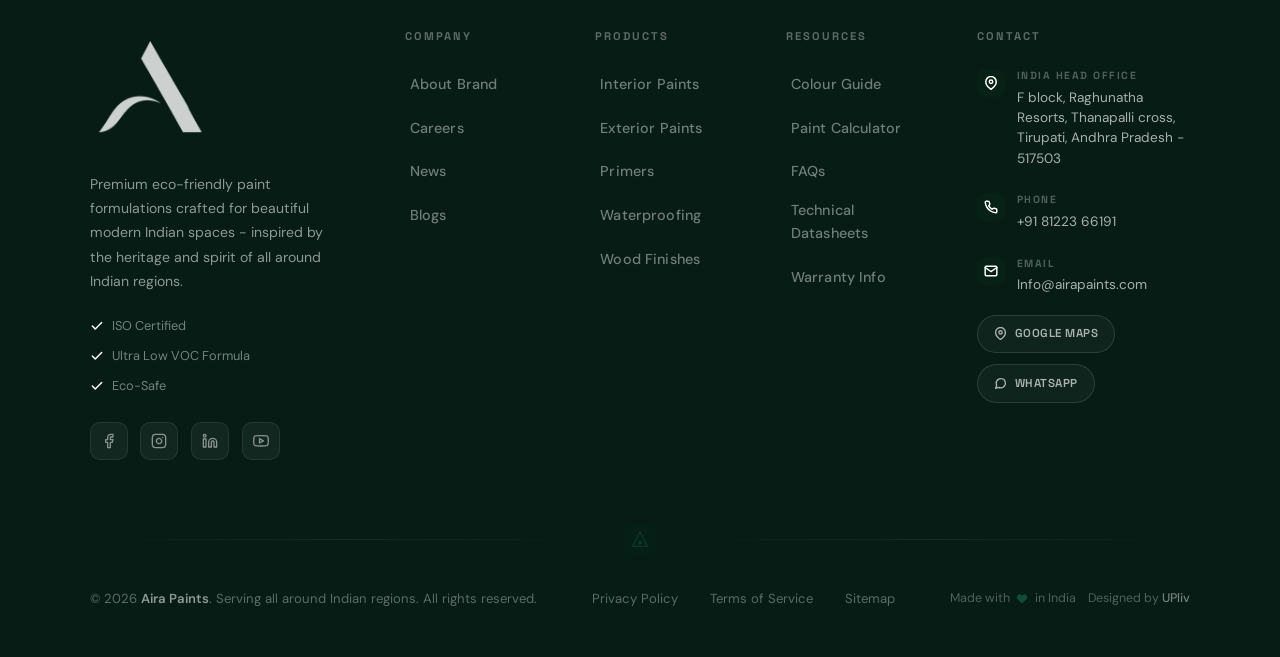
==== commit aa9bf88b: "Update Aira Logo in all pages header nav bar" ====
--- a/contact.html
+++ b/contact.html
@@ -31,7 +31,7 @@
   <!-- ===== HEADER / NAV ===== -->
   <header id="site-header">
     <a href="index.html" class="logo" aria-label="Aira Paints Home">
-      <img src="Aira Logo.png" alt="Aira Paints">
+      <img src="Aira Logo.png?v=2.0" alt="Aira Paints">
     </a>
     <nav aria-label="Main navigation">
       <ul>
@@ -50,7 +50,7 @@
   <div class="mobile-nav-overlay" id="mobile-nav-overlay"></div>
   <div class="mobile-nav-drawer" id="mobile-nav-drawer" role="dialog" aria-label="Mobile navigation">
     <button class="drawer-close" id="drawer-close" aria-label="Close menu">&times;</button>
-    <div class="drawer-logo"><img src="Aira Logo.png" alt="Aira Paints"></div>
+    <div class="drawer-logo"><img src="Aira Logo.png?v=2.0" alt="Aira Paints"></div>
     <a href="story.html">Our Story</a>
     <a href="product.html">Products</a>
     <a href="pricing.html">Pricing</a>
--- a/index.css
+++ b/index.css
@@ -342,24 +342,25 @@
 }
 
 /* ============================================
-   HERO SECTION - SCROLLYTELLING (STACK + FADE)
-   No clipping needed - slides are stacked &
-   shown/hidden with opacity only.
+/* ============================================
+   HERO SECTION - CAROUSEL (STACK + FADE)
+   Manual navigation via arrows & pagination dots.
    ============================================ */
 .hero-section {
-  height: 500vh;          /* 4 - 100vh scrollable distance */
+  height: 100vh;
+  min-height: 650px;
   position: relative;
   z-index: 1;
 }
 
-/* Sticky viewport that stays fixed while we scroll */
+/* Viewport for hero stage */
 .hero-stage {
-  position: sticky;
+  position: relative;
   top: 0;
-  height: 100vh;
+  height: 100%;
   width: 100%;
   z-index: 10;
-  /* NO overflow, NO clip-path - not needed */
+  overflow: hidden;
 }
 
 /* Track is just a full-size container; slides stack inside it */
@@ -616,16 +617,7 @@
 
 /* - Scroll hint at bottom of stage - */
 .hero-scroll-hint {
-  position: absolute;
-  bottom: 2.2rem;
-  left: 50%;
-  transform: translateX(-50%);
-  display: flex;
-  flex-direction: column;
-  align-items: center;
-  gap: 0.4rem;
-  z-index: 50;
-  transition: opacity 0.6s ease;
+  display: none !important;
 }
 .hero-scroll-hint.hidden { opacity: 0; pointer-events: none; }
 .hero-scroll-hint span {
@@ -646,9 +638,54 @@
   50%       { transform: translateY(6px); }
 }
 
-/* Carousel arrow buttons — hidden on desktop, shown by mobile.css */
+/* Carousel arrow buttons */
 .hero-arrow {
-  display: none;
+  display: flex;
+  align-items: center;
+  justify-content: center;
+  position: absolute;
+  top: 50%;
+  transform: translateY(-50%);
+  width: 48px;
+  height: 48px;
+  border-radius: 50%;
+  background: rgba(255, 255, 255, 0.15);
+  border: 1.5px solid rgba(255, 255, 255, 0.35);
+  color: #ffffff;
+  font-size: 1.15rem;
+  cursor: pointer;
+  z-index: 30;
+  backdrop-filter: blur(8px);
+  -webkit-backdrop-filter: blur(8px);
+  transition: background 0.25s ease, border-color 0.25s ease, transform 0.25s var(--ease-smooth), opacity 0.25s ease, box-shadow 0.25s ease;
+  outline: none;
+  box-shadow: 0 4px 20px rgba(0, 0, 0, 0.25);
+  padding: 0;
+}
+
+.hero-arrow:hover {
+  background: rgba(255, 255, 255, 0.3);
+  border-color: rgba(255, 255, 255, 0.65);
+  transform: translateY(-50%) scale(1.08);
+  box-shadow: 0 6px 24px rgba(0, 0, 0, 0.35);
+}
+
+.hero-arrow:active {
+  transform: translateY(-50%) scale(0.95);
+}
+
+.hero-arrow--disabled {
+  opacity: 0.25;
+  pointer-events: none;
+  cursor: default;
+}
+
+.hero-arrow-prev {
+  left: clamp(1rem, 2.5vw, 2.5rem);
+}
+
+.hero-arrow-next {
+  right: clamp(1rem, 2.5vw, 2.5rem);
 }
 
 /* - Ensure slide content sits above bg layer - */
@@ -1340,17 +1377,7 @@
    SCROLL INDICATOR
    ============================================ */
 .scroll-hint {
-  position: fixed;
-  bottom: 2.5rem;
-  left: 50%;
-  transform: translateX(-50%);
-  display: flex;
-  flex-direction: column;
-  align-items: center;
-  gap: 0.5rem;
-  z-index: 50;
-  opacity: 1;
-  transition: opacity 0.5s ease;
+  display: none !important;
 }
 
 .scroll-hint.hidden {
@@ -1597,33 +1624,33 @@
 .card-content {
   display: flex;
   flex-direction: column;
-  gap: 0.5rem;
+  gap: 0.75rem;
 }
 
 .card-number {
   font-family: var(--font-accent);
-  font-size: 0.7rem;
+  font-size: 0.8rem;
+  font-weight: 800;
+  letter-spacing: 2.5px;
+  color: var(--terracotta);
+  opacity: 0.75;
+}
+
+.feature-card h3 {
+  font-family: var(--font-accent);
+  font-size: clamp(1.3rem, 1.6vw, 1.55rem);
   font-weight: 700;
-  letter-spacing: 2px;
-  color: var(--terracotta);
-  opacity: 0.6;
-}
-
-.feature-card h3 {
-  font-family: var(--font-display);
-  font-size: 1.1rem;
-  font-weight: 700;
-  letter-spacing: -0.025em;
+  letter-spacing: -0.02em;
   color: var(--forest);
-  line-height: 1.2;
+  line-height: 1.25;
 }
 
 .feature-card p {
   font-family: var(--font-body);
-  font-size: 0.9rem;
+  font-size: clamp(1rem, 1.1vw, 1.08rem);
   color: var(--charcoal);
-  opacity: 0.65;
-  line-height: 1.7;
+  opacity: 0.8;
+  line-height: 1.65;
 }
 
 /* ---- Reveal Animations (IntersectionObserver driven) ---- */
@@ -1837,54 +1864,74 @@
   pointer-events: none;
 }
 
-/* - Location Pill - */
-.story-location {
-  position: absolute;
-  top: 2.5rem;
-  left: 7%;
+/* - Top Story Floating Bar: Location & Eco Badges - */
+.story-top-bar {
+  position: relative;
   z-index: 10;
+  display: flex;
+  align-items: center;
+  justify-content: space-between;
+  gap: 1.25rem;
+  flex-wrap: wrap;
+  padding: 6.5rem 7% 1.5rem;
+  max-width: 1440px;
+  margin: 0 auto;
+  width: 100%;
+}
+
+.story-location-badge,
+.story-sub-badge {
   display: inline-flex;
   align-items: center;
   gap: 0.65rem;
-  background: rgba(255, 255, 255, 0.08);
-  backdrop-filter: blur(12px);
-  -webkit-backdrop-filter: blur(12px);
+  background: rgba(255, 255, 255, 0.07);
+  backdrop-filter: blur(16px);
+  -webkit-backdrop-filter: blur(16px);
   border: 1px solid rgba(255, 255, 255, 0.12);
   border-radius: 30px;
-  padding: 0.5rem 1.1rem;
-  font-family: var(--font-display);
-  font-size: 0.75rem;
+  padding: 0.5rem 1.15rem;
+  font-family: var(--font-display);
+  font-size: 0.76rem;
   font-weight: 500;
-  letter-spacing: 0.5px;
-  color: rgba(255, 255, 255, 0.8);
+  letter-spacing: 0.4px;
+  color: rgba(255, 255, 255, 0.88);
+  box-shadow: 0 4px 20px rgba(0, 0, 0, 0.15);
 }
 
 .location-dot {
-  width: 7px;
-  height: 7px;
-  background-color: var(--terracotta);
+  width: 8px;
+  height: 8px;
+  background-color: #34d399;
   border-radius: 50%;
   flex-shrink: 0;
   animation: pulse 2s infinite;
-  box-shadow: 0 0 0 3px rgba(15, 77, 58, 0.3);
+  box-shadow: 0 0 0 3px rgba(52, 211, 153, 0.35);
+}
+
+.story-sub-badge i {
+  color: #34d399;
+  font-size: 0.82rem;
 }
 
 .location-sep {
-  opacity: 0.4;
-}
-
-/* - Main Content Layout - */
+  opacity: 0.35;
+}
+
+/* - Main Content Bento Layout - */
 .story-content {
   position: relative;
   z-index: 10;
   display: grid;
-  grid-template-columns: 1.1fr 0.9fr;
-  gap: 5rem;
-  align-items: center;
-  padding: 10rem 7% 6rem;
-}
-
-/* - Left: Story Text - */
+  grid-template-columns: 1.05fr 0.95fr;
+  gap: 4.5rem;
+  align-items: center;
+  max-width: 1440px;
+  margin: 0 auto;
+  width: 100%;
+  padding: 1.5rem 7% 6rem;
+}
+
+/* - Left: Story Text & Narrative - */
 .story-text {
   display: flex;
   flex-direction: column;
@@ -1894,13 +1941,13 @@
 .story-eyebrow {
   display: inline-flex;
   align-items: center;
-  gap: 0.6rem;
+  gap: 0.65rem;
   font-family: var(--font-display);
   font-size: 0.72rem;
-  font-weight: 600;
-  letter-spacing: 2.5px;
+  font-weight: 700;
+  letter-spacing: 2.8px;
   text-transform: uppercase;
-  color: var(--terracotta);
+  color: #5eead4;
 }
 
 .story-eyebrow-icon {
@@ -1911,171 +1958,340 @@
 .story-eyebrow-icon svg {
   width: 14px;
   height: 14px;
-  stroke: var(--terracotta);
+  stroke: #5eead4;
 }
 
 .story-title {
   font-family: var(--font-display);
-  font-size: clamp(2.4rem, 4vw, 3.8rem);
+  font-size: clamp(2.3rem, 3.8vw, 3.5rem);
   font-weight: 700;
-  letter-spacing: -0.04em;
+  letter-spacing: -0.035em;
   color: var(--white);
-  line-height: 1.08;
+  line-height: 1.1;
 }
 
 .story-title em {
   font-style: normal;
   font-family: var(--font-accent);
-  color: var(--terracotta);
+  color: #34d399;
+  background: linear-gradient(135deg, #a7f3d0 0%, #34d399 50%, #059669 100%);
+  -webkit-background-clip: text;
+  -webkit-text-fill-color: transparent;
+  display: inline;
 }
 
 .story-body {
   display: flex;
   flex-direction: column;
-  gap: 1rem;
-  max-width: 520px;
+  gap: 1.1rem;
+  max-width: 580px;
 }
 
 .story-body p {
   font-family: var(--font-body);
   font-size: 1rem;
   line-height: 1.82;
-  color: rgba(255, 255, 255, 0.65);
+  color: rgba(255, 255, 255, 0.72);
   letter-spacing: 0.01em;
 }
 
-/* Project Type Tags */
+/* Project Type Tags with Micro-Interactions */
 .story-tags {
   display: flex;
   flex-wrap: wrap;
-  gap: 0.6rem;
+  gap: 0.65rem;
+  padding-top: 0.25rem;
 }
 
 .story-tag {
-  font-family: var(--font-display);
-  font-size: 0.75rem;
+  display: inline-flex;
+  align-items: center;
+  gap: 0.45rem;
+  font-family: var(--font-display);
+  font-size: 0.74rem;
   font-weight: 500;
   letter-spacing: 0.3px;
+  color: rgba(255, 255, 255, 0.85);
+  background: rgba(255, 255, 255, 0.06);
+  backdrop-filter: blur(8px);
+  -webkit-backdrop-filter: blur(8px);
+  border: 1px solid rgba(255, 255, 255, 0.12);
+  padding: 0.45rem 1rem;
+  border-radius: 24px;
+  transition: all 0.3s cubic-bezier(0.16, 1, 0.3, 1);
+  cursor: default;
+}
+
+.story-tag i {
+  font-size: 0.72rem;
+  color: #34d399;
+  opacity: 0.85;
+}
+
+.story-tag:hover {
+  background: rgba(15, 77, 58, 0.35);
+  border-color: rgba(52, 211, 153, 0.5);
+  color: var(--white);
+  transform: translateY(-2px);
+  box-shadow: 0 6px 16px rgba(0, 0, 0, 0.25);
+}
+
+/* Actions */
+.story-actions {
+  display: flex;
+  align-items: center;
+  gap: 1.5rem;
+  margin-top: 0.4rem;
+  flex-wrap: wrap;
+}
+
+.story-btn-main {
+  display: inline-flex;
+  align-items: center;
+  gap: 0.65rem;
+  padding: 0.85rem 1.85rem;
+  font-weight: 600;
+  box-shadow: 0 10px 25px rgba(15, 77, 58, 0.4);
+}
+
+.story-btn-main:hover {
+  transform: translateY(-2px);
+  box-shadow: 0 14px 30px rgba(15, 77, 58, 0.6);
+}
+
+.story-link-secondary {
+  display: inline-flex;
+  align-items: center;
+  gap: 0.5rem;
+  font-family: var(--font-display);
+  font-size: 0.88rem;
+  font-weight: 600;
   color: rgba(255, 255, 255, 0.75);
-  background: rgba(255, 255, 255, 0.07);
-  border: 1px solid rgba(255, 255, 255, 0.1);
-  padding: 0.35rem 0.9rem;
+  text-decoration: none;
+  transition: all 0.25s ease;
+  padding: 0.5rem 0.25rem;
+}
+
+.story-link-secondary i {
+  font-size: 0.75rem;
+  transition: transform 0.25s ease;
+}
+
+.story-link-secondary:hover {
+  color: #5eead4;
+}
+
+.story-link-secondary:hover i {
+  transform: translateY(3px);
+}
+
+/* - Right: Showcase Panel - */
+.story-showcase-panel {
+  display: flex;
+  flex-direction: column;
+  gap: 1.25rem;
+}
+
+/* Visual Landmark Card */
+.story-visual-card {
+  position: relative;
+  border-radius: 22px;
+  overflow: hidden;
+  border: 1px solid rgba(255, 255, 255, 0.12);
+  background: rgba(255, 255, 255, 0.03);
+  box-shadow: 0 25px 60px rgba(0, 0, 0, 0.45);
+  isolation: isolate;
+  transition: transform 0.5s var(--ease-out-expo), border-color 0.4s ease;
+}
+
+.story-visual-card:hover {
+  border-color: rgba(52, 211, 153, 0.45);
+  transform: translateY(-4px);
+}
+
+.story-visual-img-wrap {
+  position: relative;
+  width: 100%;
+  height: 240px;
+  overflow: hidden;
+}
+
+.story-showcase-photo {
+  width: 100%;
+  height: 100%;
+  object-fit: cover;
+  object-position: center;
+  transition: transform 0.8s var(--ease-out-expo);
+}
+
+.story-visual-card:hover .story-showcase-photo {
+  transform: scale(1.05);
+}
+
+.story-visual-overlay {
+  position: absolute;
+  inset: 0;
+  background: linear-gradient(
+    to bottom,
+    rgba(10, 22, 18, 0.15) 0%,
+    rgba(10, 22, 18, 0.45) 45%,
+    rgba(10, 22, 18, 0.96) 100%
+  );
+  pointer-events: none;
+}
+
+.story-visual-badge-top {
+  position: absolute;
+  top: 1rem;
+  left: 1rem;
+  z-index: 2;
+  display: inline-flex;
+  align-items: center;
+  gap: 0.5rem;
+  background: rgba(10, 22, 18, 0.72);
+  backdrop-filter: blur(12px);
+  -webkit-backdrop-filter: blur(12px);
+  border: 1px solid rgba(255, 255, 255, 0.15);
   border-radius: 20px;
-  transition: background 0.25s ease, border-color 0.25s ease, color 0.25s ease;
-  cursor: default;
-}
-
-.story-tag:hover {
-  background: rgba(15, 77, 58, 0.15);
-  border-color: rgba(15, 77, 58, 0.4);
-  color: var(--terracotta);
-}
-
-/* - Right: Counter Items - */
-.story-counters {
+  padding: 0.35rem 0.85rem;
+  font-family: var(--font-display);
+  font-size: 0.72rem;
+  font-weight: 600;
+  color: var(--white);
+  letter-spacing: 0.5px;
+}
+
+.badge-dot-live {
+  width: 6px;
+  height: 6px;
+  border-radius: 50%;
+  background-color: #34d399;
+  box-shadow: 0 0 8px #34d399;
+}
+
+.story-visual-caption {
+  position: absolute;
+  bottom: 0;
+  left: 0;
+  right: 0;
+  z-index: 2;
+  padding: 1.15rem 1.4rem;
   display: flex;
   flex-direction: column;
-  gap: 0;
+  gap: 0.2rem;
+}
+
+.caption-kicker {
+  font-family: var(--font-display);
+  font-size: 0.65rem;
+  font-weight: 700;
+  letter-spacing: 1.8px;
+  text-transform: uppercase;
+  color: #34d399;
+}
+
+.caption-title {
+  font-family: var(--font-display);
+  font-size: 1.25rem;
+  font-weight: 700;
+  color: var(--white);
+  letter-spacing: -0.01em;
+}
+
+.caption-meta {
+  font-family: var(--font-body);
+  font-size: 0.82rem;
+  color: rgba(255, 255, 255, 0.7);
+}
+
+/* 3-Pillar Micro Cards */
+.story-pillars-grid {
+  display: grid;
+  grid-template-columns: 1fr;
+  gap: 0.75rem;
+}
+
+.story-pillar-card {
+  display: flex;
+  align-items: flex-start;
+  gap: 1.15rem;
   background: rgba(255, 255, 255, 0.04);
   backdrop-filter: blur(20px);
   -webkit-backdrop-filter: blur(20px);
   border: 1px solid rgba(255, 255, 255, 0.08);
-  border-radius: 24px;
+  border-radius: 16px;
+  padding: 1.05rem 1.35rem;
+  transition: all 0.35s var(--ease-out-expo);
+  position: relative;
   overflow: hidden;
 }
 
-.story-counter-item {
-  display: flex;
-  flex-direction: column;
-  gap: 0.4rem;
-  padding: 1.75rem 2.25rem;
-  border-bottom: 1px solid rgba(255, 255, 255, 0.06);
-  position: relative;
-  transition: background 0.3s ease;
-}
-
-.story-counter-item:last-child {
-  border-bottom: none;
-}
-
-.story-counter-item:hover {
-  background: rgba(15, 77, 58, 0.07);
-}
-
-/* Left accent bar that fills on hover */
-.story-counter-item::before {
+.story-pillar-card::before {
   content: '';
   position: absolute;
   left: 0;
   top: 0;
   bottom: 0;
   width: 3px;
-  background: linear-gradient(to bottom, var(--terracotta), var(--gold));
+  background: linear-gradient(to bottom, #34d399, #059669);
   transform: scaleY(0);
   transform-origin: bottom;
-  transition: transform 0.4s var(--ease-out-expo);
+  transition: transform 0.35s var(--ease-out-expo);
   border-radius: 0 2px 2px 0;
 }
 
-.story-counter-item:hover::before {
+.story-pillar-card:hover {
+  background: rgba(15, 77, 58, 0.2);
+  border-color: rgba(52, 211, 153, 0.35);
+  transform: translateX(4px);
+  box-shadow: 0 10px 30px rgba(0, 0, 0, 0.25);
+}
+
+.story-pillar-card:hover::before {
   transform: scaleY(1);
 }
 
-.counter-value-wrap {
-  display: flex;
-  align-items: baseline;
-  gap: 0.1rem;
-  line-height: 1;
-}
-
-.story-counter-num {
-  font-family: var(--font-accent);
-  font-size: 2.8rem;
-  font-weight: 800;
+.pillar-icon-box {
+  width: 42px;
+  height: 42px;
+  border-radius: 12px;
+  background: rgba(15, 77, 58, 0.4);
+  border: 1px solid rgba(52, 211, 153, 0.3);
+  display: flex;
+  align-items: center;
+  justify-content: center;
+  color: #34d399;
+  font-size: 1.05rem;
+  flex-shrink: 0;
+  box-shadow: 0 4px 15px rgba(0, 0, 0, 0.15);
+  transition: transform 0.3s ease, background 0.3s ease;
+}
+
+.story-pillar-card:hover .pillar-icon-box {
+  transform: scale(1.08);
+  background: rgba(52, 211, 153, 0.25);
   color: var(--white);
-  letter-spacing: -0.04em;
-  line-height: 1;
-}
-
-.counter-suffix {
-  font-family: var(--font-accent);
-  font-size: 2rem;
-  font-weight: 800;
-  color: var(--terracotta);
-  line-height: 1;
-}
-
-/* Thin animated progress bar under each number */
-.counter-bar {
-  height: 2px;
-  width: 100%;
-  background: rgba(255, 255, 255, 0.07);
-  border-radius: 2px;
-  overflow: hidden;
-  margin: 0.2rem 0;
-}
-
-.counter-bar::after {
-  content: '';
-  display: block;
-  height: 100%;
-  width: 0%;
-  background: linear-gradient(to right, var(--terracotta), var(--gold));
-  border-radius: 2px;
-  transition: width 2s var(--ease-out-expo);
-}
-
-.counter-bar.filled::after {
-  width: 100%;
-}
-
-.counter-label {
+}
+
+.pillar-content {
+  display: flex;
+  flex-direction: column;
+  gap: 0.25rem;
+}
+
+.pillar-title {
+  font-family: var(--font-display);
+  font-size: 0.95rem;
+  font-weight: 700;
+  color: var(--white);
+  letter-spacing: 0.01em;
+}
+
+.pillar-desc {
   font-family: var(--font-body);
-  font-size: 0.8rem;
-  font-weight: 500;
-  letter-spacing: 0.5px;
-  color: rgba(255, 255, 255, 0.45);
-  text-transform: uppercase;
+  font-size: 0.82rem;
+  line-height: 1.55;
+  color: rgba(255, 255, 255, 0.65);
 }
 
 /* - Reveal Fade (for story section elements) - */
@@ -2102,45 +2318,47 @@
 }
 
 /* - Responsive: Section 03 - */
-@media (max-width: 900px) {
+@media (max-width: 1024px) {
+  .story-top-bar {
+    padding: 5rem 5% 1.5rem;
+  }
+
   .story-content {
     grid-template-columns: 1fr;
-    gap: 3rem;
-    padding: 8rem 5% 5rem;
+    gap: 3.5rem;
+    padding: 1.5rem 5% 5rem;
   }
 
   .story-title {
-    font-size: 2.4rem;
-  }
-
-  .story-counters {
-    grid-template-columns: 1fr 1fr;
-    display: grid;
-  }
-
-  .story-counter-item {
-    border-right: 1px solid rgba(255, 255, 255, 0.06);
-    border-bottom: 1px solid rgba(255, 255, 255, 0.06);
-  }
-
-  .story-counter-item:nth-child(even) {
-    border-right: none;
-  }
-
-  .story-counter-num {
-    font-size: 2.2rem;
-  }
-}
-
-@media (max-width: 540px) {
-  .story-counters {
-    grid-template-columns: 1fr;
-    display: flex;
-  }
-
-
-  .story-counter-item {
-    border-right: none;
+    font-size: 2.6rem;
+  }
+}
+
+@media (max-width: 640px) {
+  .story-top-bar {
+    flex-direction: column;
+    align-items: flex-start;
+    gap: 0.75rem;
+    padding: 4.5rem 5% 1rem;
+  }
+
+  .story-title {
+    font-size: 2.1rem;
+  }
+
+  .story-visual-img-wrap {
+    height: 200px;
+  }
+
+  .story-pillar-card {
+    padding: 0.95rem 1.15rem;
+    gap: 0.9rem;
+  }
+
+  .pillar-icon-box {
+    width: 38px;
+    height: 38px;
+    font-size: 0.95rem;
   }
 }
 
@@ -6959,33 +7177,19 @@
   min-width: 100vw !important;
 }
 
-/* Splash screen removed in mobile view */
+/* Mobile splash screen active styles */
 @media (max-width: 768px) {
-  #splash-screen,
-  .splash-overlay {
+  .splash-video-desktop {
     display: none !important;
-    opacity: 0 !important;
-    visibility: hidden !important;
-    pointer-events: none !important;
-  }
-
-  /* Ensure body and page content remain visible and scrollable in mobile view */
-  body.loading {
-    overflow: visible !important;
-    overflow-x: clip !important;
-  }
-
-  body.loading main,
-  body.loading #bg-canvas {
-    opacity: 1 !important;
-    transform: none !important;
-    visibility: visible !important;
-  }
-
-  body.loading #site-header {
-    opacity: 1 !important;
-    transform: translateX(-50%) translateY(0) !important;
-    visibility: visible !important;
+  }
+
+  .splash-video-mobile {
+    display: block !important;
+    width: 100vw !important;
+    height: 100vh !important;
+    max-width: 100vw !important;
+    max-height: 100vh !important;
+    object-fit: cover !important;
   }
 }
 
@@ -7099,3 +7303,537 @@
     font-size: 1.3rem !important;
   }
 }
+
+/* ============================================================
+   CREATIVE SHADES — Colour Palette Explorer
+   ============================================================ */
+.colour-palette-section {
+  background: #F4F8F6;
+  padding: clamp(3.5rem, 6vw, 6.5rem) 0;
+  position: relative;
+  overflow-x: hidden;
+  width: 100%;
+  box-sizing: border-box;
+}
+
+.cp-container {
+  max-width: 1320px;
+  width: 100%;
+  margin: 0 auto;
+  padding: 0 5%;
+  display: grid;
+  grid-template-columns: minmax(0, 1.05fr) minmax(0, 1fr);
+  gap: 4rem;
+  align-items: start;
+  box-sizing: border-box;
+}
+
+.cp-left,
+.cp-right {
+  min-width: 0;
+  max-width: 100%;
+  box-sizing: border-box;
+}
+
+.cp-left {
+  background: #FFFFFF;
+  border-radius: 24px;
+  padding: 1.75rem;
+  box-shadow: 0 12px 40px rgba(15, 77, 58, 0.07);
+  border: 1px solid rgba(15, 77, 58, 0.08);
+}
+
+.cp-back-bar {
+  display: flex;
+  align-items: center;
+  justify-content: space-between;
+  margin-bottom: 0.85rem;
+}
+
+.cp-back-btn {
+  background: transparent;
+  border: 1px solid rgba(15, 77, 58, 0.15);
+  cursor: pointer;
+  font-family: var(--font-display, inherit);
+  font-size: 0.82rem;
+  font-weight: 600;
+  color: var(--forest, #0F4D3A);
+  display: inline-flex;
+  align-items: center;
+  gap: 0.45rem;
+  padding: 0.4rem 0.85rem;
+  border-radius: 50px;
+  transition: all 0.2s ease;
+}
+
+.cp-back-btn:hover {
+  background: var(--forest, #0F4D3A);
+  color: #FFFFFF;
+  border-color: var(--forest, #0F4D3A);
+}
+
+.cp-palette-title-wrap {
+  display: flex;
+  align-items: baseline;
+  justify-content: space-between;
+  margin-bottom: 1.25rem;
+  padding-bottom: 0.75rem;
+  border-bottom: 1px solid rgba(0, 0, 0, 0.06);
+}
+
+.cp-palette-name {
+  font-family: var(--font-accent, serif);
+  font-size: 1.25rem;
+  font-weight: 700;
+  color: #1A1A1A;
+  margin: 0;
+}
+
+.cp-palette-hex {
+  font-family: monospace, var(--font-body, sans-serif);
+  font-size: 0.82rem;
+  font-weight: 600;
+  color: var(--forest, #0F4D3A);
+  background: rgba(15, 77, 58, 0.08);
+  padding: 0.25rem 0.65rem;
+  border-radius: 6px;
+  margin: 0;
+  letter-spacing: 0.5px;
+}
+
+.cp-swatches-grid {
+  display: grid;
+  grid-template-columns: repeat(5, minmax(0, 1fr));
+  gap: 0.55rem;
+  width: 100%;
+  box-sizing: border-box;
+}
+
+.cp-swatch {
+  display: flex;
+  flex-direction: column;
+  border-radius: 10px;
+  overflow: hidden;
+  cursor: pointer;
+  background: #FAFAFA;
+  border: 2px solid transparent;
+  box-shadow: 0 1px 3px rgba(0, 0, 0, 0.04);
+  transition: transform 0.18s ease, box-shadow 0.18s ease, border-color 0.18s ease;
+  user-select: none;
+  min-width: 0;
+  box-sizing: border-box;
+}
+
+.cp-swatch:hover {
+  transform: translateY(-2px);
+  box-shadow: 0 6px 14px rgba(0, 0, 0, 0.12);
+}
+
+.cp-swatch.selected {
+  border-color: var(--forest, #0F4D3A);
+  box-shadow: 0 0 0 1px var(--forest, #0F4D3A), 0 4px 12px rgba(15, 77, 58, 0.15);
+}
+
+.cp-swatch-color {
+  width: 100%;
+  aspect-ratio: 1;
+  background: var(--sw-color);
+  border-radius: 8px 8px 0 0;
+}
+
+.cp-swatch-label {
+  font-family: var(--font-display, inherit);
+  font-size: 0.65rem;
+  font-weight: 700;
+  color: #444;
+  padding: 0.25rem 0.2rem 0;
+  display: block;
+  text-align: center;
+}
+
+.cp-swatch-hex {
+  font-family: monospace, var(--font-body, sans-serif);
+  font-size: 0.58rem;
+  color: #888;
+  padding: 0 0.2rem 0.35rem;
+  display: block;
+  text-align: center;
+}
+
+/* Palette Card (when viewing all palettes of a family) */
+.cp-family-card {
+  grid-column: 1 / -1;
+  display: flex;
+  align-items: center;
+  justify-content: space-between;
+  padding: 0.85rem 1.15rem;
+  border-radius: 14px;
+  border: 1.5px solid rgba(0, 0, 0, 0.08);
+  background: #FFFFFF;
+  cursor: pointer;
+  transition: all 0.2s ease;
+}
+
+.cp-family-card:hover {
+  border-color: var(--forest, #0F4D3A);
+  transform: translateX(4px);
+  box-shadow: 0 6px 18px rgba(15, 77, 58, 0.08);
+}
+
+.cp-fc-preview {
+  display: flex;
+  gap: 4px;
+  border-radius: 8px;
+  overflow: hidden;
+  width: 150px;
+  height: 32px;
+}
+
+.cp-fc-preview span {
+  flex: 1;
+  height: 100%;
+}
+
+.cp-fc-name {
+  font-family: var(--font-display, inherit);
+  font-size: 0.95rem;
+  font-weight: 600;
+  color: #1A1A1A;
+  margin: 0;
+}
+
+/* RIGHT PANEL */
+.cp-right {
+  display: flex;
+  flex-direction: column;
+}
+
+.cp-eyebrow {
+  font-family: var(--font-display, inherit);
+  font-size: 0.78rem;
+  font-weight: 700;
+  letter-spacing: 2.2px;
+  text-transform: uppercase;
+  color: var(--forest, #0F4D3A);
+  display: block;
+  margin-bottom: 0.85rem;
+}
+
+.cp-title {
+  font-family: var(--font-accent, serif);
+  font-size: clamp(2rem, 3.2vw, 2.75rem);
+  font-weight: 800;
+  color: #0D0D0D;
+  line-height: 1.2;
+  margin: 0 0 1.25rem;
+  letter-spacing: -0.015em;
+  word-break: break-word;
+}
+
+.cp-title em {
+  font-style: italic;
+  color: var(--forest, #0F4D3A);
+}
+
+.cp-desc {
+  font-family: var(--font-body, sans-serif);
+  font-size: 0.98rem;
+  line-height: 1.7;
+  color: rgba(0, 0, 0, 0.65);
+  margin: 0 0 1.75rem;
+}
+
+.cp-tags {
+  display: flex;
+  flex-wrap: wrap;
+  gap: 0.55rem;
+  margin-bottom: 2rem;
+  width: 100%;
+  box-sizing: border-box;
+}
+
+.cp-tag {
+  font-family: var(--font-display, inherit);
+  font-size: 0.82rem;
+  font-weight: 600;
+  padding: 0.5rem 1.15rem;
+  border-radius: 50px;
+  border: 1.5px solid rgba(15, 77, 58, 0.18);
+  background: #FFFFFF;
+  color: #2C3E50;
+  cursor: pointer;
+  transition: all 0.22s ease;
+}
+
+.cp-tag:hover {
+  border-color: var(--forest, #0F4D3A);
+  color: var(--forest, #0F4D3A);
+  transform: translateY(-1px);
+}
+
+.cp-tag.active {
+  background: var(--forest, #0F4D3A);
+  color: #FFFFFF;
+  border-color: var(--forest, #0F4D3A);
+  box-shadow: 0 4px 14px rgba(15, 77, 58, 0.25);
+}
+
+.cp-ctas {
+  display: flex;
+  flex-wrap: wrap;
+  gap: 0.85rem;
+  margin-bottom: 2.25rem;
+  width: 100%;
+  box-sizing: border-box;
+}
+
+.cp-cta-primary {
+  display: inline-flex;
+  align-items: center;
+  gap: 0.55rem;
+  padding: 0.85rem 1.8rem;
+  border-radius: 50px;
+  background: var(--forest, #0F4D3A);
+  color: #FFFFFF;
+  font-family: var(--font-display, inherit);
+  font-size: 0.88rem;
+  font-weight: 600;
+  text-decoration: none;
+  transition: all 0.25s ease;
+  box-shadow: 0 4px 14px rgba(15, 77, 58, 0.25);
+}
+
+.cp-cta-primary:hover {
+  background: var(--forest-mid, #18795A);
+  transform: translateY(-2px);
+  box-shadow: 0 6px 20px rgba(15, 77, 58, 0.35);
+  color: #FFFFFF;
+}
+
+.cp-cta-secondary {
+  display: inline-flex;
+  align-items: center;
+  gap: 0.55rem;
+  padding: 0.85rem 1.8rem;
+  border-radius: 50px;
+  background: transparent;
+  color: var(--forest, #0F4D3A);
+  font-family: var(--font-display, inherit);
+  font-size: 0.88rem;
+  font-weight: 600;
+  text-decoration: none;
+  border: 1.5px solid var(--forest, #0F4D3A);
+  transition: all 0.25s ease;
+}
+
+.cp-cta-secondary:hover {
+  background: rgba(15, 77, 58, 0.06);
+  transform: translateY(-2px);
+  color: var(--forest, #0F4D3A);
+}
+
+.cp-quote {
+  font-family: var(--font-body, sans-serif);
+  font-size: 0.92rem;
+  font-style: italic;
+  line-height: 1.65;
+  color: rgba(0, 0, 0, 0.6);
+  margin: 0;
+  padding-left: 1.25rem;
+  border-left: 3px solid var(--forest, #0F4D3A);
+  position: relative;
+}
+
+.cp-quote-icon {
+  color: var(--forest, #0F4D3A);
+  opacity: 0.4;
+  margin-right: 0.4rem;
+}
+
+/* ============================================================
+   RESPONSIVE — TABLET & MOBILE VIEW
+   ============================================================ */
+@media (max-width: 992px) {
+  .cp-container {
+    display: flex;
+    flex-direction: column;
+    gap: 2.5rem;
+    padding: 0 5%;
+    width: 100%;
+    max-width: 100%;
+    box-sizing: border-box;
+  }
+  .cp-right {
+    order: 1;
+    width: 100%;
+    max-width: 100%;
+    min-width: 0;
+  }
+  .cp-left {
+    order: 2;
+    width: 100%;
+    max-width: 100%;
+    min-width: 0;
+  }
+}
+
+@media (max-width: 768px) {
+  .colour-palette-section {
+    padding: 3.5rem 0;
+  }
+
+  .cp-container {
+    padding: 0 1.25rem;
+    gap: 2rem;
+  }
+
+  .cp-title {
+    font-size: clamp(1.65rem, 5.5vw, 2.2rem);
+    line-height: 1.25;
+    margin-bottom: 0.85rem;
+  }
+
+  .cp-desc {
+    font-size: 0.9rem;
+    line-height: 1.6;
+    margin-bottom: 1.25rem;
+  }
+
+  /* Single-line scrollable category chips in mobile view */
+  .cp-tags {
+    display: flex;
+    flex-wrap: nowrap;
+    overflow-x: auto;
+    -webkit-overflow-scrolling: touch;
+    scroll-behavior: smooth;
+    padding: 4px 2px 10px 2px;
+    margin-bottom: 1.5rem;
+    scrollbar-width: none;
+    -ms-overflow-style: none;
+    width: 100%;
+    max-width: 100%;
+    box-sizing: border-box;
+  }
+
+  .cp-tags::-webkit-scrollbar {
+    display: none;
+  }
+
+  .cp-tag {
+    flex-shrink: 0;
+    white-space: nowrap;
+    font-size: 0.78rem;
+    padding: 0.45rem 1rem;
+  }
+
+  .cp-ctas {
+    display: flex;
+    flex-direction: column;
+    gap: 0.75rem;
+    width: 100%;
+    max-width: 100%;
+    margin-bottom: 1.75rem;
+  }
+
+  .cp-cta-primary,
+  .cp-cta-secondary {
+    width: 100%;
+    max-width: 100%;
+    justify-content: center;
+    box-sizing: border-box;
+    padding: 0.8rem 1.25rem;
+    font-size: 0.85rem;
+    text-align: center;
+  }
+
+  .cp-quote {
+    font-size: 0.85rem;
+    line-height: 1.6;
+    padding-left: 1rem;
+    margin: 0;
+  }
+
+  .cp-left {
+    padding: 1.25rem;
+    border-radius: 18px;
+    box-sizing: border-box;
+  }
+
+  .cp-palette-title-wrap {
+    display: flex;
+    flex-wrap: wrap;
+    align-items: center;
+    justify-content: space-between;
+    gap: 0.5rem;
+    margin-bottom: 1rem;
+    padding-bottom: 0.65rem;
+  }
+
+  .cp-palette-name {
+    font-size: 1.1rem;
+  }
+
+  .cp-palette-hex {
+    font-size: 0.75rem;
+    padding: 0.2rem 0.5rem;
+  }
+
+  .cp-swatches-grid {
+    grid-template-columns: repeat(5, minmax(0, 1fr));
+    gap: 0.35rem;
+    width: 100%;
+    box-sizing: border-box;
+  }
+
+  .cp-swatch {
+    border-radius: 6px;
+  }
+
+  .cp-swatch-color {
+    border-radius: 5px 5px 0 0;
+  }
+
+  .cp-swatch-label {
+    font-size: 0.55rem;
+    padding: 0.15rem 0.1rem 0;
+  }
+
+  .cp-swatch-hex {
+    font-size: 0.48rem;
+    padding: 0 0.1rem 0.2rem;
+  }
+
+  .cp-family-card {
+    flex-direction: column;
+    align-items: flex-start;
+    gap: 0.5rem;
+    padding: 0.75rem;
+  }
+
+  .cp-fc-preview {
+    width: 100%;
+    height: 28px;
+  }
+}
+
+@media (max-width: 480px) {
+  .cp-swatches-grid {
+    grid-template-columns: repeat(5, minmax(0, 1fr));
+    gap: 0.25rem;
+  }
+
+  .cp-left {
+    padding: 1rem 0.85rem;
+  }
+
+  .cp-swatch-label {
+    font-size: 0.5rem;
+  }
+
+  .cp-swatch-hex {
+    font-size: 0.44rem;
+  }
+}
+
+
+
--- a/mobile.css
+++ b/mobile.css
@@ -244,32 +244,18 @@
    4. GLOBAL TYPOGRAPHY — FLUID SCALE
    ============================================================ */
 @media (max-width: 768px) {
-  /* Splash screen removed in mobile view */
-  #splash-screen,
-  .splash-overlay {
+  /* Mobile splash screen active styles */
+  .splash-video-desktop {
     display: none !important;
-    opacity: 0 !important;
-    visibility: hidden !important;
-    pointer-events: none !important;
-  }
-
-  /* Ensure body and page content remain visible and scrollable in mobile view */
-  body.loading {
-    overflow: visible !important;
-    overflow-x: clip !important;
-  }
-
-  body.loading main,
-  body.loading #bg-canvas {
-    opacity: 1 !important;
-    transform: none !important;
-    visibility: visible !important;
-  }
-
-  body.loading #site-header {
-    opacity: 1 !important;
-    transform: translateX(-50%) translateY(0) !important;
-    visibility: visible !important;
+  }
+
+  .splash-video-mobile {
+    display: block !important;
+    width: 100vw !important;
+    height: 100vh !important;
+    max-width: 100vw !important;
+    max-height: 100vh !important;
+    object-fit: cover !important;
   }
 
   h1 {
@@ -580,39 +566,11 @@
     bottom: 0.75rem !important;
   }
 
-  /* ── Mobile Carousel Arrow Buttons ── */
+  /* ── Mobile Carousel Arrow Buttons (size overrides only) ── */
   .hero-arrow {
-    display: flex !important;
-    align-items: center !important;
-    justify-content: center !important;
-    position: absolute !important;
-    top: 50% !important;
-    transform: translateY(-50%) !important;
     width: 30px !important;
     height: 30px !important;
-    border-radius: 50% !important;
-    background: rgba(255, 255, 255, 0.18) !important;
-    border: 1.5px solid rgba(255, 255, 255, 0.35) !important;
-    color: #fff !important;
     font-size: 0.72rem !important;
-    cursor: pointer !important;
-    z-index: 20 !important;
-    backdrop-filter: blur(6px) !important;
-    -webkit-backdrop-filter: blur(6px) !important;
-    transition: background 0.2s ease, transform 0.15s ease, opacity 0.2s ease !important;
-    outline: none !important;
-    box-shadow: 0 2px 8px rgba(0,0,0,0.25) !important;
-    padding: 0 !important;
-  }
-
-  .hero-arrow:active {
-    transform: translateY(-50%) scale(0.9) !important;
-    background: rgba(255, 255, 255, 0.32) !important;
-  }
-
-  .hero-arrow--disabled {
-    opacity: 0.3 !important;
-    pointer-events: none !important;
   }
 
   .hero-arrow-prev {
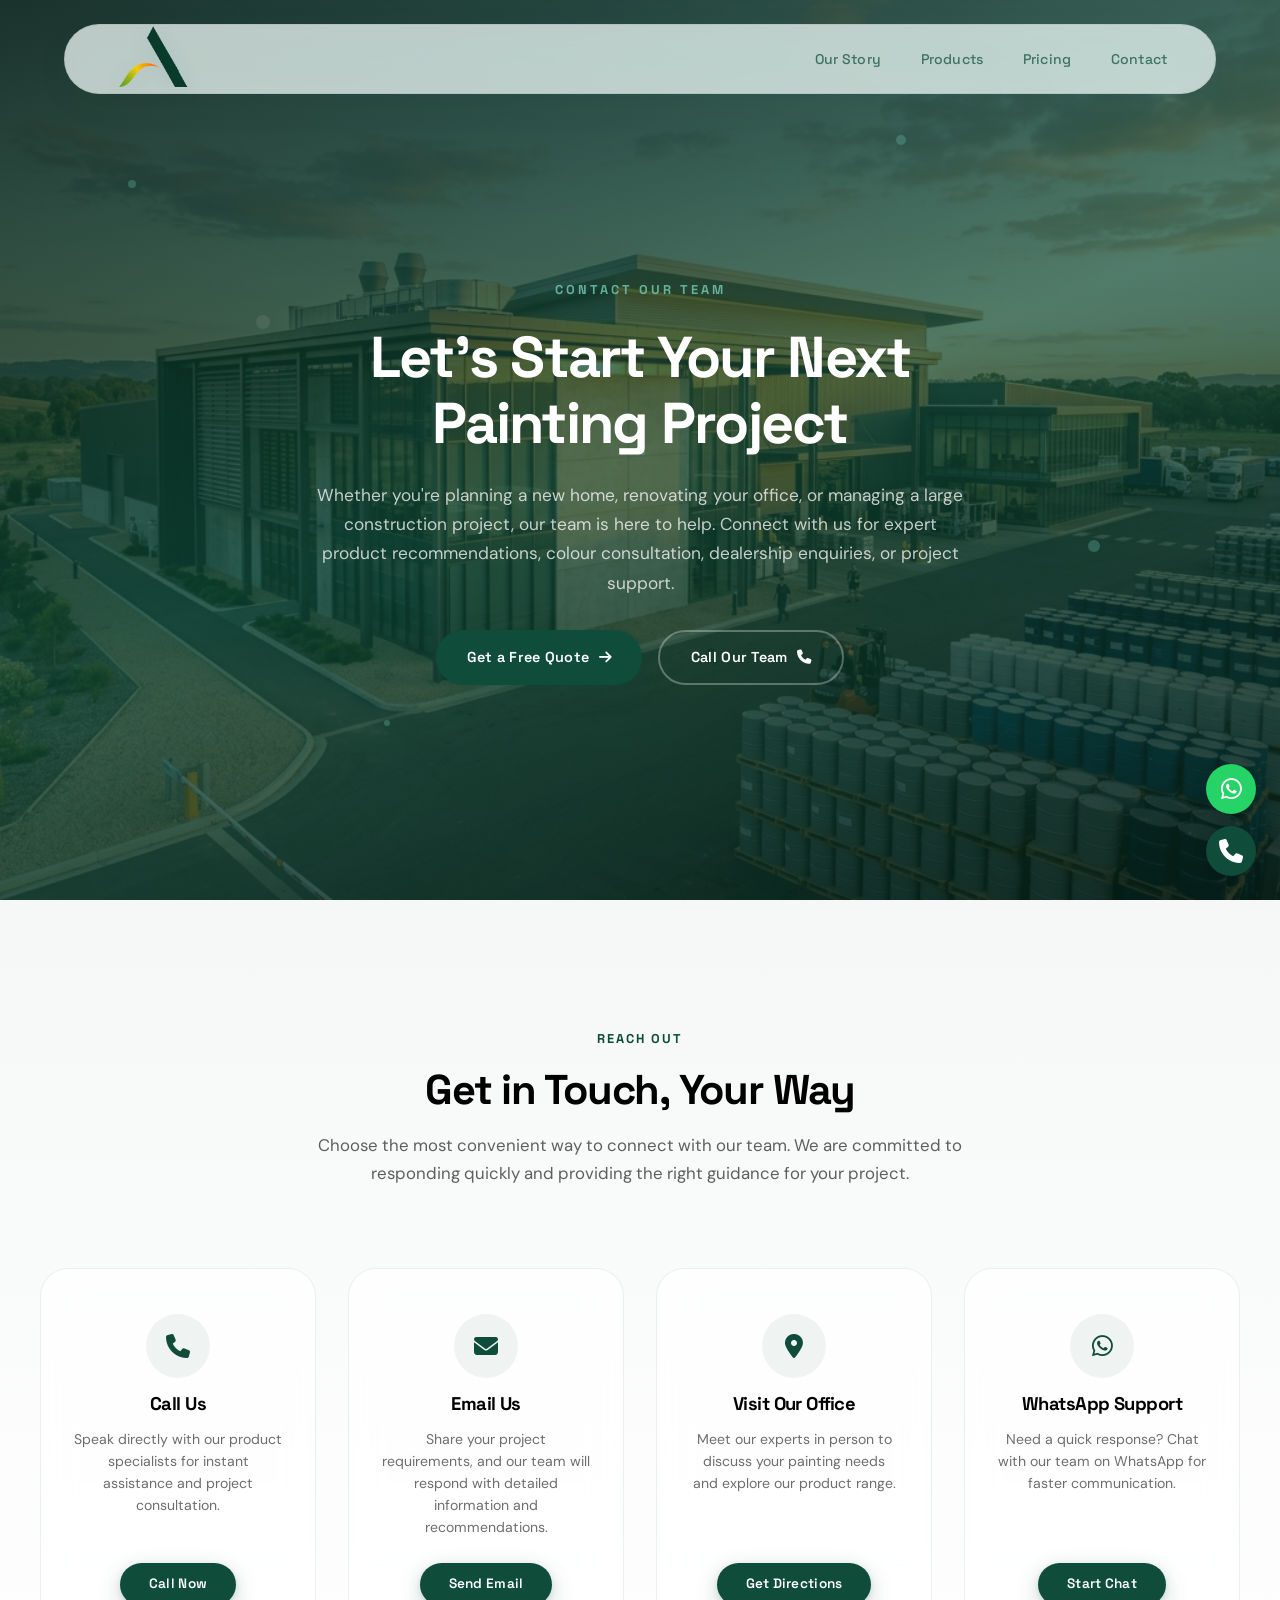
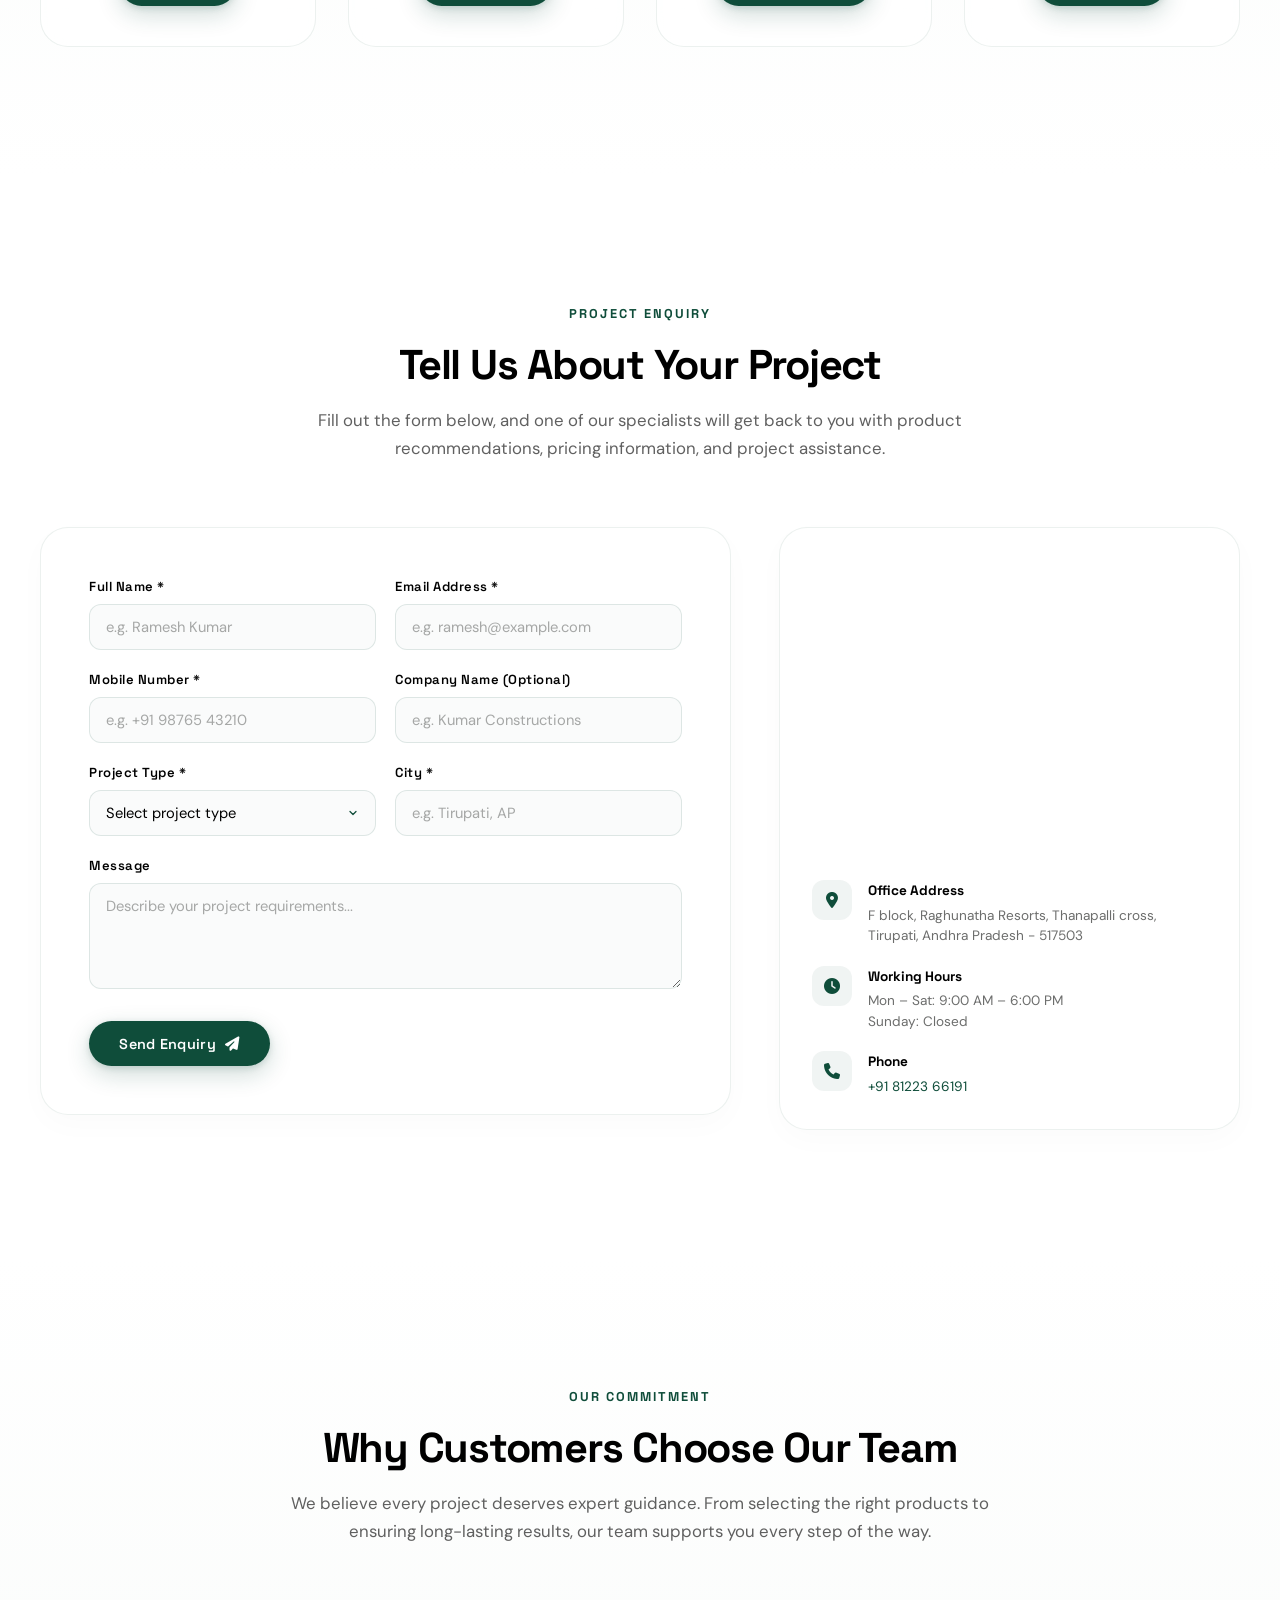
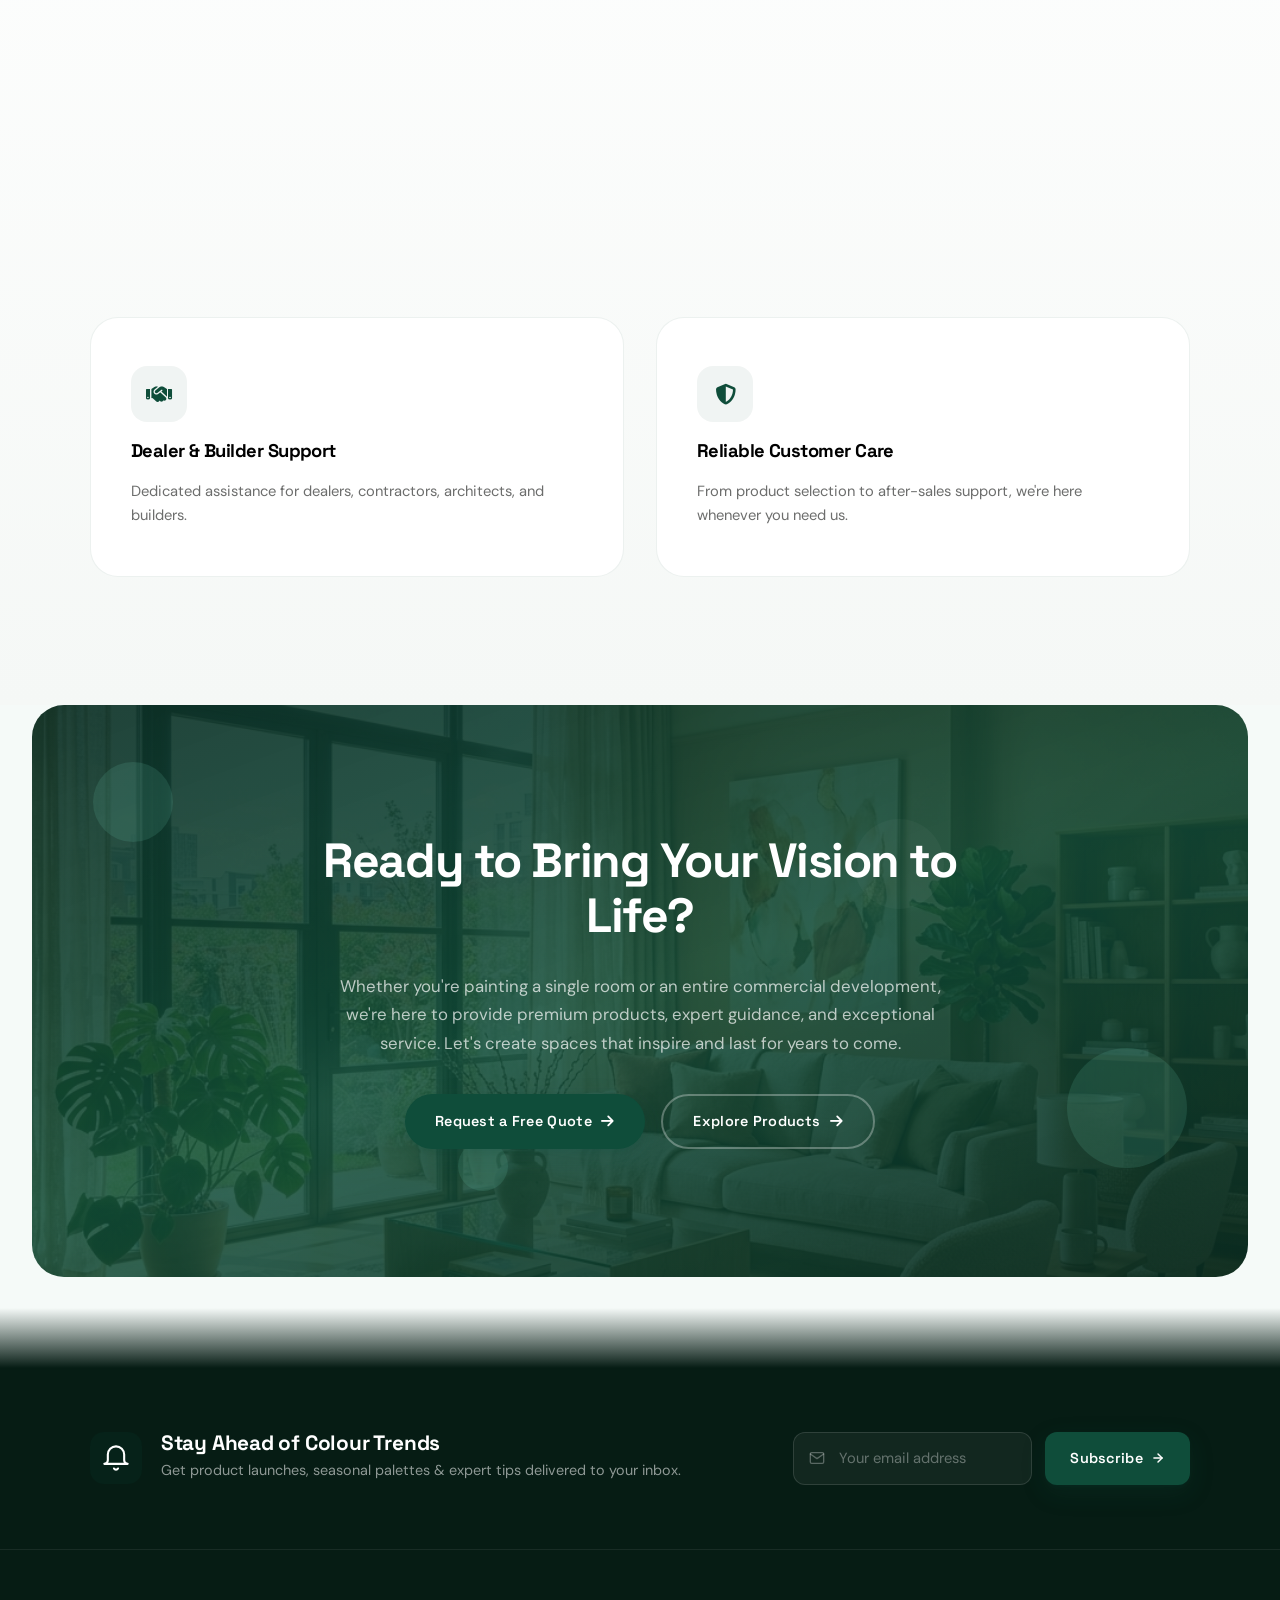
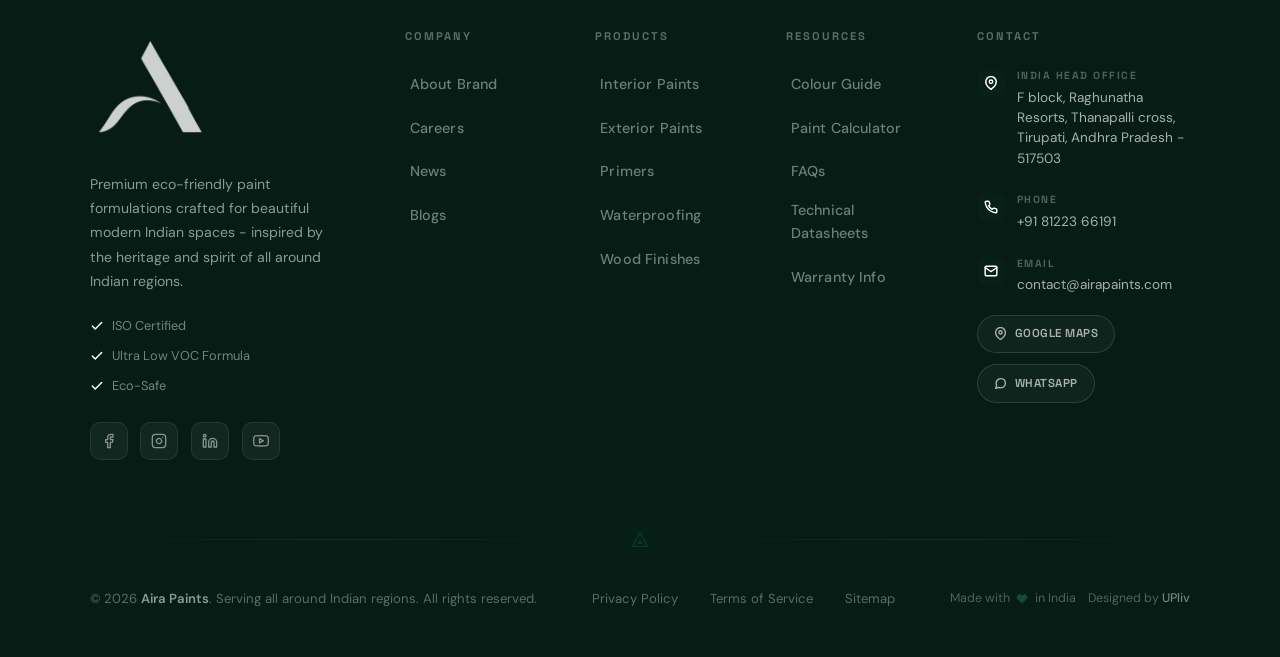
==== commit 5d58574b: "Update contact email from info@airapaints.com to contact@airapaints.com across all pages and footers" ====
--- a/contact.html
+++ b/contact.html
@@ -122,7 +122,7 @@
             <div class="option-icon-wrap"><i class="fa-solid fa-envelope"></i></div>
             <h3>Email Us</h3>
             <p>Share your project requirements, and our team will respond with detailed information and recommendations.</p>
-            <a href="mailto:Info@airapaints.com" class="btn btn-primary option-btn">Send Email</a>
+            <a href="mailto:contact@airapaints.com" class="btn btn-primary option-btn">Send Email</a>
           </div>
           <!-- Visit -->
           <div class="option-card" data-reveal>
@@ -316,7 +316,7 @@
   <div class="sticky-contact-bar" id="sticky-contact-bar">
     <a href="tel:+918122366191" class="sticky-item"><i class="fa-solid fa-phone"></i><span>Call</span></a>
     <a href="https://wa.me/918122366191?text=Hello!%20I%20am%20interested%20in%20Aira%20Paints" target="_blank" rel="noopener noreferrer" class="sticky-item whatsapp"><i class="fa-brands fa-whatsapp"></i><span>WhatsApp</span></a>
-    <a href="mailto:Info@airapaints.com" class="sticky-item"><i class="fa-solid fa-envelope"></i><span>Email</span></a>
+    <a href="mailto:contact@airapaints.com" class="sticky-item"><i class="fa-solid fa-envelope"></i><span>Email</span></a>
     <a href="https://maps.google.com/?q=F+block,Raghunatha+Resorts,Thanapalli+cross,Tirupati,Andhra+Pradesh-517503" target="_blank" rel="noopener noreferrer" class="sticky-item"><i class="fa-solid fa-location-dot"></i><span>Directions</span></a>
   </div>
 
@@ -385,7 +385,7 @@
           <ul class="footer-contact-list">
             <li class="footer-contact-item"><div class="footer-contact-icon" aria-hidden="true"><svg width="14" height="14" viewBox="0 0 24 24" fill="none" stroke="currentColor" stroke-width="2.5" stroke-linecap="round" stroke-linejoin="round"><path d="M21 10c0 7-9 13-9 13s-9-6-9-13a9 9 0 0 1 18 0z" /><circle cx="12" cy="10" r="3" /></svg></div><div><span class="footer-contact-label">India Head Office</span><span class="footer-contact-val">F block, Raghunatha Resorts, Thanapalli cross, Tirupati, Andhra Pradesh - 517503</span></div></li>
             <li class="footer-contact-item"><div class="footer-contact-icon" aria-hidden="true"><svg width="14" height="14" viewBox="0 0 24 24" fill="none" stroke="currentColor" stroke-width="2.5" stroke-linecap="round" stroke-linejoin="round"><path d="M22 16.92v3a2 2 0 0 1-2.18 2 19.79 19.79 0 0 1-8.63-3.07 19.5 19.5 0 0 1-6-6 19.79 19.79 0 0 1-3.07-8.67A2 2 0 0 1 4.11 2h3a2 2 0 0 1 2 1.72c.127.96.361 1.903.7 2.81a2 2 0 0 1-.45 2.11L8.09 9.91a16 16 0 0 0 6 6l1.27-1.27a2 2 0 0 1 2.11-.45c.907.339 1.85.573 2.81.7A2 2 0 0 1 22 16.92z" /></svg></div><div><span class="footer-contact-label">Phone</span><a href="tel:+918122366191" class="footer-contact-val footer-contact-link">+91 81223 66191</a></div></li>
-            <li class="footer-contact-item"><div class="footer-contact-icon" aria-hidden="true"><svg width="14" height="14" viewBox="0 0 24 24" fill="none" stroke="currentColor" stroke-width="2.5" stroke-linecap="round" stroke-linejoin="round"><path d="M4 4h16c1.1 0 2 .9 2 2v12c0 1.1-.9 2-2 2H4c-1.1 0-2-.9-2-2V6c0-1.1.9-2 2-2z" /><polyline points="22,6 12,13 2,6" /></svg></div><div><span class="footer-contact-label">Email</span><a href="mailto:Info@airapaints.com" class="footer-contact-val footer-contact-link">Info@airapaints.com</a></div></li>
+            <li class="footer-contact-item"><div class="footer-contact-icon" aria-hidden="true"><svg width="14" height="14" viewBox="0 0 24 24" fill="none" stroke="currentColor" stroke-width="2.5" stroke-linecap="round" stroke-linejoin="round"><path d="M4 4h16c1.1 0 2 .9 2 2v12c0 1.1-.9 2-2 2H4c-1.1 0-2-.9-2-2V6c0-1.1.9-2 2-2z" /><polyline points="22,6 12,13 2,6" /></svg></div><div><span class="footer-contact-label">Email</span><a href="mailto:contact@airapaints.com" class="footer-contact-val footer-contact-link">contact@airapaints.com</a></div></li>
           </ul>
           <div class="footer-quick-actions">
             <a href="https://maps.google.com/?q=F+block,Raghunatha+Resorts,Thanapalli+cross,Tirupati,Andhra+Pradesh-517503" target="_blank" rel="noopener noreferrer" class="footer-action-btn" id="btn-google-maps"><svg width="13" height="13" viewBox="0 0 24 24" fill="none" stroke="currentColor" stroke-width="2.5" stroke-linecap="round" stroke-linejoin="round" aria-hidden="true"><path d="M21 10c0 7-9 13-9 13s-9-6-9-13a9 9 0 0 1 18 0z" /><circle cx="12" cy="10" r="3" /></svg> Google Maps</a>
--- a/index.css
+++ b/index.css
@@ -171,7 +171,7 @@
 }
 
 .logo img {
-  height: 96px;
+  height: 80px;
   width: auto;
   position: absolute;
   top: 50%;
@@ -184,7 +184,7 @@
 }
 
 header.scrolled .logo img {
-  height: 78px;
+  height: 66px;
 }
 
 nav ul {
@@ -244,10 +244,10 @@
     width: 110px;
   }
   .logo img {
-    height: 76px;
+    height: 64px;
   }
   header.scrolled .logo img {
-    height: 64px;
+    height: 54px;
   }
   nav ul {
     gap: 1.25rem;
@@ -270,10 +270,10 @@
     width: 80px;
   }
   .logo img {
-    height: 64px;
+    height: 52px;
   }
   header.scrolled .logo img {
-    height: 52px;
+    height: 44px;
   }
   nav ul {
     gap: 0.75rem;
@@ -7177,6 +7177,10 @@
   min-width: 100vw !important;
 }
 
+.splash-video-mobile {
+  display: none !important;
+}
+
 /* Mobile splash screen active styles */
 @media (max-width: 768px) {
   .splash-video-desktop {
--- a/mobile.css
+++ b/mobile.css
@@ -104,7 +104,7 @@
 }
 
 .mobile-nav-drawer .drawer-logo img {
-  height: 80px;
+  height: 68px;
   width: auto;
   object-fit: contain;
 }
@@ -216,11 +216,11 @@
   }
 
   .logo img {
-    height: 70px;
+    height: 58px;
   }
 
   header.scrolled .logo img {
-    height: 58px;
+    height: 48px;
   }
 
   /* Hide desktop nav links on mobile */
@@ -417,8 +417,89 @@
 }
 
 @media (max-width: 768px) {
-  #hero {
+  #hero,
+  .hero-section {
     height: auto !important;
+    min-height: auto !important;
+    max-height: none !important;
+    padding-bottom: 0 !important;
+    margin-bottom: 0 !important;
+  }
+
+  /* Section Spacing Overrides for Mobile to Eliminate White Gaps */
+  .why-section {
+    padding-top: 1.5rem !important;
+    padding-bottom: 3rem !important;
+  }
+
+  .why-section .section-header {
+    margin-bottom: 2rem !important;
+  }
+
+  .story-section {
+    min-height: auto !important;
+    padding-top: 2.5rem !important;
+    padding-bottom: 2.5rem !important;
+  }
+
+  .story-top-bar {
+    padding: 2.5rem 5% 1rem !important;
+  }
+
+  .story-content {
+    padding: 1rem 5% 2.5rem !important;
+    gap: 2rem !important;
+  }
+
+  .comparison-section {
+    padding-top: 2.5rem !important;
+    padding-bottom: 2.5rem !important;
+  }
+
+  .comparison-header {
+    margin-bottom: 1.75rem !important;
+  }
+
+  .pricing-section {
+    padding-top: 2.5rem !important;
+    padding-bottom: 2.5rem !important;
+  }
+
+  .pricing-header {
+    margin-bottom: 1.75rem !important;
+  }
+
+  .sustainability-section {
+    min-height: auto !important;
+    padding-top: 2.5rem !important;
+    padding-bottom: 2.5rem !important;
+  }
+
+  .sustain-container {
+    gap: 1.5rem !important;
+  }
+
+  .dealer-section {
+    padding-top: 2.5rem !important;
+    padding-bottom: 2.5rem !important;
+  }
+
+  .consultation-section {
+    padding-top: 2.5rem !important;
+    padding-bottom: 3rem !important;
+  }
+
+  .consultation-banner {
+    padding: 2.5rem 1.25rem !important;
+  }
+
+  .contact-strip {
+    padding-top: 2.5rem !important;
+    padding-bottom: 2.5rem !important;
+  }
+
+  .section-header {
+    margin-bottom: 1.75rem !important;
   }
 
   .hero-stage {
